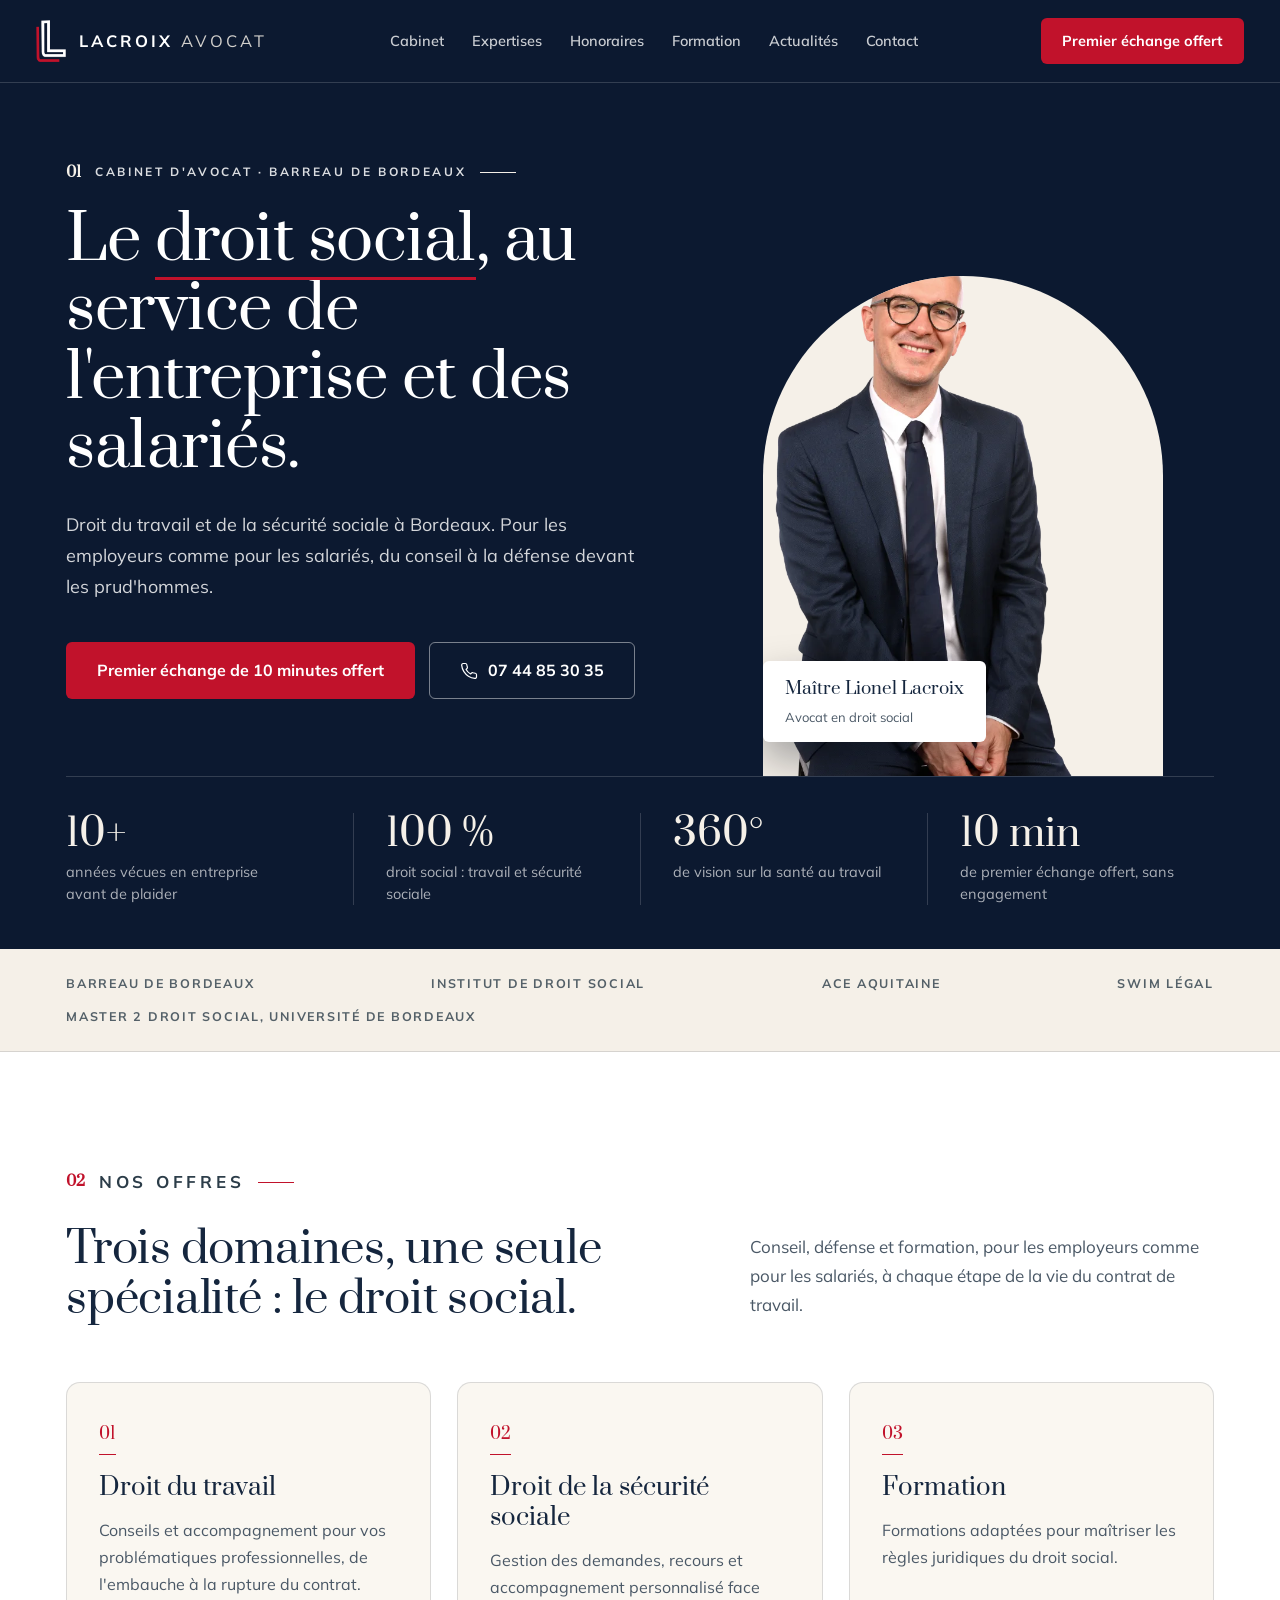
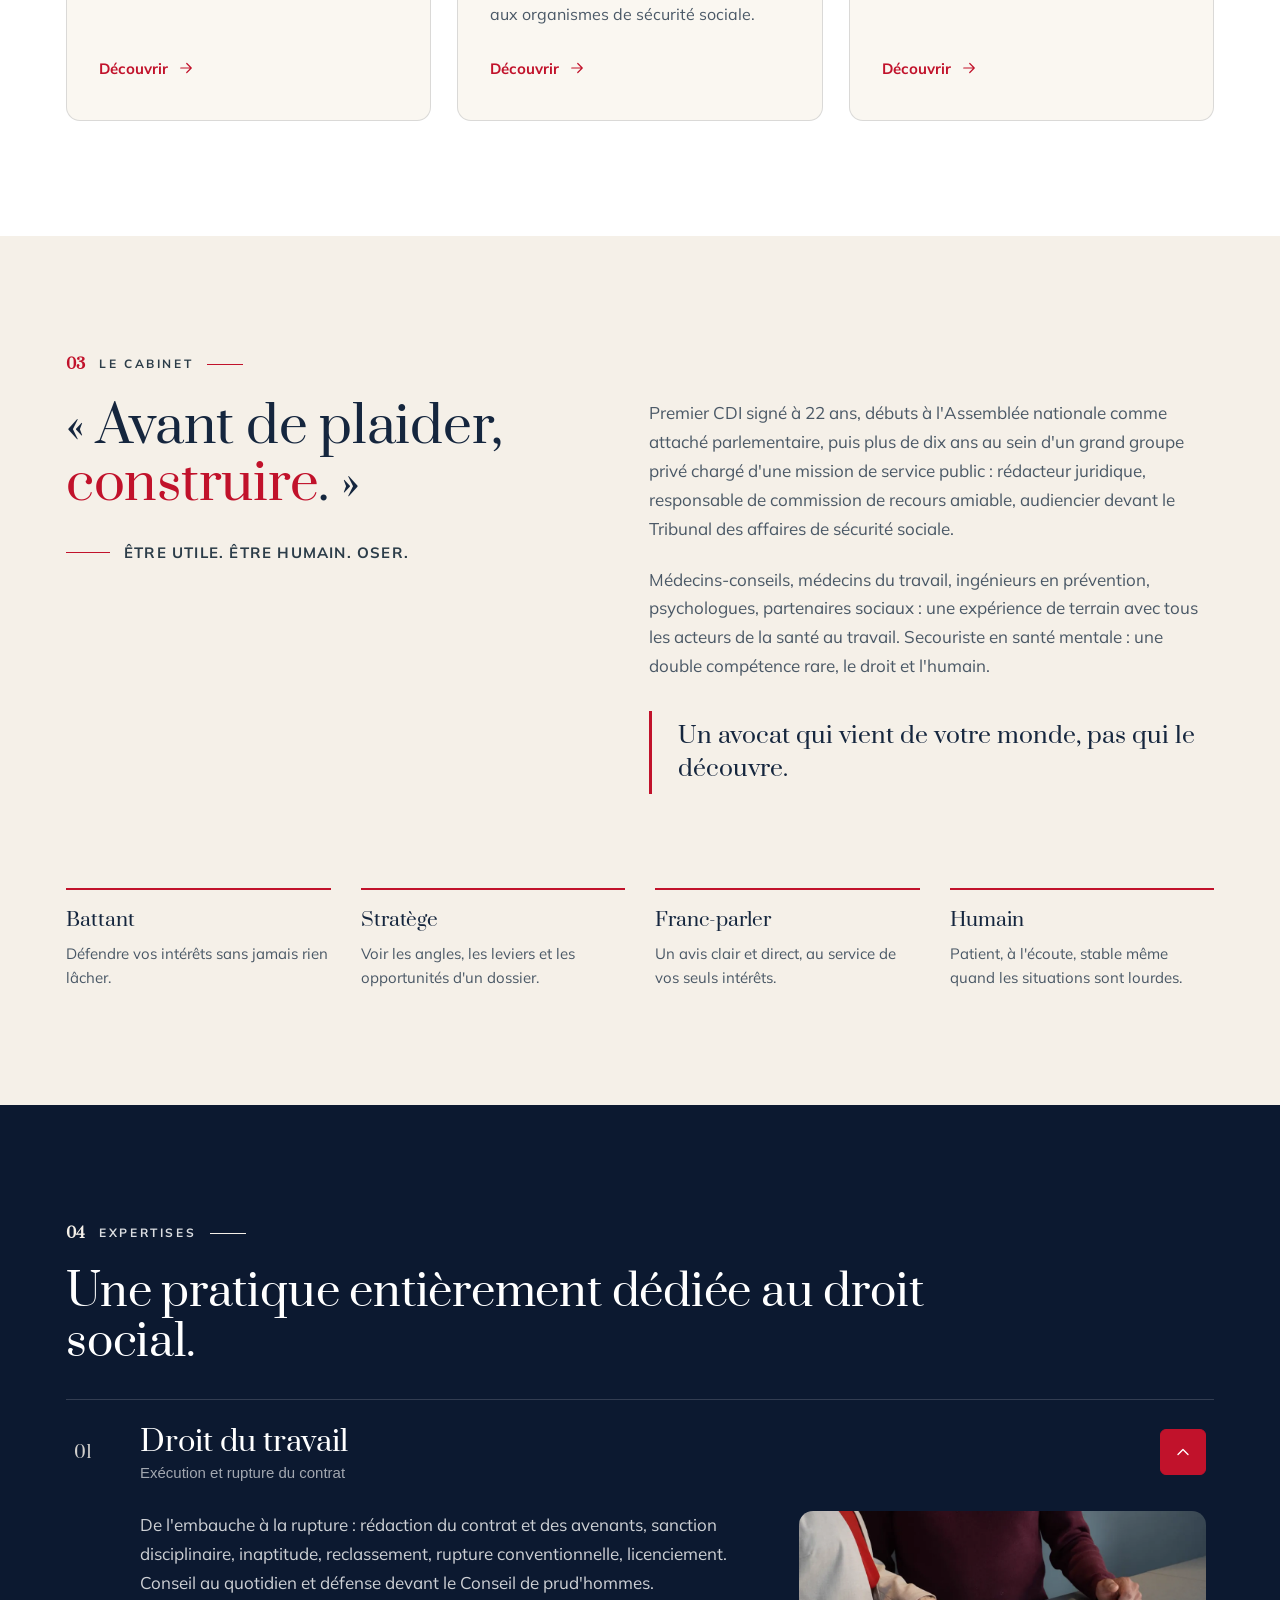
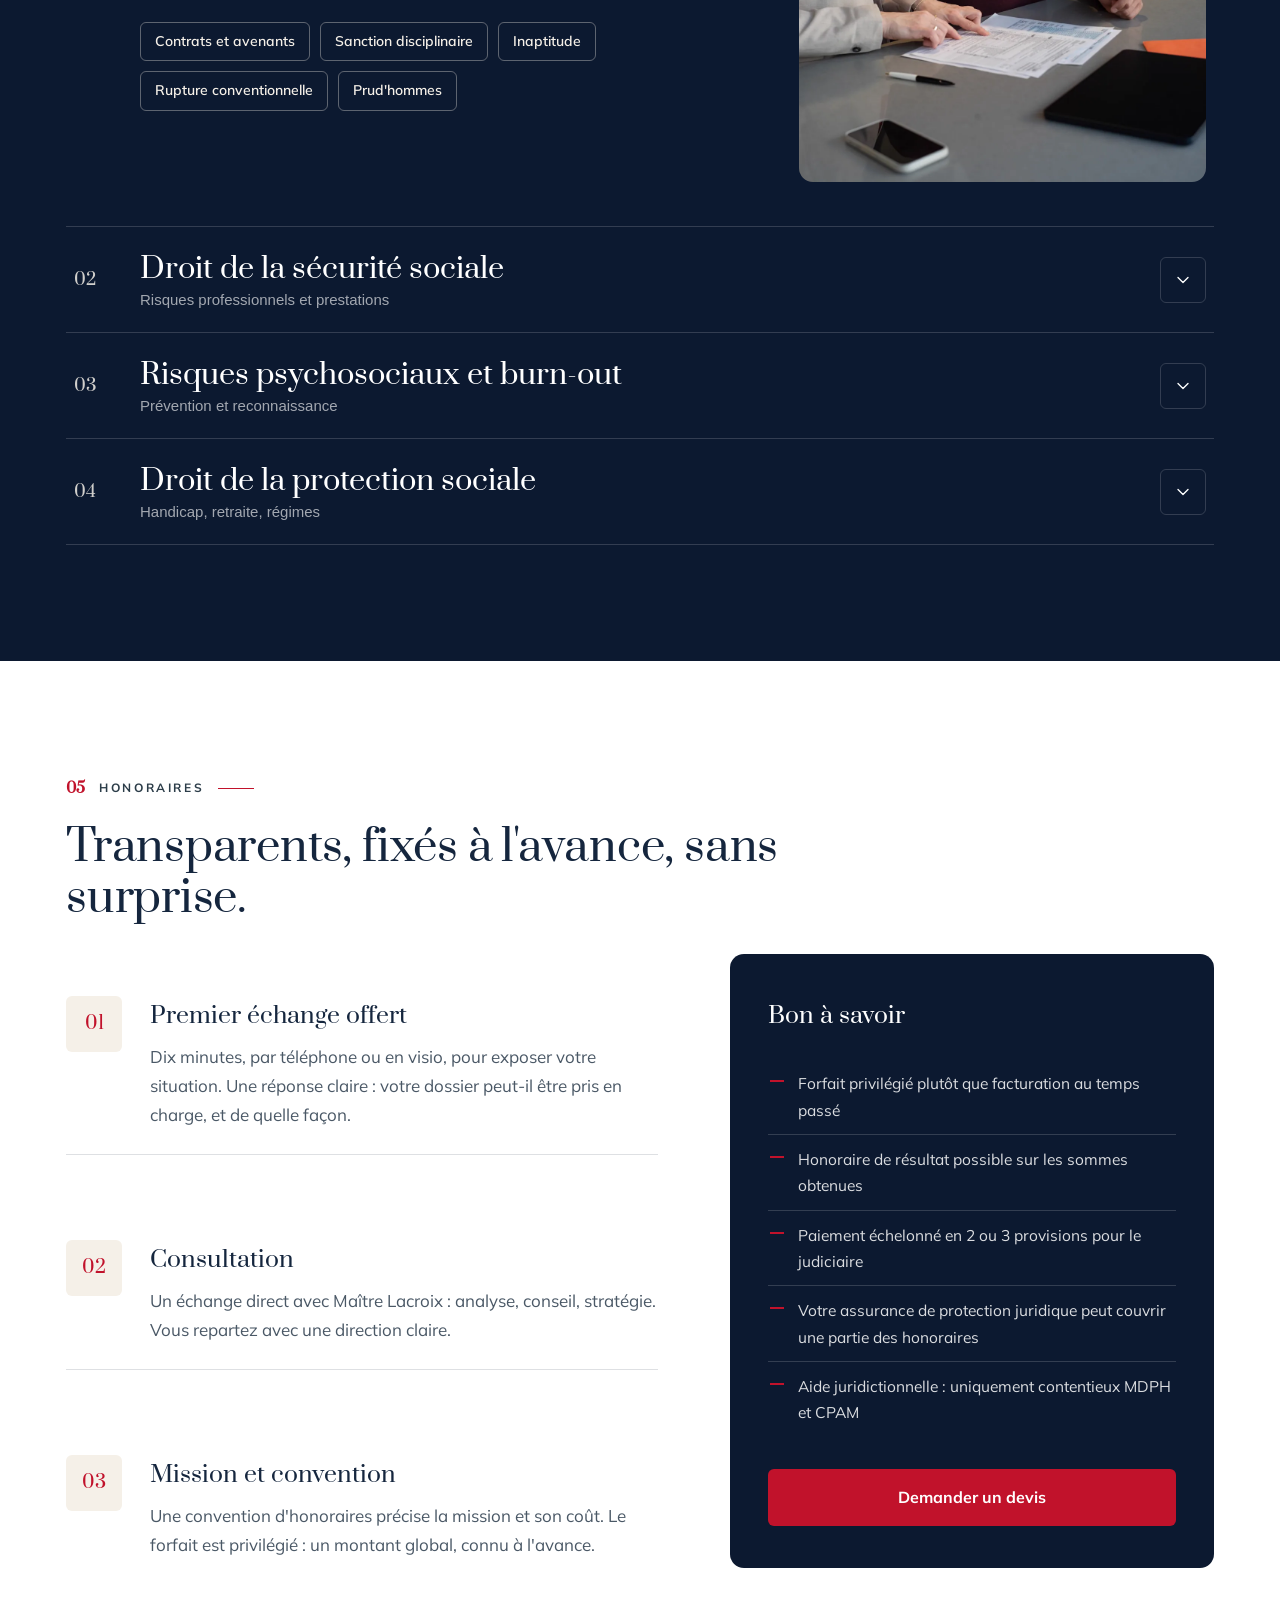
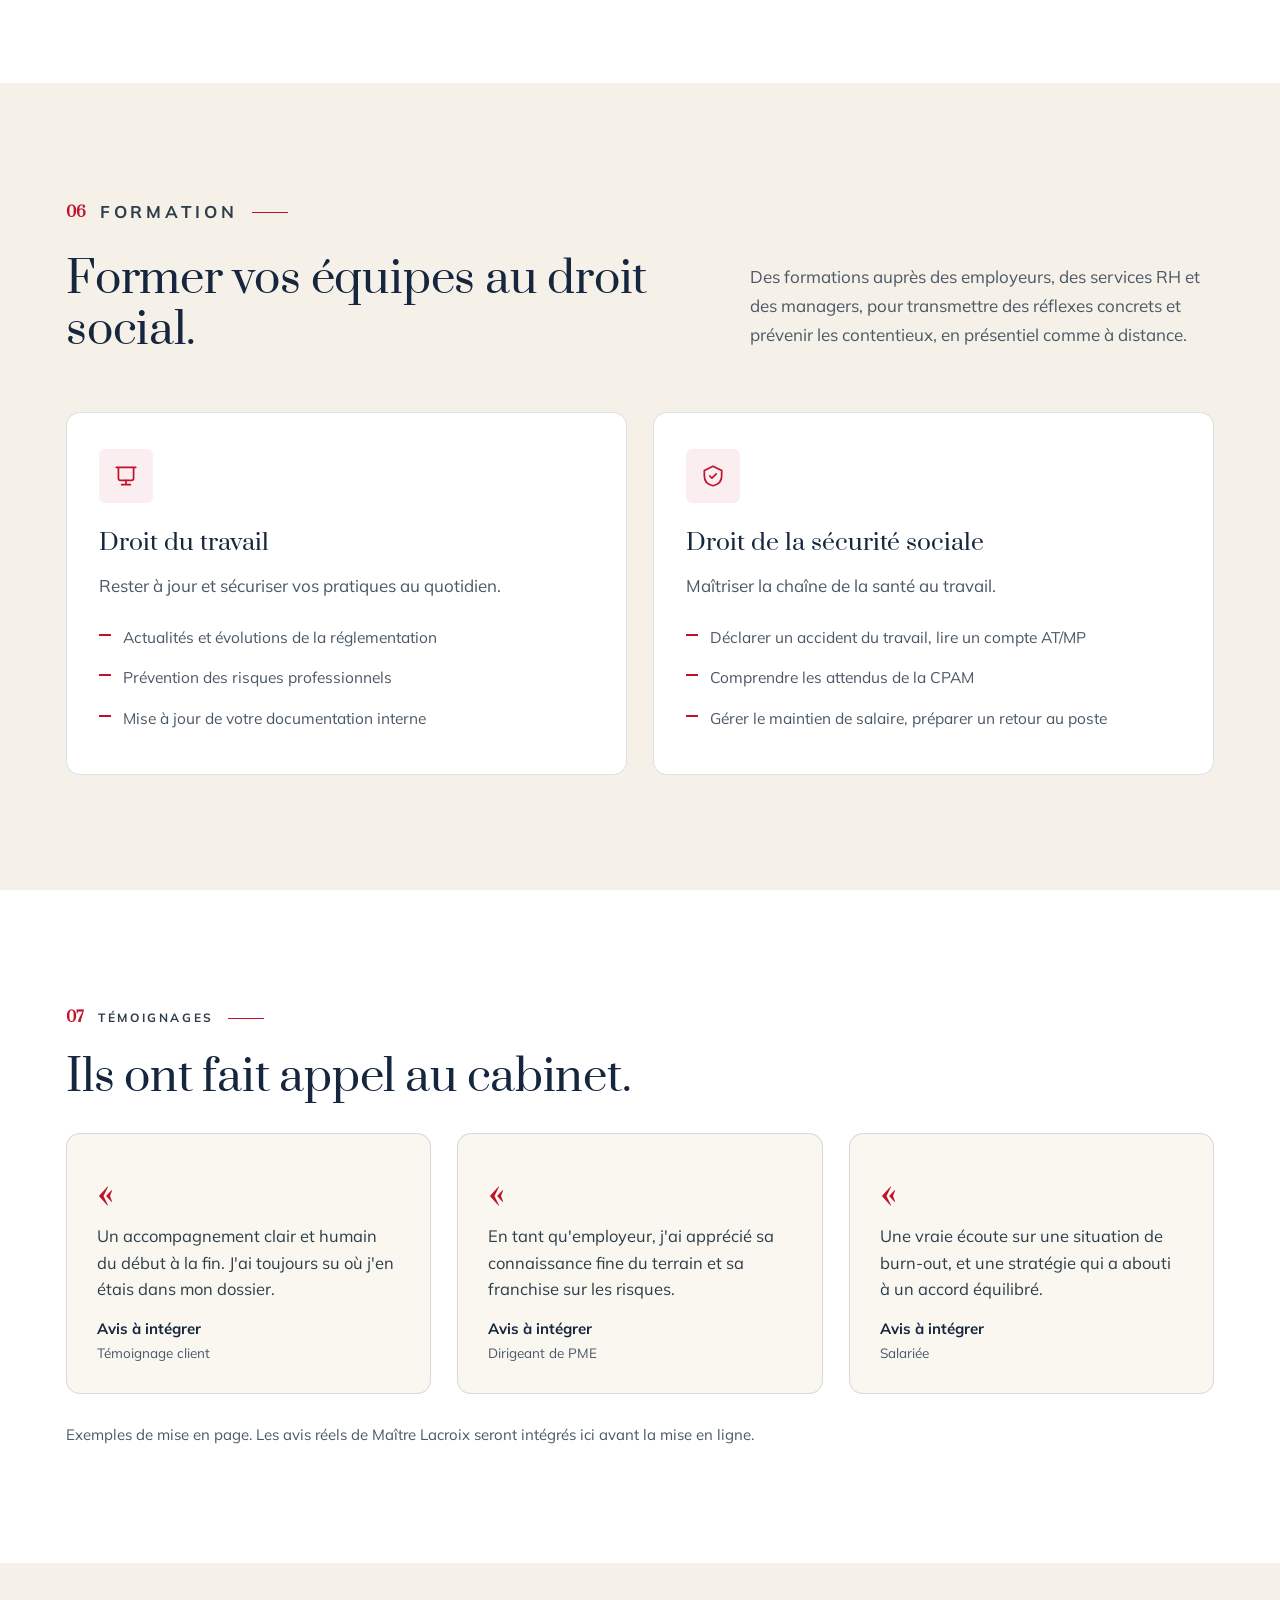
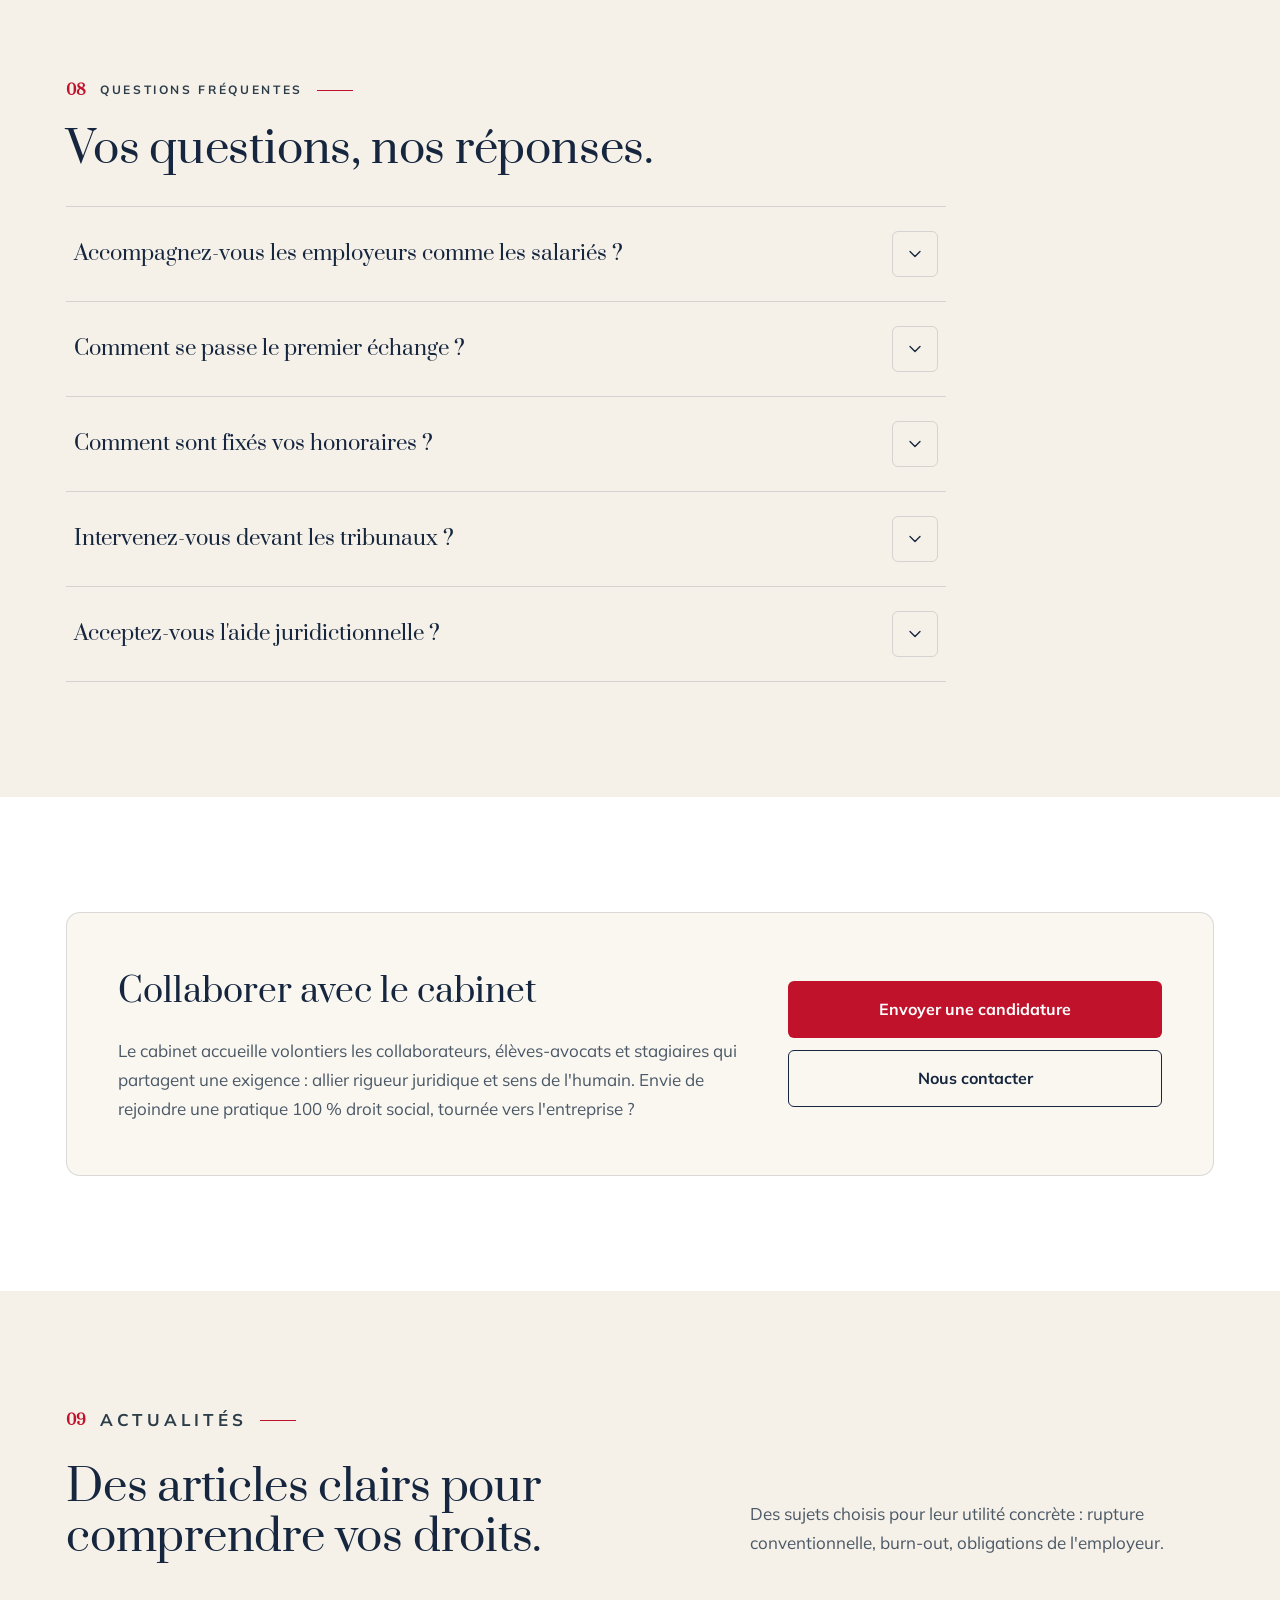
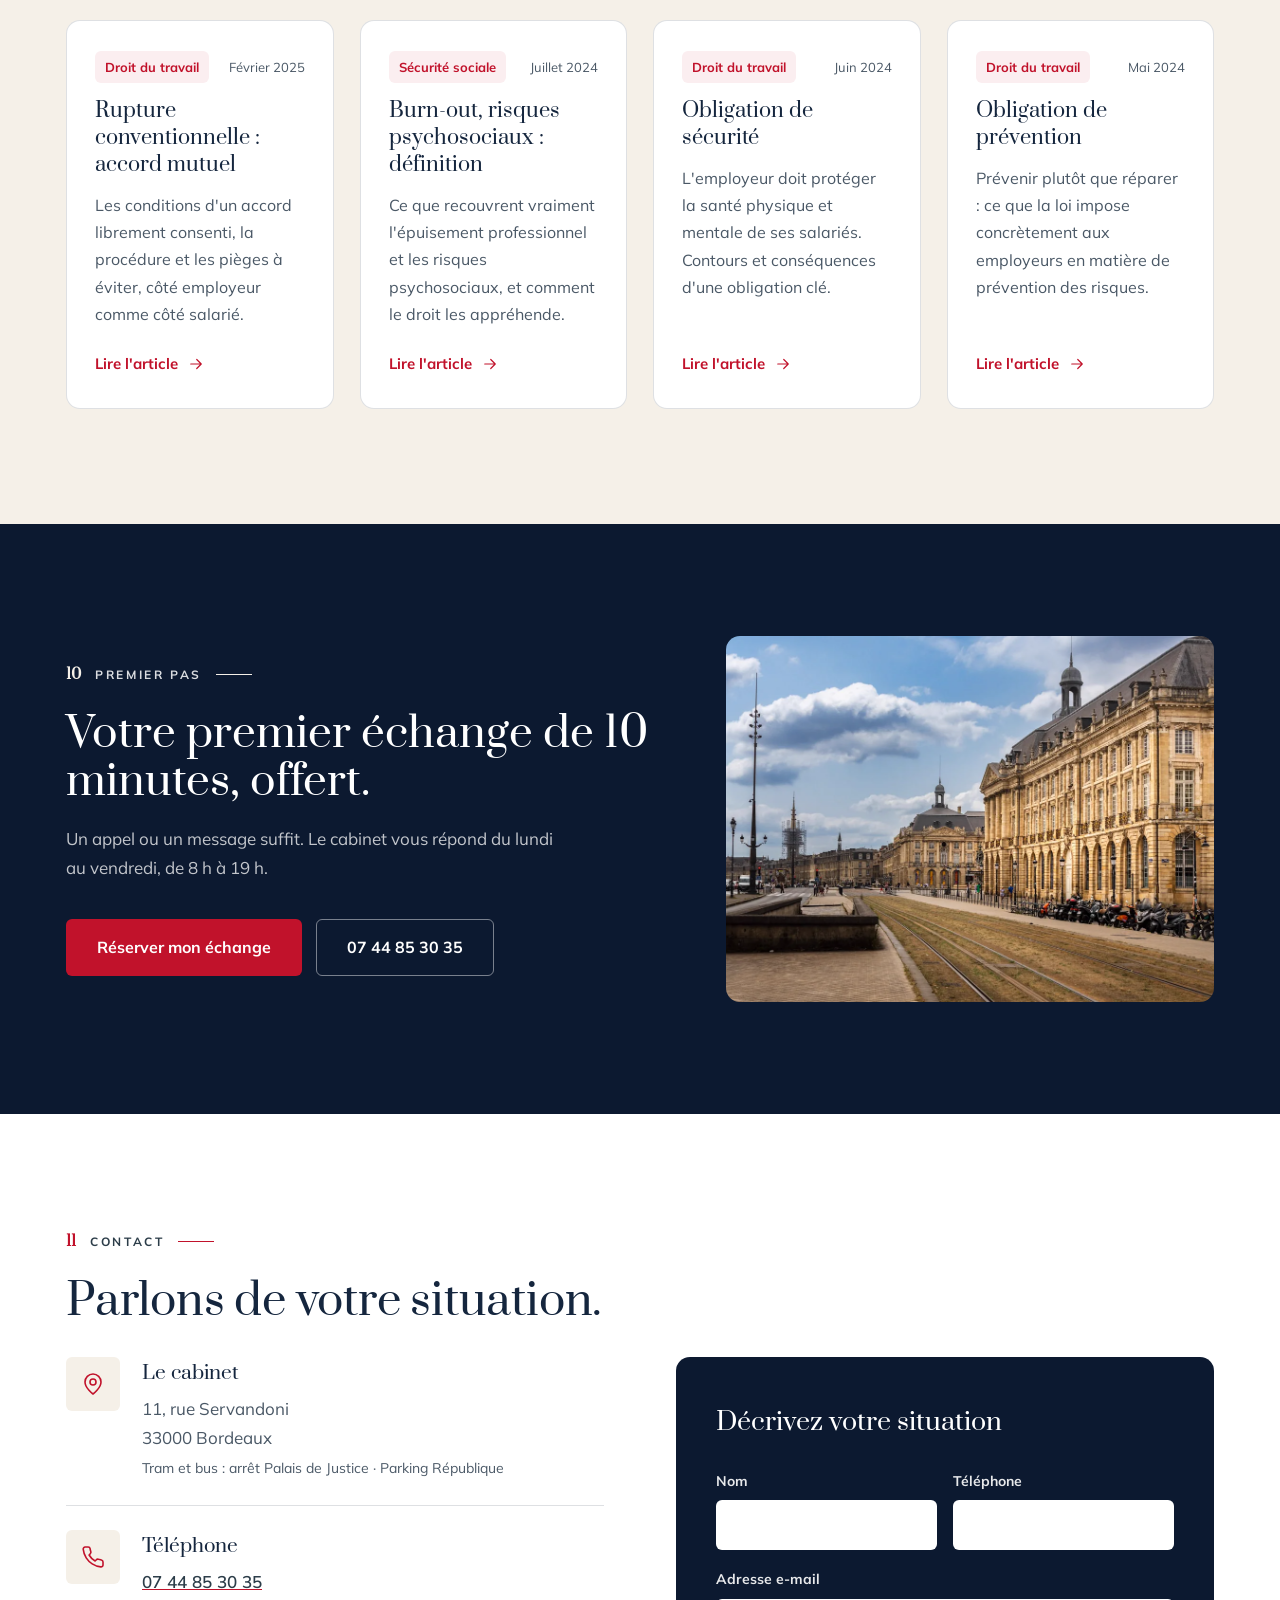
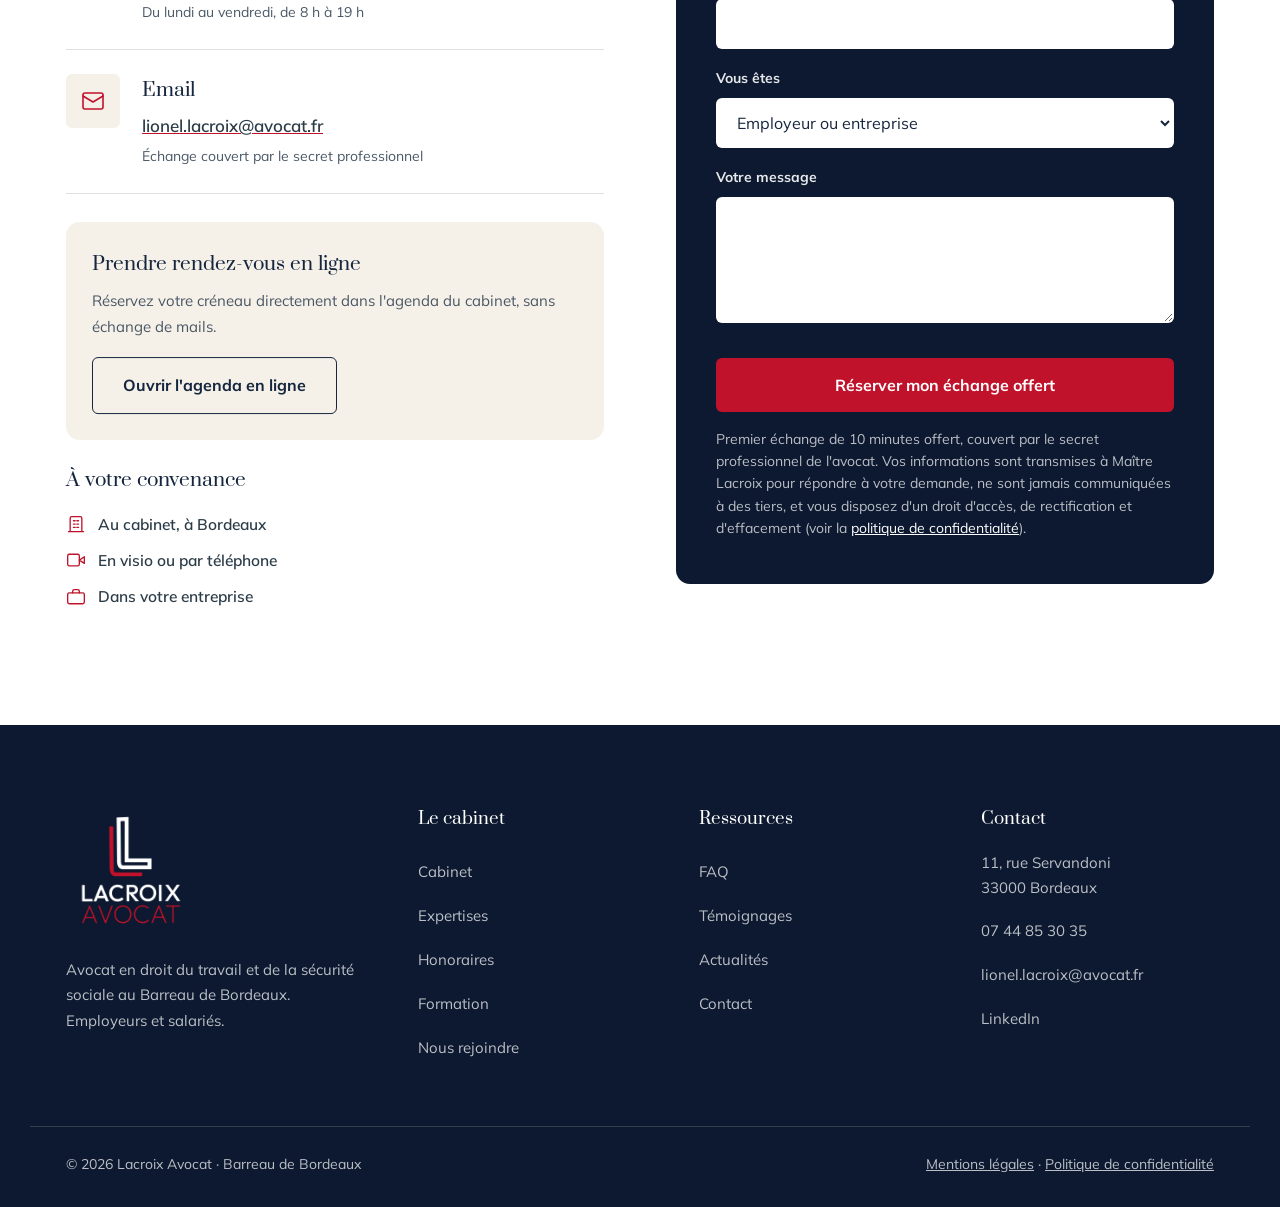
==== v2/index.html @ c167dd49 "Ajout V2 « Prestige éditorial » dans /v2/ Seconde version carte blanche : hero nuit avec portrait so" ====
<!DOCTYPE html>
<html lang="fr">
<head>
<meta charset="UTF-8">
<meta name="viewport" content="width=device-width, initial-scale=1.0">
<title>Lacroix Avocat · Avocat en droit social à Bordeaux</title>
<meta name="description" content="Maître Lionel Lacroix, avocat en droit du travail et de la sécurité sociale au Barreau de Bordeaux. Employeurs et salariés. Premier échange de 10 minutes offert.">
<meta name="robots" content="noindex, nofollow">
<link rel="icon" type="image/png" href="img/logo-mark.png">
<link rel="preload" href="fonts/prata-v22-latin-regular.woff2" as="font" type="font/woff2" crossorigin>
<link rel="preload" href="fonts/mulish-v18-latin_latin-ext-regular.woff2" as="font" type="font/woff2" crossorigin>
<link rel="stylesheet" href="css/style.css">
<link rel="stylesheet" href="css/responsive.css">
<script>document.documentElement.classList.add('js');</script>
</head>
<body>

<a class="skip-link" href="#contenu">Aller au contenu</a>

<!-- ===================== HEADER ===================== -->
<header class="site-header" id="haut">
  <div class="conteneur header-inner">
    <a class="marque" href="#haut" aria-label="Lacroix Avocat, retour en haut de page">
      <img src="img/logo-mark-blanc.png" alt="" width="396" height="554" class="marque-mark">
      <span class="marque-texte">LACROIX <span>AVOCAT</span></span>
    </a>
    <nav class="nav-principale" aria-label="Navigation principale">
      <a href="#cabinet">Cabinet</a>
      <a href="#expertises">Expertises</a>
      <a href="#honoraires">Honoraires</a>
      <a href="#formation">Formation</a>
      <a href="#actualites">Actualités</a>
      <a href="#contact">Contact</a>
    </nav>
    <div class="header-actions">
      <a class="btn btn-rouge" href="#contact">Premier échange offert</a>
      <button class="burger" type="button" aria-expanded="false" aria-controls="menu-mobile" aria-label="Ouvrir le menu">
        <span></span><span></span><span></span>
      </button>
    </div>
  </div>
</header>

<!-- Menu mobile -->
<div class="menu-mobile" id="menu-mobile" hidden>
  <nav aria-label="Menu mobile">
    <a href="#cabinet">Cabinet</a>
    <a href="#expertises">Expertises</a>
    <a href="#honoraires">Honoraires</a>
    <a href="#formation">Formation</a>
    <a href="#actualites">Actualités</a>
    <a href="#contact">Contact</a>
  </nav>
  <div class="menu-mobile-pied">
    <a class="btn btn-rouge" href="#contact">Premier échange 10 minutes offert</a>
    <a class="btn btn-fantome-clair" href="tel:+33744853035">07 44 85 30 35</a>
  </div>
</div>

<main id="contenu">

<!-- ===================== HERO ===================== -->
<section class="hero">
  <div class="conteneur hero-grille">
    <div class="hero-texte">
      <p class="label label-clair" data-reveal><span class="label-num">01</span>Cabinet d'avocat · Barreau de Bordeaux</p>
      <h1 data-reveal>Le <span class="souligne">droit social</span>, au service de l'entreprise et des salariés.</h1>
      <p class="hero-intro" data-reveal>Droit du travail et de la sécurité sociale à Bordeaux. Pour les employeurs comme pour les salariés, du conseil à la défense devant les prud'hommes.</p>
      <div class="hero-cta" data-reveal>
        <a class="btn btn-rouge" href="#contact">Premier échange de 10 minutes offert</a>
        <a class="btn btn-fantome-clair" href="tel:+33744853035">
          <svg viewBox="0 0 24 24" fill="none" stroke="currentColor" stroke-width="1.6" stroke-linecap="round" stroke-linejoin="round" aria-hidden="true"><path d="M22 16.9v3a2 2 0 0 1-2.2 2 19.8 19.8 0 0 1-8.6-3 19.5 19.5 0 0 1-6-6 19.8 19.8 0 0 1-3-8.7A2 2 0 0 1 4.1 2h3a2 2 0 0 1 2 1.7c.1 1 .4 2 .7 2.9a2 2 0 0 1-.5 2.1L8.1 10a16 16 0 0 0 6 6l1.3-1.3a2 2 0 0 1 2.1-.4c.9.3 1.9.5 2.9.7a2 2 0 0 1 1.6 2z"/></svg>
          07 44 85 30 35
        </a>
      </div>
    </div>
    <div class="hero-visuel" data-reveal>
      <div class="hero-arche">
        <picture>
          <source srcset="img/lionel-lacroix.webp" type="image/webp">
          <img src="img/lionel-lacroix.png" alt="Maître Lionel Lacroix, avocat en droit social à Bordeaux" width="596" height="918" fetchpriority="high">
        </picture>
        <div class="hero-badge">
          <strong>Maître Lionel Lacroix</strong>
          <span>Avocat en droit social</span>
        </div>
      </div>
    </div>
  </div>
  <div class="conteneur">
    <ul class="hero-stats" data-reveal>
      <li><strong><span data-compte="10">10</span>+</strong><span>années vécues en entreprise avant de plaider</span></li>
      <li><strong><span data-compte="100">100</span>&nbsp;%</strong><span>droit social : travail et sécurité sociale</span></li>
      <li><strong><span data-compte="360">360</span>°</strong><span>de vision sur la santé au travail</span></li>
      <li><strong>10&nbsp;min</strong><span>de premier échange offert, sans engagement</span></li>
    </ul>
  </div>
</section>

<!-- Bandeau credentials -->
<div class="credentials">
  <div class="conteneur credentials-liste" data-reveal>
    <span>Barreau de Bordeaux</span>
    <span>Institut de Droit Social</span>
    <span>ACE Aquitaine</span>
    <span>SWIM Légal</span>
    <span>Master 2 Droit social, Université de Bordeaux</span>
  </div>
</div>

<!-- ===================== OFFRES ===================== -->
<section class="section" id="offres">
  <div class="conteneur">
    <div class="entete-editoriale">
      <div>
        <p class="label" data-reveal><span class="label-num">02</span>Nos offres</p>
        <h2 class="titre-xl" data-reveal>Trois domaines, une seule spécialité : le droit social.</h2>
      </div>
      <p data-reveal>Conseil, défense et formation, pour les employeurs comme pour les salariés, à chaque étape de la vie du contrat de travail.</p>
    </div>
    <div class="cartes-offres">
      <article class="carte-offre" data-reveal>
        <span class="carte-num">01</span>
        <h3>Droit du travail</h3>
        <p>Conseils et accompagnement pour vos problématiques professionnelles, de l'embauche à la rupture du contrat.</p>
        <a class="lien-fleche" href="#expertises">Découvrir<svg viewBox="0 0 24 24" fill="none" stroke="currentColor" stroke-width="1.6" stroke-linecap="round" stroke-linejoin="round" aria-hidden="true"><path d="M5 12h14M13 6l6 6-6 6"/></svg></a>
      </article>
      <article class="carte-offre" data-reveal>
        <span class="carte-num">02</span>
        <h3>Droit de la sécurité sociale</h3>
        <p>Gestion des demandes, recours et accompagnement personnalisé face aux organismes de sécurité sociale.</p>
        <a class="lien-fleche" href="#expertises">Découvrir<svg viewBox="0 0 24 24" fill="none" stroke="currentColor" stroke-width="1.6" stroke-linecap="round" stroke-linejoin="round" aria-hidden="true"><path d="M5 12h14M13 6l6 6-6 6"/></svg></a>
      </article>
      <article class="carte-offre" data-reveal>
        <span class="carte-num">03</span>
        <h3>Formation</h3>
        <p>Formations adaptées pour maîtriser les règles juridiques du droit social.</p>
        <a class="lien-fleche" href="#formation">Découvrir<svg viewBox="0 0 24 24" fill="none" stroke="currentColor" stroke-width="1.6" stroke-linecap="round" stroke-linejoin="round" aria-hidden="true"><path d="M5 12h14M13 6l6 6-6 6"/></svg></a>
      </article>
    </div>
  </div>
</section>

<!-- ===================== CABINET ===================== -->
<section class="section section-creme" id="cabinet">
  <div class="conteneur">
    <p class="label" data-reveal><span class="label-num">03</span>Le cabinet</p>
    <div class="cabinet-grille">
      <div class="cabinet-citation-bloc" data-reveal>
        <h2 class="titre-xl">« Avant de plaider, <em>construire</em>. »</h2>
        <p class="cabinet-devise">Être utile. Être humain. Oser.</p>
      </div>
      <div class="cabinet-bio">
        <p data-reveal>Premier CDI signé à 22 ans, débuts à l'Assemblée nationale comme attaché parlementaire, puis plus de dix ans au sein d'un grand groupe privé chargé d'une mission de service public : rédacteur juridique, responsable de commission de recours amiable, audiencier devant le Tribunal des affaires de sécurité sociale.</p>
        <p data-reveal>Médecins-conseils, médecins du travail, ingénieurs en prévention, psychologues, partenaires sociaux : une expérience de terrain avec tous les acteurs de la santé au travail. Secouriste en santé mentale : une double compétence rare, le droit et l'humain.</p>
        <blockquote class="citation" data-reveal>Un avocat qui vient de votre monde, pas qui le découvre.</blockquote>
      </div>
    </div>
    <ul class="qualites">
      <li data-reveal><h3>Battant</h3><p>Défendre vos intérêts sans jamais rien lâcher.</p></li>
      <li data-reveal><h3>Stratège</h3><p>Voir les angles, les leviers et les opportunités d'un dossier.</p></li>
      <li data-reveal><h3>Franc-parler</h3><p>Un avis clair et direct, au service de vos seuls intérêts.</p></li>
      <li data-reveal><h3>Humain</h3><p>Patient, à l'écoute, stable même quand les situations sont lourdes.</p></li>
    </ul>
  </div>
</section>

<!-- ===================== EXPERTISES ===================== -->
<section class="section section-nuit" id="expertises">
  <div class="conteneur">
    <p class="label label-clair" data-reveal><span class="label-num">04</span>Expertises</p>
    <h2 class="titre-xl" data-reveal>Une pratique entièrement dédiée au droit social.</h2>

    <div class="accordeon" data-reveal>

      <div class="accordeon-item est-ouvert">
        <button class="accordeon-entete" type="button" aria-expanded="true" aria-controls="exp-1">
          <span class="accordeon-num">01</span>
          <span class="accordeon-titres">
            <span class="accordeon-titre">Droit du travail</span>
            <span class="accordeon-sous">Exécution et rupture du contrat</span>
          </span>
          <span class="accordeon-fleche" aria-hidden="true"><svg viewBox="0 0 24 24" fill="none" stroke="currentColor" stroke-width="1.6" stroke-linecap="round" stroke-linejoin="round"><path d="M6 9l6 6 6-6"/></svg></span>
        </button>
        <div class="accordeon-panneau" id="exp-1">
          <div class="accordeon-corps">
            <div>
              <p>De l'embauche à la rupture : rédaction du contrat et des avenants, sanction disciplinaire, inaptitude, reclassement, rupture conventionnelle, licenciement. Conseil au quotidien et défense devant le Conseil de prud'hommes.</p>
              <ul class="etiquettes">
                <li>Contrats et avenants</li>
                <li>Sanction disciplinaire</li>
                <li>Inaptitude</li>
                <li>Rupture conventionnelle</li>
                <li>Prud'hommes</li>
              </ul>
            </div>
            <picture>
              <source srcset="img/consultation.webp" type="image/webp">
              <img src="img/consultation.jpg" alt="Consultation juridique autour d'un contrat de travail" width="1080" height="720" loading="lazy">
            </picture>
          </div>
        </div>
      </div>

      <div class="accordeon-item">
        <button class="accordeon-entete" type="button" aria-expanded="false" aria-controls="exp-2">
          <span class="accordeon-num">02</span>
          <span class="accordeon-titres">
            <span class="accordeon-titre">Droit de la sécurité sociale</span>
            <span class="accordeon-sous">Risques professionnels et prestations</span>
          </span>
          <span class="accordeon-fleche" aria-hidden="true"><svg viewBox="0 0 24 24" fill="none" stroke="currentColor" stroke-width="1.6" stroke-linecap="round" stroke-linejoin="round"><path d="M6 9l6 6 6-6"/></svg></span>
        </button>
        <div class="accordeon-panneau" id="exp-2" hidden>
          <div class="accordeon-corps">
            <div>
              <p>Accidents du travail, maladies professionnelles, indemnités journalières, invalidité. Lecture du compte AT/MP, relations avec la CPAM, contentieux devant le pôle social du Tribunal judiciaire.</p>
              <ul class="etiquettes">
                <li>Accident du travail</li>
                <li>Maladie professionnelle</li>
                <li>Indemnités journalières</li>
                <li>Compte AT/MP</li>
                <li>Contentieux CPAM</li>
              </ul>
            </div>
            <picture>
              <source srcset="img/expertise-secu.webp" type="image/webp">
              <img src="img/expertise-secu.jpg" alt="Dossier et documents de sécurité sociale sur un bureau" width="1080" height="720" loading="lazy">
            </picture>
          </div>
        </div>
      </div>

      <div class="accordeon-item">
        <button class="accordeon-entete" type="button" aria-expanded="false" aria-controls="exp-3">
          <span class="accordeon-num">03</span>
          <span class="accordeon-titres">
            <span class="accordeon-titre">Risques psychosociaux et burn-out</span>
            <span class="accordeon-sous">Prévention et reconnaissance</span>
          </span>
          <span class="accordeon-fleche" aria-hidden="true"><svg viewBox="0 0 24 24" fill="none" stroke="currentColor" stroke-width="1.6" stroke-linecap="round" stroke-linejoin="round"><path d="M6 9l6 6 6-6"/></svg></span>
        </button>
        <div class="accordeon-panneau" id="exp-3" hidden>
          <div class="accordeon-corps">
            <div>
              <p>Obligation de sécurité et de prévention, harcèlement, épuisement professionnel. Une approche qui croise le juridique et l'humain, nourrie par une formation de secouriste en santé mentale.</p>
              <ul class="etiquettes">
                <li>Obligation de sécurité</li>
                <li>Obligation de prévention</li>
                <li>Burn-out</li>
                <li>Harcèlement</li>
              </ul>
            </div>
            <picture>
              <source srcset="img/expertise-rps.webp" type="image/webp">
              <img src="img/expertise-rps.jpg" alt="Salarié en situation d'épuisement professionnel à son bureau" width="1080" height="720" loading="lazy">
            </picture>
          </div>
        </div>
      </div>

      <div class="accordeon-item">
        <button class="accordeon-entete" type="button" aria-expanded="false" aria-controls="exp-4">
          <span class="accordeon-num">04</span>
          <span class="accordeon-titres">
            <span class="accordeon-titre">Droit de la protection sociale</span>
            <span class="accordeon-sous">Handicap, retraite, régimes</span>
          </span>
          <span class="accordeon-fleche" aria-hidden="true"><svg viewBox="0 0 24 24" fill="none" stroke="currentColor" stroke-width="1.6" stroke-linecap="round" stroke-linejoin="round"><path d="M6 9l6 6 6-6"/></svg></span>
        </button>
        <div class="accordeon-panneau" id="exp-4" hidden>
          <div class="accordeon-corps">
            <div>
              <p>Handicap et MDPH : AAH, RQTH, CMI, AESH. Retraite, chômage, régime agricole. Une connaissance fine du secteur médico-social et de ses conventions collectives.</p>
              <ul class="etiquettes">
                <li>MDPH</li>
                <li>RQTH</li>
                <li>AAH</li>
                <li>Retraite</li>
                <li>Régime agricole</li>
              </ul>
            </div>
            <picture>
              <source srcset="img/expertise-protection.webp" type="image/webp">
              <img src="img/expertise-protection.jpg" alt="Accompagnement et inclusion en milieu professionnel" width="1080" height="720" loading="lazy">
            </picture>
          </div>
        </div>
      </div>

    </div>
  </div>
</section>

<!-- ===================== HONORAIRES ===================== -->
<section class="section" id="honoraires">
  <div class="conteneur">
    <p class="label" data-reveal><span class="label-num">05</span>Honoraires</p>
    <h2 class="titre-xl" data-reveal>Transparents, fixés à l'avance, sans surprise.</h2>
    <div class="honoraires-grille">
      <ol class="etapes">
        <li data-reveal>
          <span class="num">01</span>
          <div>
            <h3>Premier échange offert</h3>
            <p>Dix minutes, par téléphone ou en visio, pour exposer votre situation. Une réponse claire : votre dossier peut-il être pris en charge, et de quelle façon.</p>
          </div>
        </li>
        <li data-reveal>
          <span class="num">02</span>
          <div>
            <h3>Consultation</h3>
            <p>Un échange direct avec Maître Lacroix : analyse, conseil, stratégie. Vous repartez avec une direction claire.</p>
          </div>
        </li>
        <li data-reveal>
          <span class="num">03</span>
          <div>
            <h3>Mission et convention</h3>
            <p>Une convention d'honoraires précise la mission et son coût. Le forfait est privilégié : un montant global, connu à l'avance.</p>
          </div>
        </li>
      </ol>
      <aside class="honoraires-carte" data-reveal>
        <h3>Bon à savoir</h3>
        <ul>
          <li>Forfait privilégié plutôt que facturation au temps passé</li>
          <li>Honoraire de résultat possible sur les sommes obtenues</li>
          <li>Paiement échelonné en 2 ou 3 provisions pour le judiciaire</li>
          <li>Votre assurance de protection juridique peut couvrir une partie des honoraires</li>
          <li>Aide juridictionnelle : uniquement contentieux MDPH et CPAM</li>
        </ul>
        <a class="btn btn-rouge btn-large" href="#contact">Demander un devis</a>
      </aside>
    </div>
  </div>
</section>

<!-- ===================== FORMATION ===================== -->
<section class="section section-creme" id="formation">
  <div class="conteneur">
    <div class="entete-editoriale">
      <div>
        <p class="label" data-reveal><span class="label-num">06</span>Formation</p>
        <h2 class="titre-xl" data-reveal>Former vos équipes au droit social.</h2>
      </div>
      <p data-reveal>Des formations auprès des employeurs, des services RH et des managers, pour transmettre des réflexes concrets et prévenir les contentieux, en présentiel comme à distance.</p>
    </div>
    <div class="formation-grille">
      <article class="formation-carte" data-reveal>
        <span class="carte-icone" aria-hidden="true">
          <svg viewBox="0 0 24 24" fill="none" stroke="currentColor" stroke-width="1.6" stroke-linecap="round" stroke-linejoin="round"><path d="M3 4h18M5 4v10a2 2 0 0 0 2 2h10a2 2 0 0 0 2-2V4"/><path d="M12 16v4M8 20h8"/></svg>
        </span>
        <h3>Droit du travail</h3>
        <p>Rester à jour et sécuriser vos pratiques au quotidien.</p>
        <ul>
          <li>Actualités et évolutions de la réglementation</li>
          <li>Prévention des risques professionnels</li>
          <li>Mise à jour de votre documentation interne</li>
        </ul>
      </article>
      <article class="formation-carte" data-reveal>
        <span class="carte-icone" aria-hidden="true">
          <svg viewBox="0 0 24 24" fill="none" stroke="currentColor" stroke-width="1.6" stroke-linecap="round" stroke-linejoin="round"><path d="M12 3l8 4v5c0 5-3.5 8-8 9-4.5-1-8-4-8-9V7z"/><path d="M9 12l2 2 4-4"/></svg>
        </span>
        <h3>Droit de la sécurité sociale</h3>
        <p>Maîtriser la chaîne de la santé au travail.</p>
        <ul>
          <li>Déclarer un accident du travail, lire un compte AT/MP</li>
          <li>Comprendre les attendus de la CPAM</li>
          <li>Gérer le maintien de salaire, préparer un retour au poste</li>
        </ul>
      </article>
    </div>
  </div>
</section>

<!-- ===================== TÉMOIGNAGES ===================== -->
<section class="section" id="temoignages">
  <div class="conteneur">
    <p class="label" data-reveal><span class="label-num">07</span>Témoignages</p>
    <h2 class="titre-xl" data-reveal>Ils ont fait appel au cabinet.</h2>
    <div class="temoignages">
      <figure class="temoignage" data-reveal>
        <span class="temoignage-guillemet" aria-hidden="true">«</span>
        <blockquote>Un accompagnement clair et humain du début à la fin. J'ai toujours su où j'en étais dans mon dossier.</blockquote>
        <figcaption>Avis à intégrer<span>Témoignage client</span></figcaption>
      </figure>
      <figure class="temoignage" data-reveal>
        <span class="temoignage-guillemet" aria-hidden="true">«</span>
        <blockquote>En tant qu'employeur, j'ai apprécié sa connaissance fine du terrain et sa franchise sur les risques.</blockquote>
        <figcaption>Avis à intégrer<span>Dirigeant de PME</span></figcaption>
      </figure>
      <figure class="temoignage" data-reveal>
        <span class="temoignage-guillemet" aria-hidden="true">«</span>
        <blockquote>Une vraie écoute sur une situation de burn-out, et une stratégie qui a abouti à un accord équilibré.</blockquote>
        <figcaption>Avis à intégrer<span>Salariée</span></figcaption>
      </figure>
    </div>
    <p class="temoignages-note" data-reveal>Exemples de mise en page. Les avis réels de Maître Lacroix seront intégrés ici avant la mise en ligne.</p>
  </div>
</section>

<!-- ===================== FAQ ===================== -->
<section class="section section-creme" id="faq">
  <div class="conteneur">
    <p class="label" data-reveal><span class="label-num">08</span>Questions fréquentes</p>
    <h2 class="titre-xl" data-reveal>Vos questions, nos réponses.</h2>
    <div class="accordeon faq" data-reveal>

      <div class="accordeon-item">
        <button class="accordeon-entete" type="button" aria-expanded="false" aria-controls="faq-1">
          <span class="accordeon-titres"><span class="accordeon-titre">Accompagnez-vous les employeurs comme les salariés ?</span></span>
          <span class="accordeon-fleche" aria-hidden="true"><svg viewBox="0 0 24 24" fill="none" stroke="currentColor" stroke-width="1.6" stroke-linecap="round" stroke-linejoin="round"><path d="M6 9l6 6 6-6"/></svg></span>
        </button>
        <div class="accordeon-panneau" id="faq-1" hidden>
          <div class="accordeon-corps"><div><p>Oui, les deux. Le cabinet intervient auprès des dirigeants, des TPE et PME et des structures du secteur médico-social, comme auprès des salariés, en conseil comme en contentieux.</p></div></div>
        </div>
      </div>

      <div class="accordeon-item">
        <button class="accordeon-entete" type="button" aria-expanded="false" aria-controls="faq-2">
          <span class="accordeon-titres"><span class="accordeon-titre">Comment se passe le premier échange ?</span></span>
          <span class="accordeon-fleche" aria-hidden="true"><svg viewBox="0 0 24 24" fill="none" stroke="currentColor" stroke-width="1.6" stroke-linecap="round" stroke-linejoin="round"><path d="M6 9l6 6 6-6"/></svg></span>
        </button>
        <div class="accordeon-panneau" id="faq-2" hidden>
          <div class="accordeon-corps"><div><p>Le premier échange de dix minutes est offert, par téléphone ou en visio. Il sert à cerner votre besoin et à déterminer si le cabinet peut vous aider. Chaque échange est couvert par le secret professionnel de l'avocat.</p></div></div>
        </div>
      </div>

      <div class="accordeon-item">
        <button class="accordeon-entete" type="button" aria-expanded="false" aria-controls="faq-3">
          <span class="accordeon-titres"><span class="accordeon-titre">Comment sont fixés vos honoraires ?</span></span>
          <span class="accordeon-fleche" aria-hidden="true"><svg viewBox="0 0 24 24" fill="none" stroke="currentColor" stroke-width="1.6" stroke-linecap="round" stroke-linejoin="round"><path d="M6 9l6 6 6-6"/></svg></span>
        </button>
        <div class="accordeon-panneau" id="faq-3" hidden>
          <div class="accordeon-corps"><div><p>Le forfait est privilégié : un montant global, fixé à l'avance et précisé dans une convention d'honoraires. Un honoraire de résultat est possible sur les sommes obtenues. Votre assurance de protection juridique peut couvrir une partie des frais.</p></div></div>
        </div>
      </div>

      <div class="accordeon-item">
        <button class="accordeon-entete" type="button" aria-expanded="false" aria-controls="faq-4">
          <span class="accordeon-titres"><span class="accordeon-titre">Intervenez-vous devant les tribunaux ?</span></span>
          <span class="accordeon-fleche" aria-hidden="true"><svg viewBox="0 0 24 24" fill="none" stroke="currentColor" stroke-width="1.6" stroke-linecap="round" stroke-linejoin="round"><path d="M6 9l6 6 6-6"/></svg></span>
        </button>
        <div class="accordeon-panneau" id="faq-4" hidden>
          <div class="accordeon-corps"><div><p>Oui : Conseil de prud'hommes, pôle social du Tribunal judiciaire et Cour d'appel. La voie de l'accord équilibré reste toutefois privilégiée chaque fois qu'elle est possible.</p></div></div>
        </div>
      </div>

      <div class="accordeon-item">
        <button class="accordeon-entete" type="button" aria-expanded="false" aria-controls="faq-5">
          <span class="accordeon-titres"><span class="accordeon-titre">Acceptez-vous l'aide juridictionnelle ?</span></span>
          <span class="accordeon-fleche" aria-hidden="true"><svg viewBox="0 0 24 24" fill="none" stroke="currentColor" stroke-width="1.6" stroke-linecap="round" stroke-linejoin="round"><path d="M6 9l6 6 6-6"/></svg></span>
        </button>
        <div class="accordeon-panneau" id="faq-5" hidden>
          <div class="accordeon-corps"><div><p>L'aide juridictionnelle n'est pas acceptée en droit du travail, à l'exception des contentieux MDPH et CPAM portés devant le Tribunal judiciaire.</p></div></div>
        </div>
      </div>

    </div>
  </div>
</section>

<!-- ===================== NOUS REJOINDRE ===================== -->
<section class="section" id="nous-rejoindre">
  <div class="conteneur">
    <div class="rejoindre-bloc" data-reveal>
      <div>
        <h2>Collaborer avec le cabinet</h2>
        <p>Le cabinet accueille volontiers les collaborateurs, élèves-avocats et stagiaires qui partagent une exigence : allier rigueur juridique et sens de l'humain. Envie de rejoindre une pratique 100 % droit social, tournée vers l'entreprise ?</p>
      </div>
      <div class="rejoindre-actions">
        <a class="btn btn-rouge" href="mailto:lionel.lacroix@avocat.fr">Envoyer une candidature</a>
        <a class="btn btn-fantome-sombre" href="#contact">Nous contacter</a>
      </div>
    </div>
  </div>
</section>

<!-- ===================== ACTUALITÉS ===================== -->
<section class="section section-creme" id="actualites">
  <div class="conteneur">
    <div class="entete-editoriale">
      <div>
        <p class="label" data-reveal><span class="label-num">09</span>Actualités</p>
        <h2 class="titre-xl" data-reveal>Des articles clairs pour comprendre vos droits.</h2>
      </div>
      <p data-reveal>Des sujets choisis pour leur utilité concrète : rupture conventionnelle, burn-out, obligations de l'employeur.</p>
    </div>
    <div class="articles">
      <article class="article-carte" data-reveal>
        <p class="article-meta"><span class="article-tag">Droit du travail</span><time datetime="2025-02">Février 2025</time></p>
        <h3>Rupture conventionnelle : accord mutuel</h3>
        <p>Les conditions d'un accord librement consenti, la procédure et les pièges à éviter, côté employeur comme côté salarié.</p>
        <a class="lien-fleche" href="https://lacroix-avocat.fr/rupture-conventionnelle-accord-mutuel/" target="_blank" rel="noopener">Lire l'article<svg viewBox="0 0 24 24" fill="none" stroke="currentColor" stroke-width="1.6" stroke-linecap="round" stroke-linejoin="round" aria-hidden="true"><path d="M5 12h14M13 6l6 6-6 6"/></svg></a>
      </article>
      <article class="article-carte" data-reveal>
        <p class="article-meta"><span class="article-tag">Sécurité sociale</span><time datetime="2024-07">Juillet 2024</time></p>
        <h3>Burn-out, risques psychosociaux : définition</h3>
        <p>Ce que recouvrent vraiment l'épuisement professionnel et les risques psychosociaux, et comment le droit les appréhende.</p>
        <a class="lien-fleche" href="https://lacroix-avocat.fr/burn-out-risques-psychosociaux-definition/" target="_blank" rel="noopener">Lire l'article<svg viewBox="0 0 24 24" fill="none" stroke="currentColor" stroke-width="1.6" stroke-linecap="round" stroke-linejoin="round" aria-hidden="true"><path d="M5 12h14M13 6l6 6-6 6"/></svg></a>
      </article>
      <article class="article-carte" data-reveal>
        <p class="article-meta"><span class="article-tag">Droit du travail</span><time datetime="2024-06">Juin 2024</time></p>
        <h3>Obligation de sécurité</h3>
        <p>L'employeur doit protéger la santé physique et mentale de ses salariés. Contours et conséquences d'une obligation clé.</p>
        <a class="lien-fleche" href="https://lacroix-avocat.fr/obligation-de-securite/" target="_blank" rel="noopener">Lire l'article<svg viewBox="0 0 24 24" fill="none" stroke="currentColor" stroke-width="1.6" stroke-linecap="round" stroke-linejoin="round" aria-hidden="true"><path d="M5 12h14M13 6l6 6-6 6"/></svg></a>
      </article>
      <article class="article-carte" data-reveal>
        <p class="article-meta"><span class="article-tag">Droit du travail</span><time datetime="2024-05">Mai 2024</time></p>
        <h3>Obligation de prévention</h3>
        <p>Prévenir plutôt que réparer : ce que la loi impose concrètement aux employeurs en matière de prévention des risques.</p>
        <a class="lien-fleche" href="https://lacroix-avocat.fr/obligation-de-prevention/" target="_blank" rel="noopener">Lire l'article<svg viewBox="0 0 24 24" fill="none" stroke="currentColor" stroke-width="1.6" stroke-linecap="round" stroke-linejoin="round" aria-hidden="true"><path d="M5 12h14M13 6l6 6-6 6"/></svg></a>
      </article>
    </div>
  </div>
</section>

<!-- ===================== BANDEAU CTA ===================== -->
<section class="cta-bande">
  <div class="conteneur cta-grille">
    <div data-reveal>
      <p class="label label-clair"><span class="label-num">10</span>Premier pas</p>
      <h2>Votre premier échange de 10 minutes, offert.</h2>
      <p class="cta-sous">Un appel ou un message suffit. Le cabinet vous répond du lundi au vendredi, de 8&nbsp;h à 19&nbsp;h.</p>
      <div class="hero-cta">
        <a class="btn btn-rouge" href="#contact">Réserver mon échange</a>
        <a class="btn btn-fantome-clair" href="tel:+33744853035">07 44 85 30 35</a>
      </div>
    </div>
    <figure class="cta-visuel" data-reveal>
      <picture>
        <source srcset="img/bordeaux.webp" type="image/webp">
        <img src="img/bordeaux.jpg" alt="Place bordelaise et tramway, à deux pas du cabinet" width="1080" height="771" loading="lazy">
      </picture>
    </figure>
  </div>
</section>

<!-- ===================== CONTACT ===================== -->
<section class="section" id="contact">
  <div class="conteneur">
    <p class="label" data-reveal><span class="label-num">11</span>Contact</p>
    <h2 class="titre-xl" data-reveal>Parlons de votre situation.</h2>
    <div class="contact-grille">

      <div class="contact-infos">
        <ul class="contact-liste">
          <li data-reveal>
            <span class="contact-icone" aria-hidden="true"><svg viewBox="0 0 24 24" fill="none" stroke="currentColor" stroke-width="1.6" stroke-linecap="round" stroke-linejoin="round"><path d="M20 10c0 6-8 12-8 12s-8-6-8-12a8 8 0 0 1 16 0z"/><circle cx="12" cy="10" r="3"/></svg></span>
            <div>
              <h3>Le cabinet</h3>
              <p>11, rue Servandoni<br>33000 Bordeaux</p>
              <p class="contact-note">Tram et bus : arrêt Palais de Justice · Parking République</p>
            </div>
          </li>
          <li data-reveal>
            <span class="contact-icone" aria-hidden="true"><svg viewBox="0 0 24 24" fill="none" stroke="currentColor" stroke-width="1.6" stroke-linecap="round" stroke-linejoin="round"><path d="M22 16.9v3a2 2 0 0 1-2.2 2 19.8 19.8 0 0 1-8.6-3 19.5 19.5 0 0 1-6-6 19.8 19.8 0 0 1-3-8.7A2 2 0 0 1 4.1 2h3a2 2 0 0 1 2 1.7c.1 1 .4 2 .7 2.9a2 2 0 0 1-.5 2.1L8.1 10a16 16 0 0 0 6 6l1.3-1.3a2 2 0 0 1 2.1-.4c.9.3 1.9.5 2.9.7a2 2 0 0 1 1.6 2z"/></svg></span>
            <div>
              <h3>Téléphone</h3>
              <p><a href="tel:+33744853035">07 44 85 30 35</a></p>
              <p class="contact-note">Du lundi au vendredi, de 8&nbsp;h à 19&nbsp;h</p>
            </div>
          </li>
          <li data-reveal>
            <span class="contact-icone" aria-hidden="true"><svg viewBox="0 0 24 24" fill="none" stroke="currentColor" stroke-width="1.6" stroke-linecap="round" stroke-linejoin="round"><rect x="2" y="4" width="20" height="16" rx="2"/><path d="M22 7l-10 6L2 7"/></svg></span>
            <div>
              <h3>Email</h3>
              <p><a href="mailto:lionel.lacroix@avocat.fr">lionel.lacroix@avocat.fr</a></p>
              <p class="contact-note">Échange couvert par le secret professionnel</p>
            </div>
          </li>
        </ul>
        <div class="contact-rdv" data-reveal>
          <h3>Prendre rendez-vous en ligne</h3>
          <p>Réservez votre créneau directement dans l'agenda du cabinet, sans échange de mails.</p>
          <a class="btn btn-fantome-sombre" href="#contact">Ouvrir l'agenda en ligne</a>
        </div>
        <div class="contact-modes" data-reveal>
          <h3>À votre convenance</h3>
          <ul>
            <li>
              <svg viewBox="0 0 24 24" fill="none" stroke="currentColor" stroke-width="1.6" stroke-linecap="round" stroke-linejoin="round" aria-hidden="true"><path d="M3 21h18M5 21V5a2 2 0 0 1 2-2h10a2 2 0 0 1 2 2v16"/><path d="M9 8h2m2 0h2M9 12h2m2 0h2M9 16h2m2 0h2"/></svg>
              Au cabinet, à Bordeaux
            </li>
            <li>
              <svg viewBox="0 0 24 24" fill="none" stroke="currentColor" stroke-width="1.6" stroke-linecap="round" stroke-linejoin="round" aria-hidden="true"><rect x="2" y="5" width="14" height="14" rx="2"/><path d="M22 8l-6 4 6 4z"/></svg>
              En visio ou par téléphone
            </li>
            <li>
              <svg viewBox="0 0 24 24" fill="none" stroke="currentColor" stroke-width="1.6" stroke-linecap="round" stroke-linejoin="round" aria-hidden="true"><rect x="2" y="7" width="20" height="13" rx="2"/><path d="M8 7V5a2 2 0 0 1 2-2h4a2 2 0 0 1 2 2v2"/></svg>
              Dans votre entreprise
            </li>
          </ul>
        </div>
      </div>

      <form class="contact-formulaire" data-reveal>
        <h3>Décrivez votre situation</h3>
        <div class="champ-duo">
          <div class="champ">
            <label for="f-nom">Nom</label>
            <input type="text" id="f-nom" name="nom" autocomplete="family-name" required>
          </div>
          <div class="champ">
            <label for="f-tel">Téléphone</label>
            <input type="tel" id="f-tel" name="telephone" autocomplete="tel">
          </div>
        </div>
        <div class="champ">
          <label for="f-email">Adresse e-mail</label>
          <input type="email" id="f-email" name="email" autocomplete="email" required>
        </div>
        <div class="champ">
          <label for="f-profil">Vous êtes</label>
          <select id="f-profil" name="profil">
            <option>Employeur ou entreprise</option>
            <option>Salarié</option>
            <option>Autre</option>
          </select>
        </div>
        <div class="champ">
          <label for="f-message">Votre message</label>
          <textarea id="f-message" name="message" rows="5" required></textarea>
        </div>
        <button class="btn btn-rouge btn-large" type="submit">Réserver mon échange offert</button>
        <p class="formulaire-note">Premier échange de 10 minutes offert, couvert par le secret professionnel de l'avocat. Vos informations sont transmises à Maître Lacroix pour répondre à votre demande, ne sont jamais communiquées à des tiers, et vous disposez d'un droit d'accès, de rectification et d'effacement (voir la <a href="confidentialite.html">politique de confidentialité</a>).</p>
        <p class="formulaire-succes" hidden>Merci, votre demande a bien été prise en compte. Le cabinet revient vers vous rapidement.</p>
      </form>

    </div>
  </div>
</section>

</main>

<!-- ===================== FOOTER ===================== -->
<footer class="site-pied">
  <div class="conteneur pied-grille">
    <div class="pied-marque">
      <picture>
        <source srcset="img/logo-blanc.webp" type="image/webp">
        <img src="img/logo-blanc.png" alt="Lacroix Avocat" width="1200" height="1200" loading="lazy">
      </picture>
      <p>Avocat en droit du travail et de la sécurité sociale au Barreau de Bordeaux. Employeurs et salariés.</p>
    </div>
    <nav class="pied-colonne" aria-label="Le cabinet">
      <h3>Le cabinet</h3>
      <a href="#cabinet">Cabinet</a>
      <a href="#expertises">Expertises</a>
      <a href="#honoraires">Honoraires</a>
      <a href="#formation">Formation</a>
      <a href="#nous-rejoindre">Nous rejoindre</a>
    </nav>
    <nav class="pied-colonne" aria-label="Ressources">
      <h3>Ressources</h3>
      <a href="#faq">FAQ</a>
      <a href="#temoignages">Témoignages</a>
      <a href="#actualites">Actualités</a>
      <a href="#contact">Contact</a>
    </nav>
    <div class="pied-colonne">
      <h3>Contact</h3>
      <p>11, rue Servandoni<br>33000 Bordeaux</p>
      <a href="tel:+33744853035">07 44 85 30 35</a>
      <a href="mailto:lionel.lacroix@avocat.fr">lionel.lacroix@avocat.fr</a>
      <a href="#" rel="noopener">LinkedIn</a>
    </div>
  </div>
  <div class="conteneur pied-bas">
    <p>© 2026 Lacroix Avocat · Barreau de Bordeaux</p>
    <p><a href="mentions-legales.html">Mentions légales</a> · <a href="confidentialite.html">Politique de confidentialité</a></p>
  </div>
</footer>

<script src="js/vendor/gsap.min.js"></script>
<script src="js/vendor/ScrollTrigger.min.js"></script>
<script src="js/main.js"></script>
<script src="js/gsap-animations.js"></script>
</body>
</html>
---- v2/css/style.css ----
/* ============================================================
   LACROIX AVOCAT · maquette V2 « Prestige éditorial »
   Palette client : blanc, rouge #C1122B, marine #15263E
   + nuit #0C1930 (fonds sombres) + crème #F5F0E8 (respiration)
   Titres Prata · Texte Mulish (auto-hébergées)
   ============================================================ */

/* ---------- Polices auto-hébergées ---------- */
@font-face {
  font-family: 'Prata';
  src: url('../fonts/prata-v22-latin-regular.woff2') format('woff2');
  font-weight: 400;
  font-style: normal;
  font-display: swap;
}
@font-face {
  font-family: 'Mulish';
  src: url('../fonts/mulish-v18-latin_latin-ext-regular.woff2') format('woff2');
  font-weight: 400;
  font-style: normal;
  font-display: swap;
}
@font-face {
  font-family: 'Mulish';
  src: url('../fonts/mulish-v18-latin_latin-ext-600.woff2') format('woff2');
  font-weight: 600;
  font-style: normal;
  font-display: swap;
}
@font-face {
  font-family: 'Mulish';
  src: url('../fonts/mulish-v18-latin_latin-ext-700.woff2') format('woff2');
  font-weight: 700;
  font-style: normal;
  font-display: swap;
}

/* ---------- Variables ---------- */
:root {
  --marine: #15263E;
  --nuit: #0C1930;
  --rouge: #C1122B;
  --rouge-fonce: #9C0F22;
  --rouge-voile: rgba(193, 18, 43, 0.07);
  --creme: #F5F0E8;
  --creme-doux: #FAF7F1;
  --encre: #2C3D49;
  --texte: #4A5866;
  --blanc: #FFFFFF;
  --filet: rgba(21, 38, 62, 0.14);
  --filet-clair: rgba(255, 255, 255, 0.16);
  --titre: 'Prata', Georgia, serif;
  --corps: 'Mulish', Helvetica, Arial, sans-serif;
  --rayon: 14px;
  --rayon-petit: 6px;
  --largeur: 1220px;
  --header-h: 82px;
}

/* ---------- Base ---------- */
*, *::before, *::after { box-sizing: border-box; margin: 0; padding: 0; }

html { scroll-behavior: smooth; }

body {
  font-family: var(--corps);
  font-size: 1.0625rem;
  line-height: 1.7;
  color: var(--texte);
  background: var(--blanc);
  -webkit-font-smoothing: antialiased;
}

img { max-width: 100%; height: auto; display: block; }

::selection { background: var(--rouge); color: var(--blanc); }

a { color: inherit; }

h1, h2, h3 { font-family: var(--titre); font-weight: 400; color: var(--marine); }

.conteneur {
  max-width: var(--largeur);
  margin: 0 auto;
  padding: 0 36px;
}

section[id], div[id] { scroll-margin-top: calc(var(--header-h) + 14px); }

/* Révélations GSAP */
.js [data-reveal] { opacity: 0; }
.js.gsap-pret [data-reveal] { opacity: 1; }

/* ---------- Accessibilité ---------- */
.skip-link {
  position: absolute;
  left: -9999px;
  top: 0;
  background: var(--rouge);
  color: var(--blanc);
  padding: 12px 20px;
  z-index: 300;
  border-radius: 0 0 var(--rayon-petit) 0;
}
.skip-link:focus { left: 0; }

:focus-visible {
  outline: 3px solid var(--rouge);
  outline-offset: 2px;
  border-radius: 3px;
}
.site-header :focus-visible,
.hero :focus-visible,
.section-nuit :focus-visible,
.cta-bande :focus-visible,
.honoraires-carte :focus-visible,
.contact-formulaire :focus-visible,
.site-pied :focus-visible {
  outline-color: var(--creme);
}

/* ---------- Labels de section (numérotés) ---------- */
.label {
  display: flex;
  align-items: center;
  gap: 14px;
  font-size: 0.75rem;
  font-weight: 700;
  letter-spacing: 0.22em;
  text-transform: uppercase;
  color: var(--encre);
  margin-bottom: 22px;
}
.label .label-num {
  font-family: var(--titre);
  font-size: 0.9375rem;
  letter-spacing: 0;
  color: var(--rouge);
}
.label::after {
  content: '';
  width: 36px;
  height: 1px;
  background: var(--rouge);
  flex: none;
}
.label-clair { color: rgba(255, 255, 255, 0.85); }
.label-clair .label-num { color: var(--creme); }
.label-clair::after { background: var(--creme); }

/* ---------- Titres ---------- */
.titre-xl {
  font-size: clamp(1.9rem, 3.4vw, 3rem);
  line-height: 1.16;
  letter-spacing: -0.005em;
  max-width: 20em;
  margin-bottom: 30px;
}
.section-intro { max-width: 42em; margin-bottom: 52px; font-size: 1.125rem; }

/* En-tête de section éditoriale : titre à gauche, intro à droite */
.entete-editoriale {
  display: grid;
  grid-template-columns: 1.15fr 0.85fr;
  gap: 56px;
  align-items: end;
  margin-bottom: 56px;
}
.entete-editoriale .titre-xl { margin-bottom: 0; }
.entete-editoriale p { font-size: 1.0625rem; padding-bottom: 6px; }

/* ---------- Boutons ---------- */
.btn {
  display: inline-flex;
  align-items: center;
  justify-content: center;
  gap: 10px;
  min-height: 54px;
  padding: 14px 30px;
  border: 1.5px solid transparent;
  border-radius: var(--rayon-petit);
  font-family: var(--corps);
  font-size: 1rem;
  font-weight: 700;
  text-decoration: none;
  text-align: center;
  white-space: nowrap;
  cursor: pointer;
  transition: background-color 0.25s ease, color 0.25s ease, border-color 0.25s ease, transform 0.25s ease;
}
.btn:hover { transform: translateY(-2px); }
.btn svg { width: 18px; height: 18px; flex: none; }

.btn-rouge { background: var(--rouge); color: var(--blanc); }
.btn-rouge:hover { background: var(--rouge-fonce); }

.btn-marine { background: var(--marine); color: var(--blanc); }
.btn-marine:hover { background: var(--nuit); }

.btn-fantome-clair {
  background: transparent;
  color: var(--blanc);
  border-color: rgba(255, 255, 255, 0.45);
}
.btn-fantome-clair:hover { border-color: var(--blanc); background: rgba(255, 255, 255, 0.08); }

.btn-fantome-sombre {
  background: transparent;
  color: var(--marine);
  border-color: var(--marine);
}
.btn-fantome-sombre:hover { background: var(--marine); color: var(--blanc); }

.btn-large { width: 100%; }

.lien-fleche {
  display: inline-flex;
  align-items: center;
  gap: 9px;
  min-height: 44px;
  font-weight: 700;
  font-size: 0.9375rem;
  color: var(--rouge);
  text-decoration: none;
}
.lien-fleche svg { width: 18px; height: 18px; flex: none; transition: transform 0.25s ease; }
.lien-fleche:hover svg { transform: translateX(5px); }

/* ============================================================
   HEADER (sombre, posé sur le hero)
   ============================================================ */
.site-header {
  position: sticky;
  top: 0;
  z-index: 100;
  background: var(--nuit);
  border-bottom: 1px solid var(--filet-clair);
  transition: box-shadow 0.3s ease;
}
.site-header.est-scrolle { box-shadow: 0 10px 34px rgba(4, 10, 22, 0.45); }

.header-inner {
  display: flex;
  align-items: center;
  justify-content: space-between;
  gap: 22px;
  height: var(--header-h);
  max-width: 1460px;
}

.marque { display: flex; align-items: center; gap: 13px; text-decoration: none; flex: none; }
.marque-mark { width: auto; height: 42px; }
.marque-texte {
  font-size: 1.0313rem;
  font-weight: 700;
  letter-spacing: 0.18em;
  color: var(--blanc);
  white-space: nowrap;
}
.marque-texte span { color: var(--creme); font-weight: 400; opacity: 0.85; }

.nav-principale { display: flex; gap: 2px; }
.nav-principale a {
  display: inline-flex;
  align-items: center;
  min-height: 44px;
  padding: 8px 13px;
  font-size: 0.9063rem;
  font-weight: 600;
  color: rgba(255, 255, 255, 0.78);
  text-decoration: none;
  white-space: nowrap;
  border-radius: var(--rayon-petit);
  transition: color 0.2s ease, background-color 0.2s ease;
}
.nav-principale a:hover { color: var(--blanc); background: rgba(255, 255, 255, 0.08); }

.header-actions { display: flex; align-items: center; gap: 12px; flex: none; }
.header-actions .btn { min-height: 46px; padding: 10px 20px; font-size: 0.9063rem; }

.burger {
  display: none;
  flex-direction: column;
  justify-content: center;
  gap: 5px;
  width: 46px;
  height: 46px;
  padding: 11px;
  background: none;
  border: 1px solid var(--filet-clair);
  border-radius: var(--rayon-petit);
  cursor: pointer;
}
.burger span {
  display: block;
  height: 2px;
  width: 100%;
  background: var(--blanc);
  border-radius: 2px;
  transition: transform 0.3s ease, opacity 0.3s ease;
}
.burger.est-ouvert span:nth-child(1) { transform: translateY(7px) rotate(45deg); }
.burger.est-ouvert span:nth-child(2) { opacity: 0; }
.burger.est-ouvert span:nth-child(3) { transform: translateY(-7px) rotate(-45deg); }

/* ---------- Menu mobile ---------- */
.menu-mobile {
  position: fixed;
  inset: var(--header-h) 0 auto 0;
  z-index: 99;
  background: var(--nuit);
  border-bottom: 1px solid var(--filet-clair);
  padding: 8px 36px 22px;
  box-shadow: 0 24px 50px rgba(4, 10, 22, 0.5);
}
.menu-mobile nav { display: flex; flex-direction: column; }
.menu-mobile nav a {
  display: flex;
  align-items: center;
  min-height: 46px;
  font-size: 1.0625rem;
  font-weight: 600;
  color: var(--blanc);
  text-decoration: none;
  border-bottom: 1px solid var(--filet-clair);
}
.menu-mobile nav a:last-child { border-bottom: none; }
.menu-mobile-pied { display: flex; flex-direction: column; gap: 10px; margin-top: 14px; }

/* ============================================================
   HERO (nuit, éditorial, portrait sous arche)
   ============================================================ */
.hero {
  background: var(--nuit);
  color: var(--blanc);
  overflow: hidden;
}

.hero-grille {
  display: grid;
  grid-template-columns: 1.08fr 0.92fr;
  gap: 56px;
  align-items: end;
  padding-top: clamp(48px, 6vw, 88px);
}

.hero-texte { padding-bottom: clamp(48px, 6vw, 88px); }

.hero h1 {
  color: var(--blanc);
  font-size: clamp(2.4rem, 4.8vw, 4.4rem);
  line-height: 1.12;
  letter-spacing: -0.008em;
  margin-bottom: 28px;
  max-width: 12.5em;
}
.hero h1 .souligne {
  position: relative;
  white-space: nowrap;
}
.hero h1 .souligne::after {
  content: '';
  position: absolute;
  left: 0;
  right: 0;
  bottom: 0.04em;
  height: 3px;
  background: var(--rouge);
}

.hero-intro {
  font-size: 1.125rem;
  line-height: 1.7;
  color: rgba(255, 255, 255, 0.82);
  max-width: 32em;
  margin-bottom: 40px;
}

.hero-cta { display: flex; flex-wrap: wrap; gap: 14px; }

/* Portrait sous arche crème */
.hero-visuel { position: relative; align-self: end; display: flex; justify-content: center; }
.hero-arche {
  position: relative;
  width: min(400px, 100%);
  background: var(--creme);
  border-radius: 500px 500px 0 0;
  overflow: hidden;
  display: flex;
  align-items: flex-end;
  justify-content: center;
  aspect-ratio: 400 / 500;
}
.hero-arche img {
  width: 88%;
  height: auto;
  transform: translateY(2px);
}
.hero-badge {
  position: absolute;
  left: 0;
  bottom: 34px;
  background: var(--blanc);
  color: var(--marine);
  border-radius: var(--rayon-petit);
  padding: 14px 22px;
  box-shadow: 0 18px 40px rgba(4, 10, 22, 0.35);
  display: flex;
  flex-direction: column;
  gap: 2px;
  z-index: 2;
}
.hero-badge strong { font-family: var(--titre); font-weight: 400; font-size: 1.0625rem; }
.hero-badge span { font-size: 0.8125rem; color: var(--texte); }

/* Statistiques */
.hero-stats {
  list-style: none;
  display: grid;
  grid-template-columns: repeat(4, 1fr);
  border-top: 1px solid var(--filet-clair);
  padding: 36px 0 44px;
  gap: 0;
}
.hero-stats li { padding: 0 32px; border-left: 1px solid var(--filet-clair); }
.hero-stats li:first-child { padding-left: 0; border-left: none; }
.hero-stats strong {
  display: block;
  font-family: var(--titre);
  font-weight: 400;
  font-size: clamp(1.9rem, 3vw, 2.7rem);
  color: var(--creme);
  line-height: 1.1;
  margin-bottom: 6px;
}
.hero-stats li > span {
  font-size: 0.9063rem;
  line-height: 1.5;
  color: rgba(255, 255, 255, 0.66);
  display: block;
  max-width: 16em;
}

/* ---------- Bandeau credentials ---------- */
.credentials { background: var(--creme); border-bottom: 1px solid var(--filet); }
.credentials-liste {
  display: flex;
  flex-wrap: wrap;
  align-items: center;
  justify-content: space-between;
  gap: 12px 34px;
  padding-top: 24px;
  padding-bottom: 24px;
}
.credentials-liste span {
  font-size: 0.7813rem;
  font-weight: 700;
  letter-spacing: 0.14em;
  text-transform: uppercase;
  color: var(--encre);
  opacity: 0.8;
}

/* ============================================================
   SECTIONS COMMUNES
   ============================================================ */
.section { padding: clamp(68px, 9vw, 116px) 0; }
.section-creme { background: var(--creme); }
.section-nuit { background: var(--nuit); }
.section-nuit .titre-xl { color: var(--blanc); }

/* ============================================================
   OFFRES · 3 cartes éditoriales
   ============================================================ */
.cartes-offres {
  display: grid;
  grid-template-columns: repeat(3, 1fr);
  gap: 26px;
}
.carte-offre {
  background: var(--creme-doux);
  border: 1px solid var(--filet);
  border-radius: var(--rayon);
  padding: 38px 32px 30px;
  display: flex;
  flex-direction: column;
  align-items: flex-start;
  transition: transform 0.3s ease, box-shadow 0.3s ease, border-color 0.3s ease;
}
.carte-offre:hover {
  transform: translateY(-6px);
  border-color: rgba(193, 18, 43, 0.35);
  box-shadow: 0 24px 50px rgba(21, 38, 62, 0.1);
}
.carte-offre .carte-num {
  font-family: var(--titre);
  font-size: 1rem;
  color: var(--rouge);
  margin-bottom: 18px;
  display: inline-block;
  border-bottom: 1px solid var(--rouge);
  padding-bottom: 6px;
}
.carte-offre h3 { font-size: 1.5rem; line-height: 1.25; margin-bottom: 14px; }
.carte-offre p { font-size: 1rem; flex: 1; margin-bottom: 18px; }

/* ============================================================
   CABINET · éditorial
   ============================================================ */
.cabinet-grille {
  display: grid;
  grid-template-columns: 0.95fr 1.05fr;
  gap: 72px;
  align-items: start;
}
.cabinet-citation-bloc { position: sticky; top: calc(var(--header-h) + 32px); }
.cabinet-citation-bloc .titre-xl {
  font-size: clamp(2.2rem, 4vw, 3.6rem);
  line-height: 1.12;
  margin-bottom: 26px;
}
.cabinet-citation-bloc .titre-xl em {
  font-style: normal;
  color: var(--rouge);
}
.cabinet-devise {
  display: flex;
  align-items: center;
  gap: 14px;
  font-size: 0.9375rem;
  font-weight: 700;
  letter-spacing: 0.08em;
  text-transform: uppercase;
  color: var(--encre);
}
.cabinet-devise::before {
  content: '';
  width: 44px;
  height: 1px;
  background: var(--rouge);
}

.cabinet-bio p { margin-bottom: 22px; }
.citation {
  font-family: var(--titre);
  font-size: 1.4375rem;
  line-height: 1.45;
  color: var(--marine);
  border-left: 3px solid var(--rouge);
  padding: 8px 0 8px 26px;
  margin: 30px 0;
}

.qualites {
  display: grid;
  grid-template-columns: repeat(4, 1fr);
  gap: 20px 30px;
  margin-top: 64px;
  list-style: none;
}
.qualites li { border-top: 2px solid var(--rouge); padding-top: 14px; }
.qualites h3 { font-size: 1.1875rem; margin-bottom: 6px; }
.qualites p { font-size: 0.9375rem; line-height: 1.6; }

/* ============================================================
   EXPERTISES · accordéon (nuit)
   ============================================================ */
.section-nuit .accordeon { margin-top: 8px; }
.accordeon-item { border-top: 1px solid var(--filet-clair); }
.accordeon-item:last-child { border-bottom: 1px solid var(--filet-clair); }

.accordeon-entete {
  display: flex;
  align-items: center;
  gap: 30px;
  width: 100%;
  min-height: 92px;
  padding: 24px 8px;
  background: none;
  border: none;
  cursor: pointer;
  text-align: left;
  color: var(--blanc);
  transition: padding-left 0.3s ease;
}
.accordeon-entete:hover { padding-left: 18px; }

.accordeon-num {
  font-family: var(--titre);
  font-size: 1.0625rem;
  color: var(--creme);
  opacity: 0.85;
  flex: none;
  width: 36px;
}
.accordeon-titres { display: flex; flex-direction: column; gap: 4px; flex: 1; }
.accordeon-titre { font-family: var(--titre); font-size: clamp(1.3rem, 2.3vw, 1.8rem); line-height: 1.25; }
.accordeon-sous { font-size: 0.9375rem; color: rgba(255, 255, 255, 0.62); }

.accordeon-fleche {
  flex: none;
  width: 46px;
  height: 46px;
  border: 1px solid var(--filet-clair);
  border-radius: var(--rayon-petit);
  display: grid;
  place-items: center;
  color: var(--blanc);
  transition: transform 0.35s ease, background-color 0.35s ease, border-color 0.35s ease, color 0.35s ease;
}
.accordeon-fleche svg { width: 20px; height: 20px; }
.est-ouvert .accordeon-fleche {
  transform: rotate(180deg);
  background: var(--rouge);
  border-color: var(--rouge);
  color: var(--blanc);
}

.accordeon-panneau { overflow: hidden; }
.accordeon-corps {
  display: grid;
  grid-template-columns: 1.2fr 0.8fr;
  gap: 48px;
  align-items: start;
  padding: 6px 8px 44px 74px;
}
.accordeon-corps > div:only-child { grid-column: 1 / -1; max-width: 46em; }
.accordeon-corps p { color: rgba(255, 255, 255, 0.8); margin-bottom: 24px; }
.accordeon-corps img { border-radius: var(--rayon); aspect-ratio: 3 / 2; object-fit: cover; }

.etiquettes { list-style: none; display: flex; flex-wrap: wrap; gap: 10px; }
.etiquettes li {
  font-size: 0.875rem;
  font-weight: 600;
  color: var(--creme);
  border: 1px solid rgba(245, 240, 232, 0.35);
  border-radius: var(--rayon-petit);
  padding: 7px 14px;
}

/* ============================================================
   HONORAIRES
   ============================================================ */
.honoraires-grille {
  display: grid;
  grid-template-columns: 1.1fr 0.9fr;
  gap: 72px;
  align-items: stretch;
  margin-top: 8px;
}
.etapes {
  list-style: none;
  display: flex;
  flex-direction: column;
  justify-content: space-between;
}
.etapes li {
  display: flex;
  gap: 28px;
  padding: 24px 0;
  border-bottom: 1px solid var(--filet);
}
.etapes li:first-child { padding-top: 42px; }
.etapes li:last-child { border-bottom: none; padding-bottom: 8px; }
.etapes .num {
  flex: none;
  width: 56px;
  height: 56px;
  border-radius: var(--rayon-petit);
  background: var(--creme);
  display: grid;
  place-items: center;
  font-family: var(--titre);
  font-size: 1.125rem;
  color: var(--rouge);
}
.etapes h3 { font-size: 1.4375rem; margin-bottom: 8px; }

.honoraires-carte {
  background: var(--nuit);
  border-radius: var(--rayon);
  padding: 42px 38px;
  color: var(--blanc);
}
.honoraires-carte h3 { color: var(--blanc); font-size: 1.4375rem; margin-bottom: 24px; }
.honoraires-carte ul { list-style: none; margin-bottom: 32px; }
.honoraires-carte li {
  position: relative;
  padding: 11px 0 11px 30px;
  font-size: 0.9688rem;
  color: rgba(255, 255, 255, 0.85);
  border-bottom: 1px solid var(--filet-clair);
}
.honoraires-carte li:last-child { border-bottom: none; }
.honoraires-carte li::before {
  content: '';
  position: absolute;
  left: 2px;
  top: 21px;
  width: 14px;
  height: 2px;
  background: var(--rouge);
}

/* ============================================================
   FORMATION
   ============================================================ */
.formation-grille {
  display: grid;
  grid-template-columns: 1fr 1fr;
  gap: 26px;
  margin-top: 8px;
}
.formation-carte {
  background: var(--blanc);
  border: 1px solid var(--filet);
  border-radius: var(--rayon);
  padding: 36px 32px;
}
.carte-icone {
  width: 54px;
  height: 54px;
  border-radius: var(--rayon-petit);
  background: var(--rouge-voile);
  color: var(--rouge);
  display: grid;
  place-items: center;
  margin-bottom: 20px;
}
.carte-icone svg { width: 26px; height: 26px; }
.formation-carte h3 { font-size: 1.4375rem; margin-bottom: 10px; }
.formation-carte > p { margin-bottom: 16px; }
.formation-carte ul { list-style: none; }
.formation-carte li { position: relative; padding: 7px 0 7px 24px; font-size: 0.9688rem; }
.formation-carte li::before {
  content: '';
  position: absolute;
  left: 0;
  top: 17px;
  width: 12px;
  height: 2px;
  background: var(--rouge);
}

/* ============================================================
   TÉMOIGNAGES
   ============================================================ */
.temoignages {
  display: grid;
  grid-template-columns: repeat(3, 1fr);
  gap: 26px;
  margin-top: 8px;
}
.temoignage {
  background: var(--creme-doux);
  border: 1px solid var(--filet);
  border-radius: var(--rayon);
  padding: 34px 30px 28px;
  display: flex;
  flex-direction: column;
  gap: 14px;
}
.temoignage-guillemet {
  font-family: var(--titre);
  font-size: 3rem;
  line-height: 0.6;
  color: var(--rouge);
  padding-top: 12px;
}
.temoignage blockquote { font-size: 1.0313rem; color: var(--encre); line-height: 1.6; flex: 1; }
.temoignage figcaption { font-weight: 700; color: var(--marine); font-size: 0.9375rem; }
.temoignage figcaption span { display: block; font-weight: 400; color: var(--texte); font-size: 0.8438rem; }
.temoignages-note { margin-top: 28px; font-size: 0.9375rem; color: var(--texte); }

/* ============================================================
   FAQ
   ============================================================ */
.faq { max-width: 880px; margin-top: 8px; }
.faq .accordeon-item { border-color: var(--filet); }
.faq .accordeon-entete { min-height: 74px; gap: 18px; color: var(--marine); }
.faq .accordeon-titre { font-size: clamp(1.0625rem, 1.6vw, 1.3125rem); }
.faq .accordeon-fleche { border-color: var(--filet); color: var(--marine); }
.faq .est-ouvert .accordeon-fleche { color: var(--blanc); }
.faq .accordeon-corps { grid-template-columns: 1fr; padding: 0 8px 30px 8px; }
.faq .accordeon-corps p { color: var(--texte); }

/* ============================================================
   NOUS REJOINDRE
   ============================================================ */
.rejoindre-bloc {
  display: grid;
  grid-template-columns: 1.25fr 0.75fr;
  gap: 48px;
  align-items: center;
  background: var(--creme-doux);
  border: 1px solid var(--filet);
  border-radius: var(--rayon);
  padding: clamp(32px, 4vw, 56px);
}
.rejoindre-bloc h2 { font-size: clamp(1.6rem, 2.6vw, 2.2rem); margin-bottom: 16px; }
.rejoindre-actions { display: flex; flex-direction: column; gap: 12px; }

/* ============================================================
   ACTUALITÉS
   ============================================================ */
.articles {
  display: grid;
  grid-template-columns: repeat(4, 1fr);
  gap: 26px;
  margin-top: 8px;
}
.article-carte {
  background: var(--blanc);
  border: 1px solid var(--filet);
  border-radius: var(--rayon);
  padding: 30px 28px 22px;
  display: flex;
  flex-direction: column;
  gap: 14px;
  transition: transform 0.3s ease, box-shadow 0.3s ease, border-color 0.3s ease;
}
.article-carte:hover {
  transform: translateY(-6px);
  box-shadow: 0 22px 46px rgba(21, 38, 62, 0.1);
  border-color: rgba(193, 18, 43, 0.35);
}
.article-meta {
  display: flex;
  align-items: center;
  justify-content: space-between;
  gap: 10px;
  font-size: 0.8125rem;
  color: var(--texte);
}
.article-tag {
  font-weight: 700;
  color: var(--rouge);
  background: var(--rouge-voile);
  border-radius: var(--rayon-petit);
  padding: 5px 10px;
}
.article-carte h3 { font-size: 1.25rem; line-height: 1.35; }
.article-carte > p:not(.article-meta) { font-size: 1rem; flex: 1; }
.article-carte .lien-fleche { min-height: 44px; }

/* ============================================================
   BANDEAU CTA (nuit + image)
   ============================================================ */
.cta-bande { background: var(--nuit); color: var(--blanc); padding: clamp(68px, 9vw, 112px) 0; }
.cta-grille {
  display: grid;
  grid-template-columns: 1.1fr 0.9fr;
  gap: 64px;
  align-items: center;
}
.cta-bande h2 {
  color: var(--blanc);
  font-size: clamp(1.9rem, 3.3vw, 2.9rem);
  line-height: 1.15;
  margin-bottom: 18px;
  max-width: 15em;
}
.cta-sous { color: rgba(255, 255, 255, 0.75); margin-bottom: 36px; max-width: 30em; }
.cta-visuel img { border-radius: var(--rayon); aspect-ratio: 4 / 3; object-fit: cover; }

/* ============================================================
   CONTACT
   ============================================================ */
.contact-grille {
  display: grid;
  grid-template-columns: 1fr 1fr;
  gap: 72px;
  margin-top: 8px;
  align-items: start;
}
.contact-liste { list-style: none; }
.contact-liste > li {
  display: flex;
  gap: 22px;
  padding: 24px 0;
  border-bottom: 1px solid var(--filet);
}
.contact-liste > li:first-child { padding-top: 0; }
.contact-icone {
  flex: none;
  width: 54px;
  height: 54px;
  border-radius: var(--rayon-petit);
  background: var(--creme);
  color: var(--rouge);
  display: grid;
  place-items: center;
}
.contact-icone svg { width: 24px; height: 24px; }
.contact-liste h3 { font-size: 1.1875rem; margin-bottom: 6px; }
.contact-liste a { color: var(--encre); font-weight: 600; text-decoration-color: var(--rouge); }
.contact-note { font-size: 0.875rem; color: var(--texte); margin-top: 4px; }

.contact-rdv { margin-top: 28px; padding: 26px; background: var(--creme); border-radius: var(--rayon); }
.contact-rdv h3 { font-size: 1.1875rem; margin-bottom: 8px; }
.contact-rdv p { font-size: 0.9375rem; margin-bottom: 18px; }
.contact-modes { padding-top: 24px; }
.contact-modes h3 { font-size: 1.1875rem; margin-bottom: 14px; }
.contact-modes ul { list-style: none; display: flex; flex-direction: column; gap: 10px; }
.contact-modes li { display: flex; align-items: center; gap: 12px; font-size: 0.9688rem; font-weight: 600; color: var(--encre); }
.contact-modes svg { width: 20px; height: 20px; color: var(--rouge); flex: none; }

/* ---------- Formulaire ---------- */
.contact-formulaire { background: var(--nuit); border-radius: var(--rayon); padding: 44px 40px; }
.contact-formulaire h3 { color: var(--blanc); font-size: 1.5625rem; margin-bottom: 26px; }
.champ { margin-bottom: 18px; }
.champ-duo { display: grid; grid-template-columns: 1fr 1fr; gap: 16px; }
.champ label {
  display: block;
  font-size: 0.875rem;
  font-weight: 700;
  color: rgba(255, 255, 255, 0.9);
  margin-bottom: 7px;
}
.champ input, .champ select, .champ textarea {
  width: 100%;
  min-height: 50px;
  padding: 12px 16px;
  font-family: var(--corps);
  font-size: 1rem;
  color: var(--marine);
  background: var(--blanc);
  border: 1px solid transparent;
  border-radius: var(--rayon-petit);
}
.champ textarea { resize: vertical; min-height: 120px; }
.champ input:focus, .champ select:focus, .champ textarea:focus {
  outline: 3px solid var(--creme);
  outline-offset: 0;
}
.contact-formulaire .btn { margin-top: 8px; }
.formulaire-note { font-size: 0.875rem; line-height: 1.6; color: rgba(255, 255, 255, 0.72); margin-top: 16px; }
.formulaire-note a { color: var(--blanc); }
.formulaire-succes {
  margin-top: 16px;
  padding: 14px 18px;
  border-radius: var(--rayon-petit);
  background: rgba(245, 240, 232, 0.12);
  border: 1px solid rgba(245, 240, 232, 0.4);
  color: var(--blanc);
  font-size: 0.9375rem;
}

/* ============================================================
   FOOTER
   ============================================================ */
.site-pied { background: var(--nuit); color: rgba(255, 255, 255, 0.72); }
.pied-grille {
  display: grid;
  grid-template-columns: 1.3fr 1fr 1fr 1fr;
  gap: 48px;
  padding-top: 80px;
  padding-bottom: 56px;
}
.pied-marque img { width: 130px; margin-bottom: 22px; }
.pied-marque p { font-size: 0.9375rem; max-width: 24em; }
.pied-colonne h3 { color: var(--blanc); font-size: 1.0625rem; margin-bottom: 16px; }
.pied-colonne { display: flex; flex-direction: column; align-items: flex-start; }
.pied-colonne a {
  display: inline-flex;
  align-items: center;
  min-height: 44px;
  color: rgba(255, 255, 255, 0.72);
  text-decoration: none;
  font-size: 0.9375rem;
  transition: color 0.2s ease;
}
.pied-colonne a:hover { color: var(--blanc); }
.pied-colonne p { font-size: 0.9375rem; margin-bottom: 8px; }
.pied-bas {
  display: flex;
  flex-wrap: wrap;
  justify-content: space-between;
  gap: 10px 24px;
  border-top: 1px solid var(--filet-clair);
  padding-top: 26px;
  padding-bottom: 30px;
  font-size: 0.875rem;
}
.pied-bas a { color: inherit; }
.pied-bas a:hover { color: var(--blanc); }

/* ============================================================
   PAGES LÉGALES
   ============================================================ */
.legal-hero { background: var(--nuit); color: var(--blanc); padding: 64px 0 52px; }
.legal-hero p.label { color: var(--creme); }
.legal-hero p.label::after { background: var(--creme); }
.legal-hero h1 { color: var(--blanc); font-size: clamp(2rem, 4vw, 3rem); line-height: 1.15; max-width: 18em; }
.legal-corps { padding: 72px 0 96px; }
.legal-corps .conteneur { max-width: 820px; }
.legal-corps h2 { font-size: 1.5rem; margin: 44px 0 14px; }
.legal-corps h2:first-of-type { margin-top: 0; }
.legal-corps p, .legal-corps li { max-width: 68ch; margin-bottom: 12px; }
.legal-corps ul { padding-left: 22px; margin-bottom: 18px; }
.legal-corps a { color: var(--rouge); font-weight: 600; }
.legal-corps strong { color: var(--marine); }
.legal-todo {
  background: var(--rouge-voile);
  border-left: 3px solid var(--rouge);
  border-radius: 4px;
  padding: 3px 8px;
  font-weight: 600;
  color: var(--rouge);
  font-style: normal;
}
.legal-retour {
  display: inline-flex;
  align-items: center;
  gap: 8px;
  min-height: 44px;
  margin-top: 40px;
  font-weight: 700;
  color: var(--rouge);
  text-decoration: none;
}
.legal-retour:hover { color: var(--rouge-fonce); }
---- v2/css/responsive.css ----
/* ============================================================
   LACROIX AVOCAT · V2 responsive (desktop-first)
   ============================================================ */

/* ---------- ≤ 1240px : header compact ---------- */
@media (max-width: 1240px) {
  .nav-principale a { padding: 8px 10px; font-size: 0.875rem; }
  .header-actions .btn { padding: 10px 16px; font-size: 0.875rem; }
}

/* ---------- ≤ 1080px : bascule menu burger ---------- */
@media (max-width: 1080px) {
  .nav-principale { display: none; }
  .header-actions .btn-rouge { display: none; }
  .burger { display: flex; }

  .articles { grid-template-columns: repeat(2, 1fr); }
  .temoignages { grid-template-columns: 1fr; max-width: 640px; }
  .qualites { grid-template-columns: repeat(2, 1fr); }
}

/* ---------- ≤ 940px ---------- */
@media (max-width: 940px) {
  .hero-grille { grid-template-columns: 1fr; gap: 40px; }
  .hero-texte { padding-bottom: 0; }
  .hero-visuel { order: 2; margin-top: 8px; justify-content: flex-start; }
  .hero-arche { width: min(340px, 86%); }
  .hero-stats { grid-template-columns: repeat(2, 1fr); gap: 26px 0; padding: 30px 0 40px; }
  .hero-stats li { padding: 0 26px; }
  .hero-stats li:nth-child(odd) { padding-left: 0; border-left: none; }

  .entete-editoriale { grid-template-columns: 1fr; gap: 18px; margin-bottom: 44px; }
  .entete-editoriale p { padding-bottom: 0; }

  .cabinet-grille { grid-template-columns: 1fr; gap: 40px; }
  .cabinet-citation-bloc { position: static; }

  .cartes-offres { grid-template-columns: 1fr; }
  .formation-grille,
  .honoraires-grille,
  .contact-grille,
  .cta-grille,
  .rejoindre-bloc { grid-template-columns: 1fr; gap: 40px; }

  .etapes li:first-child { padding-top: 22px; }

  .accordeon-corps { grid-template-columns: 1fr; gap: 28px; padding-left: 0; }
  .accordeon-corps img { max-width: min(480px, 100%); }

  .rejoindre-actions { flex-direction: row; flex-wrap: wrap; }

  .credentials-liste { justify-content: flex-start; }
}

/* ---------- ≤ 640px ---------- */
@media (max-width: 640px) {
  .conteneur { padding: 0 20px; }
  .menu-mobile { padding-left: 20px; padding-right: 20px; }

  body { font-size: 1rem; }

  .marque-mark { height: 36px; }
  .marque-texte { font-size: 0.9375rem; }

  .hero h1 { font-size: clamp(1.95rem, 8vw, 2.7rem); }
  .hero-intro { font-size: 1.0313rem; }
  .hero-cta .btn,
  .cta-bande .hero-cta .btn { width: 100%; }
  .hero-arche { width: min(300px, 92%); }
  .hero-badge { padding: 12px 18px; bottom: 24px; }
  .hero-stats { grid-template-columns: repeat(2, 1fr); }
  .hero-stats li { padding: 0 18px; }
  .hero-stats li > span { font-size: 0.8438rem; }

  .credentials-liste { gap: 8px 20px; padding-top: 16px; padding-bottom: 16px; }
  .credentials-liste span { font-size: 0.7188rem; }

  .citation { font-size: 1.1875rem; padding-left: 18px; }
  .qualites { grid-template-columns: 1fr 1fr; gap: 18px 20px; margin-top: 44px; }

  .accordeon-entete { gap: 14px; min-height: 74px; padding: 18px 0; }
  .accordeon-entete:hover { padding-left: 6px; }
  .accordeon-num { width: 28px; font-size: 0.9375rem; }
  .accordeon-fleche { width: 44px; height: 44px; }

  .etapes li { gap: 18px; padding: 22px 0; }
  .etapes .num { width: 48px; height: 48px; }
  .honoraires-carte { padding: 30px 24px; }

  .articles { grid-template-columns: 1fr; }

  .rejoindre-actions { flex-direction: column; }
  .rejoindre-actions .btn { width: 100%; }

  .champ-duo { grid-template-columns: 1fr; gap: 0; }
  .contact-formulaire { padding: 30px 22px; }

  .pied-grille { grid-template-columns: 1fr; gap: 34px; padding-top: 56px; padding-bottom: 40px; }
  .pied-bas { flex-direction: column; align-items: flex-start; }
}

/* ---------- ≤ 400px ---------- */
@media (max-width: 400px) {
  .qualites { grid-template-columns: 1fr; }
  .hero-stats { grid-template-columns: 1fr; }
  .hero-stats li { padding: 0; border-left: none; }
}

/* ---------- Anti-zoom iOS : champs 16px minimum ---------- */
@media (max-width: 1024px) {
  .champ input,
  .champ select,
  .champ textarea { font-size: 16px; }
}

/* ---------- Mouvement réduit ---------- */
@media (prefers-reduced-motion: reduce) {
  html { scroll-behavior: auto; }
  *, *::before, *::after {
    animation-duration: 0.01ms !important;
    animation-iteration-count: 1 !important;
    transition-duration: 0.01ms !important;
  }
  .js [data-reveal] { opacity: 1 !important; transform: none !important; }
}
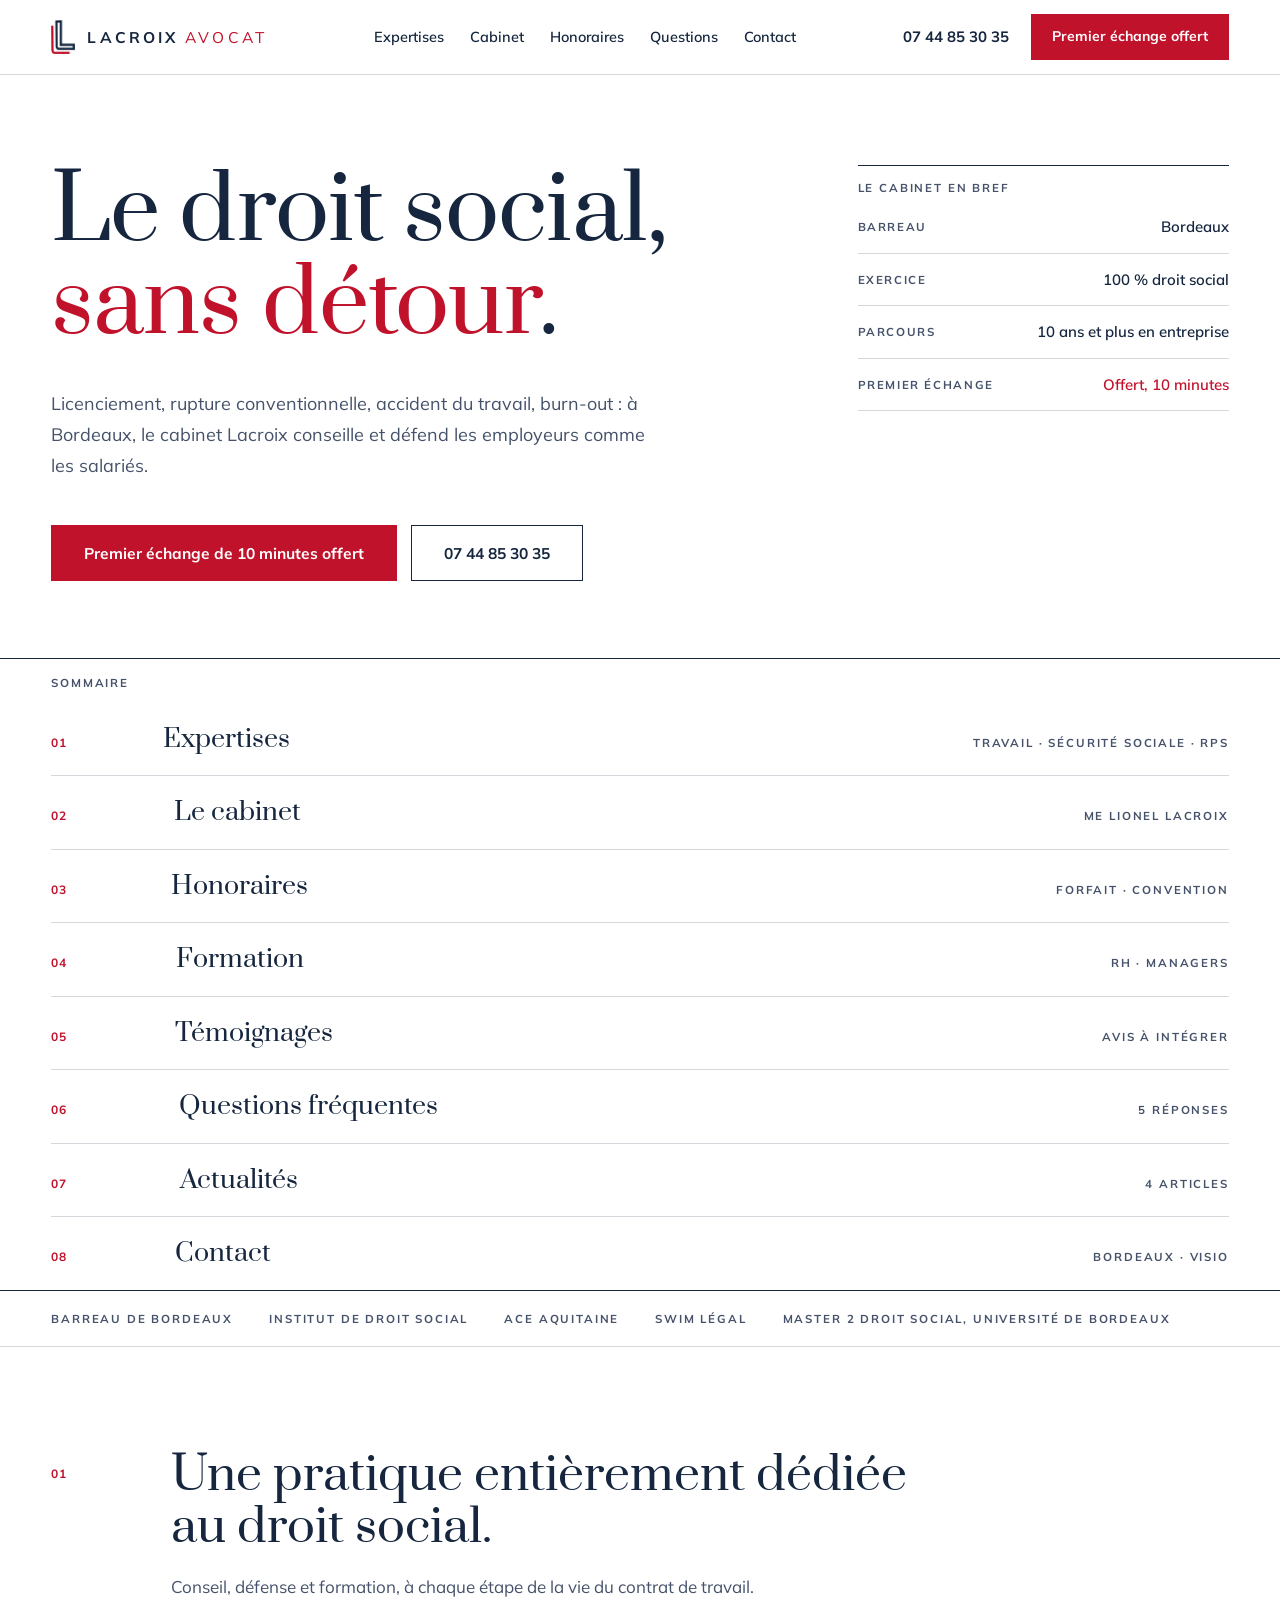
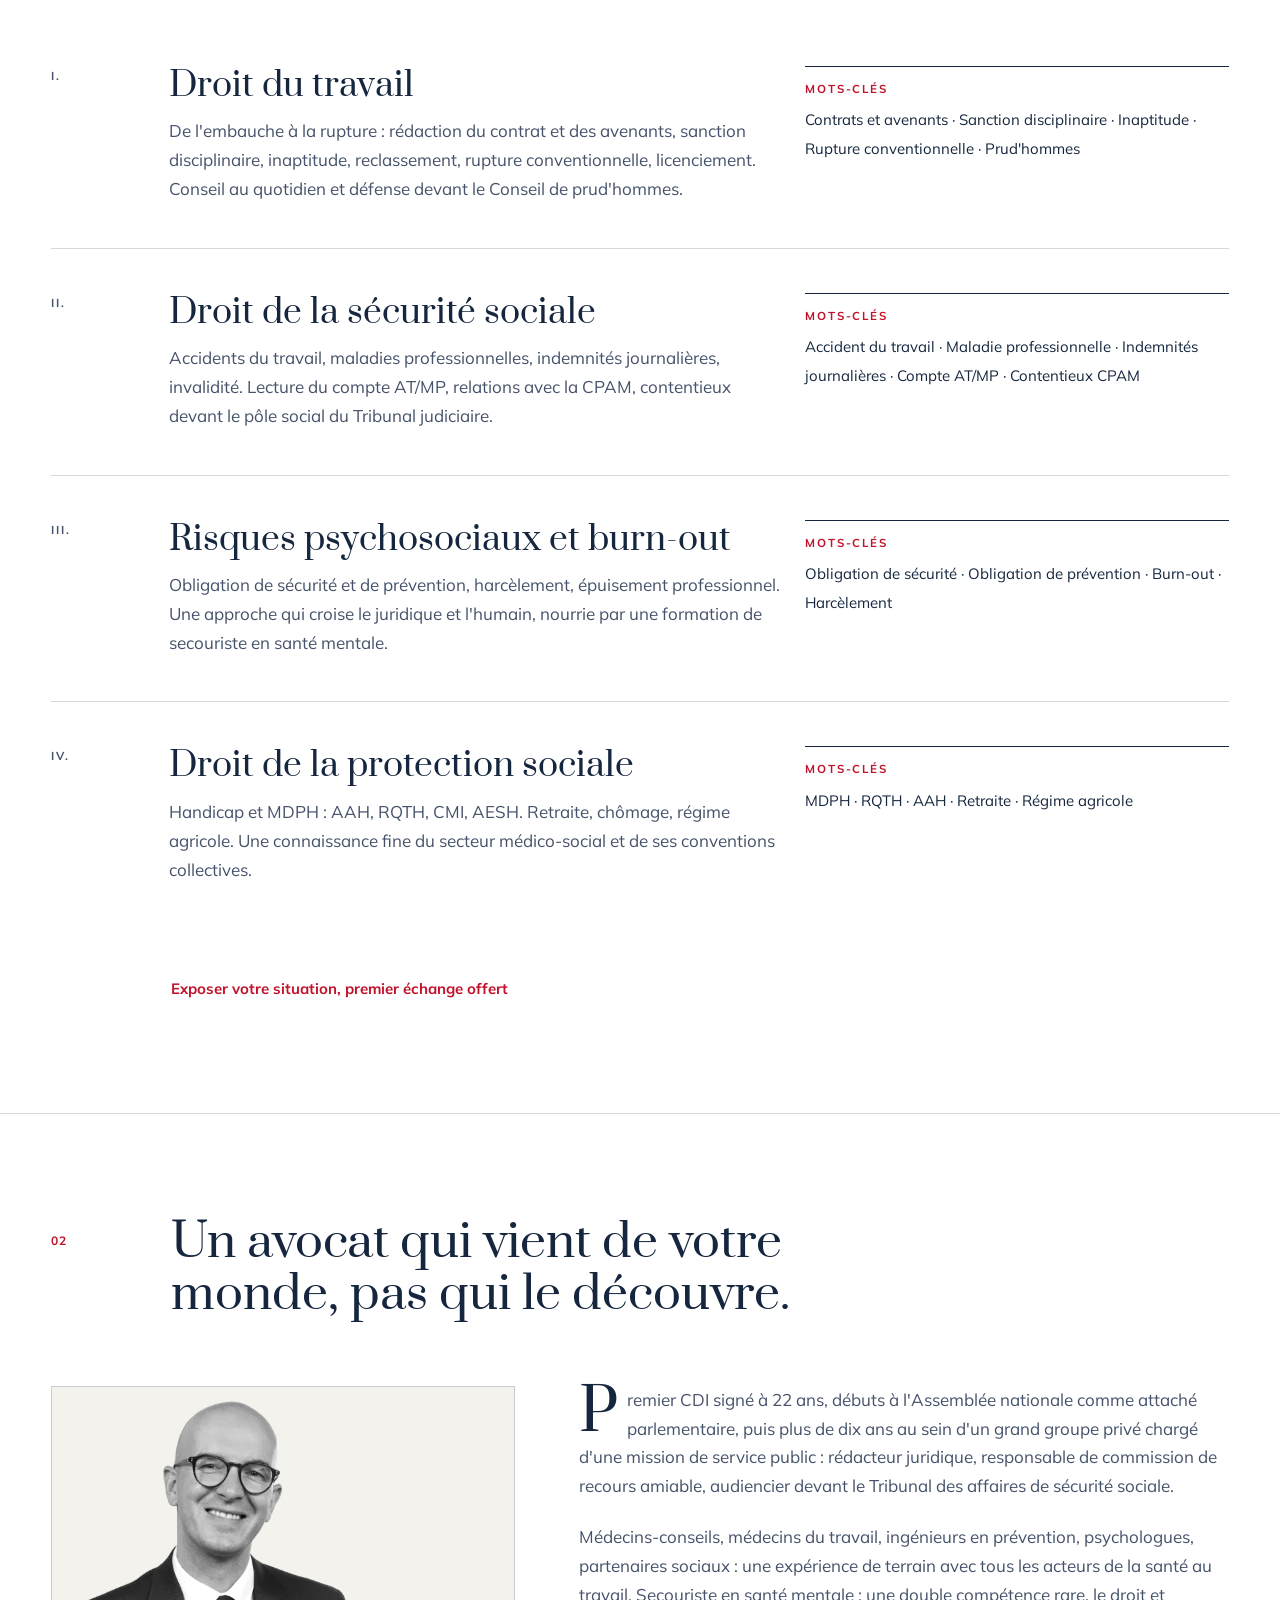
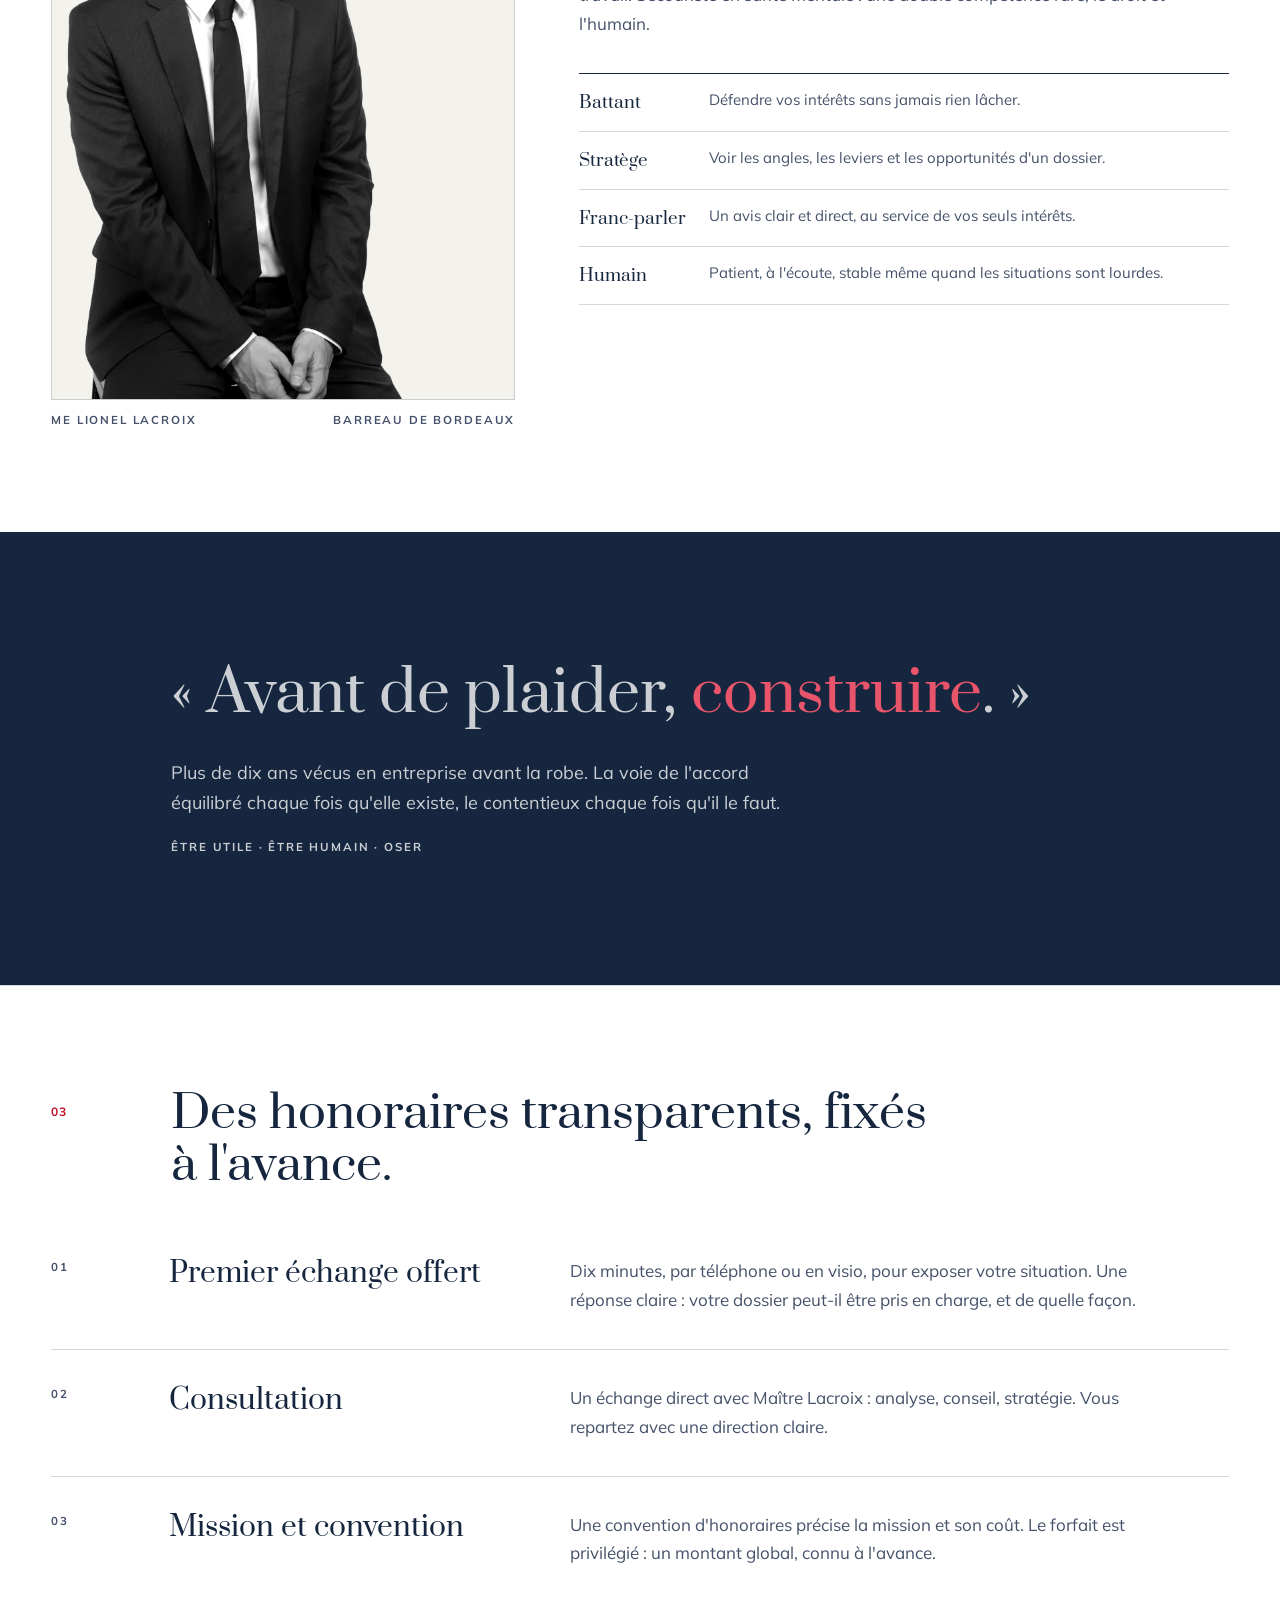
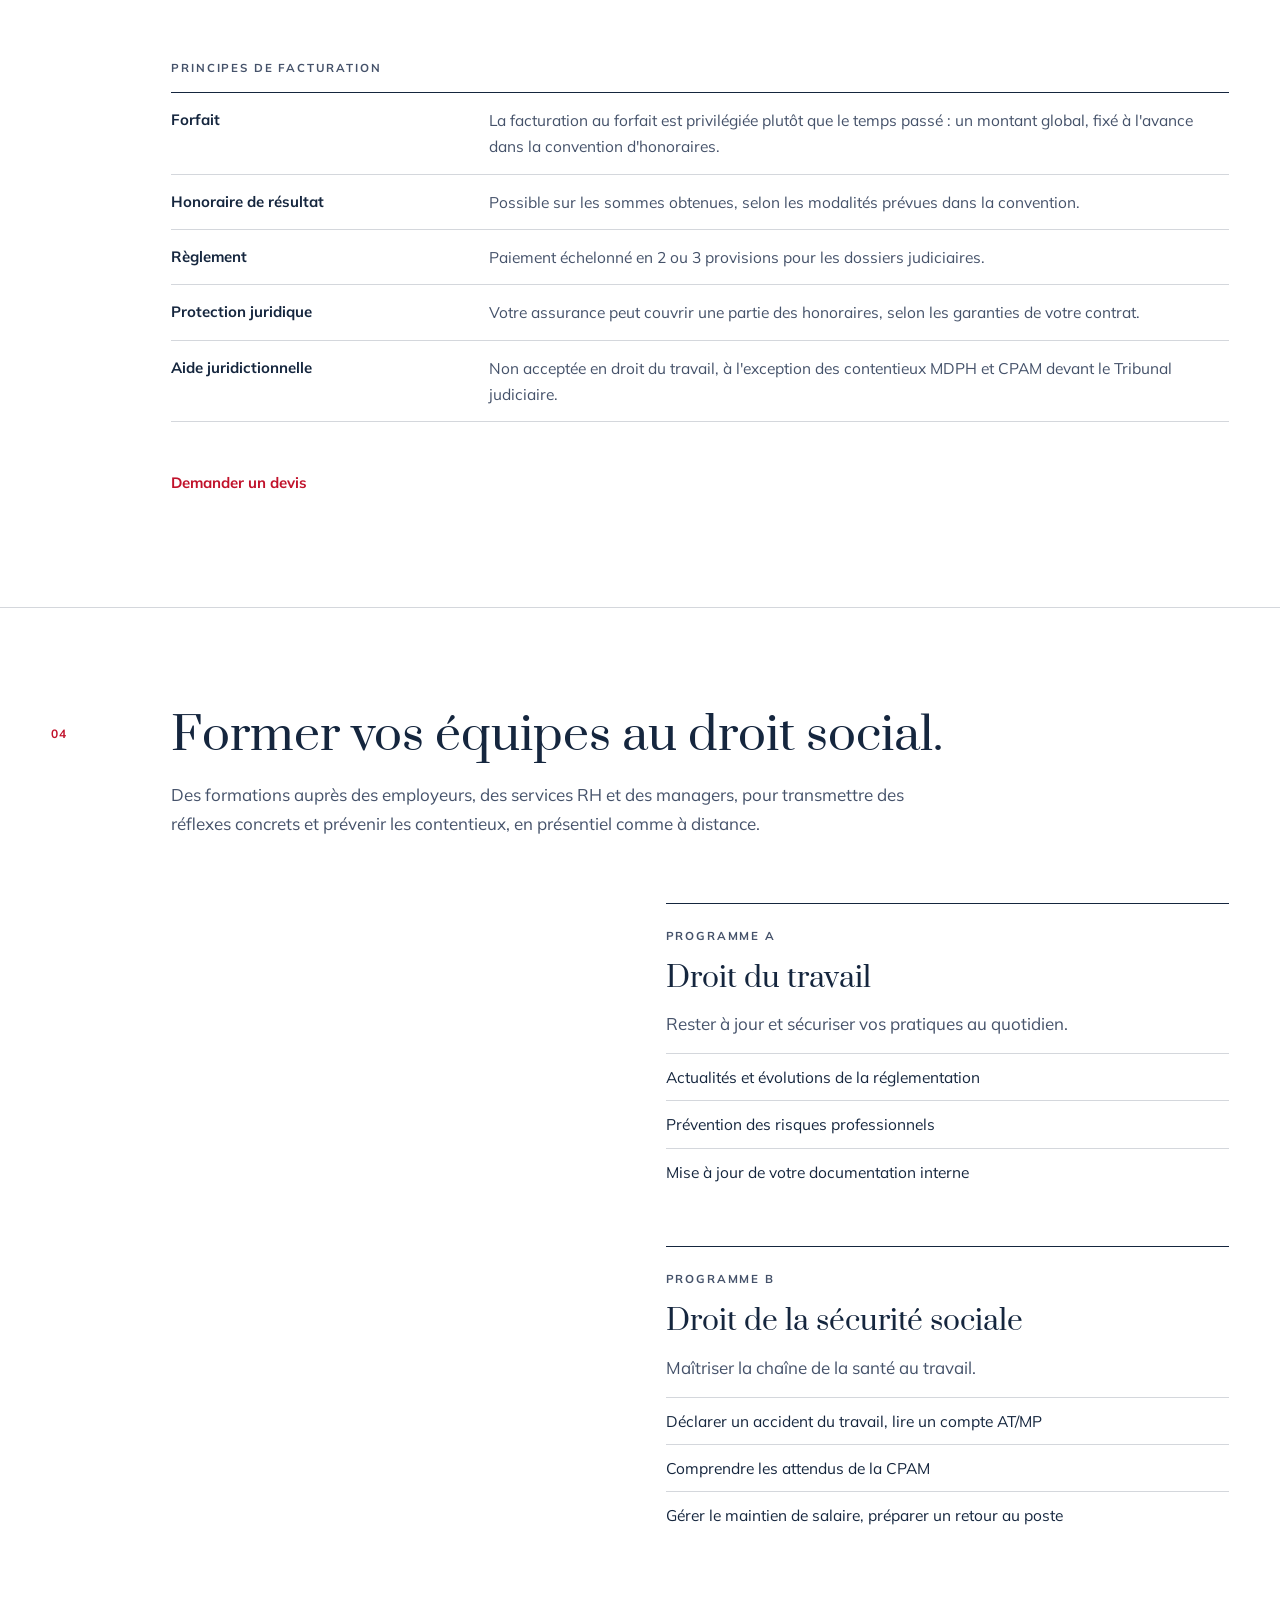
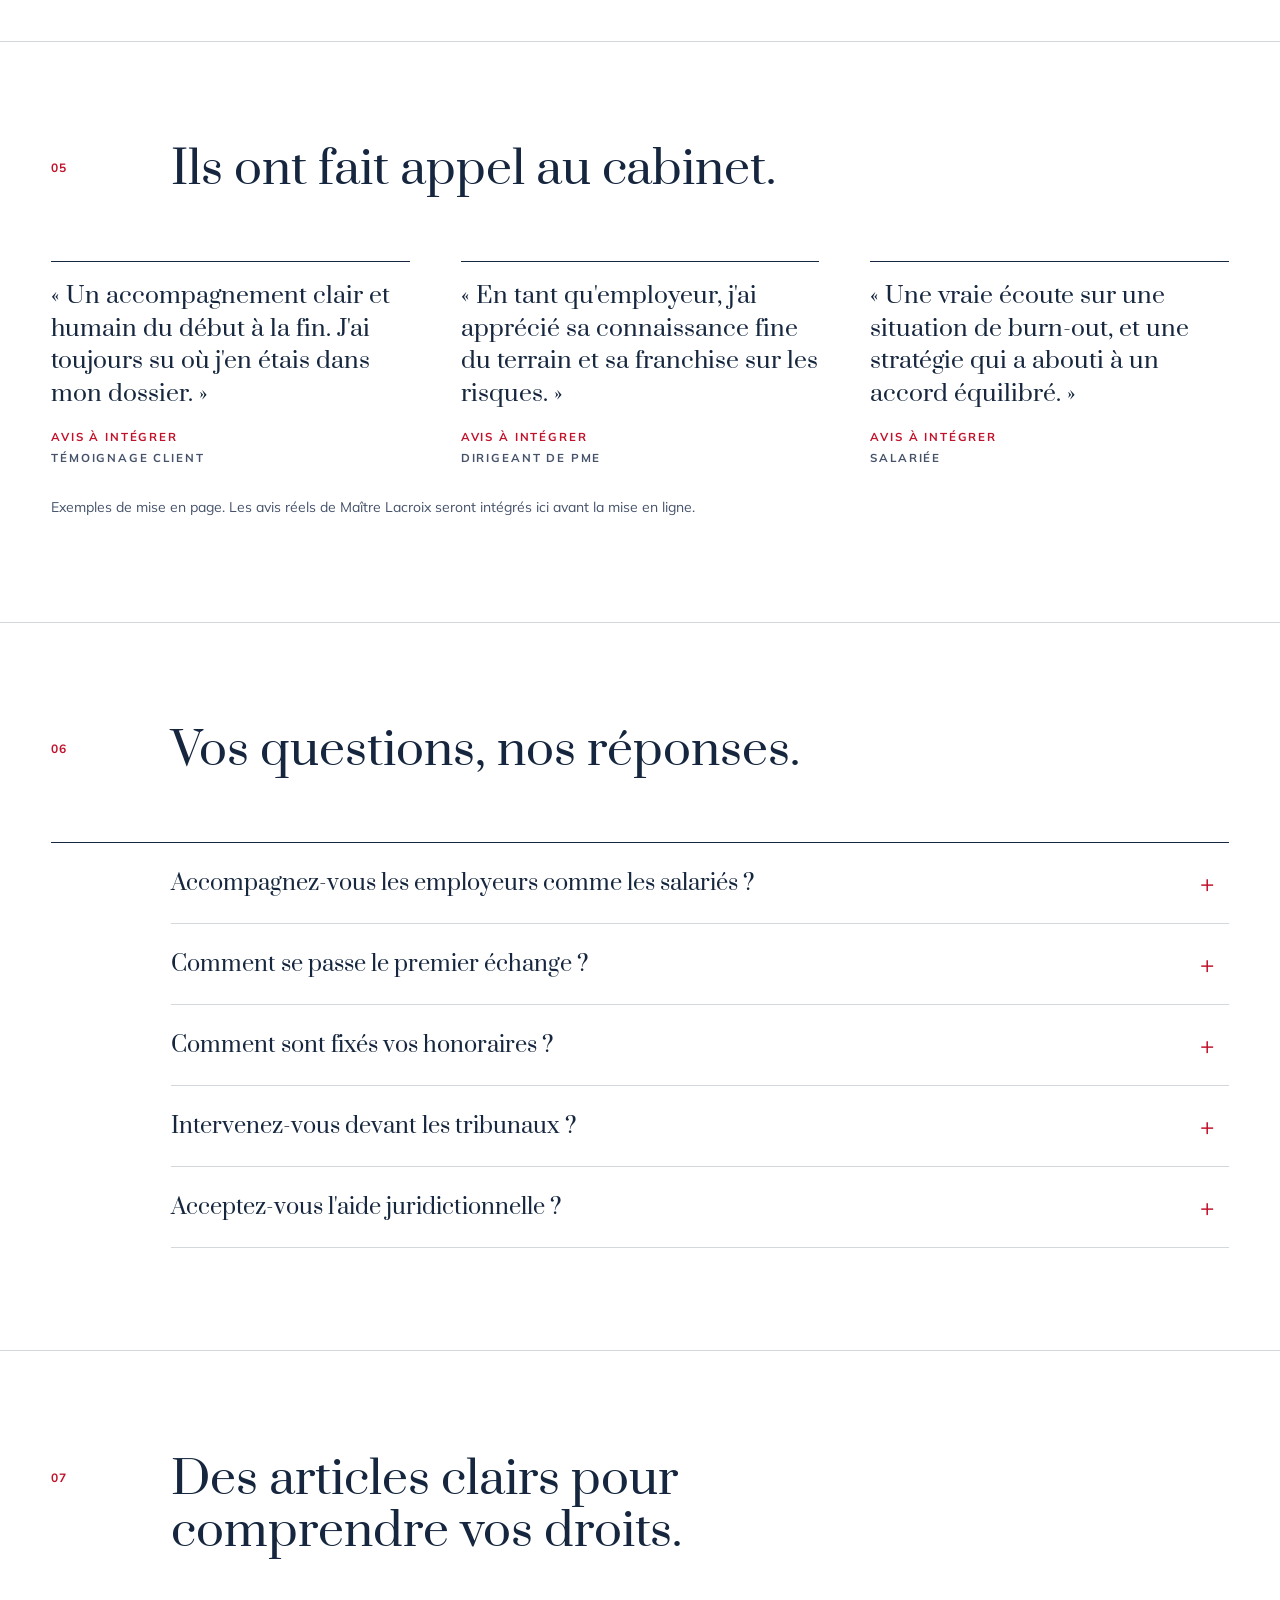
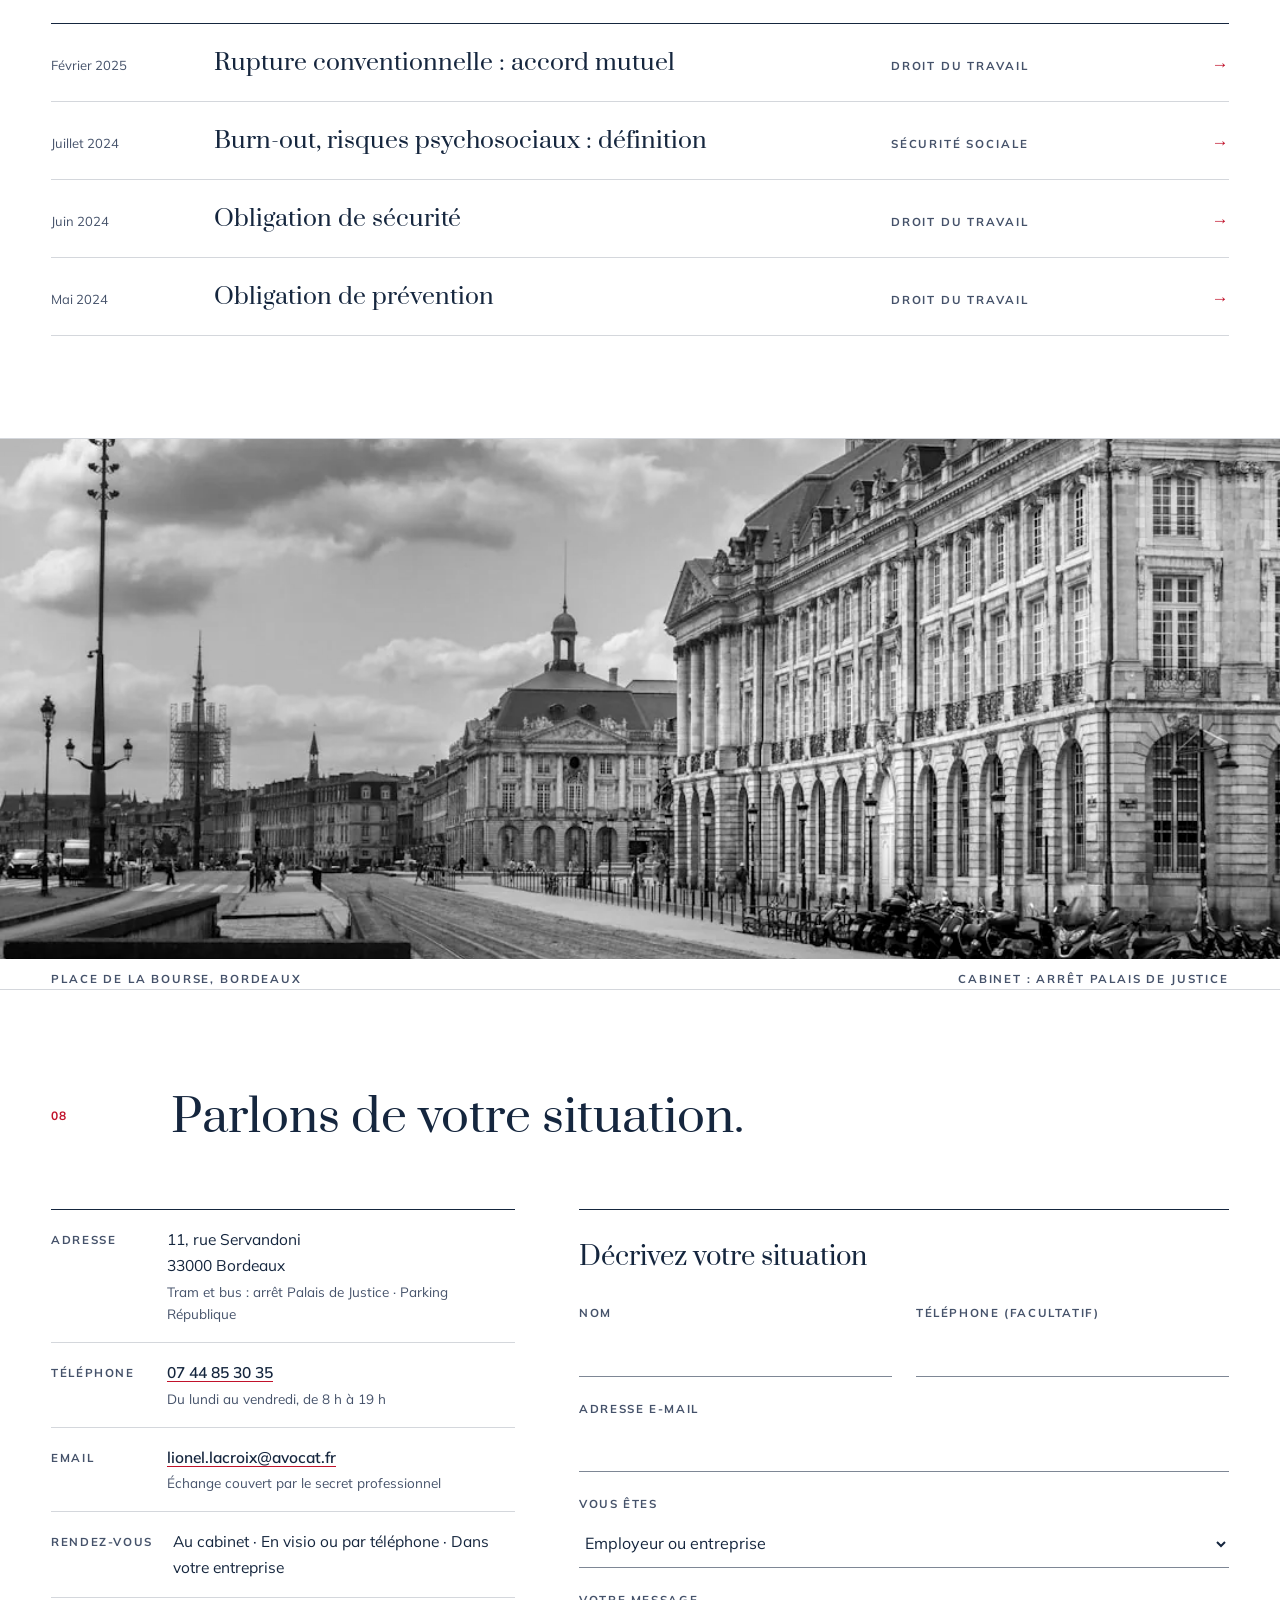
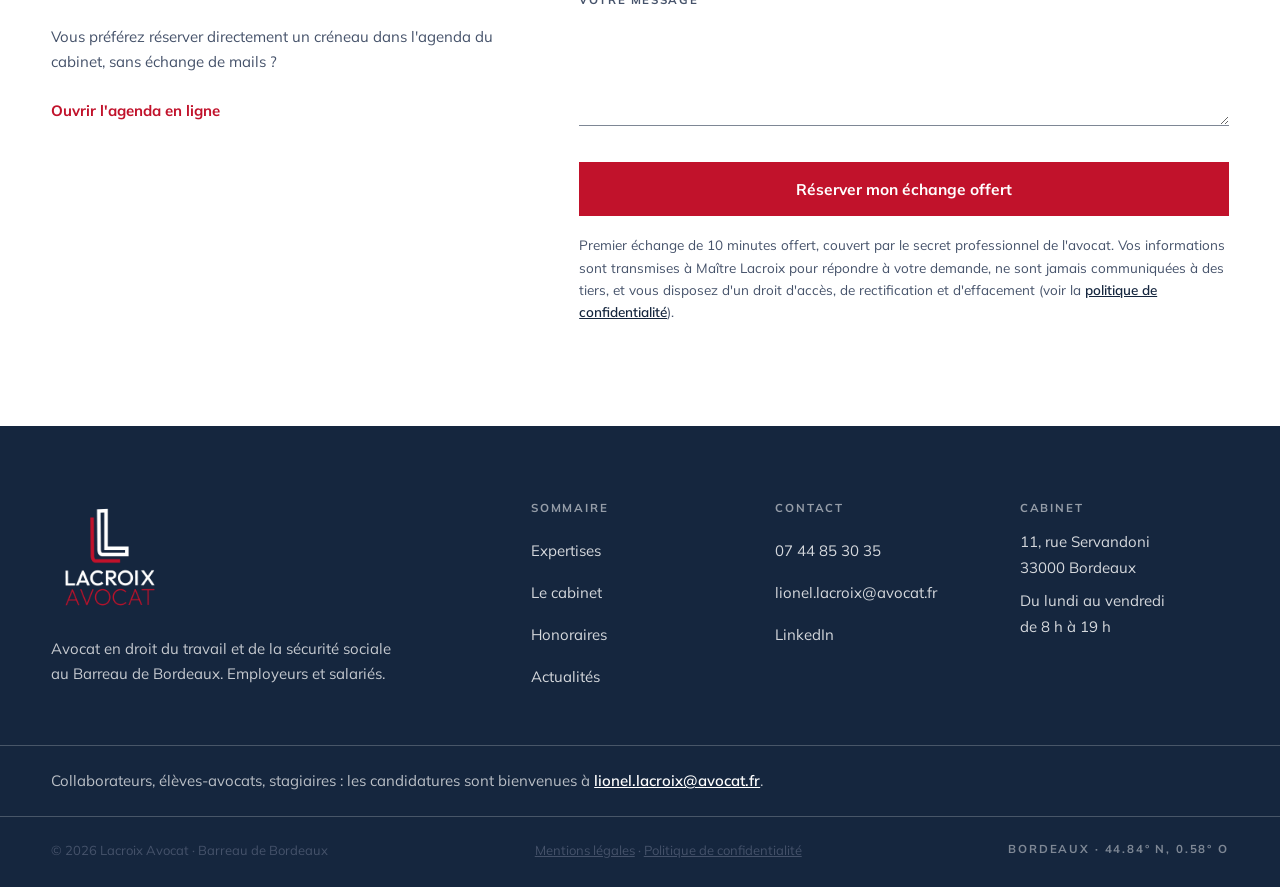
==== commit 5dfcfaae: "Refonte complete V2 « La note » : editorial anti AI-slop Direction revue juridique fondee sur deux r" ====
--- a/v2/index.html
+++ b/v2/index.html
@@ -21,18 +21,18 @@
 <header class="site-header" id="haut">
   <div class="conteneur header-inner">
     <a class="marque" href="#haut" aria-label="Lacroix Avocat, retour en haut de page">
-      <img src="img/logo-mark-blanc.png" alt="" width="396" height="554" class="marque-mark">
+      <img src="img/logo-mark.png" alt="" width="396" height="554" class="marque-mark">
       <span class="marque-texte">LACROIX <span>AVOCAT</span></span>
     </a>
     <nav class="nav-principale" aria-label="Navigation principale">
+      <a href="#expertises">Expertises</a>
       <a href="#cabinet">Cabinet</a>
-      <a href="#expertises">Expertises</a>
       <a href="#honoraires">Honoraires</a>
-      <a href="#formation">Formation</a>
-      <a href="#actualites">Actualités</a>
+      <a href="#questions">Questions</a>
       <a href="#contact">Contact</a>
     </nav>
     <div class="header-actions">
+      <a class="header-tel" href="tel:+33744853035">07 44 85 30 35</a>
       <a class="btn btn-rouge" href="#contact">Premier échange offert</a>
       <button class="burger" type="button" aria-expanded="false" aria-controls="menu-mobile" aria-label="Ouvrir le menu">
         <span></span><span></span><span></span>
@@ -44,16 +44,15 @@
 <!-- Menu mobile -->
 <div class="menu-mobile" id="menu-mobile" hidden>
   <nav aria-label="Menu mobile">
-    <a href="#cabinet">Cabinet</a>
-    <a href="#expertises">Expertises</a>
-    <a href="#honoraires">Honoraires</a>
-    <a href="#formation">Formation</a>
-    <a href="#actualites">Actualités</a>
-    <a href="#contact">Contact</a>
+    <a href="#expertises"><span class="folio">01</span>Expertises</a>
+    <a href="#cabinet"><span class="folio">02</span>Le cabinet</a>
+    <a href="#honoraires"><span class="folio">03</span>Honoraires</a>
+    <a href="#questions"><span class="folio">06</span>Questions</a>
+    <a href="#contact"><span class="folio">08</span>Contact</a>
   </nav>
   <div class="menu-mobile-pied">
-    <a class="btn btn-rouge" href="#contact">Premier échange 10 minutes offert</a>
-    <a class="btn btn-fantome-clair" href="tel:+33744853035">07 44 85 30 35</a>
+    <a class="btn btn-rouge" href="#contact">Premier échange de 10 minutes offert</a>
+    <a class="btn btn-encre" href="tel:+33744853035">07 44 85 30 35</a>
   </div>
 </div>
 
@@ -61,296 +60,218 @@
 
 <!-- ===================== HERO ===================== -->
 <section class="hero">
-  <div class="conteneur hero-grille">
-    <div class="hero-texte">
-      <p class="label label-clair" data-reveal><span class="label-num">01</span>Cabinet d'avocat · Barreau de Bordeaux</p>
-      <h1 data-reveal>Le <span class="souligne">droit social</span>, au service de l'entreprise et des salariés.</h1>
-      <p class="hero-intro" data-reveal>Droit du travail et de la sécurité sociale à Bordeaux. Pour les employeurs comme pour les salariés, du conseil à la défense devant les prud'hommes.</p>
+  <div class="conteneur hero-haut">
+    <div>
+      <h1 data-reveal>Le droit social, <span class="rouge">sans détour</span>.</h1>
+      <p class="hero-sous" data-reveal>Licenciement, rupture conventionnelle, accident du travail, burn-out : à Bordeaux, le cabinet Lacroix conseille et défend les employeurs comme les salariés.</p>
       <div class="hero-cta" data-reveal>
         <a class="btn btn-rouge" href="#contact">Premier échange de 10 minutes offert</a>
-        <a class="btn btn-fantome-clair" href="tel:+33744853035">
-          <svg viewBox="0 0 24 24" fill="none" stroke="currentColor" stroke-width="1.6" stroke-linecap="round" stroke-linejoin="round" aria-hidden="true"><path d="M22 16.9v3a2 2 0 0 1-2.2 2 19.8 19.8 0 0 1-8.6-3 19.5 19.5 0 0 1-6-6 19.8 19.8 0 0 1-3-8.7A2 2 0 0 1 4.1 2h3a2 2 0 0 1 2 1.7c.1 1 .4 2 .7 2.9a2 2 0 0 1-.5 2.1L8.1 10a16 16 0 0 0 6 6l1.3-1.3a2 2 0 0 1 2.1-.4c.9.3 1.9.5 2.9.7a2 2 0 0 1 1.6 2z"/></svg>
-          07 44 85 30 35
-        </a>
-      </div>
-    </div>
-    <div class="hero-visuel" data-reveal>
-      <div class="hero-arche">
-        <picture>
-          <source srcset="img/lionel-lacroix.webp" type="image/webp">
-          <img src="img/lionel-lacroix.png" alt="Maître Lionel Lacroix, avocat en droit social à Bordeaux" width="596" height="918" fetchpriority="high">
-        </picture>
-        <div class="hero-badge">
-          <strong>Maître Lionel Lacroix</strong>
-          <span>Avocat en droit social</span>
-        </div>
-      </div>
-    </div>
-  </div>
-  <div class="conteneur">
-    <ul class="hero-stats" data-reveal>
-      <li><strong><span data-compte="10">10</span>+</strong><span>années vécues en entreprise avant de plaider</span></li>
-      <li><strong><span data-compte="100">100</span>&nbsp;%</strong><span>droit social : travail et sécurité sociale</span></li>
-      <li><strong><span data-compte="360">360</span>°</strong><span>de vision sur la santé au travail</span></li>
-      <li><strong>10&nbsp;min</strong><span>de premier échange offert, sans engagement</span></li>
-    </ul>
-  </div>
-</section>
-
-<!-- Bandeau credentials -->
-<div class="credentials">
-  <div class="conteneur credentials-liste" data-reveal>
-    <span>Barreau de Bordeaux</span>
-    <span>Institut de Droit Social</span>
-    <span>ACE Aquitaine</span>
-    <span>SWIM Légal</span>
-    <span>Master 2 Droit social, Université de Bordeaux</span>
-  </div>
-</div>
-
-<!-- ===================== OFFRES ===================== -->
-<section class="section" id="offres">
-  <div class="conteneur">
-    <div class="entete-editoriale">
-      <div>
-        <p class="label" data-reveal><span class="label-num">02</span>Nos offres</p>
-        <h2 class="titre-xl" data-reveal>Trois domaines, une seule spécialité : le droit social.</h2>
-      </div>
-      <p data-reveal>Conseil, défense et formation, pour les employeurs comme pour les salariés, à chaque étape de la vie du contrat de travail.</p>
-    </div>
-    <div class="cartes-offres">
-      <article class="carte-offre" data-reveal>
-        <span class="carte-num">01</span>
+        <a class="btn btn-encre" href="tel:+33744853035">07 44 85 30 35</a>
+      </div>
+    </div>
+    <aside class="fiche" data-reveal aria-label="Le cabinet en bref">
+      <p class="meta fiche-titre">Le cabinet en bref</p>
+      <dl>
+        <div><dt>Barreau</dt><dd>Bordeaux</dd></div>
+        <div><dt>Exercice</dt><dd>100&nbsp;% droit social</dd></div>
+        <div><dt>Parcours</dt><dd>10 ans et plus en entreprise</dd></div>
+        <div><dt>Premier échange</dt><dd><span class="rouge">Offert, 10 minutes</span></dd></div>
+      </dl>
+    </aside>
+  </div>
+
+  <!-- Sommaire -->
+  <nav class="sommaire conteneur" aria-label="Sommaire de la page" data-reveal>
+    <p class="meta sommaire-titre">Sommaire</p>
+    <ol>
+      <li><a href="#expertises"><span class="folio">01</span><span class="sommaire-item">Expertises</span><span class="meta">Travail · Sécurité sociale · RPS</span></a></li>
+      <li><a href="#cabinet"><span class="folio">02</span><span class="sommaire-item">Le cabinet</span><span class="meta">Me Lionel Lacroix</span></a></li>
+      <li><a href="#honoraires"><span class="folio">03</span><span class="sommaire-item">Honoraires</span><span class="meta">Forfait · Convention</span></a></li>
+      <li><a href="#formation"><span class="folio">04</span><span class="sommaire-item">Formation</span><span class="meta">RH · Managers</span></a></li>
+      <li><a href="#temoignages"><span class="folio">05</span><span class="sommaire-item">Témoignages</span><span class="meta">Avis à intégrer</span></a></li>
+      <li><a href="#questions"><span class="folio">06</span><span class="sommaire-item">Questions fréquentes</span><span class="meta">5 réponses</span></a></li>
+      <li><a href="#actualites"><span class="folio">07</span><span class="sommaire-item">Actualités</span><span class="meta">4 articles</span></a></li>
+      <li><a href="#contact"><span class="folio">08</span><span class="sommaire-item">Contact</span><span class="meta">Bordeaux · Visio</span></a></li>
+    </ol>
+  </nav>
+
+  <!-- Affiliations -->
+  <div class="affiliations" data-reveal>
+    <div class="conteneur">
+      <span class="meta">Barreau de Bordeaux</span>
+      <span class="meta">Institut de Droit Social</span>
+      <span class="meta">ACE Aquitaine</span>
+      <span class="meta">SWIM Légal</span>
+      <span class="meta">Master 2 Droit social, Université de Bordeaux</span>
+    </div>
+  </div>
+</section>
+
+<!-- ===================== 01 · EXPERTISES ===================== -->
+<section class="section" id="expertises">
+  <div class="conteneur">
+    <header class="section-entete">
+      <span class="folio" data-reveal>01</span>
+      <h2 data-reveal>Une pratique entièrement dédiée au droit social.</h2>
+      <p class="section-sous" data-reveal>Conseil, défense et formation, à chaque étape de la vie du contrat de travail.</p>
+    </header>
+
+    <article class="entree" data-reveal>
+      <span class="meta">I.</span>
+      <div class="entree-texte">
         <h3>Droit du travail</h3>
-        <p>Conseils et accompagnement pour vos problématiques professionnelles, de l'embauche à la rupture du contrat.</p>
-        <a class="lien-fleche" href="#expertises">Découvrir<svg viewBox="0 0 24 24" fill="none" stroke="currentColor" stroke-width="1.6" stroke-linecap="round" stroke-linejoin="round" aria-hidden="true"><path d="M5 12h14M13 6l6 6-6 6"/></svg></a>
-      </article>
-      <article class="carte-offre" data-reveal>
-        <span class="carte-num">02</span>
+        <p>De l'embauche à la rupture : rédaction du contrat et des avenants, sanction disciplinaire, inaptitude, reclassement, rupture conventionnelle, licenciement. Conseil au quotidien et défense devant le Conseil de prud'hommes.</p>
+      </div>
+      <div class="entree-mots">
+        <span class="meta">Mots-clés</span>
+        <p>Contrats et avenants · Sanction disciplinaire · Inaptitude · Rupture conventionnelle · Prud'hommes</p>
+      </div>
+    </article>
+
+    <article class="entree" data-reveal>
+      <span class="meta">II.</span>
+      <div class="entree-texte">
         <h3>Droit de la sécurité sociale</h3>
-        <p>Gestion des demandes, recours et accompagnement personnalisé face aux organismes de sécurité sociale.</p>
-        <a class="lien-fleche" href="#expertises">Découvrir<svg viewBox="0 0 24 24" fill="none" stroke="currentColor" stroke-width="1.6" stroke-linecap="round" stroke-linejoin="round" aria-hidden="true"><path d="M5 12h14M13 6l6 6-6 6"/></svg></a>
-      </article>
-      <article class="carte-offre" data-reveal>
-        <span class="carte-num">03</span>
-        <h3>Formation</h3>
-        <p>Formations adaptées pour maîtriser les règles juridiques du droit social.</p>
-        <a class="lien-fleche" href="#formation">Découvrir<svg viewBox="0 0 24 24" fill="none" stroke="currentColor" stroke-width="1.6" stroke-linecap="round" stroke-linejoin="round" aria-hidden="true"><path d="M5 12h14M13 6l6 6-6 6"/></svg></a>
-      </article>
-    </div>
-  </div>
-</section>
-
-<!-- ===================== CABINET ===================== -->
-<section class="section section-creme" id="cabinet">
-  <div class="conteneur">
-    <p class="label" data-reveal><span class="label-num">03</span>Le cabinet</p>
+        <p>Accidents du travail, maladies professionnelles, indemnités journalières, invalidité. Lecture du compte AT/MP, relations avec la CPAM, contentieux devant le pôle social du Tribunal judiciaire.</p>
+      </div>
+      <div class="entree-mots">
+        <span class="meta">Mots-clés</span>
+        <p>Accident du travail · Maladie professionnelle · Indemnités journalières · Compte AT/MP · Contentieux CPAM</p>
+      </div>
+    </article>
+
+    <article class="entree" data-reveal>
+      <span class="meta">III.</span>
+      <div class="entree-texte">
+        <h3>Risques psychosociaux et burn-out</h3>
+        <p>Obligation de sécurité et de prévention, harcèlement, épuisement professionnel. Une approche qui croise le juridique et l'humain, nourrie par une formation de secouriste en santé mentale.</p>
+      </div>
+      <div class="entree-mots">
+        <span class="meta">Mots-clés</span>
+        <p>Obligation de sécurité · Obligation de prévention · Burn-out · Harcèlement</p>
+      </div>
+    </article>
+
+    <article class="entree" data-reveal>
+      <span class="meta">IV.</span>
+      <div class="entree-texte">
+        <h3>Droit de la protection sociale</h3>
+        <p>Handicap et MDPH : AAH, RQTH, CMI, AESH. Retraite, chômage, régime agricole. Une connaissance fine du secteur médico-social et de ses conventions collectives.</p>
+      </div>
+      <div class="entree-mots">
+        <span class="meta">Mots-clés</span>
+        <p>MDPH · RQTH · AAH · Retraite · Régime agricole</p>
+      </div>
+    </article>
+
+    <div class="section-fin" data-reveal>
+      <a class="annotation" href="#contact">Exposer votre situation, premier échange offert</a>
+    </div>
+  </div>
+</section>
+
+<!-- ===================== 02 · LE CABINET ===================== -->
+<section class="section" id="cabinet">
+  <div class="conteneur">
+    <header class="section-entete">
+      <span class="folio" data-reveal>02</span>
+      <h2 data-reveal>Un avocat qui vient de votre monde, pas qui le découvre.</h2>
+    </header>
     <div class="cabinet-grille">
-      <div class="cabinet-citation-bloc" data-reveal>
-        <h2 class="titre-xl">« Avant de plaider, <em>construire</em>. »</h2>
-        <p class="cabinet-devise">Être utile. Être humain. Oser.</p>
-      </div>
+      <figure class="cabinet-figure" data-reveal>
+        <div class="cadre">
+          <picture>
+            <source srcset="img/lionel-lacroix.webp" type="image/webp">
+            <img src="img/lionel-lacroix.png" alt="Maître Lionel Lacroix, avocat en droit social à Bordeaux" width="596" height="918">
+          </picture>
+        </div>
+        <figcaption>
+          <span class="meta">Me Lionel Lacroix</span>
+          <span class="meta">Barreau de Bordeaux</span>
+        </figcaption>
+      </figure>
       <div class="cabinet-bio">
         <p data-reveal>Premier CDI signé à 22 ans, débuts à l'Assemblée nationale comme attaché parlementaire, puis plus de dix ans au sein d'un grand groupe privé chargé d'une mission de service public : rédacteur juridique, responsable de commission de recours amiable, audiencier devant le Tribunal des affaires de sécurité sociale.</p>
         <p data-reveal>Médecins-conseils, médecins du travail, ingénieurs en prévention, psychologues, partenaires sociaux : une expérience de terrain avec tous les acteurs de la santé au travail. Secouriste en santé mentale : une double compétence rare, le droit et l'humain.</p>
-        <blockquote class="citation" data-reveal>Un avocat qui vient de votre monde, pas qui le découvre.</blockquote>
-      </div>
-    </div>
-    <ul class="qualites">
-      <li data-reveal><h3>Battant</h3><p>Défendre vos intérêts sans jamais rien lâcher.</p></li>
-      <li data-reveal><h3>Stratège</h3><p>Voir les angles, les leviers et les opportunités d'un dossier.</p></li>
-      <li data-reveal><h3>Franc-parler</h3><p>Un avis clair et direct, au service de vos seuls intérêts.</p></li>
-      <li data-reveal><h3>Humain</h3><p>Patient, à l'écoute, stable même quand les situations sont lourdes.</p></li>
-    </ul>
-  </div>
-</section>
-
-<!-- ===================== EXPERTISES ===================== -->
-<section class="section section-nuit" id="expertises">
-  <div class="conteneur">
-    <p class="label label-clair" data-reveal><span class="label-num">04</span>Expertises</p>
-    <h2 class="titre-xl" data-reveal>Une pratique entièrement dédiée au droit social.</h2>
-
-    <div class="accordeon" data-reveal>
-
-      <div class="accordeon-item est-ouvert">
-        <button class="accordeon-entete" type="button" aria-expanded="true" aria-controls="exp-1">
-          <span class="accordeon-num">01</span>
-          <span class="accordeon-titres">
-            <span class="accordeon-titre">Droit du travail</span>
-            <span class="accordeon-sous">Exécution et rupture du contrat</span>
-          </span>
-          <span class="accordeon-fleche" aria-hidden="true"><svg viewBox="0 0 24 24" fill="none" stroke="currentColor" stroke-width="1.6" stroke-linecap="round" stroke-linejoin="round"><path d="M6 9l6 6 6-6"/></svg></span>
-        </button>
-        <div class="accordeon-panneau" id="exp-1">
-          <div class="accordeon-corps">
-            <div>
-              <p>De l'embauche à la rupture : rédaction du contrat et des avenants, sanction disciplinaire, inaptitude, reclassement, rupture conventionnelle, licenciement. Conseil au quotidien et défense devant le Conseil de prud'hommes.</p>
-              <ul class="etiquettes">
-                <li>Contrats et avenants</li>
-                <li>Sanction disciplinaire</li>
-                <li>Inaptitude</li>
-                <li>Rupture conventionnelle</li>
-                <li>Prud'hommes</li>
-              </ul>
-            </div>
-            <picture>
-              <source srcset="img/consultation.webp" type="image/webp">
-              <img src="img/consultation.jpg" alt="Consultation juridique autour d'un contrat de travail" width="1080" height="720" loading="lazy">
-            </picture>
-          </div>
-        </div>
-      </div>
-
-      <div class="accordeon-item">
-        <button class="accordeon-entete" type="button" aria-expanded="false" aria-controls="exp-2">
-          <span class="accordeon-num">02</span>
-          <span class="accordeon-titres">
-            <span class="accordeon-titre">Droit de la sécurité sociale</span>
-            <span class="accordeon-sous">Risques professionnels et prestations</span>
-          </span>
-          <span class="accordeon-fleche" aria-hidden="true"><svg viewBox="0 0 24 24" fill="none" stroke="currentColor" stroke-width="1.6" stroke-linecap="round" stroke-linejoin="round"><path d="M6 9l6 6 6-6"/></svg></span>
-        </button>
-        <div class="accordeon-panneau" id="exp-2" hidden>
-          <div class="accordeon-corps">
-            <div>
-              <p>Accidents du travail, maladies professionnelles, indemnités journalières, invalidité. Lecture du compte AT/MP, relations avec la CPAM, contentieux devant le pôle social du Tribunal judiciaire.</p>
-              <ul class="etiquettes">
-                <li>Accident du travail</li>
-                <li>Maladie professionnelle</li>
-                <li>Indemnités journalières</li>
-                <li>Compte AT/MP</li>
-                <li>Contentieux CPAM</li>
-              </ul>
-            </div>
-            <picture>
-              <source srcset="img/expertise-secu.webp" type="image/webp">
-              <img src="img/expertise-secu.jpg" alt="Dossier et documents de sécurité sociale sur un bureau" width="1080" height="720" loading="lazy">
-            </picture>
-          </div>
-        </div>
-      </div>
-
-      <div class="accordeon-item">
-        <button class="accordeon-entete" type="button" aria-expanded="false" aria-controls="exp-3">
-          <span class="accordeon-num">03</span>
-          <span class="accordeon-titres">
-            <span class="accordeon-titre">Risques psychosociaux et burn-out</span>
-            <span class="accordeon-sous">Prévention et reconnaissance</span>
-          </span>
-          <span class="accordeon-fleche" aria-hidden="true"><svg viewBox="0 0 24 24" fill="none" stroke="currentColor" stroke-width="1.6" stroke-linecap="round" stroke-linejoin="round"><path d="M6 9l6 6 6-6"/></svg></span>
-        </button>
-        <div class="accordeon-panneau" id="exp-3" hidden>
-          <div class="accordeon-corps">
-            <div>
-              <p>Obligation de sécurité et de prévention, harcèlement, épuisement professionnel. Une approche qui croise le juridique et l'humain, nourrie par une formation de secouriste en santé mentale.</p>
-              <ul class="etiquettes">
-                <li>Obligation de sécurité</li>
-                <li>Obligation de prévention</li>
-                <li>Burn-out</li>
-                <li>Harcèlement</li>
-              </ul>
-            </div>
-            <picture>
-              <source srcset="img/expertise-rps.webp" type="image/webp">
-              <img src="img/expertise-rps.jpg" alt="Salarié en situation d'épuisement professionnel à son bureau" width="1080" height="720" loading="lazy">
-            </picture>
-          </div>
-        </div>
-      </div>
-
-      <div class="accordeon-item">
-        <button class="accordeon-entete" type="button" aria-expanded="false" aria-controls="exp-4">
-          <span class="accordeon-num">04</span>
-          <span class="accordeon-titres">
-            <span class="accordeon-titre">Droit de la protection sociale</span>
-            <span class="accordeon-sous">Handicap, retraite, régimes</span>
-          </span>
-          <span class="accordeon-fleche" aria-hidden="true"><svg viewBox="0 0 24 24" fill="none" stroke="currentColor" stroke-width="1.6" stroke-linecap="round" stroke-linejoin="round"><path d="M6 9l6 6 6-6"/></svg></span>
-        </button>
-        <div class="accordeon-panneau" id="exp-4" hidden>
-          <div class="accordeon-corps">
-            <div>
-              <p>Handicap et MDPH : AAH, RQTH, CMI, AESH. Retraite, chômage, régime agricole. Une connaissance fine du secteur médico-social et de ses conventions collectives.</p>
-              <ul class="etiquettes">
-                <li>MDPH</li>
-                <li>RQTH</li>
-                <li>AAH</li>
-                <li>Retraite</li>
-                <li>Régime agricole</li>
-              </ul>
-            </div>
-            <picture>
-              <source srcset="img/expertise-protection.webp" type="image/webp">
-              <img src="img/expertise-protection.jpg" alt="Accompagnement et inclusion en milieu professionnel" width="1080" height="720" loading="lazy">
-            </picture>
-          </div>
-        </div>
-      </div>
-
-    </div>
-  </div>
-</section>
-
-<!-- ===================== HONORAIRES ===================== -->
+        <ul class="qualites" data-reveal>
+          <li><h3>Battant</h3><p>Défendre vos intérêts sans jamais rien lâcher.</p></li>
+          <li><h3>Stratège</h3><p>Voir les angles, les leviers et les opportunités d'un dossier.</p></li>
+          <li><h3>Franc-parler</h3><p>Un avis clair et direct, au service de vos seuls intérêts.</p></li>
+          <li><h3>Humain</h3><p>Patient, à l'écoute, stable même quand les situations sont lourdes.</p></li>
+        </ul>
+      </div>
+    </div>
+  </div>
+</section>
+
+<!-- ===================== LA CONVICTION (unique bande sombre) ===================== -->
+<section class="bande-sombre">
+  <div class="conteneur section-corps">
+    <p class="bande-citation" data-reveal>« Avant de plaider, <span class="rouge">construire</span>. »</p>
+    <p class="bande-suite" data-reveal>Plus de dix ans vécus en entreprise avant la robe. La voie de l'accord équilibré chaque fois qu'elle existe, le contentieux chaque fois qu'il le faut.</p>
+    <p class="meta" data-reveal>Être utile · Être humain · Oser</p>
+  </div>
+</section>
+
+<!-- ===================== 03 · HONORAIRES ===================== -->
 <section class="section" id="honoraires">
   <div class="conteneur">
-    <p class="label" data-reveal><span class="label-num">05</span>Honoraires</p>
-    <h2 class="titre-xl" data-reveal>Transparents, fixés à l'avance, sans surprise.</h2>
-    <div class="honoraires-grille">
-      <ol class="etapes">
-        <li data-reveal>
-          <span class="num">01</span>
-          <div>
-            <h3>Premier échange offert</h3>
-            <p>Dix minutes, par téléphone ou en visio, pour exposer votre situation. Une réponse claire : votre dossier peut-il être pris en charge, et de quelle façon.</p>
-          </div>
-        </li>
-        <li data-reveal>
-          <span class="num">02</span>
-          <div>
-            <h3>Consultation</h3>
-            <p>Un échange direct avec Maître Lacroix : analyse, conseil, stratégie. Vous repartez avec une direction claire.</p>
-          </div>
-        </li>
-        <li data-reveal>
-          <span class="num">03</span>
-          <div>
-            <h3>Mission et convention</h3>
-            <p>Une convention d'honoraires précise la mission et son coût. Le forfait est privilégié : un montant global, connu à l'avance.</p>
-          </div>
-        </li>
-      </ol>
-      <aside class="honoraires-carte" data-reveal>
-        <h3>Bon à savoir</h3>
-        <ul>
-          <li>Forfait privilégié plutôt que facturation au temps passé</li>
-          <li>Honoraire de résultat possible sur les sommes obtenues</li>
-          <li>Paiement échelonné en 2 ou 3 provisions pour le judiciaire</li>
-          <li>Votre assurance de protection juridique peut couvrir une partie des honoraires</li>
-          <li>Aide juridictionnelle : uniquement contentieux MDPH et CPAM</li>
-        </ul>
-        <a class="btn btn-rouge btn-large" href="#contact">Demander un devis</a>
-      </aside>
-    </div>
-  </div>
-</section>
-
-<!-- ===================== FORMATION ===================== -->
-<section class="section section-creme" id="formation">
-  <div class="conteneur">
-    <div class="entete-editoriale">
+    <header class="section-entete">
+      <span class="folio" data-reveal>03</span>
+      <h2 data-reveal>Des honoraires transparents, fixés à l'avance.</h2>
+    </header>
+
+    <ol class="etapes">
+      <li data-reveal>
+        <span class="meta">01</span>
+        <h3>Premier échange offert</h3>
+        <p>Dix minutes, par téléphone ou en visio, pour exposer votre situation. Une réponse claire : votre dossier peut-il être pris en charge, et de quelle façon.</p>
+      </li>
+      <li data-reveal>
+        <span class="meta">02</span>
+        <h3>Consultation</h3>
+        <p>Un échange direct avec Maître Lacroix : analyse, conseil, stratégie. Vous repartez avec une direction claire.</p>
+      </li>
+      <li data-reveal>
+        <span class="meta">03</span>
+        <h3>Mission et convention</h3>
+        <p>Une convention d'honoraires précise la mission et son coût. Le forfait est privilégié : un montant global, connu à l'avance.</p>
+      </li>
+    </ol>
+
+    <div class="principes section-corps" data-reveal>
       <div>
-        <p class="label" data-reveal><span class="label-num">06</span>Formation</p>
-        <h2 class="titre-xl" data-reveal>Former vos équipes au droit social.</h2>
-      </div>
-      <p data-reveal>Des formations auprès des employeurs, des services RH et des managers, pour transmettre des réflexes concrets et prévenir les contentieux, en présentiel comme à distance.</p>
-    </div>
-    <div class="formation-grille">
-      <article class="formation-carte" data-reveal>
-        <span class="carte-icone" aria-hidden="true">
-          <svg viewBox="0 0 24 24" fill="none" stroke="currentColor" stroke-width="1.6" stroke-linecap="round" stroke-linejoin="round"><path d="M3 4h18M5 4v10a2 2 0 0 0 2 2h10a2 2 0 0 0 2-2V4"/><path d="M12 16v4M8 20h8"/></svg>
-        </span>
+        <p class="meta principes-titre">Principes de facturation</p>
+        <table>
+          <tbody>
+            <tr><th scope="row">Forfait</th><td>La facturation au forfait est privilégiée plutôt que le temps passé : un montant global, fixé à l'avance dans la convention d'honoraires.</td></tr>
+            <tr><th scope="row">Honoraire de résultat</th><td>Possible sur les sommes obtenues, selon les modalités prévues dans la convention.</td></tr>
+            <tr><th scope="row">Règlement</th><td>Paiement échelonné en 2 ou 3 provisions pour les dossiers judiciaires.</td></tr>
+            <tr><th scope="row">Protection juridique</th><td>Votre assurance peut couvrir une partie des honoraires, selon les garanties de votre contrat.</td></tr>
+            <tr><th scope="row">Aide juridictionnelle</th><td>Non acceptée en droit du travail, à l'exception des contentieux MDPH et CPAM devant le Tribunal judiciaire.</td></tr>
+          </tbody>
+        </table>
+      </div>
+    </div>
+
+    <div class="section-fin" data-reveal>
+      <a class="annotation" href="#contact">Demander un devis</a>
+    </div>
+  </div>
+</section>
+
+<!-- ===================== 04 · FORMATION ===================== -->
+<section class="section" id="formation">
+  <div class="conteneur">
+    <header class="section-entete">
+      <span class="folio" data-reveal>04</span>
+      <h2 data-reveal>Former vos équipes au droit social.</h2>
+      <p class="section-sous" data-reveal>Des formations auprès des employeurs, des services RH et des managers, pour transmettre des réflexes concrets et prévenir les contentieux, en présentiel comme à distance.</p>
+    </header>
+
+    <div class="formation-grille section-corps">
+      <div class="formation-col" data-reveal>
+        <span class="meta">Programme A</span>
         <h3>Droit du travail</h3>
         <p>Rester à jour et sécuriser vos pratiques au quotidien.</p>
         <ul>
@@ -358,11 +279,9 @@
           <li>Prévention des risques professionnels</li>
           <li>Mise à jour de votre documentation interne</li>
         </ul>
-      </article>
-      <article class="formation-carte" data-reveal>
-        <span class="carte-icone" aria-hidden="true">
-          <svg viewBox="0 0 24 24" fill="none" stroke="currentColor" stroke-width="1.6" stroke-linecap="round" stroke-linejoin="round"><path d="M12 3l8 4v5c0 5-3.5 8-8 9-4.5-1-8-4-8-9V7z"/><path d="M9 12l2 2 4-4"/></svg>
-        </span>
+      </div>
+      <div class="formation-col" data-reveal>
+        <span class="meta">Programme B</span>
         <h3>Droit de la sécurité sociale</h3>
         <p>Maîtriser la chaîne de la santé au travail.</p>
         <ul>
@@ -370,229 +289,163 @@
           <li>Comprendre les attendus de la CPAM</li>
           <li>Gérer le maintien de salaire, préparer un retour au poste</li>
         </ul>
-      </article>
-    </div>
-  </div>
-</section>
-
-<!-- ===================== TÉMOIGNAGES ===================== -->
+      </div>
+    </div>
+  </div>
+</section>
+
+<!-- ===================== 05 · TÉMOIGNAGES ===================== -->
 <section class="section" id="temoignages">
   <div class="conteneur">
-    <p class="label" data-reveal><span class="label-num">07</span>Témoignages</p>
-    <h2 class="titre-xl" data-reveal>Ils ont fait appel au cabinet.</h2>
-    <div class="temoignages">
-      <figure class="temoignage" data-reveal>
-        <span class="temoignage-guillemet" aria-hidden="true">«</span>
-        <blockquote>Un accompagnement clair et humain du début à la fin. J'ai toujours su où j'en étais dans mon dossier.</blockquote>
-        <figcaption>Avis à intégrer<span>Témoignage client</span></figcaption>
+    <header class="section-entete">
+      <span class="folio" data-reveal>05</span>
+      <h2 data-reveal>Ils ont fait appel au cabinet.</h2>
+    </header>
+    <div class="citations">
+      <figure class="citation-tiree" data-reveal>
+        <blockquote>« Un accompagnement clair et humain du début à la fin. J'ai toujours su où j'en étais dans mon dossier. »</blockquote>
+        <figcaption><span class="meta">Avis à intégrer</span><span class="meta">Témoignage client</span></figcaption>
       </figure>
-      <figure class="temoignage" data-reveal>
-        <span class="temoignage-guillemet" aria-hidden="true">«</span>
-        <blockquote>En tant qu'employeur, j'ai apprécié sa connaissance fine du terrain et sa franchise sur les risques.</blockquote>
-        <figcaption>Avis à intégrer<span>Dirigeant de PME</span></figcaption>
+      <figure class="citation-tiree" data-reveal>
+        <blockquote>« En tant qu'employeur, j'ai apprécié sa connaissance fine du terrain et sa franchise sur les risques. »</blockquote>
+        <figcaption><span class="meta">Avis à intégrer</span><span class="meta">Dirigeant de PME</span></figcaption>
       </figure>
-      <figure class="temoignage" data-reveal>
-        <span class="temoignage-guillemet" aria-hidden="true">«</span>
-        <blockquote>Une vraie écoute sur une situation de burn-out, et une stratégie qui a abouti à un accord équilibré.</blockquote>
-        <figcaption>Avis à intégrer<span>Salariée</span></figcaption>
+      <figure class="citation-tiree" data-reveal>
+        <blockquote>« Une vraie écoute sur une situation de burn-out, et une stratégie qui a abouti à un accord équilibré. »</blockquote>
+        <figcaption><span class="meta">Avis à intégrer</span><span class="meta">Salariée</span></figcaption>
       </figure>
     </div>
-    <p class="temoignages-note" data-reveal>Exemples de mise en page. Les avis réels de Maître Lacroix seront intégrés ici avant la mise en ligne.</p>
-  </div>
-</section>
-
-<!-- ===================== FAQ ===================== -->
-<section class="section section-creme" id="faq">
-  <div class="conteneur">
-    <p class="label" data-reveal><span class="label-num">08</span>Questions fréquentes</p>
-    <h2 class="titre-xl" data-reveal>Vos questions, nos réponses.</h2>
-    <div class="accordeon faq" data-reveal>
-
-      <div class="accordeon-item">
-        <button class="accordeon-entete" type="button" aria-expanded="false" aria-controls="faq-1">
-          <span class="accordeon-titres"><span class="accordeon-titre">Accompagnez-vous les employeurs comme les salariés ?</span></span>
-          <span class="accordeon-fleche" aria-hidden="true"><svg viewBox="0 0 24 24" fill="none" stroke="currentColor" stroke-width="1.6" stroke-linecap="round" stroke-linejoin="round"><path d="M6 9l6 6 6-6"/></svg></span>
-        </button>
-        <div class="accordeon-panneau" id="faq-1" hidden>
-          <div class="accordeon-corps"><div><p>Oui, les deux. Le cabinet intervient auprès des dirigeants, des TPE et PME et des structures du secteur médico-social, comme auprès des salariés, en conseil comme en contentieux.</p></div></div>
-        </div>
-      </div>
-
-      <div class="accordeon-item">
-        <button class="accordeon-entete" type="button" aria-expanded="false" aria-controls="faq-2">
-          <span class="accordeon-titres"><span class="accordeon-titre">Comment se passe le premier échange ?</span></span>
-          <span class="accordeon-fleche" aria-hidden="true"><svg viewBox="0 0 24 24" fill="none" stroke="currentColor" stroke-width="1.6" stroke-linecap="round" stroke-linejoin="round"><path d="M6 9l6 6 6-6"/></svg></span>
-        </button>
-        <div class="accordeon-panneau" id="faq-2" hidden>
-          <div class="accordeon-corps"><div><p>Le premier échange de dix minutes est offert, par téléphone ou en visio. Il sert à cerner votre besoin et à déterminer si le cabinet peut vous aider. Chaque échange est couvert par le secret professionnel de l'avocat.</p></div></div>
-        </div>
-      </div>
-
-      <div class="accordeon-item">
-        <button class="accordeon-entete" type="button" aria-expanded="false" aria-controls="faq-3">
-          <span class="accordeon-titres"><span class="accordeon-titre">Comment sont fixés vos honoraires ?</span></span>
-          <span class="accordeon-fleche" aria-hidden="true"><svg viewBox="0 0 24 24" fill="none" stroke="currentColor" stroke-width="1.6" stroke-linecap="round" stroke-linejoin="round"><path d="M6 9l6 6 6-6"/></svg></span>
-        </button>
-        <div class="accordeon-panneau" id="faq-3" hidden>
-          <div class="accordeon-corps"><div><p>Le forfait est privilégié : un montant global, fixé à l'avance et précisé dans une convention d'honoraires. Un honoraire de résultat est possible sur les sommes obtenues. Votre assurance de protection juridique peut couvrir une partie des frais.</p></div></div>
-        </div>
-      </div>
-
-      <div class="accordeon-item">
-        <button class="accordeon-entete" type="button" aria-expanded="false" aria-controls="faq-4">
-          <span class="accordeon-titres"><span class="accordeon-titre">Intervenez-vous devant les tribunaux ?</span></span>
-          <span class="accordeon-fleche" aria-hidden="true"><svg viewBox="0 0 24 24" fill="none" stroke="currentColor" stroke-width="1.6" stroke-linecap="round" stroke-linejoin="round"><path d="M6 9l6 6 6-6"/></svg></span>
-        </button>
-        <div class="accordeon-panneau" id="faq-4" hidden>
-          <div class="accordeon-corps"><div><p>Oui : Conseil de prud'hommes, pôle social du Tribunal judiciaire et Cour d'appel. La voie de l'accord équilibré reste toutefois privilégiée chaque fois qu'elle est possible.</p></div></div>
-        </div>
-      </div>
-
-      <div class="accordeon-item">
-        <button class="accordeon-entete" type="button" aria-expanded="false" aria-controls="faq-5">
-          <span class="accordeon-titres"><span class="accordeon-titre">Acceptez-vous l'aide juridictionnelle ?</span></span>
-          <span class="accordeon-fleche" aria-hidden="true"><svg viewBox="0 0 24 24" fill="none" stroke="currentColor" stroke-width="1.6" stroke-linecap="round" stroke-linejoin="round"><path d="M6 9l6 6 6-6"/></svg></span>
-        </button>
-        <div class="accordeon-panneau" id="faq-5" hidden>
-          <div class="accordeon-corps"><div><p>L'aide juridictionnelle n'est pas acceptée en droit du travail, à l'exception des contentieux MDPH et CPAM portés devant le Tribunal judiciaire.</p></div></div>
-        </div>
-      </div>
-
-    </div>
-  </div>
-</section>
-
-<!-- ===================== NOUS REJOINDRE ===================== -->
-<section class="section" id="nous-rejoindre">
-  <div class="conteneur">
-    <div class="rejoindre-bloc" data-reveal>
+    <p class="citations-note" data-reveal>Exemples de mise en page. Les avis réels de Maître Lacroix seront intégrés ici avant la mise en ligne.</p>
+  </div>
+</section>
+
+<!-- ===================== 06 · QUESTIONS ===================== -->
+<section class="section" id="questions">
+  <div class="conteneur">
+    <header class="section-entete">
+      <span class="folio" data-reveal>06</span>
+      <h2 data-reveal>Vos questions, nos réponses.</h2>
+    </header>
+
+    <div class="questions section-corps" data-reveal>
       <div>
-        <h2>Collaborer avec le cabinet</h2>
-        <p>Le cabinet accueille volontiers les collaborateurs, élèves-avocats et stagiaires qui partagent une exigence : allier rigueur juridique et sens de l'humain. Envie de rejoindre une pratique 100 % droit social, tournée vers l'entreprise ?</p>
-      </div>
-      <div class="rejoindre-actions">
-        <a class="btn btn-rouge" href="mailto:lionel.lacroix@avocat.fr">Envoyer une candidature</a>
-        <a class="btn btn-fantome-sombre" href="#contact">Nous contacter</a>
-      </div>
-    </div>
-  </div>
-</section>
-
-<!-- ===================== ACTUALITÉS ===================== -->
-<section class="section section-creme" id="actualites">
-  <div class="conteneur">
-    <div class="entete-editoriale">
+        <div class="question">
+          <button class="question-entete" type="button" aria-expanded="false" aria-controls="q-1">
+            <span class="question-titre">Accompagnez-vous les employeurs comme les salariés ?</span>
+            <span class="question-signe" aria-hidden="true">+</span>
+          </button>
+          <div class="question-panneau" id="q-1" hidden>
+            <div class="question-corps"><p>Oui, les deux. Le cabinet intervient auprès des dirigeants, des TPE et PME et des structures du secteur médico-social, comme auprès des salariés, en conseil comme en contentieux.</p></div>
+          </div>
+        </div>
+        <div class="question">
+          <button class="question-entete" type="button" aria-expanded="false" aria-controls="q-2">
+            <span class="question-titre">Comment se passe le premier échange ?</span>
+            <span class="question-signe" aria-hidden="true">+</span>
+          </button>
+          <div class="question-panneau" id="q-2" hidden>
+            <div class="question-corps"><p>Le premier échange de dix minutes est offert, par téléphone ou en visio. Il sert à cerner votre besoin et à déterminer si le cabinet peut vous aider. Chaque échange est couvert par le secret professionnel de l'avocat.</p></div>
+          </div>
+        </div>
+        <div class="question">
+          <button class="question-entete" type="button" aria-expanded="false" aria-controls="q-3">
+            <span class="question-titre">Comment sont fixés vos honoraires ?</span>
+            <span class="question-signe" aria-hidden="true">+</span>
+          </button>
+          <div class="question-panneau" id="q-3" hidden>
+            <div class="question-corps"><p>Le forfait est privilégié : un montant global, fixé à l'avance et précisé dans une convention d'honoraires. Un honoraire de résultat est possible sur les sommes obtenues. Votre assurance de protection juridique peut couvrir une partie des frais.</p></div>
+          </div>
+        </div>
+        <div class="question">
+          <button class="question-entete" type="button" aria-expanded="false" aria-controls="q-4">
+            <span class="question-titre">Intervenez-vous devant les tribunaux ?</span>
+            <span class="question-signe" aria-hidden="true">+</span>
+          </button>
+          <div class="question-panneau" id="q-4" hidden>
+            <div class="question-corps"><p>Oui : Conseil de prud'hommes, pôle social du Tribunal judiciaire et Cour d'appel. La voie de l'accord équilibré reste toutefois privilégiée chaque fois qu'elle est possible.</p></div>
+          </div>
+        </div>
+        <div class="question">
+          <button class="question-entete" type="button" aria-expanded="false" aria-controls="q-5">
+            <span class="question-titre">Acceptez-vous l'aide juridictionnelle ?</span>
+            <span class="question-signe" aria-hidden="true">+</span>
+          </button>
+          <div class="question-panneau" id="q-5" hidden>
+            <div class="question-corps"><p>L'aide juridictionnelle n'est pas acceptée en droit du travail, à l'exception des contentieux MDPH et CPAM portés devant le Tribunal judiciaire.</p></div>
+          </div>
+        </div>
+      </div>
+    </div>
+  </div>
+</section>
+
+<!-- ===================== 07 · ACTUALITÉS ===================== -->
+<section class="section" id="actualites">
+  <div class="conteneur">
+    <header class="section-entete">
+      <span class="folio" data-reveal>07</span>
+      <h2 data-reveal>Des articles clairs pour comprendre vos droits.</h2>
+    </header>
+    <div class="journal" data-reveal>
+      <a href="https://lacroix-avocat.fr/rupture-conventionnelle-accord-mutuel/" target="_blank" rel="noopener">
+        <time datetime="2025-02">Février 2025</time>
+        <span class="journal-titre">Rupture conventionnelle : accord mutuel</span>
+        <span class="meta">Droit du travail</span>
+        <span class="journal-fleche" aria-hidden="true">&#8594;</span>
+      </a>
+      <a href="https://lacroix-avocat.fr/burn-out-risques-psychosociaux-definition/" target="_blank" rel="noopener">
+        <time datetime="2024-07">Juillet 2024</time>
+        <span class="journal-titre">Burn-out, risques psychosociaux : définition</span>
+        <span class="meta">Sécurité sociale</span>
+        <span class="journal-fleche" aria-hidden="true">&#8594;</span>
+      </a>
+      <a href="https://lacroix-avocat.fr/obligation-de-securite/" target="_blank" rel="noopener">
+        <time datetime="2024-06">Juin 2024</time>
+        <span class="journal-titre">Obligation de sécurité</span>
+        <span class="meta">Droit du travail</span>
+        <span class="journal-fleche" aria-hidden="true">&#8594;</span>
+      </a>
+      <a href="https://lacroix-avocat.fr/obligation-de-prevention/" target="_blank" rel="noopener">
+        <time datetime="2024-05">Mai 2024</time>
+        <span class="journal-titre">Obligation de prévention</span>
+        <span class="meta">Droit du travail</span>
+        <span class="journal-fleche" aria-hidden="true">&#8594;</span>
+      </a>
+    </div>
+  </div>
+</section>
+
+<!-- ===================== PHOTO PLEINE PAGE ===================== -->
+<figure class="pleine-page">
+  <picture>
+    <source srcset="img/bordeaux.webp" type="image/webp">
+    <img src="img/bordeaux.jpg" alt="Place de la Bourse et tramway, Bordeaux" width="1080" height="771" loading="lazy">
+  </picture>
+  <figcaption>
+    <span class="meta">Place de la Bourse, Bordeaux</span>
+    <span class="meta">Cabinet : arrêt Palais de Justice</span>
+  </figcaption>
+</figure>
+
+<!-- ===================== 08 · CONTACT ===================== -->
+<section class="section" id="contact">
+  <div class="conteneur">
+    <header class="section-entete">
+      <span class="folio" data-reveal>08</span>
+      <h2 data-reveal>Parlons de votre situation.</h2>
+    </header>
+
+    <div class="contact-grille">
       <div>
-        <p class="label" data-reveal><span class="label-num">09</span>Actualités</p>
-        <h2 class="titre-xl" data-reveal>Des articles clairs pour comprendre vos droits.</h2>
-      </div>
-      <p data-reveal>Des sujets choisis pour leur utilité concrète : rupture conventionnelle, burn-out, obligations de l'employeur.</p>
-    </div>
-    <div class="articles">
-      <article class="article-carte" data-reveal>
-        <p class="article-meta"><span class="article-tag">Droit du travail</span><time datetime="2025-02">Février 2025</time></p>
-        <h3>Rupture conventionnelle : accord mutuel</h3>
-        <p>Les conditions d'un accord librement consenti, la procédure et les pièges à éviter, côté employeur comme côté salarié.</p>
-        <a class="lien-fleche" href="https://lacroix-avocat.fr/rupture-conventionnelle-accord-mutuel/" target="_blank" rel="noopener">Lire l'article<svg viewBox="0 0 24 24" fill="none" stroke="currentColor" stroke-width="1.6" stroke-linecap="round" stroke-linejoin="round" aria-hidden="true"><path d="M5 12h14M13 6l6 6-6 6"/></svg></a>
-      </article>
-      <article class="article-carte" data-reveal>
-        <p class="article-meta"><span class="article-tag">Sécurité sociale</span><time datetime="2024-07">Juillet 2024</time></p>
-        <h3>Burn-out, risques psychosociaux : définition</h3>
-        <p>Ce que recouvrent vraiment l'épuisement professionnel et les risques psychosociaux, et comment le droit les appréhende.</p>
-        <a class="lien-fleche" href="https://lacroix-avocat.fr/burn-out-risques-psychosociaux-definition/" target="_blank" rel="noopener">Lire l'article<svg viewBox="0 0 24 24" fill="none" stroke="currentColor" stroke-width="1.6" stroke-linecap="round" stroke-linejoin="round" aria-hidden="true"><path d="M5 12h14M13 6l6 6-6 6"/></svg></a>
-      </article>
-      <article class="article-carte" data-reveal>
-        <p class="article-meta"><span class="article-tag">Droit du travail</span><time datetime="2024-06">Juin 2024</time></p>
-        <h3>Obligation de sécurité</h3>
-        <p>L'employeur doit protéger la santé physique et mentale de ses salariés. Contours et conséquences d'une obligation clé.</p>
-        <a class="lien-fleche" href="https://lacroix-avocat.fr/obligation-de-securite/" target="_blank" rel="noopener">Lire l'article<svg viewBox="0 0 24 24" fill="none" stroke="currentColor" stroke-width="1.6" stroke-linecap="round" stroke-linejoin="round" aria-hidden="true"><path d="M5 12h14M13 6l6 6-6 6"/></svg></a>
-      </article>
-      <article class="article-carte" data-reveal>
-        <p class="article-meta"><span class="article-tag">Droit du travail</span><time datetime="2024-05">Mai 2024</time></p>
-        <h3>Obligation de prévention</h3>
-        <p>Prévenir plutôt que réparer : ce que la loi impose concrètement aux employeurs en matière de prévention des risques.</p>
-        <a class="lien-fleche" href="https://lacroix-avocat.fr/obligation-de-prevention/" target="_blank" rel="noopener">Lire l'article<svg viewBox="0 0 24 24" fill="none" stroke="currentColor" stroke-width="1.6" stroke-linecap="round" stroke-linejoin="round" aria-hidden="true"><path d="M5 12h14M13 6l6 6-6 6"/></svg></a>
-      </article>
-    </div>
-  </div>
-</section>
-
-<!-- ===================== BANDEAU CTA ===================== -->
-<section class="cta-bande">
-  <div class="conteneur cta-grille">
-    <div data-reveal>
-      <p class="label label-clair"><span class="label-num">10</span>Premier pas</p>
-      <h2>Votre premier échange de 10 minutes, offert.</h2>
-      <p class="cta-sous">Un appel ou un message suffit. Le cabinet vous répond du lundi au vendredi, de 8&nbsp;h à 19&nbsp;h.</p>
-      <div class="hero-cta">
-        <a class="btn btn-rouge" href="#contact">Réserver mon échange</a>
-        <a class="btn btn-fantome-clair" href="tel:+33744853035">07 44 85 30 35</a>
-      </div>
-    </div>
-    <figure class="cta-visuel" data-reveal>
-      <picture>
-        <source srcset="img/bordeaux.webp" type="image/webp">
-        <img src="img/bordeaux.jpg" alt="Place bordelaise et tramway, à deux pas du cabinet" width="1080" height="771" loading="lazy">
-      </picture>
-    </figure>
-  </div>
-</section>
-
-<!-- ===================== CONTACT ===================== -->
-<section class="section" id="contact">
-  <div class="conteneur">
-    <p class="label" data-reveal><span class="label-num">11</span>Contact</p>
-    <h2 class="titre-xl" data-reveal>Parlons de votre situation.</h2>
-    <div class="contact-grille">
-
-      <div class="contact-infos">
-        <ul class="contact-liste">
-          <li data-reveal>
-            <span class="contact-icone" aria-hidden="true"><svg viewBox="0 0 24 24" fill="none" stroke="currentColor" stroke-width="1.6" stroke-linecap="round" stroke-linejoin="round"><path d="M20 10c0 6-8 12-8 12s-8-6-8-12a8 8 0 0 1 16 0z"/><circle cx="12" cy="10" r="3"/></svg></span>
-            <div>
-              <h3>Le cabinet</h3>
-              <p>11, rue Servandoni<br>33000 Bordeaux</p>
-              <p class="contact-note">Tram et bus : arrêt Palais de Justice · Parking République</p>
-            </div>
-          </li>
-          <li data-reveal>
-            <span class="contact-icone" aria-hidden="true"><svg viewBox="0 0 24 24" fill="none" stroke="currentColor" stroke-width="1.6" stroke-linecap="round" stroke-linejoin="round"><path d="M22 16.9v3a2 2 0 0 1-2.2 2 19.8 19.8 0 0 1-8.6-3 19.5 19.5 0 0 1-6-6 19.8 19.8 0 0 1-3-8.7A2 2 0 0 1 4.1 2h3a2 2 0 0 1 2 1.7c.1 1 .4 2 .7 2.9a2 2 0 0 1-.5 2.1L8.1 10a16 16 0 0 0 6 6l1.3-1.3a2 2 0 0 1 2.1-.4c.9.3 1.9.5 2.9.7a2 2 0 0 1 1.6 2z"/></svg></span>
-            <div>
-              <h3>Téléphone</h3>
-              <p><a href="tel:+33744853035">07 44 85 30 35</a></p>
-              <p class="contact-note">Du lundi au vendredi, de 8&nbsp;h à 19&nbsp;h</p>
-            </div>
-          </li>
-          <li data-reveal>
-            <span class="contact-icone" aria-hidden="true"><svg viewBox="0 0 24 24" fill="none" stroke="currentColor" stroke-width="1.6" stroke-linecap="round" stroke-linejoin="round"><rect x="2" y="4" width="20" height="16" rx="2"/><path d="M22 7l-10 6L2 7"/></svg></span>
-            <div>
-              <h3>Email</h3>
-              <p><a href="mailto:lionel.lacroix@avocat.fr">lionel.lacroix@avocat.fr</a></p>
-              <p class="contact-note">Échange couvert par le secret professionnel</p>
-            </div>
-          </li>
-        </ul>
-        <div class="contact-rdv" data-reveal>
-          <h3>Prendre rendez-vous en ligne</h3>
-          <p>Réservez votre créneau directement dans l'agenda du cabinet, sans échange de mails.</p>
-          <a class="btn btn-fantome-sombre" href="#contact">Ouvrir l'agenda en ligne</a>
-        </div>
-        <div class="contact-modes" data-reveal>
-          <h3>À votre convenance</h3>
-          <ul>
-            <li>
-              <svg viewBox="0 0 24 24" fill="none" stroke="currentColor" stroke-width="1.6" stroke-linecap="round" stroke-linejoin="round" aria-hidden="true"><path d="M3 21h18M5 21V5a2 2 0 0 1 2-2h10a2 2 0 0 1 2 2v16"/><path d="M9 8h2m2 0h2M9 12h2m2 0h2M9 16h2m2 0h2"/></svg>
-              Au cabinet, à Bordeaux
-            </li>
-            <li>
-              <svg viewBox="0 0 24 24" fill="none" stroke="currentColor" stroke-width="1.6" stroke-linecap="round" stroke-linejoin="round" aria-hidden="true"><rect x="2" y="5" width="14" height="14" rx="2"/><path d="M22 8l-6 4 6 4z"/></svg>
-              En visio ou par téléphone
-            </li>
-            <li>
-              <svg viewBox="0 0 24 24" fill="none" stroke="currentColor" stroke-width="1.6" stroke-linecap="round" stroke-linejoin="round" aria-hidden="true"><rect x="2" y="7" width="20" height="13" rx="2"/><path d="M8 7V5a2 2 0 0 1 2-2h4a2 2 0 0 1 2 2v2"/></svg>
-              Dans votre entreprise
-            </li>
-          </ul>
+        <dl class="coordonnees" data-reveal>
+          <div><dt>Adresse</dt><dd>11, rue Servandoni<br>33000 Bordeaux<span class="contact-note">Tram et bus : arrêt Palais de Justice · Parking République</span></dd></div>
+          <div><dt>Téléphone</dt><dd><a href="tel:+33744853035">07 44 85 30 35</a><span class="contact-note">Du lundi au vendredi, de 8&nbsp;h à 19&nbsp;h</span></dd></div>
+          <div><dt>Email</dt><dd><a href="mailto:lionel.lacroix@avocat.fr">lionel.lacroix@avocat.fr</a><span class="contact-note">Échange couvert par le secret professionnel</span></dd></div>
+          <div><dt>Rendez-vous</dt><dd>Au cabinet · En visio ou par téléphone · Dans votre entreprise</dd></div>
+        </dl>
+        <div class="contact-annexe" data-reveal>
+          <p>Vous préférez réserver directement un créneau dans l'agenda du cabinet, sans échange de mails ?</p>
+          <a class="annotation" href="#contact">Ouvrir l'agenda en ligne</a>
         </div>
       </div>
 
@@ -604,7 +457,7 @@
             <input type="text" id="f-nom" name="nom" autocomplete="family-name" required>
           </div>
           <div class="champ">
-            <label for="f-tel">Téléphone</label>
+            <label for="f-tel">Téléphone (facultatif)</label>
             <input type="tel" id="f-tel" name="telephone" autocomplete="tel">
           </div>
         </div>
@@ -622,20 +475,19 @@
         </div>
         <div class="champ">
           <label for="f-message">Votre message</label>
-          <textarea id="f-message" name="message" rows="5" required></textarea>
+          <textarea id="f-message" name="message" rows="4" required></textarea>
         </div>
         <button class="btn btn-rouge btn-large" type="submit">Réserver mon échange offert</button>
         <p class="formulaire-note">Premier échange de 10 minutes offert, couvert par le secret professionnel de l'avocat. Vos informations sont transmises à Maître Lacroix pour répondre à votre demande, ne sont jamais communiquées à des tiers, et vous disposez d'un droit d'accès, de rectification et d'effacement (voir la <a href="confidentialite.html">politique de confidentialité</a>).</p>
         <p class="formulaire-succes" hidden>Merci, votre demande a bien été prise en compte. Le cabinet revient vers vous rapidement.</p>
       </form>
-
     </div>
   </div>
 </section>
 
 </main>
 
-<!-- ===================== FOOTER ===================== -->
+<!-- ===================== COLOPHON ===================== -->
 <footer class="site-pied">
   <div class="conteneur pied-grille">
     <div class="pied-marque">
@@ -645,32 +497,32 @@
       </picture>
       <p>Avocat en droit du travail et de la sécurité sociale au Barreau de Bordeaux. Employeurs et salariés.</p>
     </div>
-    <nav class="pied-colonne" aria-label="Le cabinet">
-      <h3>Le cabinet</h3>
-      <a href="#cabinet">Cabinet</a>
+    <nav class="pied-colonne" aria-label="Sommaire">
+      <h3>Sommaire</h3>
       <a href="#expertises">Expertises</a>
+      <a href="#cabinet">Le cabinet</a>
       <a href="#honoraires">Honoraires</a>
-      <a href="#formation">Formation</a>
-      <a href="#nous-rejoindre">Nous rejoindre</a>
-    </nav>
-    <nav class="pied-colonne" aria-label="Ressources">
-      <h3>Ressources</h3>
-      <a href="#faq">FAQ</a>
-      <a href="#temoignages">Témoignages</a>
       <a href="#actualites">Actualités</a>
-      <a href="#contact">Contact</a>
     </nav>
     <div class="pied-colonne">
       <h3>Contact</h3>
-      <p>11, rue Servandoni<br>33000 Bordeaux</p>
       <a href="tel:+33744853035">07 44 85 30 35</a>
       <a href="mailto:lionel.lacroix@avocat.fr">lionel.lacroix@avocat.fr</a>
       <a href="#" rel="noopener">LinkedIn</a>
     </div>
+    <div class="pied-colonne">
+      <h3>Cabinet</h3>
+      <p>11, rue Servandoni<br>33000 Bordeaux</p>
+      <p>Du lundi au vendredi<br>de 8&nbsp;h à 19&nbsp;h</p>
+    </div>
+  </div>
+  <div class="conteneur pied-recrutement">
+    Collaborateurs, élèves-avocats, stagiaires : les candidatures sont bienvenues à <a href="mailto:lionel.lacroix@avocat.fr">lionel.lacroix@avocat.fr</a>.
   </div>
   <div class="conteneur pied-bas">
     <p>© 2026 Lacroix Avocat · Barreau de Bordeaux</p>
     <p><a href="mentions-legales.html">Mentions légales</a> · <a href="confidentialite.html">Politique de confidentialité</a></p>
+    <p class="meta">Bordeaux · 44.84° N, 0.58° O</p>
   </div>
 </footer>
 
--- a/v2/css/style.css
+++ b/v2/css/style.css
@@ -1,8 +1,8 @@
 /* ============================================================
-   LACROIX AVOCAT · maquette V2 « Prestige éditorial »
-   Palette client : blanc, rouge #C1122B, marine #15263E
-   + nuit #0C1930 (fonds sombres) + crème #F5F0E8 (respiration)
-   Titres Prata · Texte Mulish (auto-hébergées)
+   LACROIX AVOCAT · V2 « La note » : revue juridique
+   Papier blanc, encre marine, rouge en annotation rare.
+   Un seul primitif : l'index à filets. Zéro carte, zéro ombre,
+   zéro arrondi. Prata (display) + Mulish (labeur).
    ============================================================ */
 
 /* ---------- Polices auto-hébergées ---------- */
@@ -37,24 +37,20 @@
 
 /* ---------- Variables ---------- */
 :root {
-  --marine: #15263E;
-  --nuit: #0C1930;
-  --rouge: #C1122B;
+  --papier: #FFFFFF;
+  --encre: #15263E;          /* marine client = encre */
+  --encre-70: #45526A;
+  --rouge: #C1122B;          /* annotation rare */
   --rouge-fonce: #9C0F22;
-  --rouge-voile: rgba(193, 18, 43, 0.07);
-  --creme: #F5F0E8;
-  --creme-doux: #FAF7F1;
-  --encre: #2C3D49;
-  --texte: #4A5866;
-  --blanc: #FFFFFF;
-  --filet: rgba(21, 38, 62, 0.14);
-  --filet-clair: rgba(255, 255, 255, 0.16);
+  --filet: rgba(21, 38, 62, 0.18);
+  --filet-fort: rgba(21, 38, 62, 0.55);
+  --filet-clair: rgba(255, 255, 255, 0.22);
+  --cellule: #F4F2ED;        /* fond de cellule photo, unique usage */
   --titre: 'Prata', Georgia, serif;
   --corps: 'Mulish', Helvetica, Arial, sans-serif;
-  --rayon: 14px;
-  --rayon-petit: 6px;
-  --largeur: 1220px;
-  --header-h: 82px;
+  --largeur: 1280px;
+  --marge: clamp(20px, 4vw, 56px);
+  --header-h: 74px;
 }
 
 /* ---------- Base ---------- */
@@ -66,26 +62,28 @@
   font-family: var(--corps);
   font-size: 1.0625rem;
   line-height: 1.7;
-  color: var(--texte);
-  background: var(--blanc);
+  color: var(--encre);
+  background: var(--papier);
   -webkit-font-smoothing: antialiased;
 }
 
 img { max-width: 100%; height: auto; display: block; }
 
-::selection { background: var(--rouge); color: var(--blanc); }
+::selection { background: var(--rouge); color: var(--papier); }
 
 a { color: inherit; }
 
-h1, h2, h3 { font-family: var(--titre); font-weight: 400; color: var(--marine); }
+h1, h2, h3 { font-family: var(--titre); font-weight: 400; color: var(--encre); }
+
+p { color: var(--encre-70); }
 
 .conteneur {
   max-width: var(--largeur);
   margin: 0 auto;
-  padding: 0 36px;
-}
-
-section[id], div[id] { scroll-margin-top: calc(var(--header-h) + 14px); }
+  padding: 0 var(--marge);
+}
+
+section[id] { scroll-margin-top: calc(var(--header-h) + 8px); }
 
 /* Révélations GSAP */
 .js [data-reveal] { opacity: 0; }
@@ -97,186 +95,179 @@
   left: -9999px;
   top: 0;
   background: var(--rouge);
-  color: var(--blanc);
+  color: var(--papier);
   padding: 12px 20px;
   z-index: 300;
-  border-radius: 0 0 var(--rayon-petit) 0;
 }
 .skip-link:focus { left: 0; }
 
-:focus-visible {
-  outline: 3px solid var(--rouge);
-  outline-offset: 2px;
-  border-radius: 3px;
-}
-.site-header :focus-visible,
-.hero :focus-visible,
-.section-nuit :focus-visible,
-.cta-bande :focus-visible,
-.honoraires-carte :focus-visible,
-.contact-formulaire :focus-visible,
-.site-pied :focus-visible {
-  outline-color: var(--creme);
-}
-
-/* ---------- Labels de section (numérotés) ---------- */
-.label {
-  display: flex;
+:focus-visible { outline: 2px solid var(--rouge); outline-offset: 3px; }
+.bande-sombre :focus-visible,
+.site-pied :focus-visible { outline-color: var(--papier); }
+
+/* ---------- Liens : soulignement animé (seule micro-interaction) ---------- */
+.lien {
+  color: var(--encre);
+  font-weight: 600;
+  text-decoration: none;
+  background: linear-gradient(var(--rouge), var(--rouge)) 0 100% / 100% 1px no-repeat;
+  transition: color 0.22s ease;
+  padding-bottom: 2px;
+}
+.lien:hover { color: var(--rouge); }
+
+.annotation {
+  display: inline-flex;
   align-items: center;
-  gap: 14px;
-  font-size: 0.75rem;
-  font-weight: 700;
-  letter-spacing: 0.22em;
-  text-transform: uppercase;
-  color: var(--encre);
-  margin-bottom: 22px;
-}
-.label .label-num {
-  font-family: var(--titre);
+  min-height: 44px;
+  color: var(--rouge);
+  font-weight: 700;
   font-size: 0.9375rem;
-  letter-spacing: 0;
-  color: var(--rouge);
-}
-.label::after {
-  content: '';
-  width: 36px;
-  height: 1px;
-  background: var(--rouge);
-  flex: none;
-}
-.label-clair { color: rgba(255, 255, 255, 0.85); }
-.label-clair .label-num { color: var(--creme); }
-.label-clair::after { background: var(--creme); }
-
-/* ---------- Titres ---------- */
-.titre-xl {
-  font-size: clamp(1.9rem, 3.4vw, 3rem);
-  line-height: 1.16;
-  letter-spacing: -0.005em;
-  max-width: 20em;
-  margin-bottom: 30px;
-}
-.section-intro { max-width: 42em; margin-bottom: 52px; font-size: 1.125rem; }
-
-/* En-tête de section éditoriale : titre à gauche, intro à droite */
-.entete-editoriale {
-  display: grid;
-  grid-template-columns: 1.15fr 0.85fr;
-  gap: 56px;
-  align-items: end;
-  margin-bottom: 56px;
-}
-.entete-editoriale .titre-xl { margin-bottom: 0; }
-.entete-editoriale p { font-size: 1.0625rem; padding-bottom: 6px; }
-
-/* ---------- Boutons ---------- */
+  text-decoration: none;
+  background: linear-gradient(var(--rouge), var(--rouge)) 0 100% / 0 1px no-repeat;
+  transition: background-size 0.25s ease;
+}
+.annotation:hover { background-size: 100% 1px; }
+
+/* ---------- Boutons : rectangles francs ---------- */
 .btn {
   display: inline-flex;
   align-items: center;
   justify-content: center;
   gap: 10px;
   min-height: 54px;
-  padding: 14px 30px;
-  border: 1.5px solid transparent;
-  border-radius: var(--rayon-petit);
+  padding: 14px 32px;
+  border: 1px solid transparent;
+  border-radius: 0;
   font-family: var(--corps);
-  font-size: 1rem;
-  font-weight: 700;
-  text-decoration: none;
-  text-align: center;
+  font-size: 0.9688rem;
+  font-weight: 700;
+  text-decoration: none;
   white-space: nowrap;
   cursor: pointer;
-  transition: background-color 0.25s ease, color 0.25s ease, border-color 0.25s ease, transform 0.25s ease;
-}
-.btn:hover { transform: translateY(-2px); }
-.btn svg { width: 18px; height: 18px; flex: none; }
-
-.btn-rouge { background: var(--rouge); color: var(--blanc); }
+  transition: background-color 0.22s ease, color 0.22s ease, border-color 0.22s ease;
+}
+.btn-rouge { background: var(--rouge); color: var(--papier); }
 .btn-rouge:hover { background: var(--rouge-fonce); }
-
-.btn-marine { background: var(--marine); color: var(--blanc); }
-.btn-marine:hover { background: var(--nuit); }
-
-.btn-fantome-clair {
+.btn-encre {
   background: transparent;
-  color: var(--blanc);
-  border-color: rgba(255, 255, 255, 0.45);
-}
-.btn-fantome-clair:hover { border-color: var(--blanc); background: rgba(255, 255, 255, 0.08); }
-
-.btn-fantome-sombre {
+  color: var(--encre);
+  border-color: var(--encre);
+}
+.btn-encre:hover { background: var(--encre); color: var(--papier); }
+.btn-papier {
   background: transparent;
-  color: var(--marine);
-  border-color: var(--marine);
-}
-.btn-fantome-sombre:hover { background: var(--marine); color: var(--blanc); }
-
+  color: var(--papier);
+  border-color: rgba(255, 255, 255, 0.55);
+}
+.btn-papier:hover { background: var(--papier); color: var(--encre); border-color: var(--papier); }
 .btn-large { width: 100%; }
 
-.lien-fleche {
-  display: inline-flex;
-  align-items: center;
-  gap: 9px;
-  min-height: 44px;
-  font-weight: 700;
-  font-size: 0.9375rem;
+/* ---------- Méta : petites capitales de marge ---------- */
+.meta {
+  font-size: 0.7188rem;
+  font-weight: 700;
+  letter-spacing: 0.16em;
+  text-transform: uppercase;
+  color: var(--encre-70);
+  font-variant-numeric: tabular-nums;
+}
+
+/* ---------- Numéro de section en marge ---------- */
+.folio {
+  font-size: 0.75rem;
+  font-weight: 700;
+  letter-spacing: 0.08em;
   color: var(--rouge);
-  text-decoration: none;
-}
-.lien-fleche svg { width: 18px; height: 18px; flex: none; transition: transform 0.25s ease; }
-.lien-fleche:hover svg { transform: translateX(5px); }
-
-/* ============================================================
-   HEADER (sombre, posé sur le hero)
+  font-variant-numeric: tabular-nums;
+}
+
+/* ============================================================
+   EN-TÊTE DE SECTION : folio en marge + titre Prata
+   ============================================================ */
+.section { border-top: 1px solid var(--filet); padding: clamp(56px, 8vw, 104px) 0; }
+
+.section-entete {
+  display: grid;
+  grid-template-columns: minmax(64px, 1fr) minmax(0, 11fr);
+  gap: 0 24px;
+  margin-bottom: clamp(36px, 5vw, 64px);
+}
+.section-entete .folio { padding-top: 14px; }
+.section-entete h2 {
+  font-size: clamp(1.9rem, 3.6vw, 3.1rem);
+  line-height: 1.14;
+  max-width: 17em;
+}
+.section-entete .section-sous {
+  grid-column: 2;
+  max-width: 46em;
+  margin-top: 18px;
+  font-size: 1.0625rem;
+}
+
+/* Corps de section aligné sur la colonne de contenu */
+.section-corps { display: grid; grid-template-columns: minmax(64px, 1fr) minmax(0, 11fr); gap: 0 24px; }
+.section-corps > * { grid-column: 2; }
+
+/* ============================================================
+   HEADER
    ============================================================ */
 .site-header {
   position: sticky;
   top: 0;
   z-index: 100;
-  background: var(--nuit);
-  border-bottom: 1px solid var(--filet-clair);
-  transition: box-shadow 0.3s ease;
-}
-.site-header.est-scrolle { box-shadow: 0 10px 34px rgba(4, 10, 22, 0.45); }
-
+  background: var(--papier);
+  border-bottom: 1px solid var(--filet);
+}
 .header-inner {
   display: flex;
   align-items: center;
   justify-content: space-between;
   gap: 22px;
   height: var(--header-h);
-  max-width: 1460px;
-}
-
-.marque { display: flex; align-items: center; gap: 13px; text-decoration: none; flex: none; }
-.marque-mark { width: auto; height: 42px; }
+}
+.marque { display: flex; align-items: center; gap: 12px; text-decoration: none; flex: none; }
+.marque-mark { width: auto; height: 34px; }
 .marque-texte {
-  font-size: 1.0313rem;
-  font-weight: 700;
-  letter-spacing: 0.18em;
-  color: var(--blanc);
+  font-size: 0.9688rem;
+  font-weight: 700;
+  letter-spacing: 0.2em;
+  color: var(--encre);
   white-space: nowrap;
 }
-.marque-texte span { color: var(--creme); font-weight: 400; opacity: 0.85; }
-
-.nav-principale { display: flex; gap: 2px; }
+.marque-texte span { color: var(--rouge); font-weight: 400; }
+
+.nav-principale { display: flex; gap: 26px; }
 .nav-principale a {
   display: inline-flex;
   align-items: center;
   min-height: 44px;
-  padding: 8px 13px;
   font-size: 0.9063rem;
   font-weight: 600;
-  color: rgba(255, 255, 255, 0.78);
+  color: var(--encre);
   text-decoration: none;
   white-space: nowrap;
-  border-radius: var(--rayon-petit);
-  transition: color 0.2s ease, background-color 0.2s ease;
-}
-.nav-principale a:hover { color: var(--blanc); background: rgba(255, 255, 255, 0.08); }
-
-.header-actions { display: flex; align-items: center; gap: 12px; flex: none; }
-.header-actions .btn { min-height: 46px; padding: 10px 20px; font-size: 0.9063rem; }
+  background: linear-gradient(var(--rouge), var(--rouge)) 0 calc(100% - 10px) / 0 1px no-repeat;
+  transition: background-size 0.25s ease, color 0.22s ease;
+}
+.nav-principale a:hover { background-size: 100% 1px; color: var(--rouge); }
+
+.header-actions { display: flex; align-items: center; gap: 22px; flex: none; }
+.header-tel {
+  display: inline-flex;
+  align-items: center;
+  min-height: 44px;
+  font-size: 0.9375rem;
+  font-weight: 700;
+  color: var(--encre);
+  text-decoration: none;
+  font-variant-numeric: tabular-nums;
+  background: linear-gradient(var(--rouge), var(--rouge)) 0 calc(100% - 10px) / 0 1px no-repeat;
+  transition: background-size 0.25s ease, color 0.22s ease;
+}
+.header-tel:hover { background-size: 100% 1px; color: var(--rouge); }
+.header-actions .btn { min-height: 44px; padding: 10px 20px; font-size: 0.875rem; }
 
 .burger {
   display: none;
@@ -285,20 +276,13 @@
   gap: 5px;
   width: 46px;
   height: 46px;
-  padding: 11px;
+  padding: 12px 11px;
   background: none;
-  border: 1px solid var(--filet-clair);
-  border-radius: var(--rayon-petit);
+  border: 1px solid var(--filet);
+  border-radius: 0;
   cursor: pointer;
 }
-.burger span {
-  display: block;
-  height: 2px;
-  width: 100%;
-  background: var(--blanc);
-  border-radius: 2px;
-  transition: transform 0.3s ease, opacity 0.3s ease;
-}
+.burger span { display: block; height: 2px; width: 100%; background: var(--encre); transition: transform 0.3s ease, opacity 0.3s ease; }
 .burger.est-ouvert span:nth-child(1) { transform: translateY(7px) rotate(45deg); }
 .burger.est-ouvert span:nth-child(2) { opacity: 0; }
 .burger.est-ouvert span:nth-child(3) { transform: translateY(-7px) rotate(-45deg); }
@@ -308,703 +292,532 @@
   position: fixed;
   inset: var(--header-h) 0 auto 0;
   z-index: 99;
-  background: var(--nuit);
-  border-bottom: 1px solid var(--filet-clair);
-  padding: 8px 36px 22px;
-  box-shadow: 0 24px 50px rgba(4, 10, 22, 0.5);
+  background: var(--papier);
+  border-bottom: 1px solid var(--encre);
+  padding: 6px var(--marge) 22px;
 }
 .menu-mobile nav { display: flex; flex-direction: column; }
 .menu-mobile nav a {
   display: flex;
-  align-items: center;
-  min-height: 46px;
-  font-size: 1.0625rem;
+  align-items: baseline;
+  gap: 14px;
+  min-height: 47px;
+  padding-top: 11px;
+  font-family: var(--titre);
+  font-size: 1.1875rem;
+  color: var(--encre);
+  text-decoration: none;
+  border-bottom: 1px solid var(--filet);
+}
+.menu-mobile nav a .folio { font-family: var(--corps); }
+.menu-mobile-pied { display: flex; flex-direction: column; gap: 10px; margin-top: 16px; }
+
+/* ============================================================
+   HERO : typographie seule + sommaire
+   ============================================================ */
+.hero { padding: clamp(52px, 7vw, 104px) 0 0; }
+
+.hero-haut {
+  display: grid;
+  grid-template-columns: minmax(0, 8fr) minmax(240px, 4fr);
+  gap: clamp(32px, 5vw, 88px);
+  align-items: start;
+  padding-bottom: clamp(48px, 6vw, 88px);
+}
+
+.hero h1 {
+  font-size: clamp(2.7rem, 7vw, 6rem);
+  line-height: 1.04;
+  letter-spacing: -0.01em;
+  max-width: 8.5em;
+}
+.hero h1 .rouge { color: var(--rouge); }
+
+.hero-sous {
+  margin-top: clamp(24px, 3vw, 40px);
+  max-width: 34em;
+  font-size: 1.125rem;
+}
+
+.hero-cta { display: flex; flex-wrap: wrap; gap: 14px; margin-top: clamp(28px, 4vw, 44px); }
+
+/* Fiche factuelle (rangées tabulaires, pas un bandeau de stats) */
+.fiche { border-top: 1px solid var(--encre); }
+.fiche-titre { padding: 12px 0 4px; }
+.fiche dl { margin: 0; }
+.fiche > dl > div {
+  display: grid;
+  grid-template-columns: auto 1fr;
+  gap: 16px;
+  padding: 13px 0;
+  border-bottom: 1px solid var(--filet);
+}
+.fiche dt {
+  font-size: 0.7188rem;
+  font-weight: 700;
+  letter-spacing: 0.14em;
+  text-transform: uppercase;
+  color: var(--encre-70);
+  padding-top: 3px;
+}
+.fiche dd {
+  text-align: right;
+  font-size: 0.9375rem;
   font-weight: 600;
-  color: var(--blanc);
-  text-decoration: none;
-  border-bottom: 1px solid var(--filet-clair);
-}
-.menu-mobile nav a:last-child { border-bottom: none; }
-.menu-mobile-pied { display: flex; flex-direction: column; gap: 10px; margin-top: 14px; }
-
-/* ============================================================
-   HERO (nuit, éditorial, portrait sous arche)
-   ============================================================ */
-.hero {
-  background: var(--nuit);
-  color: var(--blanc);
-  overflow: hidden;
-}
-
-.hero-grille {
-  display: grid;
-  grid-template-columns: 1.08fr 0.92fr;
-  gap: 56px;
-  align-items: end;
-  padding-top: clamp(48px, 6vw, 88px);
-}
-
-.hero-texte { padding-bottom: clamp(48px, 6vw, 88px); }
-
-.hero h1 {
-  color: var(--blanc);
-  font-size: clamp(2.4rem, 4.8vw, 4.4rem);
-  line-height: 1.12;
-  letter-spacing: -0.008em;
-  margin-bottom: 28px;
-  max-width: 12.5em;
-}
-.hero h1 .souligne {
-  position: relative;
-  white-space: nowrap;
-}
-.hero h1 .souligne::after {
-  content: '';
-  position: absolute;
-  left: 0;
-  right: 0;
-  bottom: 0.04em;
-  height: 3px;
-  background: var(--rouge);
-}
-
-.hero-intro {
-  font-size: 1.125rem;
-  line-height: 1.7;
-  color: rgba(255, 255, 255, 0.82);
-  max-width: 32em;
-  margin-bottom: 40px;
-}
-
-.hero-cta { display: flex; flex-wrap: wrap; gap: 14px; }
-
-/* Portrait sous arche crème */
-.hero-visuel { position: relative; align-self: end; display: flex; justify-content: center; }
-.hero-arche {
-  position: relative;
-  width: min(400px, 100%);
-  background: var(--creme);
-  border-radius: 500px 500px 0 0;
-  overflow: hidden;
+  color: var(--encre);
+  font-variant-numeric: tabular-nums;
+}
+.fiche dd .rouge { color: var(--rouge); }
+
+/* Sommaire : l'index à filets, geste principal de la page */
+.sommaire { border-top: 1px solid var(--encre); }
+.sommaire-titre { padding: 14px 0 10px; }
+.sommaire ol { list-style: none; }
+.sommaire a {
+  display: grid;
+  grid-template-columns: minmax(64px, 1fr) minmax(0, 9fr) auto;
+  gap: 0 24px;
+  align-items: baseline;
+  min-height: 58px;
+  padding: 15px 0;
+  border-top: 1px solid var(--filet);
+  text-decoration: none;
+  transition: color 0.2s ease;
+}
+.sommaire li:first-child a { border-top: none; }
+.sommaire a .folio { transition: transform 0.25s ease; }
+.sommaire a .sommaire-item {
+  font-family: var(--titre);
+  font-size: clamp(1.1875rem, 2vw, 1.5625rem);
+  color: var(--encre);
+  transition: color 0.2s ease;
+}
+.sommaire a .meta { justify-self: end; }
+.sommaire a:hover .sommaire-item { color: var(--rouge); }
+.sommaire a:hover .folio { transform: translateX(6px); }
+
+/* Ligne d'affiliations */
+.affiliations { border-top: 1px solid var(--encre); }
+.affiliations .conteneur {
+  display: flex;
+  flex-wrap: wrap;
+  gap: 10px 36px;
+  padding-top: 18px;
+  padding-bottom: 18px;
+}
+
+/* ============================================================
+   01 · EXPERTISES : entrées d'index, tout est visible
+   ============================================================ */
+.entree {
+  display: grid;
+  grid-template-columns: minmax(64px, 1fr) minmax(0, 6.5fr) minmax(0, 4.5fr);
+  gap: 12px 24px;
+  padding: clamp(28px, 4vw, 44px) 0;
+  border-top: 1px solid var(--filet);
+}
+.entree:first-of-type { border-top: none; padding-top: 0; }
+.entree h3 {
+  font-size: clamp(1.5rem, 2.6vw, 2.125rem);
+  line-height: 1.18;
+  margin-bottom: 12px;
+}
+.entree-texte p { max-width: 36em; }
+.entree-mots {
+  border-top: 1px solid var(--encre);
+  padding-top: 12px;
+  align-self: start;
+}
+.entree-mots .meta { display: block; margin-bottom: 8px; color: var(--rouge); }
+.entree-mots p { font-size: 0.9375rem; line-height: 1.9; color: var(--encre); }
+
+.section-fin {
+  display: grid;
+  grid-template-columns: minmax(64px, 1fr) minmax(0, 11fr);
+  gap: 0 24px;
+  margin-top: clamp(24px, 3vw, 40px);
+}
+.section-fin > * { grid-column: 2; }
+
+/* ============================================================
+   02 · LE CABINET : portrait traité + bio à lettrine
+   ============================================================ */
+.cabinet-grille {
+  display: grid;
+  grid-template-columns: minmax(0, 5fr) minmax(0, 7fr);
+  gap: clamp(32px, 5vw, 80px);
+  align-items: start;
+}
+.cabinet-figure { margin: 0; }
+.cabinet-figure .cadre {
+  background: var(--cellule);
+  border: 1px solid var(--filet);
   display: flex;
   align-items: flex-end;
   justify-content: center;
-  aspect-ratio: 400 / 500;
-}
-.hero-arche img {
-  width: 88%;
-  height: auto;
-  transform: translateY(2px);
-}
-.hero-badge {
-  position: absolute;
-  left: 0;
-  bottom: 34px;
-  background: var(--blanc);
-  color: var(--marine);
-  border-radius: var(--rayon-petit);
-  padding: 14px 22px;
-  box-shadow: 0 18px 40px rgba(4, 10, 22, 0.35);
+  overflow: hidden;
+}
+.cabinet-figure img {
+  width: 86%;
+  filter: grayscale(1) contrast(1.05);
+}
+.cabinet-figure figcaption {
   display: flex;
-  flex-direction: column;
-  gap: 2px;
-  z-index: 2;
-}
-.hero-badge strong { font-family: var(--titre); font-weight: 400; font-size: 1.0625rem; }
-.hero-badge span { font-size: 0.8125rem; color: var(--texte); }
-
-/* Statistiques */
-.hero-stats {
-  list-style: none;
-  display: grid;
-  grid-template-columns: repeat(4, 1fr);
-  border-top: 1px solid var(--filet-clair);
-  padding: 36px 0 44px;
-  gap: 0;
-}
-.hero-stats li { padding: 0 32px; border-left: 1px solid var(--filet-clair); }
-.hero-stats li:first-child { padding-left: 0; border-left: none; }
-.hero-stats strong {
-  display: block;
+  justify-content: space-between;
+  gap: 16px;
+  padding-top: 10px;
+}
+
+.cabinet-bio > p { margin-bottom: 22px; max-width: 38em; }
+.cabinet-bio > p:first-of-type::first-letter {
   font-family: var(--titre);
-  font-weight: 400;
-  font-size: clamp(1.9rem, 3vw, 2.7rem);
-  color: var(--creme);
-  line-height: 1.1;
-  margin-bottom: 6px;
-}
-.hero-stats li > span {
-  font-size: 0.9063rem;
-  line-height: 1.5;
-  color: rgba(255, 255, 255, 0.66);
-  display: block;
-  max-width: 16em;
-}
-
-/* ---------- Bandeau credentials ---------- */
-.credentials { background: var(--creme); border-bottom: 1px solid var(--filet); }
-.credentials-liste {
-  display: flex;
-  flex-wrap: wrap;
+  float: left;
+  font-size: 3.4em;
+  line-height: 0.86;
+  padding: 0.06em 0.14em 0 0;
+  color: var(--encre);
+}
+
+.qualites { list-style: none; border-top: 1px solid var(--encre); margin-top: 34px; }
+.qualites li {
+  display: grid;
+  grid-template-columns: minmax(110px, auto) 1fr;
+  gap: 20px;
+  padding: 13px 0;
+  border-bottom: 1px solid var(--filet);
+}
+.qualites h3 { font-size: 1.0625rem; padding-top: 2px; }
+.qualites p { font-size: 0.9375rem; }
+
+/* ============================================================
+   BANDE SOMBRE : la conviction (unique section marine)
+   ============================================================ */
+.bande-sombre {
+  background: var(--encre);
+  color: var(--papier);
+  padding: clamp(72px, 10vw, 132px) 0;
+}
+.bande-sombre .section-corps p { color: rgba(255, 255, 255, 0.78); }
+.bande-citation {
+  font-family: var(--titre);
+  font-size: clamp(2rem, 4.6vw, 3.9rem);
+  line-height: 1.16;
+  color: var(--papier);
+  max-width: 15em;
+  margin-bottom: 30px;
+}
+.bande-citation .rouge { color: #E8556B; }
+.bande-suite { max-width: 34em; font-size: 1.125rem; margin-bottom: 18px; }
+.bande-sombre .meta { color: rgba(255, 255, 255, 0.6); }
+
+/* ============================================================
+   03 · HONORAIRES : étapes en index + table des principes
+   ============================================================ */
+.etapes { list-style: none; counter-reset: etape; }
+.etapes li {
+  display: grid;
+  grid-template-columns: minmax(64px, 1fr) minmax(0, 4fr) minmax(0, 7fr);
+  gap: 8px 24px;
+  padding: clamp(22px, 3vw, 34px) 0;
+  border-top: 1px solid var(--filet);
+}
+.etapes li:first-child { border-top: none; padding-top: 0; }
+.etapes h3 { font-size: clamp(1.3125rem, 2.2vw, 1.75rem); line-height: 1.2; }
+.etapes p { max-width: 34em; }
+
+.principes { margin-top: clamp(36px, 5vw, 56px); }
+.principes-titre { margin-bottom: 14px; }
+.principes table { width: 100%; border-collapse: collapse; border-top: 1px solid var(--encre); }
+.principes th, .principes td { text-align: left; vertical-align: top; padding: 14px 24px 14px 0; border-bottom: 1px solid var(--filet); }
+.principes th {
+  width: 30%;
+  font-family: var(--corps);
+  font-size: 0.9375rem;
+  font-weight: 700;
+  color: var(--encre);
+}
+.principes td { font-size: 0.9688rem; color: var(--encre-70); }
+
+/* ============================================================
+   04 · FORMATION : deux colonnes réglées
+   ============================================================ */
+.formation-grille {
+  display: grid;
+  grid-template-columns: 1fr 1fr;
+  gap: clamp(28px, 4vw, 64px);
+}
+.formation-col { border-top: 1px solid var(--encre); padding-top: 16px; }
+.formation-col h3 { font-size: clamp(1.3125rem, 2.2vw, 1.75rem); margin: 6px 0 8px; }
+.formation-col > p { margin-bottom: 14px; }
+.formation-col ul { list-style: none; }
+.formation-col li {
+  padding: 10px 0;
+  border-top: 1px solid var(--filet);
+  font-size: 0.9688rem;
+  color: var(--encre);
+}
+
+/* ============================================================
+   05 · TÉMOIGNAGES : citations tirées, sans carte
+   ============================================================ */
+.citations { display: grid; grid-template-columns: 1fr 1fr 1fr; gap: clamp(28px, 4vw, 56px); }
+.citation-tiree { border-top: 1px solid var(--encre); padding-top: 18px; }
+.citation-tiree blockquote {
+  font-family: var(--titre);
+  font-size: clamp(1.1875rem, 1.8vw, 1.4375rem);
+  line-height: 1.42;
+  color: var(--encre);
+  margin-bottom: 16px;
+}
+.citation-tiree figcaption { display: flex; flex-direction: column; gap: 2px; }
+.citation-tiree figcaption .meta:first-child { color: var(--rouge); }
+.citations-note { margin-top: 28px; font-size: 0.875rem; }
+
+/* ============================================================
+   06 · QUESTIONS : rangées dépliables au signe +
+   ============================================================ */
+.questions { border-top: 1px solid var(--encre); max-width: 100%; }
+.question { border-bottom: 1px solid var(--filet); }
+.question-entete {
+  display: grid;
+  grid-template-columns: minmax(0, 1fr) auto;
+  gap: 24px;
   align-items: center;
-  justify-content: space-between;
-  gap: 12px 34px;
-  padding-top: 24px;
-  padding-bottom: 24px;
-}
-.credentials-liste span {
-  font-size: 0.7813rem;
-  font-weight: 700;
-  letter-spacing: 0.14em;
-  text-transform: uppercase;
-  color: var(--encre);
-  opacity: 0.8;
-}
-
-/* ============================================================
-   SECTIONS COMMUNES
-   ============================================================ */
-.section { padding: clamp(68px, 9vw, 116px) 0; }
-.section-creme { background: var(--creme); }
-.section-nuit { background: var(--nuit); }
-.section-nuit .titre-xl { color: var(--blanc); }
-
-/* ============================================================
-   OFFRES · 3 cartes éditoriales
-   ============================================================ */
-.cartes-offres {
-  display: grid;
-  grid-template-columns: repeat(3, 1fr);
-  gap: 26px;
-}
-.carte-offre {
-  background: var(--creme-doux);
-  border: 1px solid var(--filet);
-  border-radius: var(--rayon);
-  padding: 38px 32px 30px;
-  display: flex;
-  flex-direction: column;
-  align-items: flex-start;
-  transition: transform 0.3s ease, box-shadow 0.3s ease, border-color 0.3s ease;
-}
-.carte-offre:hover {
-  transform: translateY(-6px);
-  border-color: rgba(193, 18, 43, 0.35);
-  box-shadow: 0 24px 50px rgba(21, 38, 62, 0.1);
-}
-.carte-offre .carte-num {
-  font-family: var(--titre);
-  font-size: 1rem;
-  color: var(--rouge);
-  margin-bottom: 18px;
-  display: inline-block;
-  border-bottom: 1px solid var(--rouge);
-  padding-bottom: 6px;
-}
-.carte-offre h3 { font-size: 1.5rem; line-height: 1.25; margin-bottom: 14px; }
-.carte-offre p { font-size: 1rem; flex: 1; margin-bottom: 18px; }
-
-/* ============================================================
-   CABINET · éditorial
-   ============================================================ */
-.cabinet-grille {
-  display: grid;
-  grid-template-columns: 0.95fr 1.05fr;
-  gap: 72px;
-  align-items: start;
-}
-.cabinet-citation-bloc { position: sticky; top: calc(var(--header-h) + 32px); }
-.cabinet-citation-bloc .titre-xl {
-  font-size: clamp(2.2rem, 4vw, 3.6rem);
-  line-height: 1.12;
-  margin-bottom: 26px;
-}
-.cabinet-citation-bloc .titre-xl em {
-  font-style: normal;
-  color: var(--rouge);
-}
-.cabinet-devise {
-  display: flex;
-  align-items: center;
-  gap: 14px;
-  font-size: 0.9375rem;
-  font-weight: 700;
-  letter-spacing: 0.08em;
-  text-transform: uppercase;
-  color: var(--encre);
-}
-.cabinet-devise::before {
-  content: '';
-  width: 44px;
-  height: 1px;
-  background: var(--rouge);
-}
-
-.cabinet-bio p { margin-bottom: 22px; }
-.citation {
-  font-family: var(--titre);
-  font-size: 1.4375rem;
-  line-height: 1.45;
-  color: var(--marine);
-  border-left: 3px solid var(--rouge);
-  padding: 8px 0 8px 26px;
-  margin: 30px 0;
-}
-
-.qualites {
-  display: grid;
-  grid-template-columns: repeat(4, 1fr);
-  gap: 20px 30px;
-  margin-top: 64px;
-  list-style: none;
-}
-.qualites li { border-top: 2px solid var(--rouge); padding-top: 14px; }
-.qualites h3 { font-size: 1.1875rem; margin-bottom: 6px; }
-.qualites p { font-size: 0.9375rem; line-height: 1.6; }
-
-/* ============================================================
-   EXPERTISES · accordéon (nuit)
-   ============================================================ */
-.section-nuit .accordeon { margin-top: 8px; }
-.accordeon-item { border-top: 1px solid var(--filet-clair); }
-.accordeon-item:last-child { border-bottom: 1px solid var(--filet-clair); }
-
-.accordeon-entete {
-  display: flex;
-  align-items: center;
-  gap: 30px;
   width: 100%;
-  min-height: 92px;
-  padding: 24px 8px;
+  min-height: 68px;
+  padding: 18px 0;
   background: none;
   border: none;
   cursor: pointer;
   text-align: left;
-  color: var(--blanc);
-  transition: padding-left 0.3s ease;
-}
-.accordeon-entete:hover { padding-left: 18px; }
-
-.accordeon-num {
+}
+.question-entete .question-titre {
   font-family: var(--titre);
-  font-size: 1.0625rem;
-  color: var(--creme);
-  opacity: 0.85;
-  flex: none;
-  width: 36px;
-}
-.accordeon-titres { display: flex; flex-direction: column; gap: 4px; flex: 1; }
-.accordeon-titre { font-family: var(--titre); font-size: clamp(1.3rem, 2.3vw, 1.8rem); line-height: 1.25; }
-.accordeon-sous { font-size: 0.9375rem; color: rgba(255, 255, 255, 0.62); }
-
-.accordeon-fleche {
-  flex: none;
-  width: 46px;
-  height: 46px;
-  border: 1px solid var(--filet-clair);
-  border-radius: var(--rayon-petit);
+  font-size: clamp(1.0625rem, 1.7vw, 1.375rem);
+  line-height: 1.3;
+  color: var(--encre);
+  transition: color 0.2s ease;
+}
+.question-entete:hover .question-titre { color: var(--rouge); }
+.question-signe {
+  font-family: var(--corps);
+  font-size: 1.5rem;
+  font-weight: 400;
+  line-height: 1;
+  color: var(--rouge);
+  width: 44px;
+  height: 44px;
   display: grid;
   place-items: center;
-  color: var(--blanc);
-  transition: transform 0.35s ease, background-color 0.35s ease, border-color 0.35s ease, color 0.35s ease;
-}
-.accordeon-fleche svg { width: 20px; height: 20px; }
-.est-ouvert .accordeon-fleche {
-  transform: rotate(180deg);
-  background: var(--rouge);
-  border-color: var(--rouge);
-  color: var(--blanc);
-}
-
-.accordeon-panneau { overflow: hidden; }
-.accordeon-corps {
-  display: grid;
-  grid-template-columns: 1.2fr 0.8fr;
-  gap: 48px;
+  transition: transform 0.3s ease;
+}
+.est-ouvert .question-signe { transform: rotate(45deg); }
+.question-panneau { overflow: hidden; }
+.question-corps { padding: 0 0 24px; }
+.question-corps p { max-width: 52em; }
+
+/* ============================================================
+   07 · ACTUALITÉS : index de journal
+   ============================================================ */
+.journal { border-top: 1px solid var(--encre); }
+.journal a {
+  display: grid;
+  grid-template-columns: minmax(90px, 1.4fr) minmax(0, 6.6fr) minmax(0, 3fr) auto;
+  gap: 0 24px;
+  align-items: baseline;
+  padding: 19px 0;
+  min-height: 60px;
+  border-bottom: 1px solid var(--filet);
+  text-decoration: none;
+}
+.journal a time { font-size: 0.8125rem; color: var(--encre-70); font-variant-numeric: tabular-nums; }
+.journal a .journal-titre {
+  font-family: var(--titre);
+  font-size: clamp(1.125rem, 1.8vw, 1.4375rem);
+  color: var(--encre);
+  transition: color 0.2s ease;
+}
+.journal a .journal-fleche { color: var(--rouge); font-weight: 700; transition: transform 0.25s ease; }
+.journal a:hover .journal-titre { color: var(--rouge); }
+.journal a:hover .journal-fleche { transform: translateX(6px); }
+
+/* ============================================================
+   PHOTO PLEINE LARGEUR (unique, traitée)
+   ============================================================ */
+.pleine-page { border-top: 1px solid var(--filet); }
+.pleine-page img {
+  width: 100%;
+  height: clamp(300px, 44vw, 520px);
+  object-fit: cover;
+  filter: grayscale(1) contrast(1.04);
+}
+.pleine-page figcaption {
+  display: flex;
+  justify-content: space-between;
+  gap: 16px;
+  padding: 10px var(--marge) 0;
+  max-width: var(--largeur);
+  margin: 0 auto;
+}
+
+/* ============================================================
+   08 · CONTACT
+   ============================================================ */
+.contact-grille {
+  display: grid;
+  grid-template-columns: minmax(0, 5fr) minmax(0, 7fr);
+  gap: clamp(36px, 5vw, 88px);
   align-items: start;
-  padding: 6px 8px 44px 74px;
-}
-.accordeon-corps > div:only-child { grid-column: 1 / -1; max-width: 46em; }
-.accordeon-corps p { color: rgba(255, 255, 255, 0.8); margin-bottom: 24px; }
-.accordeon-corps img { border-radius: var(--rayon); aspect-ratio: 3 / 2; object-fit: cover; }
-
-.etiquettes { list-style: none; display: flex; flex-wrap: wrap; gap: 10px; }
-.etiquettes li {
-  font-size: 0.875rem;
+}
+
+.coordonnees { border-top: 1px solid var(--encre); }
+.coordonnees > div {
+  display: grid;
+  grid-template-columns: minmax(96px, auto) 1fr;
+  gap: 20px;
+  padding: 16px 0;
+  border-bottom: 1px solid var(--filet);
+}
+.coordonnees dt {
+  font-size: 0.7188rem;
+  font-weight: 700;
+  letter-spacing: 0.14em;
+  text-transform: uppercase;
+  color: var(--encre-70);
+  padding-top: 4px;
+}
+.coordonnees dd { font-size: 0.9688rem; color: var(--encre); }
+.coordonnees dd .contact-note { display: block; font-size: 0.8438rem; color: var(--encre-70); margin-top: 2px; }
+.coordonnees dd a {
+  color: var(--encre);
   font-weight: 600;
-  color: var(--creme);
-  border: 1px solid rgba(245, 240, 232, 0.35);
-  border-radius: var(--rayon-petit);
-  padding: 7px 14px;
-}
-
-/* ============================================================
-   HONORAIRES
-   ============================================================ */
-.honoraires-grille {
-  display: grid;
-  grid-template-columns: 1.1fr 0.9fr;
-  gap: 72px;
-  align-items: stretch;
-  margin-top: 8px;
-}
-.etapes {
-  list-style: none;
-  display: flex;
-  flex-direction: column;
-  justify-content: space-between;
-}
-.etapes li {
-  display: flex;
-  gap: 28px;
-  padding: 24px 0;
-  border-bottom: 1px solid var(--filet);
-}
-.etapes li:first-child { padding-top: 42px; }
-.etapes li:last-child { border-bottom: none; padding-bottom: 8px; }
-.etapes .num {
-  flex: none;
-  width: 56px;
-  height: 56px;
-  border-radius: var(--rayon-petit);
-  background: var(--creme);
-  display: grid;
-  place-items: center;
-  font-family: var(--titre);
-  font-size: 1.125rem;
-  color: var(--rouge);
-}
-.etapes h3 { font-size: 1.4375rem; margin-bottom: 8px; }
-
-.honoraires-carte {
-  background: var(--nuit);
-  border-radius: var(--rayon);
-  padding: 42px 38px;
-  color: var(--blanc);
-}
-.honoraires-carte h3 { color: var(--blanc); font-size: 1.4375rem; margin-bottom: 24px; }
-.honoraires-carte ul { list-style: none; margin-bottom: 32px; }
-.honoraires-carte li {
-  position: relative;
-  padding: 11px 0 11px 30px;
-  font-size: 0.9688rem;
-  color: rgba(255, 255, 255, 0.85);
-  border-bottom: 1px solid var(--filet-clair);
-}
-.honoraires-carte li:last-child { border-bottom: none; }
-.honoraires-carte li::before {
-  content: '';
-  position: absolute;
-  left: 2px;
-  top: 21px;
-  width: 14px;
-  height: 2px;
-  background: var(--rouge);
-}
-
-/* ============================================================
-   FORMATION
-   ============================================================ */
-.formation-grille {
-  display: grid;
-  grid-template-columns: 1fr 1fr;
-  gap: 26px;
-  margin-top: 8px;
-}
-.formation-carte {
-  background: var(--blanc);
-  border: 1px solid var(--filet);
-  border-radius: var(--rayon);
-  padding: 36px 32px;
-}
-.carte-icone {
-  width: 54px;
-  height: 54px;
-  border-radius: var(--rayon-petit);
-  background: var(--rouge-voile);
-  color: var(--rouge);
-  display: grid;
-  place-items: center;
-  margin-bottom: 20px;
-}
-.carte-icone svg { width: 26px; height: 26px; }
-.formation-carte h3 { font-size: 1.4375rem; margin-bottom: 10px; }
-.formation-carte > p { margin-bottom: 16px; }
-.formation-carte ul { list-style: none; }
-.formation-carte li { position: relative; padding: 7px 0 7px 24px; font-size: 0.9688rem; }
-.formation-carte li::before {
-  content: '';
-  position: absolute;
-  left: 0;
-  top: 17px;
-  width: 12px;
-  height: 2px;
-  background: var(--rouge);
-}
-
-/* ============================================================
-   TÉMOIGNAGES
-   ============================================================ */
-.temoignages {
-  display: grid;
-  grid-template-columns: repeat(3, 1fr);
-  gap: 26px;
-  margin-top: 8px;
-}
-.temoignage {
-  background: var(--creme-doux);
-  border: 1px solid var(--filet);
-  border-radius: var(--rayon);
-  padding: 34px 30px 28px;
-  display: flex;
-  flex-direction: column;
-  gap: 14px;
-}
-.temoignage-guillemet {
-  font-family: var(--titre);
-  font-size: 3rem;
-  line-height: 0.6;
-  color: var(--rouge);
-  padding-top: 12px;
-}
-.temoignage blockquote { font-size: 1.0313rem; color: var(--encre); line-height: 1.6; flex: 1; }
-.temoignage figcaption { font-weight: 700; color: var(--marine); font-size: 0.9375rem; }
-.temoignage figcaption span { display: block; font-weight: 400; color: var(--texte); font-size: 0.8438rem; }
-.temoignages-note { margin-top: 28px; font-size: 0.9375rem; color: var(--texte); }
-
-/* ============================================================
-   FAQ
-   ============================================================ */
-.faq { max-width: 880px; margin-top: 8px; }
-.faq .accordeon-item { border-color: var(--filet); }
-.faq .accordeon-entete { min-height: 74px; gap: 18px; color: var(--marine); }
-.faq .accordeon-titre { font-size: clamp(1.0625rem, 1.6vw, 1.3125rem); }
-.faq .accordeon-fleche { border-color: var(--filet); color: var(--marine); }
-.faq .est-ouvert .accordeon-fleche { color: var(--blanc); }
-.faq .accordeon-corps { grid-template-columns: 1fr; padding: 0 8px 30px 8px; }
-.faq .accordeon-corps p { color: var(--texte); }
-
-/* ============================================================
-   NOUS REJOINDRE
-   ============================================================ */
-.rejoindre-bloc {
-  display: grid;
-  grid-template-columns: 1.25fr 0.75fr;
-  gap: 48px;
-  align-items: center;
-  background: var(--creme-doux);
-  border: 1px solid var(--filet);
-  border-radius: var(--rayon);
-  padding: clamp(32px, 4vw, 56px);
-}
-.rejoindre-bloc h2 { font-size: clamp(1.6rem, 2.6vw, 2.2rem); margin-bottom: 16px; }
-.rejoindre-actions { display: flex; flex-direction: column; gap: 12px; }
-
-/* ============================================================
-   ACTUALITÉS
-   ============================================================ */
-.articles {
-  display: grid;
-  grid-template-columns: repeat(4, 1fr);
-  gap: 26px;
-  margin-top: 8px;
-}
-.article-carte {
-  background: var(--blanc);
-  border: 1px solid var(--filet);
-  border-radius: var(--rayon);
-  padding: 30px 28px 22px;
-  display: flex;
-  flex-direction: column;
-  gap: 14px;
-  transition: transform 0.3s ease, box-shadow 0.3s ease, border-color 0.3s ease;
-}
-.article-carte:hover {
-  transform: translateY(-6px);
-  box-shadow: 0 22px 46px rgba(21, 38, 62, 0.1);
-  border-color: rgba(193, 18, 43, 0.35);
-}
-.article-meta {
-  display: flex;
-  align-items: center;
-  justify-content: space-between;
-  gap: 10px;
-  font-size: 0.8125rem;
-  color: var(--texte);
-}
-.article-tag {
-  font-weight: 700;
-  color: var(--rouge);
-  background: var(--rouge-voile);
-  border-radius: var(--rayon-petit);
-  padding: 5px 10px;
-}
-.article-carte h3 { font-size: 1.25rem; line-height: 1.35; }
-.article-carte > p:not(.article-meta) { font-size: 1rem; flex: 1; }
-.article-carte .lien-fleche { min-height: 44px; }
-
-/* ============================================================
-   BANDEAU CTA (nuit + image)
-   ============================================================ */
-.cta-bande { background: var(--nuit); color: var(--blanc); padding: clamp(68px, 9vw, 112px) 0; }
-.cta-grille {
-  display: grid;
-  grid-template-columns: 1.1fr 0.9fr;
-  gap: 64px;
-  align-items: center;
-}
-.cta-bande h2 {
-  color: var(--blanc);
-  font-size: clamp(1.9rem, 3.3vw, 2.9rem);
-  line-height: 1.15;
-  margin-bottom: 18px;
-  max-width: 15em;
-}
-.cta-sous { color: rgba(255, 255, 255, 0.75); margin-bottom: 36px; max-width: 30em; }
-.cta-visuel img { border-radius: var(--rayon); aspect-ratio: 4 / 3; object-fit: cover; }
-
-/* ============================================================
-   CONTACT
-   ============================================================ */
-.contact-grille {
-  display: grid;
-  grid-template-columns: 1fr 1fr;
-  gap: 72px;
-  margin-top: 8px;
-  align-items: start;
-}
-.contact-liste { list-style: none; }
-.contact-liste > li {
-  display: flex;
-  gap: 22px;
-  padding: 24px 0;
-  border-bottom: 1px solid var(--filet);
-}
-.contact-liste > li:first-child { padding-top: 0; }
-.contact-icone {
-  flex: none;
-  width: 54px;
-  height: 54px;
-  border-radius: var(--rayon-petit);
-  background: var(--creme);
-  color: var(--rouge);
-  display: grid;
-  place-items: center;
-}
-.contact-icone svg { width: 24px; height: 24px; }
-.contact-liste h3 { font-size: 1.1875rem; margin-bottom: 6px; }
-.contact-liste a { color: var(--encre); font-weight: 600; text-decoration-color: var(--rouge); }
-.contact-note { font-size: 0.875rem; color: var(--texte); margin-top: 4px; }
-
-.contact-rdv { margin-top: 28px; padding: 26px; background: var(--creme); border-radius: var(--rayon); }
-.contact-rdv h3 { font-size: 1.1875rem; margin-bottom: 8px; }
-.contact-rdv p { font-size: 0.9375rem; margin-bottom: 18px; }
-.contact-modes { padding-top: 24px; }
-.contact-modes h3 { font-size: 1.1875rem; margin-bottom: 14px; }
-.contact-modes ul { list-style: none; display: flex; flex-direction: column; gap: 10px; }
-.contact-modes li { display: flex; align-items: center; gap: 12px; font-size: 0.9688rem; font-weight: 600; color: var(--encre); }
-.contact-modes svg { width: 20px; height: 20px; color: var(--rouge); flex: none; }
-
-/* ---------- Formulaire ---------- */
-.contact-formulaire { background: var(--nuit); border-radius: var(--rayon); padding: 44px 40px; }
-.contact-formulaire h3 { color: var(--blanc); font-size: 1.5625rem; margin-bottom: 26px; }
-.champ { margin-bottom: 18px; }
-.champ-duo { display: grid; grid-template-columns: 1fr 1fr; gap: 16px; }
+  text-decoration: none;
+  background: linear-gradient(var(--rouge), var(--rouge)) 0 100% / 100% 1px no-repeat;
+}
+.coordonnees dd a:hover { color: var(--rouge); }
+
+.contact-annexe { margin-top: 26px; }
+.contact-annexe p { font-size: 0.9375rem; margin-bottom: 14px; max-width: 30em; }
+
+/* Formulaire : papier, filets, focus rouge */
+.contact-formulaire { border-top: 1px solid var(--encre); padding-top: 26px; }
+.contact-formulaire h3 { font-size: clamp(1.3125rem, 2vw, 1.625rem); margin-bottom: 24px; }
+.champ { margin-bottom: 22px; }
+.champ-duo { display: grid; grid-template-columns: 1fr 1fr; gap: 24px; }
 .champ label {
   display: block;
-  font-size: 0.875rem;
-  font-weight: 700;
-  color: rgba(255, 255, 255, 0.9);
-  margin-bottom: 7px;
+  font-size: 0.7188rem;
+  font-weight: 700;
+  letter-spacing: 0.14em;
+  text-transform: uppercase;
+  color: var(--encre-70);
+  margin-bottom: 6px;
 }
 .champ input, .champ select, .champ textarea {
   width: 100%;
-  min-height: 50px;
-  padding: 12px 16px;
+  min-height: 48px;
+  padding: 10px 2px;
   font-family: var(--corps);
   font-size: 1rem;
-  color: var(--marine);
-  background: var(--blanc);
-  border: 1px solid transparent;
-  border-radius: var(--rayon-petit);
-}
-.champ textarea { resize: vertical; min-height: 120px; }
+  color: var(--encre);
+  background: transparent;
+  border: none;
+  border-bottom: 1px solid var(--filet-fort);
+  border-radius: 0;
+}
+.champ select { cursor: pointer; }
+.champ textarea { resize: vertical; min-height: 110px; }
 .champ input:focus, .champ select:focus, .champ textarea:focus {
-  outline: 3px solid var(--creme);
-  outline-offset: 0;
-}
-.contact-formulaire .btn { margin-top: 8px; }
-.formulaire-note { font-size: 0.875rem; line-height: 1.6; color: rgba(255, 255, 255, 0.72); margin-top: 16px; }
-.formulaire-note a { color: var(--blanc); }
+  outline: none;
+  border-bottom: 2px solid var(--rouge);
+}
+.contact-formulaire .btn { margin-top: 6px; }
+.formulaire-note { font-size: 0.8438rem; line-height: 1.65; margin-top: 18px; max-width: 52em; }
+.formulaire-note a { color: var(--encre); font-weight: 600; }
 .formulaire-succes {
-  margin-top: 16px;
-  padding: 14px 18px;
-  border-radius: var(--rayon-petit);
-  background: rgba(245, 240, 232, 0.12);
-  border: 1px solid rgba(245, 240, 232, 0.4);
-  color: var(--blanc);
+  margin-top: 18px;
+  padding: 14px 0;
+  border-top: 2px solid var(--rouge);
+  color: var(--encre);
   font-size: 0.9375rem;
 }
 
 /* ============================================================
-   FOOTER
-   ============================================================ */
-.site-pied { background: var(--nuit); color: rgba(255, 255, 255, 0.72); }
+   COLOPHON (pied de page)
+   ============================================================ */
+.site-pied { background: var(--encre); color: rgba(255, 255, 255, 0.75); }
 .pied-grille {
   display: grid;
-  grid-template-columns: 1.3fr 1fr 1fr 1fr;
-  gap: 48px;
-  padding-top: 80px;
-  padding-bottom: 56px;
-}
-.pied-marque img { width: 130px; margin-bottom: 22px; }
-.pied-marque p { font-size: 0.9375rem; max-width: 24em; }
-.pied-colonne h3 { color: var(--blanc); font-size: 1.0625rem; margin-bottom: 16px; }
+  grid-template-columns: minmax(0, 5fr) minmax(0, 2.3fr) minmax(0, 2.3fr) minmax(0, 2.4fr);
+  gap: 44px;
+  padding-top: 72px;
+  padding-bottom: 48px;
+}
+.pied-marque img { width: 118px; margin-bottom: 20px; }
+.pied-marque p { font-size: 0.9375rem; max-width: 24em; color: rgba(255, 255, 255, 0.75); }
+.pied-colonne h3 {
+  font-family: var(--corps);
+  font-size: 0.7188rem;
+  font-weight: 700;
+  letter-spacing: 0.16em;
+  text-transform: uppercase;
+  color: rgba(255, 255, 255, 0.55);
+  margin-bottom: 12px;
+}
 .pied-colonne { display: flex; flex-direction: column; align-items: flex-start; }
 .pied-colonne a {
   display: inline-flex;
   align-items: center;
-  min-height: 44px;
-  color: rgba(255, 255, 255, 0.72);
+  min-height: 42px;
+  color: rgba(255, 255, 255, 0.82);
   text-decoration: none;
   font-size: 0.9375rem;
-  transition: color 0.2s ease;
-}
-.pied-colonne a:hover { color: var(--blanc); }
-.pied-colonne p { font-size: 0.9375rem; margin-bottom: 8px; }
+  background: linear-gradient(currentColor, currentColor) 0 calc(100% - 9px) / 0 1px no-repeat;
+  transition: background-size 0.25s ease;
+}
+.pied-colonne a:hover { background-size: 100% 1px; }
+.pied-colonne p { font-size: 0.9375rem; margin-bottom: 8px; color: rgba(255, 255, 255, 0.82); }
+
+.pied-recrutement {
+  border-top: 1px solid var(--filet-clair);
+  padding-top: 22px;
+  padding-bottom: 22px;
+  font-size: 0.9375rem;
+  color: rgba(255, 255, 255, 0.7);
+}
+.pied-recrutement a { color: var(--papier); font-weight: 600; }
+
 .pied-bas {
   display: flex;
   flex-wrap: wrap;
   justify-content: space-between;
   gap: 10px 24px;
   border-top: 1px solid var(--filet-clair);
-  padding-top: 26px;
-  padding-bottom: 30px;
-  font-size: 0.875rem;
+  padding-top: 22px;
+  padding-bottom: 26px;
+  font-size: 0.8125rem;
 }
 .pied-bas a { color: inherit; }
-.pied-bas a:hover { color: var(--blanc); }
+.pied-bas a:hover { color: var(--papier); }
+.pied-bas .meta { color: rgba(255, 255, 255, 0.45); }
 
 /* ============================================================
    PAGES LÉGALES
    ============================================================ */
-.legal-hero { background: var(--nuit); color: var(--blanc); padding: 64px 0 52px; }
-.legal-hero p.label { color: var(--creme); }
-.legal-hero p.label::after { background: var(--creme); }
-.legal-hero h1 { color: var(--blanc); font-size: clamp(2rem, 4vw, 3rem); line-height: 1.15; max-width: 18em; }
-.legal-corps { padding: 72px 0 96px; }
-.legal-corps .conteneur { max-width: 820px; }
+.legal-hero { border-bottom: 1px solid var(--filet); padding: 56px 0 44px; }
+.legal-hero h1 { font-size: clamp(2rem, 4vw, 3rem); line-height: 1.15; max-width: 18em; }
+.legal-hero p.meta { margin-bottom: 14px; color: var(--rouge); }
+.legal-corps { padding: 64px 0 96px; }
+.legal-corps .conteneur { max-width: 860px; }
 .legal-corps h2 { font-size: 1.5rem; margin: 44px 0 14px; }
 .legal-corps h2:first-of-type { margin-top: 0; }
 .legal-corps p, .legal-corps li { max-width: 68ch; margin-bottom: 12px; }
 .legal-corps ul { padding-left: 22px; margin-bottom: 18px; }
 .legal-corps a { color: var(--rouge); font-weight: 600; }
-.legal-corps strong { color: var(--marine); }
+.legal-corps strong { color: var(--encre); }
 .legal-todo {
-  background: var(--rouge-voile);
-  border-left: 3px solid var(--rouge);
-  border-radius: 4px;
-  padding: 3px 8px;
+  border-bottom: 2px solid var(--rouge);
+  padding: 0 2px 1px;
   font-weight: 600;
   color: var(--rouge);
   font-style: normal;
--- a/v2/css/responsive.css
+++ b/v2/css/responsive.css
@@ -1,109 +1,97 @@
 /* ============================================================
-   LACROIX AVOCAT · V2 responsive (desktop-first)
+   LACROIX AVOCAT · V2 « La note » · responsive (desktop-first)
    ============================================================ */
 
-/* ---------- ≤ 1240px : header compact ---------- */
-@media (max-width: 1240px) {
-  .nav-principale a { padding: 8px 10px; font-size: 0.875rem; }
-  .header-actions .btn { padding: 10px 16px; font-size: 0.875rem; }
+/* ---------- ≤ 1180px : header compact ---------- */
+@media (max-width: 1180px) {
+  .nav-principale { gap: 18px; }
+  .nav-principale a { font-size: 0.875rem; }
+  .header-actions { gap: 14px; }
 }
 
-/* ---------- ≤ 1080px : bascule menu burger ---------- */
-@media (max-width: 1080px) {
+/* ---------- ≤ 1024px : bascule menu burger ---------- */
+@media (max-width: 1024px) {
   .nav-principale { display: none; }
-  .header-actions .btn-rouge { display: none; }
+  .header-actions .btn { display: none; }
   .burger { display: flex; }
 
-  .articles { grid-template-columns: repeat(2, 1fr); }
-  .temoignages { grid-template-columns: 1fr; max-width: 640px; }
-  .qualites { grid-template-columns: repeat(2, 1fr); }
+  .citations { grid-template-columns: 1fr; gap: 26px; }
+  .citation-tiree blockquote { max-width: 34em; }
 }
 
-/* ---------- ≤ 940px ---------- */
-@media (max-width: 940px) {
-  .hero-grille { grid-template-columns: 1fr; gap: 40px; }
-  .hero-texte { padding-bottom: 0; }
-  .hero-visuel { order: 2; margin-top: 8px; justify-content: flex-start; }
-  .hero-arche { width: min(340px, 86%); }
-  .hero-stats { grid-template-columns: repeat(2, 1fr); gap: 26px 0; padding: 30px 0 40px; }
-  .hero-stats li { padding: 0 26px; }
-  .hero-stats li:nth-child(odd) { padding-left: 0; border-left: none; }
+/* ---------- ≤ 900px ---------- */
+@media (max-width: 900px) {
+  .hero-haut { grid-template-columns: 1fr; gap: 40px; }
+  .fiche { max-width: 480px; }
 
-  .entete-editoriale { grid-template-columns: 1fr; gap: 18px; margin-bottom: 44px; }
-  .entete-editoriale p { padding-bottom: 0; }
+  .section-entete { grid-template-columns: 1fr; gap: 10px 0; }
+  .section-entete .folio { padding-top: 0; }
+  .section-entete .section-sous { grid-column: 1; }
+  .section-corps { grid-template-columns: 1fr; }
+  .section-corps > * { grid-column: 1; }
+  .section-fin { grid-template-columns: 1fr; }
+  .section-fin > * { grid-column: 1; }
 
-  .cabinet-grille { grid-template-columns: 1fr; gap: 40px; }
-  .cabinet-citation-bloc { position: static; }
+  .entree { grid-template-columns: 1fr; gap: 14px; }
+  .entree > .meta { display: none; }
+  .entree-mots { max-width: 480px; }
 
-  .cartes-offres { grid-template-columns: 1fr; }
-  .formation-grille,
-  .honoraires-grille,
-  .contact-grille,
-  .cta-grille,
-  .rejoindre-bloc { grid-template-columns: 1fr; gap: 40px; }
+  .cabinet-grille { grid-template-columns: 1fr; gap: 36px; }
+  .cabinet-figure { max-width: 400px; }
 
-  .etapes li:first-child { padding-top: 22px; }
+  .etapes li { grid-template-columns: minmax(44px, auto) 1fr; }
+  .etapes li p { grid-column: 2; }
 
-  .accordeon-corps { grid-template-columns: 1fr; gap: 28px; padding-left: 0; }
-  .accordeon-corps img { max-width: min(480px, 100%); }
+  .formation-grille { grid-template-columns: 1fr; gap: 30px; }
 
-  .rejoindre-actions { flex-direction: row; flex-wrap: wrap; }
+  .journal a { grid-template-columns: minmax(0, 1fr) auto; row-gap: 4px; }
+  .journal a time { grid-column: 1; order: 2; }
+  .journal a .journal-titre { grid-column: 1; order: 1; }
+  .journal a .meta { display: none; }
+  .journal a .journal-fleche { grid-row: 1 / span 2; align-self: center; }
 
-  .credentials-liste { justify-content: flex-start; }
+  .contact-grille { grid-template-columns: 1fr; gap: 44px; }
+
+  .pied-grille { grid-template-columns: 1fr 1fr; gap: 36px; }
 }
 
 /* ---------- ≤ 640px ---------- */
 @media (max-width: 640px) {
-  .conteneur { padding: 0 20px; }
-  .menu-mobile { padding-left: 20px; padding-right: 20px; }
-
   body { font-size: 1rem; }
 
-  .marque-mark { height: 36px; }
-  .marque-texte { font-size: 0.9375rem; }
+  .marque-mark { height: 30px; }
+  .marque-texte { font-size: 0.875rem; }
+  .header-tel { display: none; }
 
-  .hero h1 { font-size: clamp(1.95rem, 8vw, 2.7rem); }
-  .hero-intro { font-size: 1.0313rem; }
-  .hero-cta .btn,
-  .cta-bande .hero-cta .btn { width: 100%; }
-  .hero-arche { width: min(300px, 92%); }
-  .hero-badge { padding: 12px 18px; bottom: 24px; }
-  .hero-stats { grid-template-columns: repeat(2, 1fr); }
-  .hero-stats li { padding: 0 18px; }
-  .hero-stats li > span { font-size: 0.8438rem; }
+  .hero { padding-top: 44px; }
+  .hero h1 { font-size: clamp(2.2rem, 10vw, 2.9rem); }
+  .hero-sous { font-size: 1.0313rem; }
+  .hero-cta .btn { width: 100%; }
 
-  .credentials-liste { gap: 8px 20px; padding-top: 16px; padding-bottom: 16px; }
-  .credentials-liste span { font-size: 0.7188rem; }
+  .sommaire a { grid-template-columns: minmax(40px, auto) 1fr; min-height: 52px; padding: 13px 0; }
+  .sommaire a .meta { display: none; }
 
-  .citation { font-size: 1.1875rem; padding-left: 18px; }
-  .qualites { grid-template-columns: 1fr 1fr; gap: 18px 20px; margin-top: 44px; }
+  .affiliations .conteneur { gap: 8px 22px; }
+  .affiliations .meta { font-size: 0.6563rem; }
 
-  .accordeon-entete { gap: 14px; min-height: 74px; padding: 18px 0; }
-  .accordeon-entete:hover { padding-left: 6px; }
-  .accordeon-num { width: 28px; font-size: 0.9375rem; }
-  .accordeon-fleche { width: 44px; height: 44px; }
+  .cabinet-bio > p:first-of-type::first-letter { font-size: 2.9em; }
 
-  .etapes li { gap: 18px; padding: 22px 0; }
-  .etapes .num { width: 48px; height: 48px; }
-  .honoraires-carte { padding: 30px 24px; }
+  .qualites li { grid-template-columns: 1fr; gap: 2px; padding: 12px 0; }
 
-  .articles { grid-template-columns: 1fr; }
+  .bande-citation { font-size: clamp(1.7rem, 8vw, 2.4rem); }
 
-  .rejoindre-actions { flex-direction: column; }
-  .rejoindre-actions .btn { width: 100%; }
+  .etapes li { grid-template-columns: minmax(36px, auto) 1fr; gap: 6px 16px; }
+
+  .principes th, .principes td { display: block; width: 100%; padding: 0; border: none; }
+  .principes tr { display: block; padding: 13px 0; border-bottom: 1px solid var(--filet); }
+  .principes th { margin-bottom: 3px; }
+
+  .question-entete { min-height: 60px; padding: 14px 0; gap: 14px; }
 
   .champ-duo { grid-template-columns: 1fr; gap: 0; }
-  .contact-formulaire { padding: 30px 22px; }
 
-  .pied-grille { grid-template-columns: 1fr; gap: 34px; padding-top: 56px; padding-bottom: 40px; }
-  .pied-bas { flex-direction: column; align-items: flex-start; }
-}
-
-/* ---------- ≤ 400px ---------- */
-@media (max-width: 400px) {
-  .qualites { grid-template-columns: 1fr; }
-  .hero-stats { grid-template-columns: 1fr; }
-  .hero-stats li { padding: 0; border-left: none; }
+  .pied-grille { grid-template-columns: 1fr; gap: 30px; padding-top: 52px; padding-bottom: 34px; }
+  .pied-bas { flex-direction: column; align-items: flex-start; gap: 6px; }
 }
 
 /* ---------- Anti-zoom iOS : champs 16px minimum ---------- */
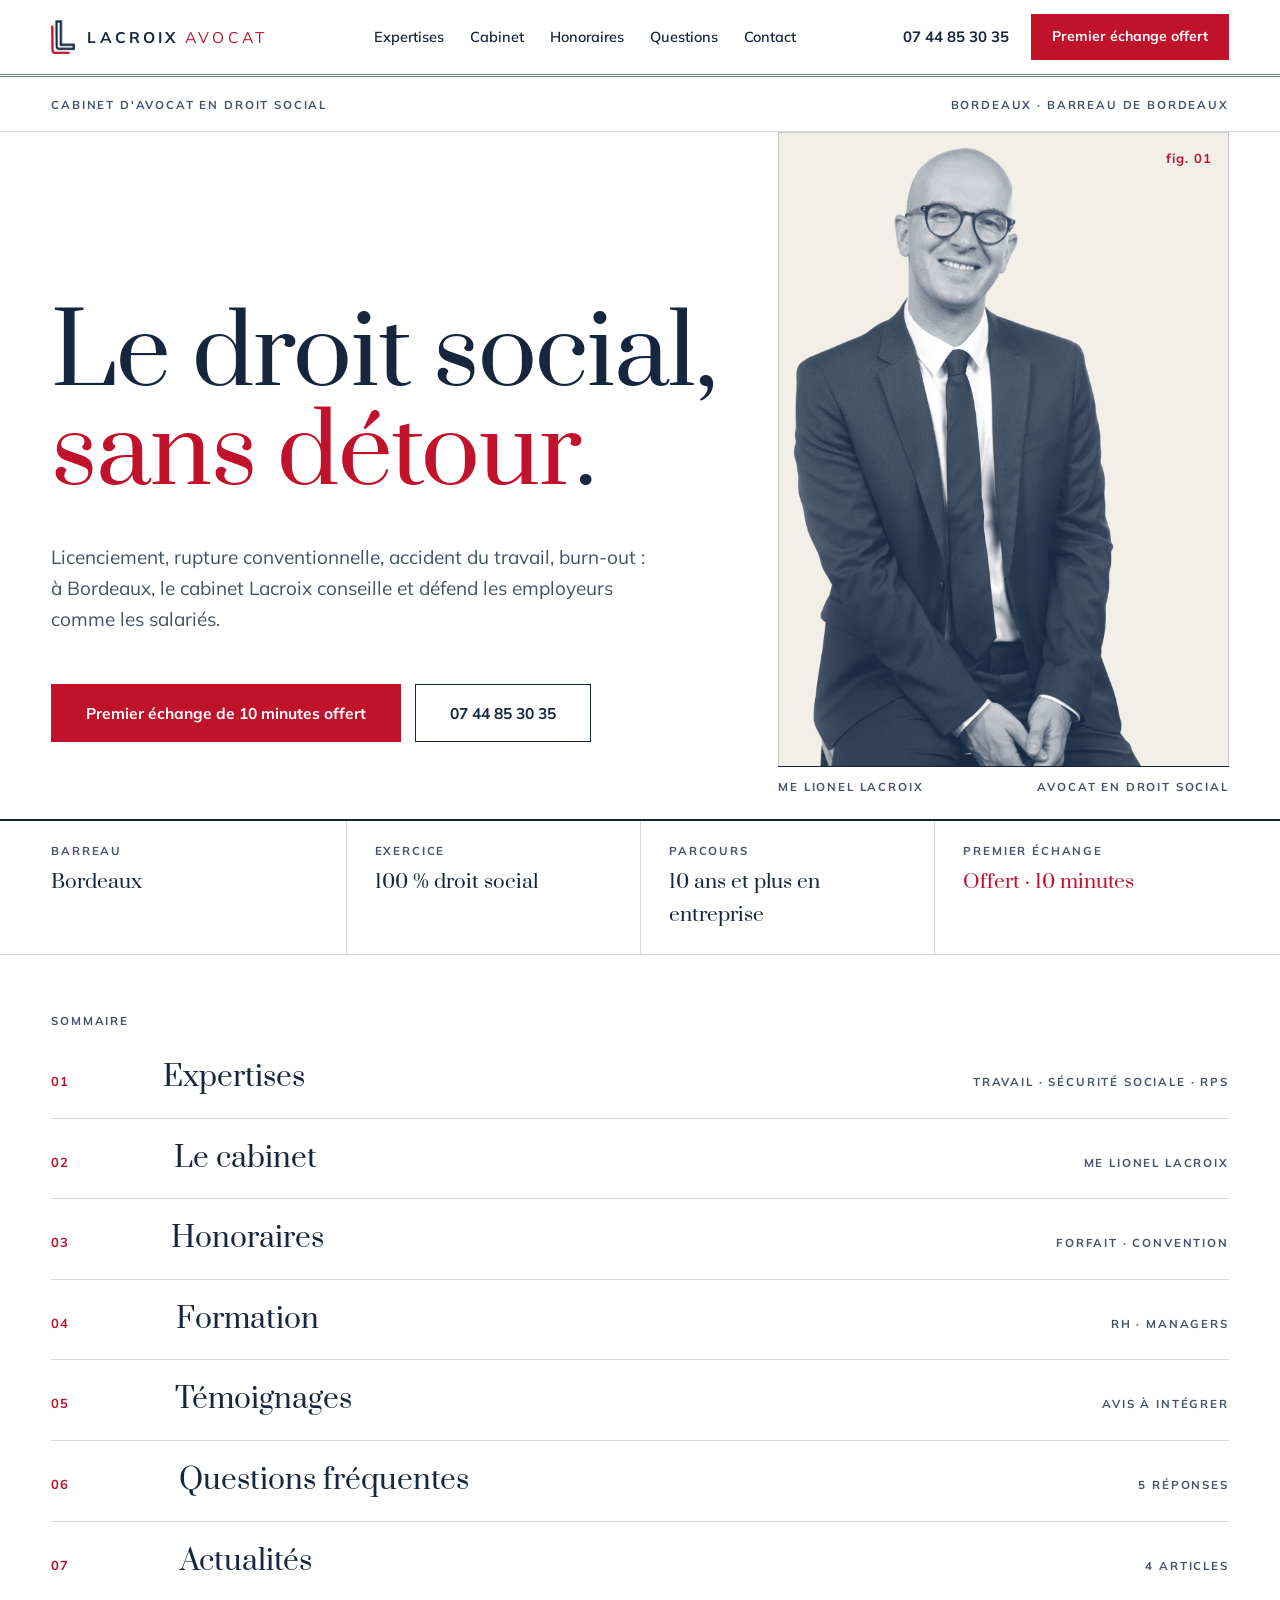
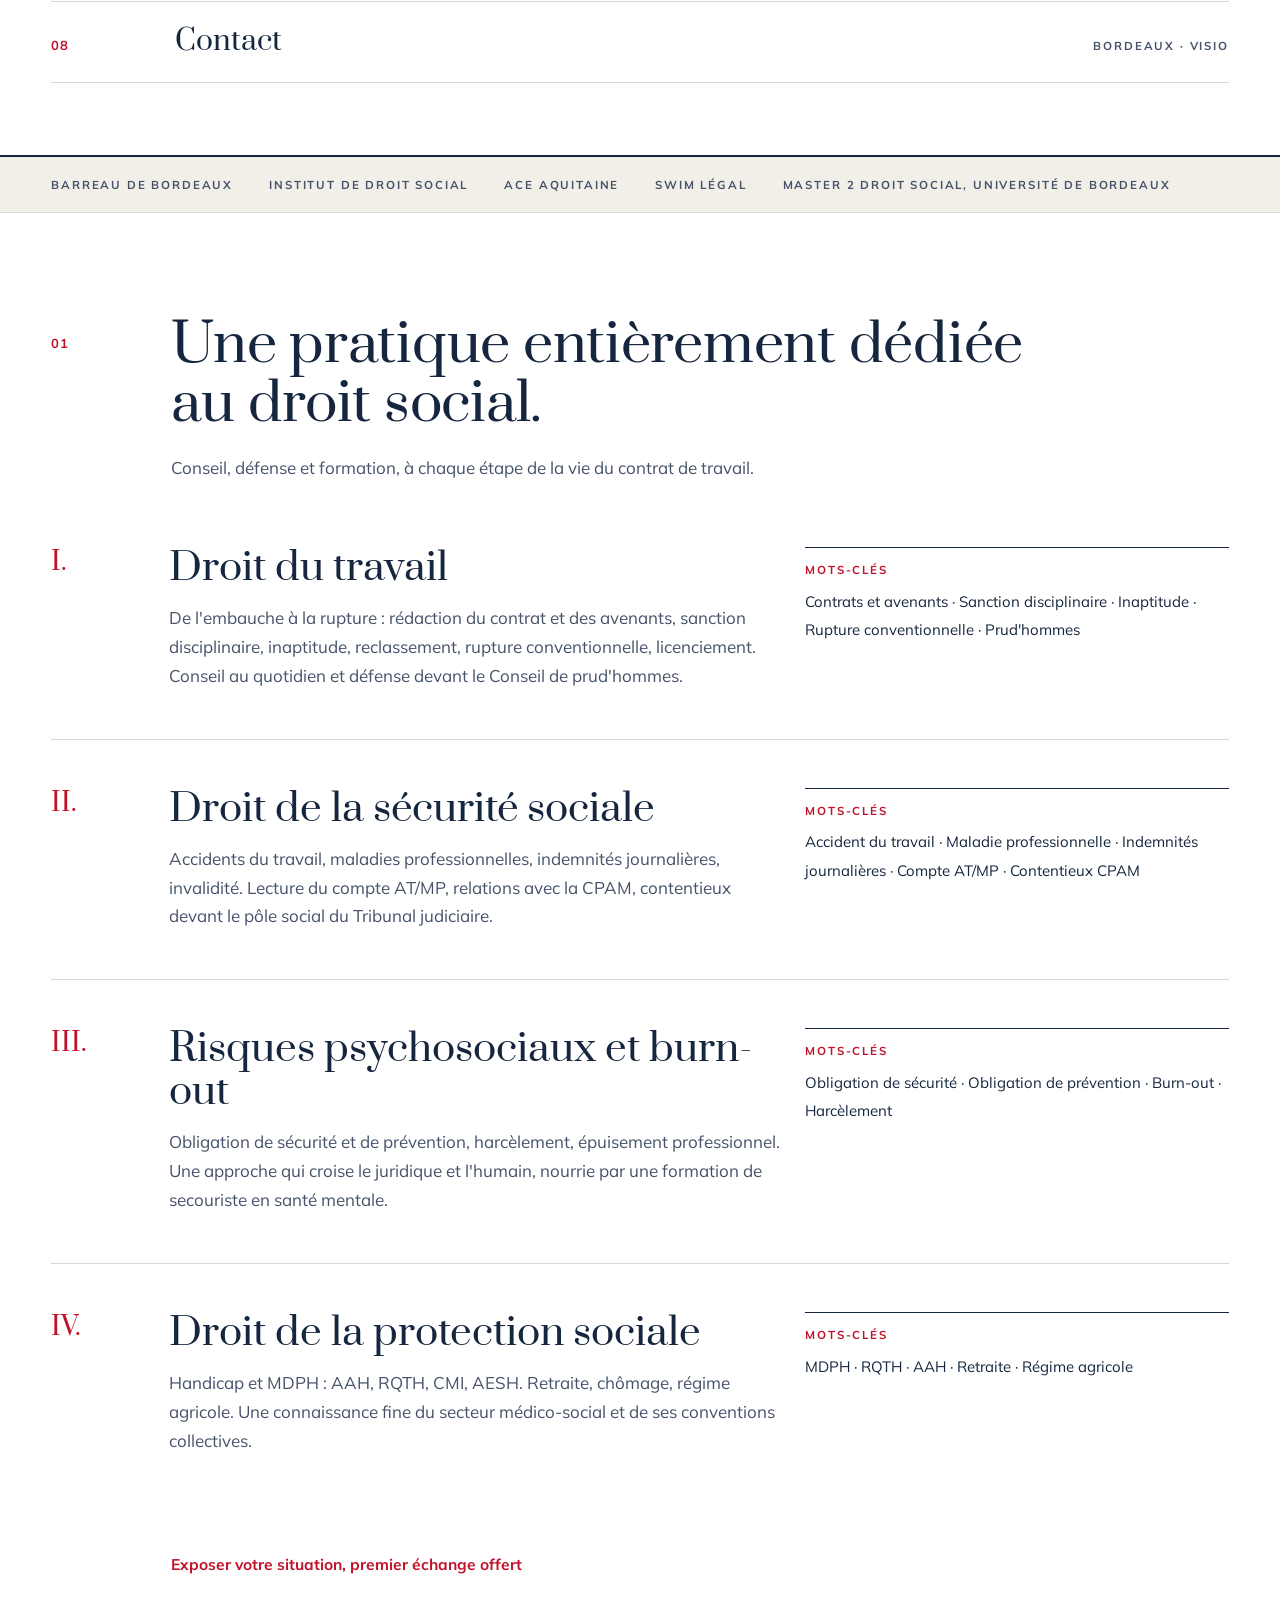
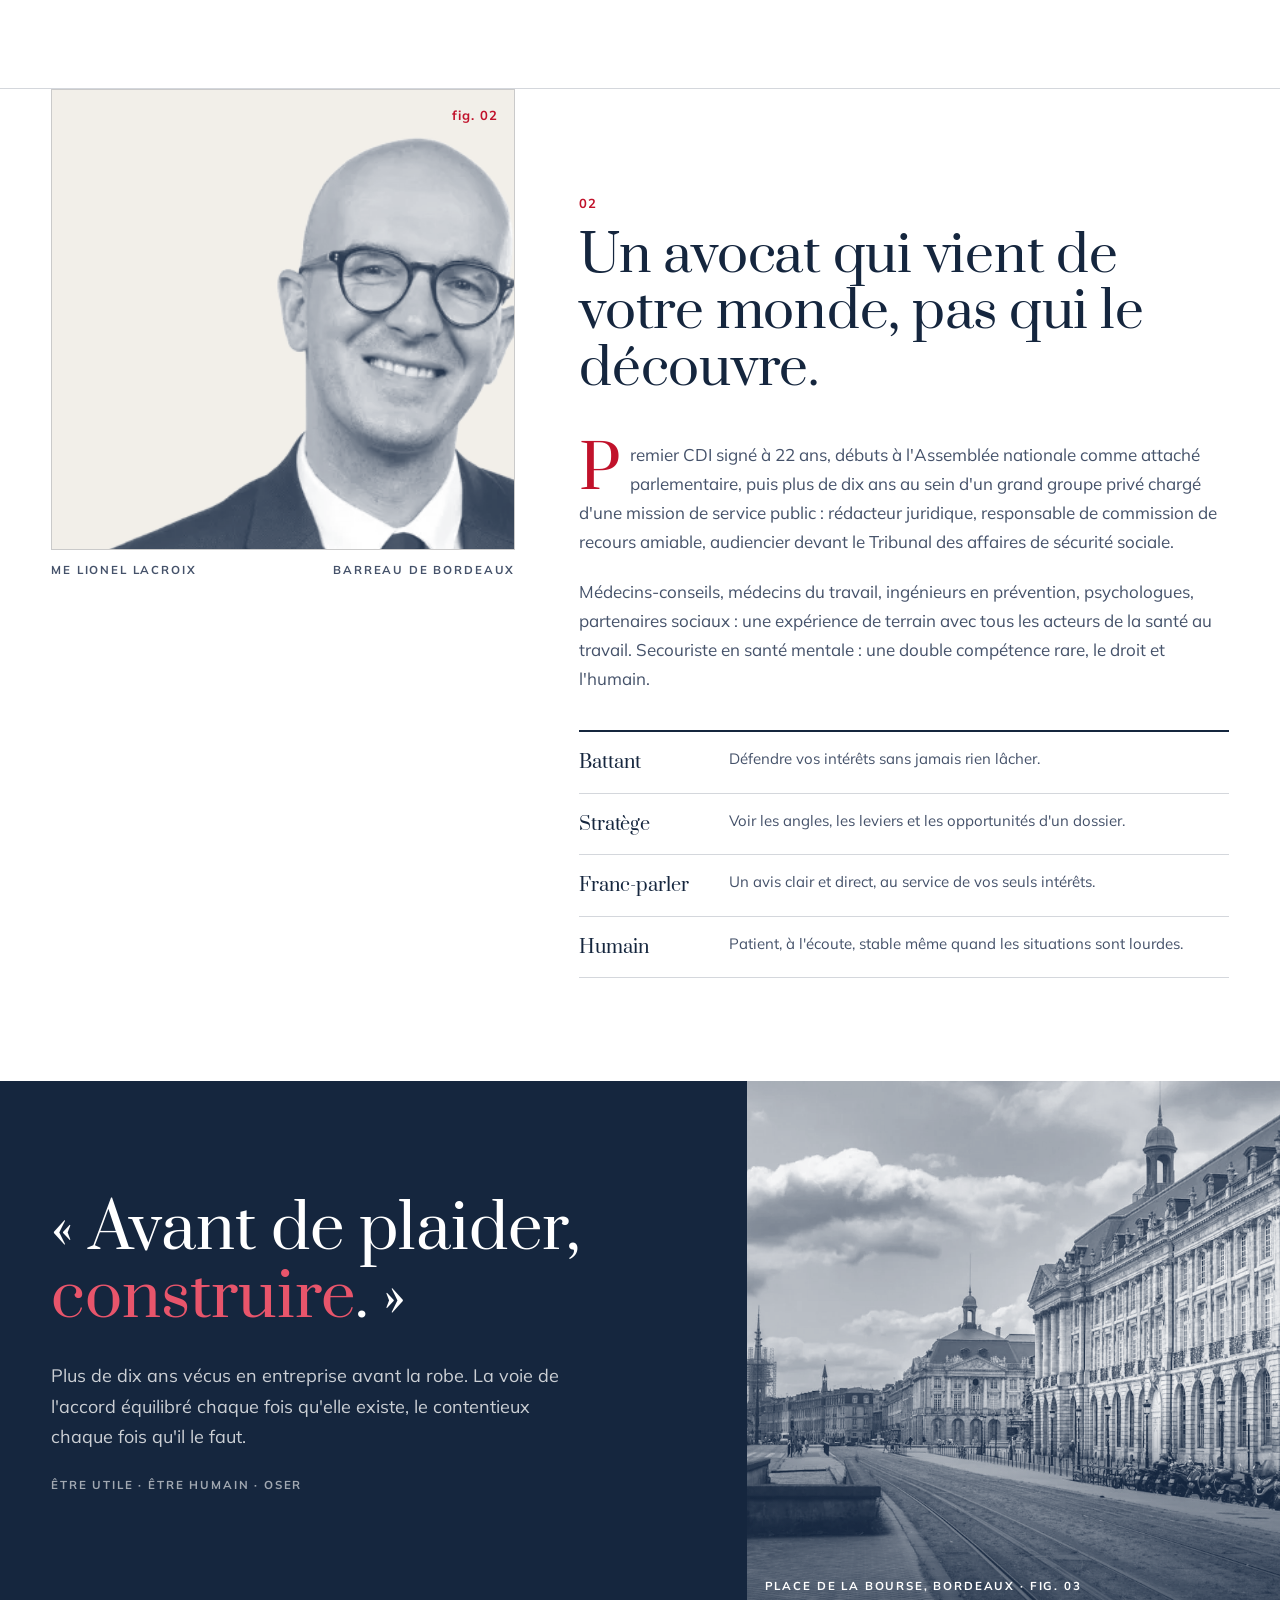
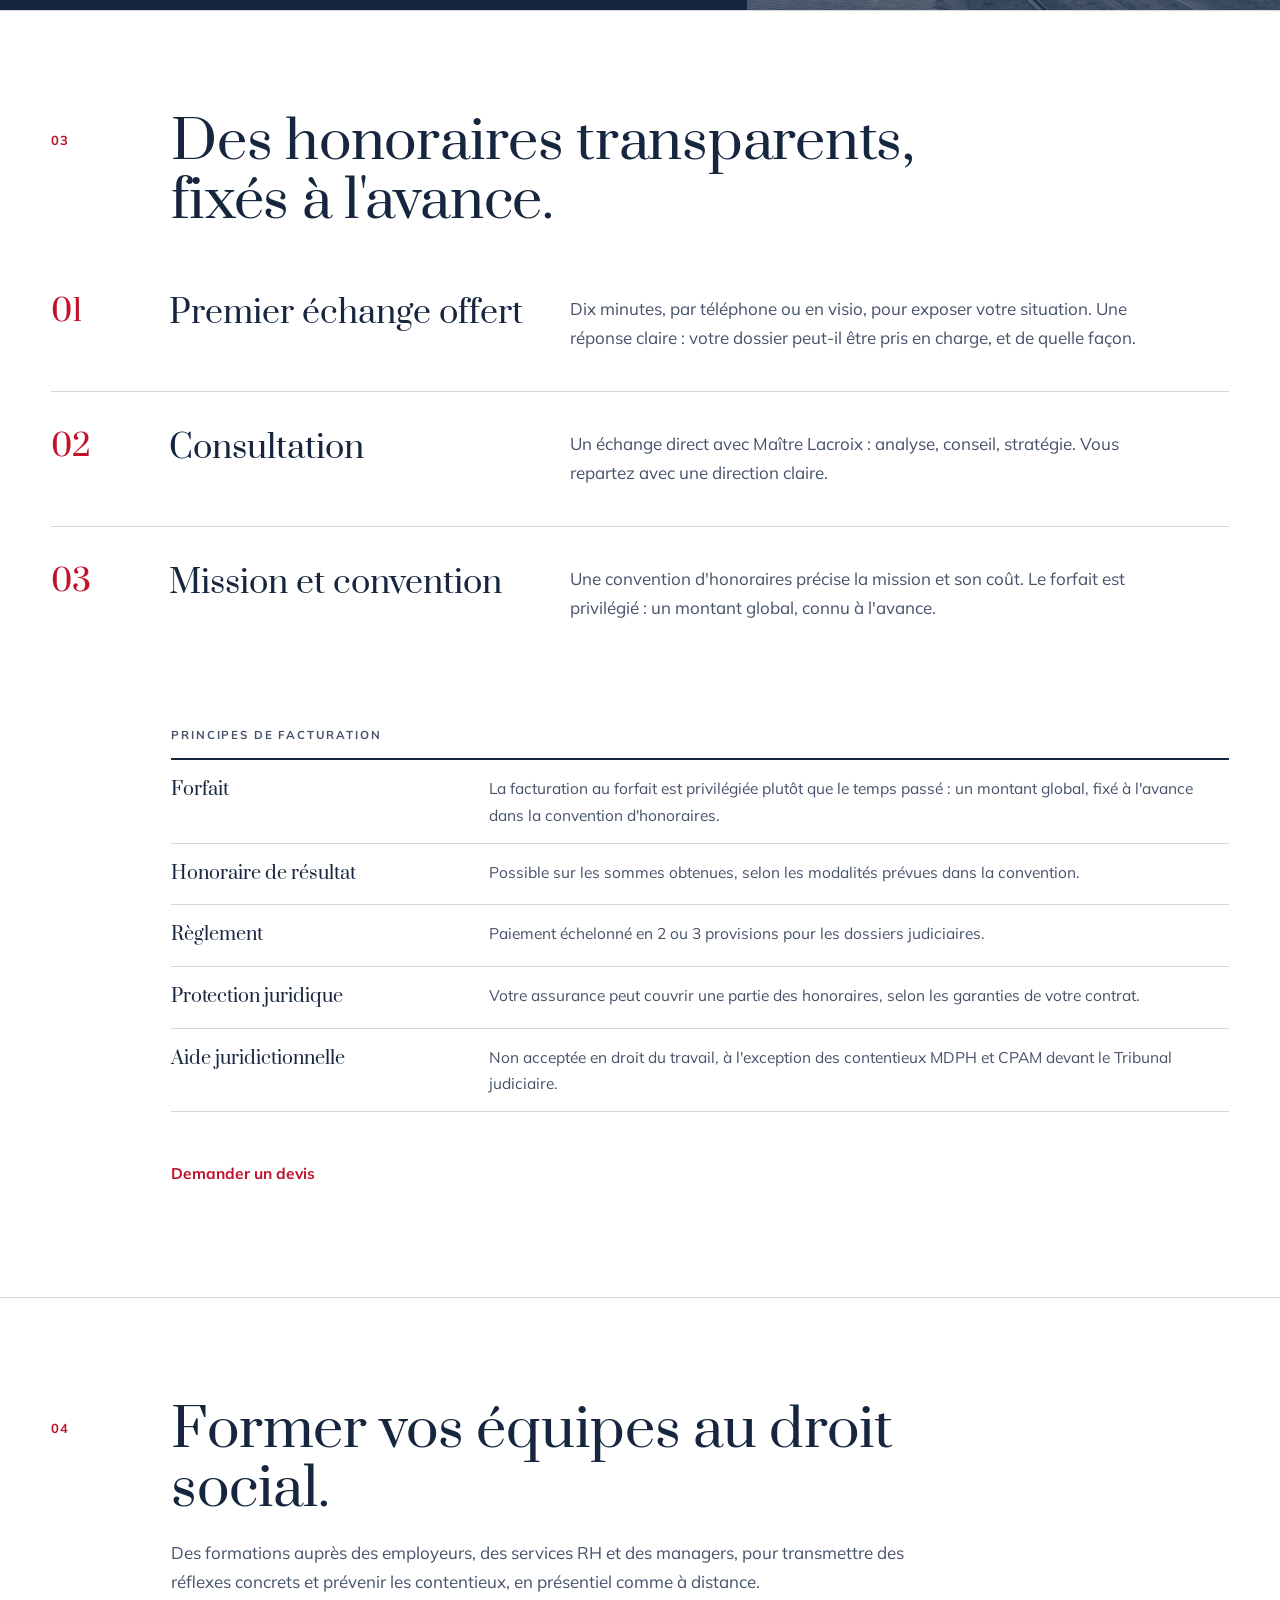
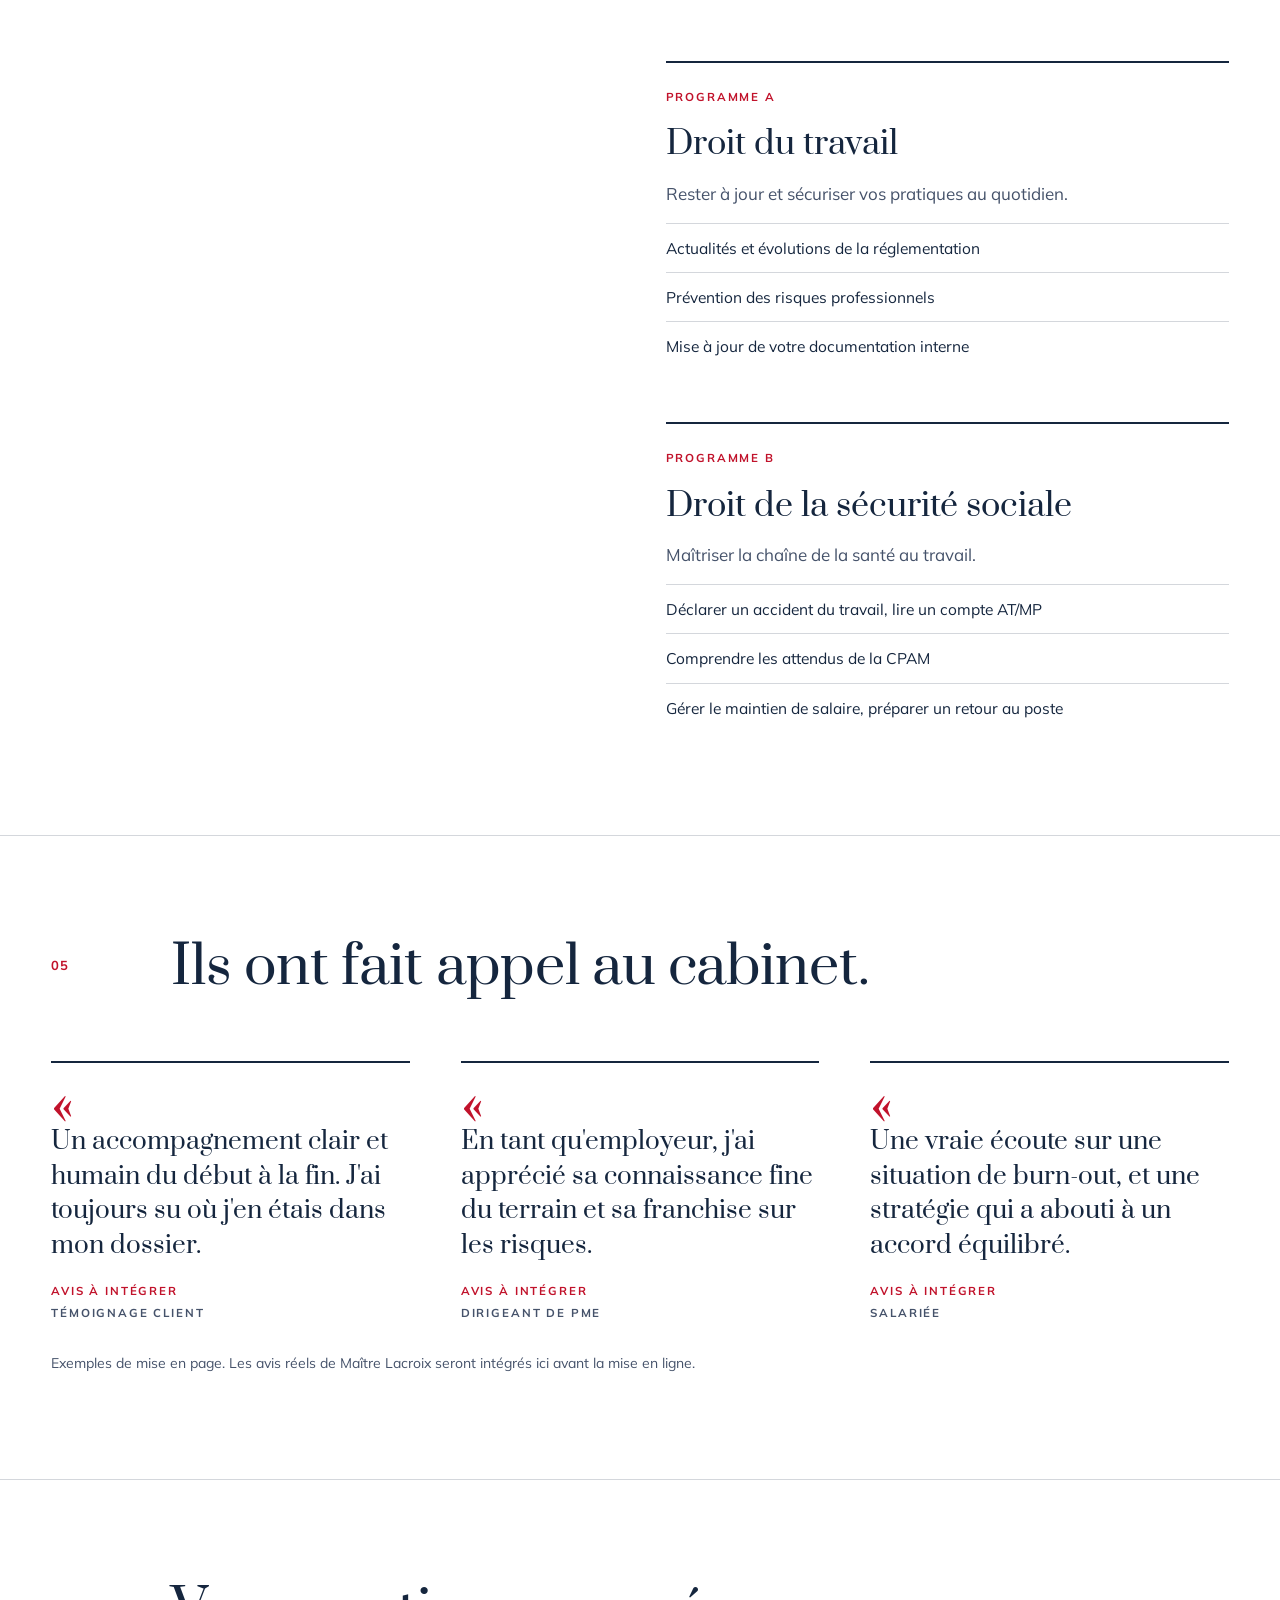
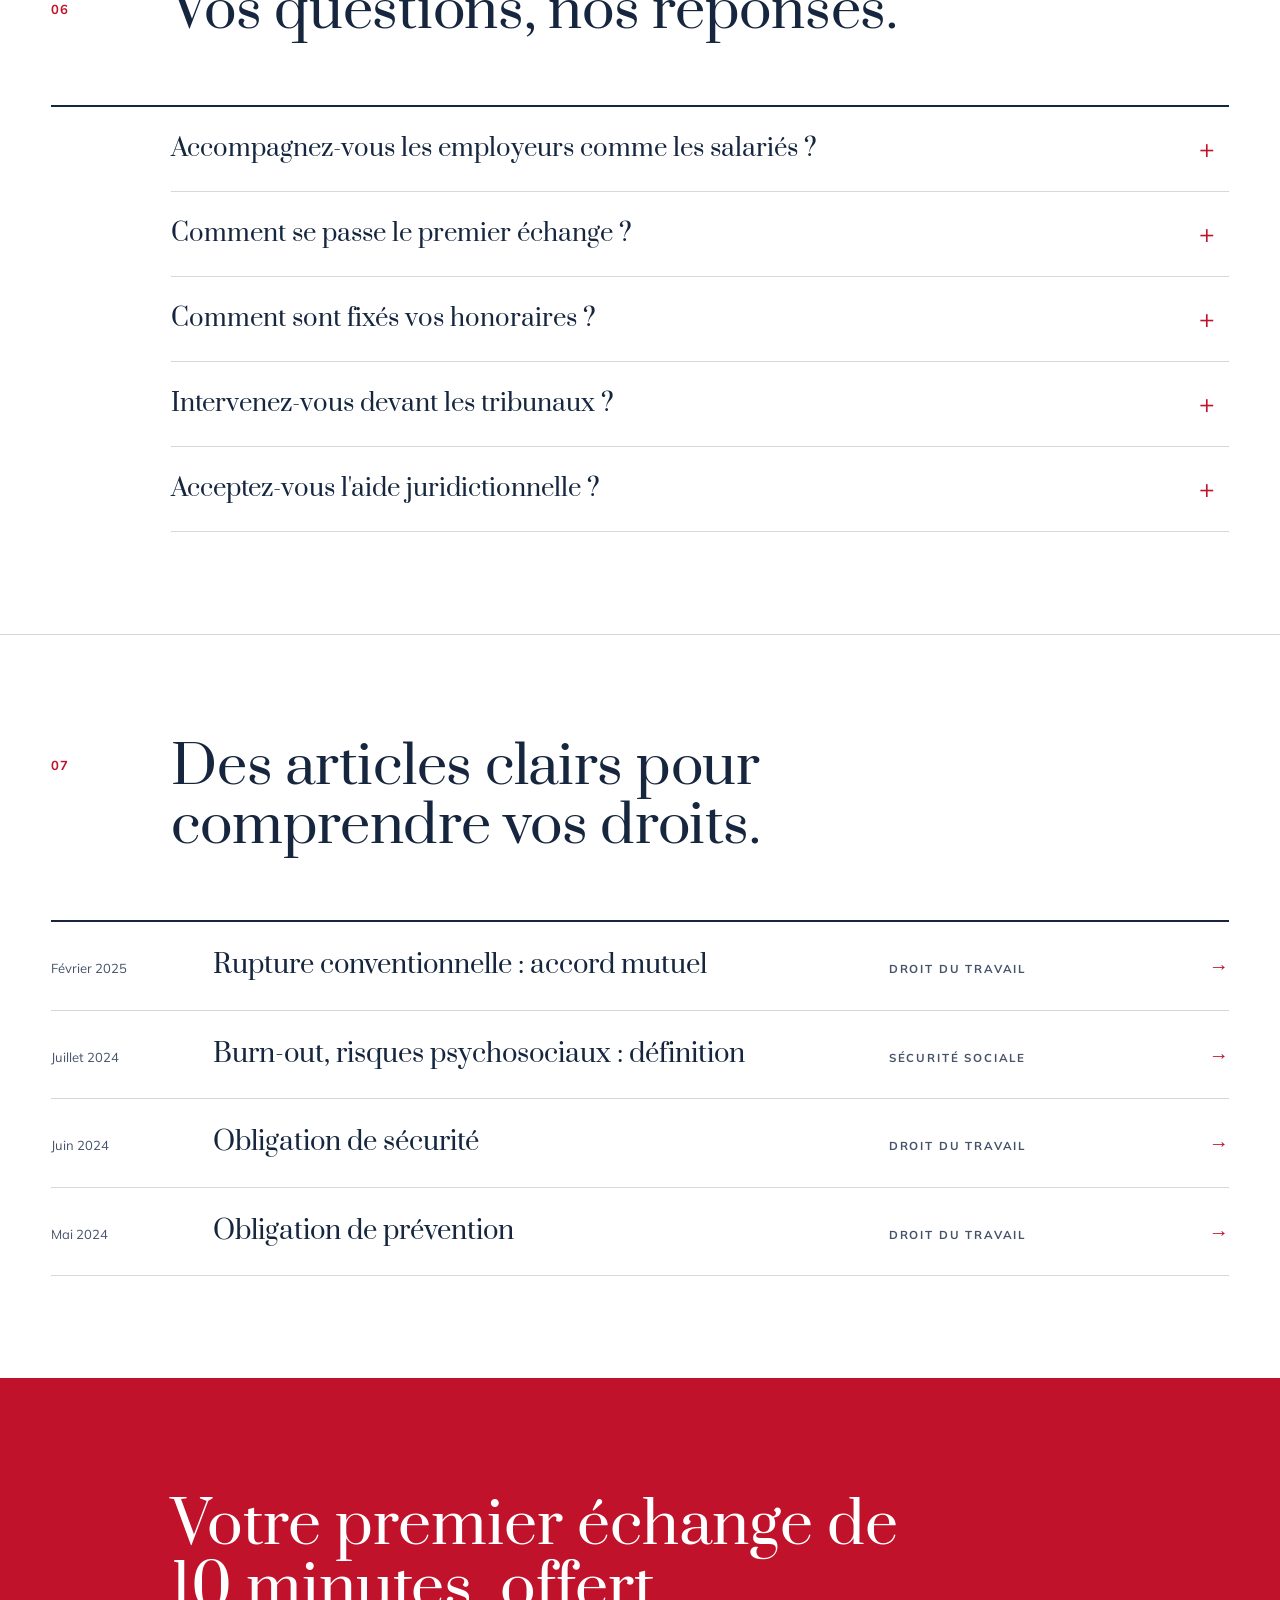
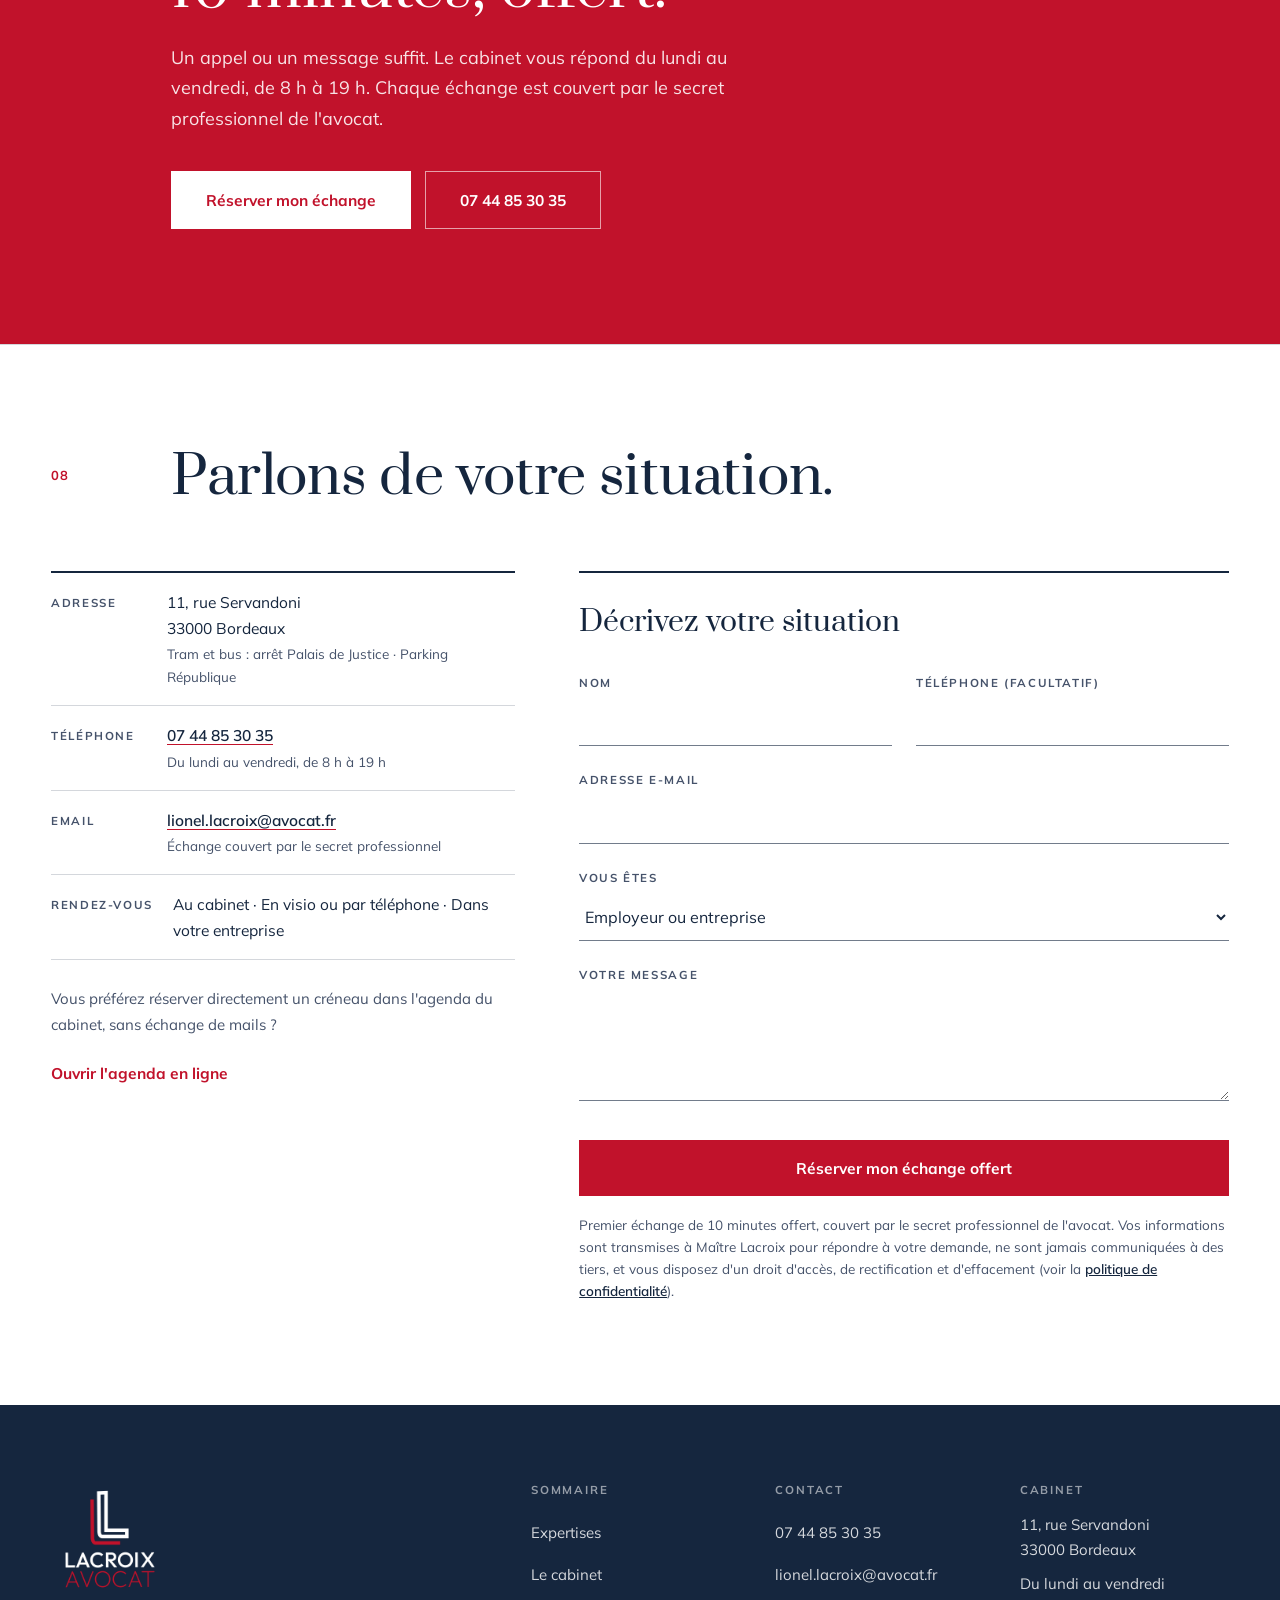
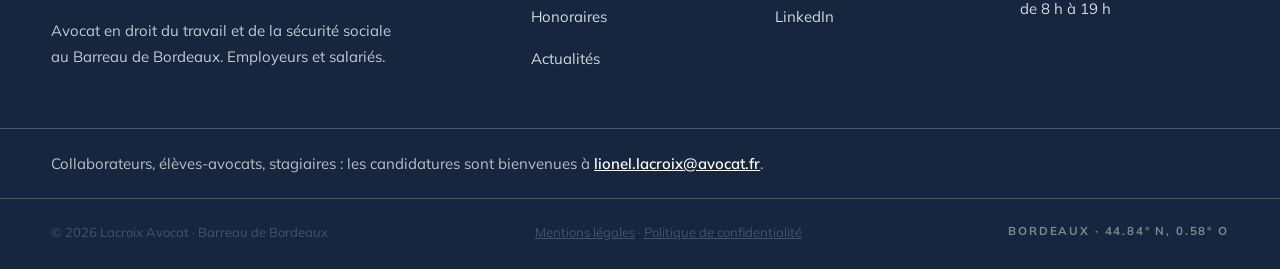
==== commit 5a9e8231: "V2 « La note » : hero une de journal + page plus visuelle Hero recompose en une : manchette double f" ====
--- a/v2/index.html
+++ b/v2/index.html
@@ -14,6 +14,18 @@
 <script>document.documentElement.classList.add('js');</script>
 </head>
 <body>
+
+<!-- Filtre duotone encre (photos traitées aux couleurs de la marque) -->
+<svg aria-hidden="true" focusable="false" style="position:absolute;width:0;height:0;overflow:hidden">
+  <filter id="duotone-encre" color-interpolation-filters="sRGB">
+    <feColorMatrix type="matrix" values="0.299 0.587 0.114 0 0  0.299 0.587 0.114 0 0  0.299 0.587 0.114 0 0  0 0 0 1 0"/>
+    <feComponentTransfer>
+      <feFuncR type="table" tableValues="0.082 1"/>
+      <feFuncG type="table" tableValues="0.149 1"/>
+      <feFuncB type="table" tableValues="0.243 1"/>
+    </feComponentTransfer>
+  </filter>
+</svg>
 
 <a class="skip-link" href="#contenu">Aller au contenu</a>
 
@@ -58,10 +70,15 @@
 
 <main id="contenu">
 
-<!-- ===================== HERO ===================== -->
+<!-- ===================== HERO · une de journal ===================== -->
 <section class="hero">
-  <div class="conteneur hero-haut">
-    <div>
+  <div class="conteneur manchette" data-reveal>
+    <span class="meta">Cabinet d'avocat en droit social</span>
+    <span class="meta">Bordeaux · Barreau de Bordeaux</span>
+  </div>
+
+  <div class="conteneur hero-une">
+    <div class="hero-texte">
       <h1 data-reveal>Le droit social, <span class="rouge">sans détour</span>.</h1>
       <p class="hero-sous" data-reveal>Licenciement, rupture conventionnelle, accident du travail, burn-out : à Bordeaux, le cabinet Lacroix conseille et défend les employeurs comme les salariés.</p>
       <div class="hero-cta" data-reveal>
@@ -69,15 +86,31 @@
         <a class="btn btn-encre" href="tel:+33744853035">07 44 85 30 35</a>
       </div>
     </div>
-    <aside class="fiche" data-reveal aria-label="Le cabinet en bref">
-      <p class="meta fiche-titre">Le cabinet en bref</p>
+    <figure class="hero-figure duotone" data-reveal>
+      <div class="cadre">
+        <span class="folio">fig. 01</span>
+        <picture>
+          <source srcset="img/lionel-lacroix.webp" type="image/webp">
+          <img src="img/lionel-lacroix.png" alt="Maître Lionel Lacroix, avocat en droit social à Bordeaux" width="596" height="918" fetchpriority="high">
+        </picture>
+      </div>
+      <figcaption>
+        <span class="meta">Me Lionel Lacroix</span>
+        <span class="meta">Avocat en droit social</span>
+      </figcaption>
+    </figure>
+  </div>
+
+  <!-- Bandeau de faits -->
+  <div class="fiche-bande" data-reveal>
+    <div class="conteneur">
       <dl>
         <div><dt>Barreau</dt><dd>Bordeaux</dd></div>
         <div><dt>Exercice</dt><dd>100&nbsp;% droit social</dd></div>
         <div><dt>Parcours</dt><dd>10 ans et plus en entreprise</dd></div>
-        <div><dt>Premier échange</dt><dd><span class="rouge">Offert, 10 minutes</span></dd></div>
+        <div><dt>Premier échange</dt><dd><span class="rouge">Offert · 10 minutes</span></dd></div>
       </dl>
-    </aside>
+    </div>
   </div>
 
   <!-- Sommaire -->
@@ -117,7 +150,7 @@
     </header>
 
     <article class="entree" data-reveal>
-      <span class="meta">I.</span>
+      <span class="entree-num">I.</span>
       <div class="entree-texte">
         <h3>Droit du travail</h3>
         <p>De l'embauche à la rupture : rédaction du contrat et des avenants, sanction disciplinaire, inaptitude, reclassement, rupture conventionnelle, licenciement. Conseil au quotidien et défense devant le Conseil de prud'hommes.</p>
@@ -129,7 +162,7 @@
     </article>
 
     <article class="entree" data-reveal>
-      <span class="meta">II.</span>
+      <span class="entree-num">II.</span>
       <div class="entree-texte">
         <h3>Droit de la sécurité sociale</h3>
         <p>Accidents du travail, maladies professionnelles, indemnités journalières, invalidité. Lecture du compte AT/MP, relations avec la CPAM, contentieux devant le pôle social du Tribunal judiciaire.</p>
@@ -141,7 +174,7 @@
     </article>
 
     <article class="entree" data-reveal>
-      <span class="meta">III.</span>
+      <span class="entree-num">III.</span>
       <div class="entree-texte">
         <h3>Risques psychosociaux et burn-out</h3>
         <p>Obligation de sécurité et de prévention, harcèlement, épuisement professionnel. Une approche qui croise le juridique et l'humain, nourrie par une formation de secouriste en santé mentale.</p>
@@ -153,7 +186,7 @@
     </article>
 
     <article class="entree" data-reveal>
-      <span class="meta">IV.</span>
+      <span class="entree-num">IV.</span>
       <div class="entree-texte">
         <h3>Droit de la protection sociale</h3>
         <p>Handicap et MDPH : AAH, RQTH, CMI, AESH. Retraite, chômage, régime agricole. Une connaissance fine du secteur médico-social et de ses conventions collectives.</p>
@@ -171,45 +204,49 @@
 </section>
 
 <!-- ===================== 02 · LE CABINET ===================== -->
-<section class="section" id="cabinet">
-  <div class="conteneur">
-    <header class="section-entete">
+<section class="section section-cabinet" id="cabinet">
+  <div class="conteneur cabinet-grille">
+    <figure class="cabinet-figure duotone" data-reveal>
+      <div class="cadre">
+        <span class="folio">fig. 02</span>
+        <picture>
+          <source srcset="img/lionel-lacroix.webp" type="image/webp">
+          <img src="img/lionel-lacroix.png" alt="Maître Lionel Lacroix, avocat en droit social à Bordeaux" width="596" height="918" loading="lazy">
+        </picture>
+      </div>
+      <figcaption>
+        <span class="meta">Me Lionel Lacroix</span>
+        <span class="meta">Barreau de Bordeaux</span>
+      </figcaption>
+    </figure>
+    <div class="cabinet-bio">
       <span class="folio" data-reveal>02</span>
       <h2 data-reveal>Un avocat qui vient de votre monde, pas qui le découvre.</h2>
-    </header>
-    <div class="cabinet-grille">
-      <figure class="cabinet-figure" data-reveal>
-        <div class="cadre">
-          <picture>
-            <source srcset="img/lionel-lacroix.webp" type="image/webp">
-            <img src="img/lionel-lacroix.png" alt="Maître Lionel Lacroix, avocat en droit social à Bordeaux" width="596" height="918">
-          </picture>
-        </div>
-        <figcaption>
-          <span class="meta">Me Lionel Lacroix</span>
-          <span class="meta">Barreau de Bordeaux</span>
-        </figcaption>
-      </figure>
-      <div class="cabinet-bio">
-        <p data-reveal>Premier CDI signé à 22 ans, débuts à l'Assemblée nationale comme attaché parlementaire, puis plus de dix ans au sein d'un grand groupe privé chargé d'une mission de service public : rédacteur juridique, responsable de commission de recours amiable, audiencier devant le Tribunal des affaires de sécurité sociale.</p>
-        <p data-reveal>Médecins-conseils, médecins du travail, ingénieurs en prévention, psychologues, partenaires sociaux : une expérience de terrain avec tous les acteurs de la santé au travail. Secouriste en santé mentale : une double compétence rare, le droit et l'humain.</p>
-        <ul class="qualites" data-reveal>
-          <li><h3>Battant</h3><p>Défendre vos intérêts sans jamais rien lâcher.</p></li>
-          <li><h3>Stratège</h3><p>Voir les angles, les leviers et les opportunités d'un dossier.</p></li>
-          <li><h3>Franc-parler</h3><p>Un avis clair et direct, au service de vos seuls intérêts.</p></li>
-          <li><h3>Humain</h3><p>Patient, à l'écoute, stable même quand les situations sont lourdes.</p></li>
-        </ul>
-      </div>
-    </div>
-  </div>
-</section>
-
-<!-- ===================== LA CONVICTION (unique bande sombre) ===================== -->
-<section class="bande-sombre">
-  <div class="conteneur section-corps">
-    <p class="bande-citation" data-reveal>« Avant de plaider, <span class="rouge">construire</span>. »</p>
-    <p class="bande-suite" data-reveal>Plus de dix ans vécus en entreprise avant la robe. La voie de l'accord équilibré chaque fois qu'elle existe, le contentieux chaque fois qu'il le faut.</p>
+      <p data-reveal>Premier CDI signé à 22 ans, débuts à l'Assemblée nationale comme attaché parlementaire, puis plus de dix ans au sein d'un grand groupe privé chargé d'une mission de service public : rédacteur juridique, responsable de commission de recours amiable, audiencier devant le Tribunal des affaires de sécurité sociale.</p>
+      <p data-reveal>Médecins-conseils, médecins du travail, ingénieurs en prévention, psychologues, partenaires sociaux : une expérience de terrain avec tous les acteurs de la santé au travail. Secouriste en santé mentale : une double compétence rare, le droit et l'humain.</p>
+      <ul class="qualites" data-reveal>
+        <li><h3>Battant</h3><p>Défendre vos intérêts sans jamais rien lâcher.</p></li>
+        <li><h3>Stratège</h3><p>Voir les angles, les leviers et les opportunités d'un dossier.</p></li>
+        <li><h3>Franc-parler</h3><p>Un avis clair et direct, au service de vos seuls intérêts.</p></li>
+        <li><h3>Humain</h3><p>Patient, à l'écoute, stable même quand les situations sont lourdes.</p></li>
+      </ul>
+    </div>
+  </div>
+</section>
+
+<!-- ===================== DIPTYQUE · la conviction ===================== -->
+<section class="diptyque">
+  <div class="diptyque-texte">
+    <p class="diptyque-citation" data-reveal>« Avant de plaider, <span class="rouge">construire</span>. »</p>
+    <p class="diptyque-suite" data-reveal>Plus de dix ans vécus en entreprise avant la robe. La voie de l'accord équilibré chaque fois qu'elle existe, le contentieux chaque fois qu'il le faut.</p>
     <p class="meta" data-reveal>Être utile · Être humain · Oser</p>
+  </div>
+  <div class="diptyque-photo duotone">
+    <picture>
+      <source srcset="img/bordeaux.webp" type="image/webp">
+      <img src="img/bordeaux.jpg" alt="Place de la Bourse et tramway, Bordeaux" width="1080" height="771" loading="lazy">
+    </picture>
+    <span class="meta">Place de la Bourse, Bordeaux · fig. 03</span>
   </div>
 </section>
 
@@ -223,17 +260,17 @@
 
     <ol class="etapes">
       <li data-reveal>
-        <span class="meta">01</span>
+        <span class="etapes-num">01</span>
         <h3>Premier échange offert</h3>
         <p>Dix minutes, par téléphone ou en visio, pour exposer votre situation. Une réponse claire : votre dossier peut-il être pris en charge, et de quelle façon.</p>
       </li>
       <li data-reveal>
-        <span class="meta">02</span>
+        <span class="etapes-num">02</span>
         <h3>Consultation</h3>
         <p>Un échange direct avec Maître Lacroix : analyse, conseil, stratégie. Vous repartez avec une direction claire.</p>
       </li>
       <li data-reveal>
-        <span class="meta">03</span>
+        <span class="etapes-num">03</span>
         <h3>Mission et convention</h3>
         <p>Une convention d'honoraires précise la mission et son coût. Le forfait est privilégié : un montant global, connu à l'avance.</p>
       </li>
@@ -303,15 +340,18 @@
     </header>
     <div class="citations">
       <figure class="citation-tiree" data-reveal>
-        <blockquote>« Un accompagnement clair et humain du début à la fin. J'ai toujours su où j'en étais dans mon dossier. »</blockquote>
+        <span class="citation-guillemet" aria-hidden="true">«</span>
+        <blockquote>Un accompagnement clair et humain du début à la fin. J'ai toujours su où j'en étais dans mon dossier.</blockquote>
         <figcaption><span class="meta">Avis à intégrer</span><span class="meta">Témoignage client</span></figcaption>
       </figure>
       <figure class="citation-tiree" data-reveal>
-        <blockquote>« En tant qu'employeur, j'ai apprécié sa connaissance fine du terrain et sa franchise sur les risques. »</blockquote>
+        <span class="citation-guillemet" aria-hidden="true">«</span>
+        <blockquote>En tant qu'employeur, j'ai apprécié sa connaissance fine du terrain et sa franchise sur les risques.</blockquote>
         <figcaption><span class="meta">Avis à intégrer</span><span class="meta">Dirigeant de PME</span></figcaption>
       </figure>
       <figure class="citation-tiree" data-reveal>
-        <blockquote>« Une vraie écoute sur une situation de burn-out, et une stratégie qui a abouti à un accord équilibré. »</blockquote>
+        <span class="citation-guillemet" aria-hidden="true">«</span>
+        <blockquote>Une vraie écoute sur une situation de burn-out, et une stratégie qui a abouti à un accord équilibré.</blockquote>
         <figcaption><span class="meta">Avis à intégrer</span><span class="meta">Salariée</span></figcaption>
       </figure>
     </div>
@@ -415,17 +455,19 @@
   </div>
 </section>
 
-<!-- ===================== PHOTO PLEINE PAGE ===================== -->
-<figure class="pleine-page">
-  <picture>
-    <source srcset="img/bordeaux.webp" type="image/webp">
-    <img src="img/bordeaux.jpg" alt="Place de la Bourse et tramway, Bordeaux" width="1080" height="771" loading="lazy">
-  </picture>
-  <figcaption>
-    <span class="meta">Place de la Bourse, Bordeaux</span>
-    <span class="meta">Cabinet : arrêt Palais de Justice</span>
-  </figcaption>
-</figure>
+<!-- ===================== BANDE ROUGE · le premier pas ===================== -->
+<section class="bande-rouge">
+  <div class="conteneur section-corps">
+    <div>
+      <h2 class="bande-rouge-titre" data-reveal>Votre premier échange de 10 minutes, offert.</h2>
+      <p class="bande-rouge-sous" data-reveal>Un appel ou un message suffit. Le cabinet vous répond du lundi au vendredi, de 8&nbsp;h à 19&nbsp;h. Chaque échange est couvert par le secret professionnel de l'avocat.</p>
+      <div class="hero-cta" data-reveal>
+        <a class="btn btn-papier" href="#contact">Réserver mon échange</a>
+        <a class="btn btn-blanc-bord" href="tel:+33744853035">07 44 85 30 35</a>
+      </div>
+    </div>
+  </div>
+</section>
 
 <!-- ===================== 08 · CONTACT ===================== -->
 <section class="section" id="contact">
--- a/v2/css/style.css
+++ b/v2/css/style.css
@@ -1,8 +1,8 @@
 /* ============================================================
    LACROIX AVOCAT · V2 « La note » : revue juridique
-   Papier blanc, encre marine, rouge en annotation rare.
-   Un seul primitif : l'index à filets. Zéro carte, zéro ombre,
-   zéro arrondi. Prata (display) + Mulish (labeur).
+   Papier, encre marine, rouge en annotation. Filets, duotone,
+   échelle typographique extrême, un diptyque, une bande rouge.
+   Prata (display) + Mulish (labeur). Zéro carte, zéro ombre.
    ============================================================ */
 
 /* ---------- Polices auto-hébergées ---------- */
@@ -38,14 +38,14 @@
 /* ---------- Variables ---------- */
 :root {
   --papier: #FFFFFF;
-  --encre: #15263E;          /* marine client = encre */
+  --encre: #15263E;
   --encre-70: #45526A;
-  --rouge: #C1122B;          /* annotation rare */
+  --rouge: #C1122B;
   --rouge-fonce: #9C0F22;
   --filet: rgba(21, 38, 62, 0.18);
-  --filet-fort: rgba(21, 38, 62, 0.55);
-  --filet-clair: rgba(255, 255, 255, 0.22);
-  --cellule: #F4F2ED;        /* fond de cellule photo, unique usage */
+  --filet-fort: rgba(21, 38, 62, 0.6);
+  --filet-clair: rgba(255, 255, 255, 0.24);
+  --cellule: #F2EFE9;
   --titre: 'Prata', Georgia, serif;
   --corps: 'Mulish', Helvetica, Arial, sans-serif;
   --largeur: 1280px;
@@ -84,6 +84,9 @@
 }
 
 section[id] { scroll-margin-top: calc(var(--header-h) + 8px); }
+
+/* Photos : duotone encre (filtre SVG déclaré dans la page) */
+.duotone img { filter: url(#duotone-encre); }
 
 /* Révélations GSAP */
 .js [data-reveal] { opacity: 0; }
@@ -102,27 +105,19 @@
 .skip-link:focus { left: 0; }
 
 :focus-visible { outline: 2px solid var(--rouge); outline-offset: 3px; }
-.bande-sombre :focus-visible,
+.diptyque :focus-visible,
+.bande-rouge :focus-visible,
 .site-pied :focus-visible { outline-color: var(--papier); }
 
-/* ---------- Liens : soulignement animé (seule micro-interaction) ---------- */
-.lien {
-  color: var(--encre);
-  font-weight: 600;
-  text-decoration: none;
-  background: linear-gradient(var(--rouge), var(--rouge)) 0 100% / 100% 1px no-repeat;
-  transition: color 0.22s ease;
-  padding-bottom: 2px;
-}
-.lien:hover { color: var(--rouge); }
-
+/* ---------- Liens annotés ---------- */
 .annotation {
   display: inline-flex;
   align-items: center;
+  gap: 10px;
   min-height: 44px;
   color: var(--rouge);
   font-weight: 700;
-  font-size: 0.9375rem;
+  font-size: 0.9688rem;
   text-decoration: none;
   background: linear-gradient(var(--rouge), var(--rouge)) 0 100% / 0 1px no-repeat;
   transition: background-size 0.25s ease;
@@ -135,8 +130,8 @@
   align-items: center;
   justify-content: center;
   gap: 10px;
-  min-height: 54px;
-  padding: 14px 32px;
+  min-height: 56px;
+  padding: 15px 34px;
   border: 1px solid transparent;
   border-radius: 0;
   font-family: var(--corps);
@@ -149,21 +144,15 @@
 }
 .btn-rouge { background: var(--rouge); color: var(--papier); }
 .btn-rouge:hover { background: var(--rouge-fonce); }
-.btn-encre {
-  background: transparent;
-  color: var(--encre);
-  border-color: var(--encre);
-}
+.btn-encre { background: transparent; color: var(--encre); border-color: var(--encre); }
 .btn-encre:hover { background: var(--encre); color: var(--papier); }
-.btn-papier {
-  background: transparent;
-  color: var(--papier);
-  border-color: rgba(255, 255, 255, 0.55);
-}
-.btn-papier:hover { background: var(--papier); color: var(--encre); border-color: var(--papier); }
+.btn-papier { background: var(--papier); color: var(--rouge); }
+.btn-papier:hover { background: var(--encre); color: var(--papier); }
+.btn-blanc-bord { background: transparent; color: var(--papier); border-color: rgba(255, 255, 255, 0.6); }
+.btn-blanc-bord:hover { background: var(--papier); color: var(--encre); border-color: var(--papier); }
 .btn-large { width: 100%; }
 
-/* ---------- Méta : petites capitales de marge ---------- */
+/* ---------- Méta ---------- */
 .meta {
   font-size: 0.7188rem;
   font-weight: 700;
@@ -172,10 +161,8 @@
   color: var(--encre-70);
   font-variant-numeric: tabular-nums;
 }
-
-/* ---------- Numéro de section en marge ---------- */
 .folio {
-  font-size: 0.75rem;
+  font-size: 0.8125rem;
   font-weight: 700;
   letter-spacing: 0.08em;
   color: var(--rouge);
@@ -183,42 +170,50 @@
 }
 
 /* ============================================================
-   EN-TÊTE DE SECTION : folio en marge + titre Prata
-   ============================================================ */
-.section { border-top: 1px solid var(--filet); padding: clamp(56px, 8vw, 104px) 0; }
+   SECTIONS
+   ============================================================ */
+.section { border-top: 1px solid var(--filet); padding: clamp(60px, 8vw, 112px) 0; }
 
 .section-entete {
   display: grid;
   grid-template-columns: minmax(64px, 1fr) minmax(0, 11fr);
   gap: 0 24px;
-  margin-bottom: clamp(36px, 5vw, 64px);
-}
-.section-entete .folio { padding-top: 14px; }
+  margin-bottom: clamp(40px, 5vw, 68px);
+}
+.section-entete .folio { padding-top: 16px; }
 .section-entete h2 {
-  font-size: clamp(1.9rem, 3.6vw, 3.1rem);
-  line-height: 1.14;
-  max-width: 17em;
+  font-size: clamp(2.1rem, 4.2vw, 3.6rem);
+  line-height: 1.1;
+  letter-spacing: -0.005em;
+  max-width: 16em;
 }
 .section-entete .section-sous {
   grid-column: 2;
   max-width: 46em;
-  margin-top: 18px;
+  margin-top: 20px;
   font-size: 1.0625rem;
 }
 
-/* Corps de section aligné sur la colonne de contenu */
 .section-corps { display: grid; grid-template-columns: minmax(64px, 1fr) minmax(0, 11fr); gap: 0 24px; }
 .section-corps > * { grid-column: 2; }
 
-/* ============================================================
-   HEADER
+.section-fin {
+  display: grid;
+  grid-template-columns: minmax(64px, 1fr) minmax(0, 11fr);
+  gap: 0 24px;
+  margin-top: clamp(24px, 3vw, 40px);
+}
+.section-fin > * { grid-column: 2; }
+
+/* ============================================================
+   HEADER · manchette
    ============================================================ */
 .site-header {
   position: sticky;
   top: 0;
   z-index: 100;
   background: var(--papier);
-  border-bottom: 1px solid var(--filet);
+  border-bottom: 3px double var(--filet-fort);
 }
 .header-inner {
   display: flex;
@@ -313,82 +308,128 @@
 .menu-mobile-pied { display: flex; flex-direction: column; gap: 10px; margin-top: 16px; }
 
 /* ============================================================
-   HERO : typographie seule + sommaire
-   ============================================================ */
-.hero { padding: clamp(52px, 7vw, 104px) 0 0; }
-
-.hero-haut {
-  display: grid;
-  grid-template-columns: minmax(0, 8fr) minmax(240px, 4fr);
-  gap: clamp(32px, 5vw, 88px);
-  align-items: start;
-  padding-bottom: clamp(48px, 6vw, 88px);
-}
+   HERO · une de journal
+   ============================================================ */
+.hero { overflow: hidden; }
+
+/* Manchette : ligne de tête */
+.manchette {
+  display: flex;
+  flex-wrap: wrap;
+  justify-content: space-between;
+  gap: 8px 24px;
+  padding-top: 18px;
+  padding-bottom: 16px;
+  border-bottom: 1px solid var(--filet);
+}
+
+.hero-une {
+  display: grid;
+  grid-template-columns: minmax(0, 7.2fr) minmax(280px, 4.8fr);
+  gap: 0 clamp(28px, 4vw, 64px);
+  align-items: end;
+}
+
+.hero-texte { padding: clamp(44px, 6vw, 92px) 0 clamp(44px, 6vw, 84px); }
 
 .hero h1 {
-  font-size: clamp(2.7rem, 7vw, 6rem);
-  line-height: 1.04;
-  letter-spacing: -0.01em;
-  max-width: 8.5em;
+  font-size: clamp(2.9rem, 7.6vw, 6.6rem);
+  line-height: 1.02;
+  letter-spacing: -0.012em;
+  max-width: 8.2em;
+  position: relative;
+  z-index: 2;
 }
 .hero h1 .rouge { color: var(--rouge); }
 
 .hero-sous {
-  margin-top: clamp(24px, 3vw, 40px);
-  max-width: 34em;
-  font-size: 1.125rem;
-}
-
-.hero-cta { display: flex; flex-wrap: wrap; gap: 14px; margin-top: clamp(28px, 4vw, 44px); }
-
-/* Fiche factuelle (rangées tabulaires, pas un bandeau de stats) */
-.fiche { border-top: 1px solid var(--encre); }
-.fiche-titre { padding: 12px 0 4px; }
-.fiche dl { margin: 0; }
-.fiche > dl > div {
-  display: grid;
-  grid-template-columns: auto 1fr;
+  margin-top: clamp(26px, 3vw, 42px);
+  max-width: 32em;
+  font-size: 1.1875rem;
+  line-height: 1.65;
+}
+
+.hero-cta { display: flex; flex-wrap: wrap; gap: 14px; margin-top: clamp(30px, 4vw, 48px); }
+
+/* Figure de une : portrait duotone dans sa cellule */
+.hero-figure { margin: 0; align-self: stretch; display: flex; flex-direction: column; justify-content: flex-end; }
+.hero-figure .cadre {
+  position: relative;
+  background: var(--cellule);
+  border: 1px solid var(--filet);
+  border-bottom: none;
+  flex: 1;
+  min-height: clamp(360px, 36vw, 560px);
+  display: flex;
+  align-items: flex-end;
+  justify-content: center;
+  overflow: hidden;
+}
+.hero-figure img {
+  width: 92%;
+  max-width: 460px;
+  margin-bottom: -2px;
+}
+.hero-figure .cadre .folio {
+  position: absolute;
+  top: 14px;
+  right: 16px;
+}
+.hero-figure figcaption {
+  display: flex;
+  justify-content: space-between;
   gap: 16px;
-  padding: 13px 0;
-  border-bottom: 1px solid var(--filet);
-}
-.fiche dt {
+  padding: 10px 0 22px;
+  border-top: 1px solid var(--encre);
+}
+
+/* Bandeau de faits : 4 cellules réglées */
+.fiche-bande { border-top: 2px solid var(--encre); border-bottom: 1px solid var(--filet); }
+.fiche-bande dl {
+  display: grid;
+  grid-template-columns: repeat(4, 1fr);
+  margin: 0;
+}
+.fiche-bande dl > div {
+  padding: 20px 28px 22px 0;
+  border-left: 1px solid var(--filet);
+  padding-left: 28px;
+}
+.fiche-bande dl > div:first-child { border-left: none; padding-left: 0; }
+.fiche-bande dt {
   font-size: 0.7188rem;
   font-weight: 700;
-  letter-spacing: 0.14em;
+  letter-spacing: 0.16em;
   text-transform: uppercase;
   color: var(--encre-70);
-  padding-top: 3px;
-}
-.fiche dd {
-  text-align: right;
-  font-size: 0.9375rem;
-  font-weight: 600;
+  margin-bottom: 6px;
+}
+.fiche-bande dd {
+  font-family: var(--titre);
+  font-size: clamp(1.0625rem, 1.5vw, 1.3125rem);
   color: var(--encre);
   font-variant-numeric: tabular-nums;
 }
-.fiche dd .rouge { color: var(--rouge); }
-
-/* Sommaire : l'index à filets, geste principal de la page */
-.sommaire { border-top: 1px solid var(--encre); }
-.sommaire-titre { padding: 14px 0 10px; }
+.fiche-bande dd .rouge { color: var(--rouge); }
+
+/* Sommaire */
+.sommaire { padding-top: clamp(36px, 5vw, 56px); padding-bottom: clamp(44px, 6vw, 72px); }
+.sommaire-titre { margin-bottom: 8px; }
 .sommaire ol { list-style: none; }
 .sommaire a {
   display: grid;
   grid-template-columns: minmax(64px, 1fr) minmax(0, 9fr) auto;
   gap: 0 24px;
   align-items: baseline;
-  min-height: 58px;
-  padding: 15px 0;
-  border-top: 1px solid var(--filet);
+  min-height: 62px;
+  padding: 16px 0;
+  border-bottom: 1px solid var(--filet);
   text-decoration: none;
-  transition: color 0.2s ease;
-}
-.sommaire li:first-child a { border-top: none; }
+}
 .sommaire a .folio { transition: transform 0.25s ease; }
 .sommaire a .sommaire-item {
   font-family: var(--titre);
-  font-size: clamp(1.1875rem, 2vw, 1.5625rem);
+  font-size: clamp(1.25rem, 2.2vw, 1.75rem);
   color: var(--encre);
   transition: color 0.2s ease;
 }
@@ -396,8 +437,8 @@
 .sommaire a:hover .sommaire-item { color: var(--rouge); }
 .sommaire a:hover .folio { transform: translateX(6px); }
 
-/* Ligne d'affiliations */
-.affiliations { border-top: 1px solid var(--encre); }
+/* Affiliations */
+.affiliations { border-top: 2px solid var(--encre); background: var(--cellule); }
 .affiliations .conteneur {
   display: flex;
   flex-wrap: wrap;
@@ -407,40 +448,34 @@
 }
 
 /* ============================================================
-   01 · EXPERTISES : entrées d'index, tout est visible
+   01 · EXPERTISES : entrées d'index
    ============================================================ */
 .entree {
   display: grid;
   grid-template-columns: minmax(64px, 1fr) minmax(0, 6.5fr) minmax(0, 4.5fr);
   gap: 12px 24px;
-  padding: clamp(28px, 4vw, 44px) 0;
+  padding: clamp(30px, 4vw, 48px) 0;
   border-top: 1px solid var(--filet);
 }
 .entree:first-of-type { border-top: none; padding-top: 0; }
+.entree-num {
+  font-family: var(--titre);
+  font-size: clamp(1.25rem, 2vw, 1.75rem);
+  line-height: 1.2;
+  color: var(--rouge);
+}
 .entree h3 {
-  font-size: clamp(1.5rem, 2.6vw, 2.125rem);
-  line-height: 1.18;
-  margin-bottom: 12px;
+  font-size: clamp(1.75rem, 3vw, 2.5rem);
+  line-height: 1.12;
+  margin-bottom: 14px;
 }
 .entree-texte p { max-width: 36em; }
-.entree-mots {
-  border-top: 1px solid var(--encre);
-  padding-top: 12px;
-  align-self: start;
-}
+.entree-mots { border-top: 1px solid var(--encre); padding-top: 12px; align-self: start; }
 .entree-mots .meta { display: block; margin-bottom: 8px; color: var(--rouge); }
 .entree-mots p { font-size: 0.9375rem; line-height: 1.9; color: var(--encre); }
 
-.section-fin {
-  display: grid;
-  grid-template-columns: minmax(64px, 1fr) minmax(0, 11fr);
-  gap: 0 24px;
-  margin-top: clamp(24px, 3vw, 40px);
-}
-.section-fin > * { grid-column: 2; }
-
-/* ============================================================
-   02 · LE CABINET : portrait traité + bio à lettrine
+/* ============================================================
+   02 · LE CABINET
    ============================================================ */
 .cabinet-grille {
   display: grid;
@@ -448,19 +483,34 @@
   gap: clamp(32px, 5vw, 80px);
   align-items: start;
 }
-.cabinet-figure { margin: 0; }
+/* La figure épingle par-dessus le filet de section : geste de collage */
+.cabinet-figure { margin: 0; position: relative; z-index: 2; margin-top: clamp(-120px, -8vw, -60px); }
+
+.cabinet-bio > .folio { display: block; margin-bottom: 14px; }
+.cabinet-bio h2 {
+  font-size: clamp(2.1rem, 4vw, 3.4rem);
+  line-height: 1.1;
+  letter-spacing: -0.005em;
+  max-width: 13em;
+  margin-bottom: clamp(26px, 3.5vw, 44px);
+}
 .cabinet-figure .cadre {
+  position: relative;
   background: var(--cellule);
   border: 1px solid var(--filet);
+  height: clamp(400px, 36vw, 560px);
   display: flex;
-  align-items: flex-end;
+  align-items: flex-start;
   justify-content: center;
   overflow: hidden;
 }
+/* Gros plan recadré : même séance que la une, cadrage resserré */
 .cabinet-figure img {
-  width: 86%;
-  filter: grayscale(1) contrast(1.05);
-}
+  width: 175%;
+  max-width: none;
+  margin-top: 4%;
+}
+.cabinet-figure .cadre .folio { position: absolute; top: 14px; right: 16px; }
 .cabinet-figure figcaption {
   display: flex;
   justify-content: space-between;
@@ -472,111 +522,138 @@
 .cabinet-bio > p:first-of-type::first-letter {
   font-family: var(--titre);
   float: left;
-  font-size: 3.4em;
-  line-height: 0.86;
-  padding: 0.06em 0.14em 0 0;
-  color: var(--encre);
-}
-
-.qualites { list-style: none; border-top: 1px solid var(--encre); margin-top: 34px; }
+  font-size: 3.6em;
+  line-height: 0.84;
+  padding: 0.05em 0.14em 0 0;
+  color: var(--rouge);
+}
+
+.qualites { list-style: none; border-top: 2px solid var(--encre); margin-top: 36px; }
 .qualites li {
   display: grid;
-  grid-template-columns: minmax(110px, auto) 1fr;
+  grid-template-columns: minmax(130px, auto) 1fr;
   gap: 20px;
-  padding: 13px 0;
+  padding: 14px 0;
   border-bottom: 1px solid var(--filet);
 }
-.qualites h3 { font-size: 1.0625rem; padding-top: 2px; }
+.qualites h3 { font-size: 1.125rem; padding-top: 2px; }
 .qualites p { font-size: 0.9375rem; }
 
 /* ============================================================
-   BANDE SOMBRE : la conviction (unique section marine)
-   ============================================================ */
-.bande-sombre {
+   DIPTYQUE · la conviction (marine + photo duotone)
+   ============================================================ */
+.diptyque {
+  display: grid;
+  grid-template-columns: minmax(0, 7fr) minmax(0, 5fr);
   background: var(--encre);
   color: var(--papier);
-  padding: clamp(72px, 10vw, 132px) 0;
-}
-.bande-sombre .section-corps p { color: rgba(255, 255, 255, 0.78); }
-.bande-citation {
-  font-family: var(--titre);
-  font-size: clamp(2rem, 4.6vw, 3.9rem);
-  line-height: 1.16;
+}
+.diptyque-texte {
+  padding: clamp(64px, 9vw, 128px) clamp(28px, 5vw, 96px) clamp(64px, 9vw, 128px) var(--marge);
+}
+@media (min-width: 1281px) {
+  .diptyque-texte { padding-left: calc((100vw - var(--largeur)) / 2 + var(--marge)); }
+}
+.diptyque-citation {
+  font-family: var(--titre);
+  font-size: clamp(2.2rem, 4.8vw, 4.2rem);
+  line-height: 1.1;
   color: var(--papier);
-  max-width: 15em;
+  max-width: 12em;
   margin-bottom: 30px;
 }
-.bande-citation .rouge { color: #E8556B; }
-.bande-suite { max-width: 34em; font-size: 1.125rem; margin-bottom: 18px; }
-.bande-sombre .meta { color: rgba(255, 255, 255, 0.6); }
-
-/* ============================================================
-   03 · HONORAIRES : étapes en index + table des principes
-   ============================================================ */
-.etapes { list-style: none; counter-reset: etape; }
+.diptyque-citation .rouge { color: #E8556B; }
+.diptyque-suite { max-width: 30em; font-size: 1.125rem; color: rgba(255, 255, 255, 0.78); margin-bottom: 22px; }
+.diptyque .meta { color: rgba(255, 255, 255, 0.6); }
+.diptyque-photo { position: relative; min-height: 380px; }
+.diptyque-photo img {
+  position: absolute;
+  inset: 0;
+  width: 100%;
+  height: 100%;
+  object-fit: cover;
+}
+.diptyque-photo .meta {
+  position: absolute;
+  left: 18px;
+  bottom: 14px;
+  color: var(--papier);
+  z-index: 2;
+}
+.diptyque-photo::after {
+  content: '';
+  position: absolute;
+  inset: 0;
+  background: linear-gradient(to top, rgba(21, 38, 62, 0.55), rgba(21, 38, 62, 0) 40%);
+}
+
+/* ============================================================
+   03 · HONORAIRES
+   ============================================================ */
+.etapes { list-style: none; }
 .etapes li {
   display: grid;
   grid-template-columns: minmax(64px, 1fr) minmax(0, 4fr) minmax(0, 7fr);
   gap: 8px 24px;
-  padding: clamp(22px, 3vw, 34px) 0;
+  padding: clamp(24px, 3vw, 38px) 0;
   border-top: 1px solid var(--filet);
 }
 .etapes li:first-child { border-top: none; padding-top: 0; }
-.etapes h3 { font-size: clamp(1.3125rem, 2.2vw, 1.75rem); line-height: 1.2; }
+.etapes .etapes-num {
+  font-family: var(--titre);
+  font-size: clamp(1.5rem, 2.4vw, 2.125rem);
+  line-height: 1.1;
+  color: var(--rouge);
+}
+.etapes h3 { font-size: clamp(1.5rem, 2.5vw, 2rem); line-height: 1.16; }
 .etapes p { max-width: 34em; }
 
-.principes { margin-top: clamp(36px, 5vw, 56px); }
+.principes { margin-top: clamp(40px, 5vw, 64px); }
 .principes-titre { margin-bottom: 14px; }
-.principes table { width: 100%; border-collapse: collapse; border-top: 1px solid var(--encre); }
-.principes th, .principes td { text-align: left; vertical-align: top; padding: 14px 24px 14px 0; border-bottom: 1px solid var(--filet); }
-.principes th {
-  width: 30%;
-  font-family: var(--corps);
-  font-size: 0.9375rem;
-  font-weight: 700;
-  color: var(--encre);
-}
+.principes table { width: 100%; border-collapse: collapse; border-top: 2px solid var(--encre); }
+.principes th, .principes td { text-align: left; vertical-align: top; padding: 15px 24px 15px 0; border-bottom: 1px solid var(--filet); }
+.principes th { width: 30%; font-family: var(--titre); font-weight: 400; font-size: 1.125rem; color: var(--encre); }
 .principes td { font-size: 0.9688rem; color: var(--encre-70); }
 
 /* ============================================================
-   04 · FORMATION : deux colonnes réglées
-   ============================================================ */
-.formation-grille {
-  display: grid;
-  grid-template-columns: 1fr 1fr;
-  gap: clamp(28px, 4vw, 64px);
-}
-.formation-col { border-top: 1px solid var(--encre); padding-top: 16px; }
-.formation-col h3 { font-size: clamp(1.3125rem, 2.2vw, 1.75rem); margin: 6px 0 8px; }
+   04 · FORMATION
+   ============================================================ */
+.formation-grille { display: grid; grid-template-columns: 1fr 1fr; gap: clamp(28px, 4vw, 64px); }
+.formation-col { border-top: 2px solid var(--encre); padding-top: 18px; }
+.formation-col .meta { color: var(--rouge); }
+.formation-col h3 { font-size: clamp(1.5rem, 2.5vw, 2rem); margin: 8px 0 8px; }
 .formation-col > p { margin-bottom: 14px; }
 .formation-col ul { list-style: none; }
-.formation-col li {
-  padding: 10px 0;
-  border-top: 1px solid var(--filet);
-  font-size: 0.9688rem;
-  color: var(--encre);
-}
-
-/* ============================================================
-   05 · TÉMOIGNAGES : citations tirées, sans carte
+.formation-col li { padding: 11px 0; border-top: 1px solid var(--filet); font-size: 0.9688rem; color: var(--encre); }
+
+/* ============================================================
+   05 · TÉMOIGNAGES : citations tirées
    ============================================================ */
 .citations { display: grid; grid-template-columns: 1fr 1fr 1fr; gap: clamp(28px, 4vw, 56px); }
-.citation-tiree { border-top: 1px solid var(--encre); padding-top: 18px; }
+.citation-tiree { border-top: 2px solid var(--encre); padding-top: 6px; }
+.citation-guillemet {
+  display: block;
+  font-family: var(--titre);
+  font-size: clamp(3.4rem, 5vw, 4.6rem);
+  line-height: 1.15;
+  color: var(--rouge);
+  height: 0.72em;
+}
 .citation-tiree blockquote {
   font-family: var(--titre);
-  font-size: clamp(1.1875rem, 1.8vw, 1.4375rem);
+  font-size: clamp(1.25rem, 1.9vw, 1.5625rem);
   line-height: 1.42;
   color: var(--encre);
-  margin-bottom: 16px;
+  margin: 10px 0 18px;
 }
 .citation-tiree figcaption { display: flex; flex-direction: column; gap: 2px; }
 .citation-tiree figcaption .meta:first-child { color: var(--rouge); }
-.citations-note { margin-top: 28px; font-size: 0.875rem; }
-
-/* ============================================================
-   06 · QUESTIONS : rangées dépliables au signe +
-   ============================================================ */
-.questions { border-top: 1px solid var(--encre); max-width: 100%; }
+.citations-note { margin-top: 30px; font-size: 0.875rem; }
+
+/* ============================================================
+   06 · QUESTIONS
+   ============================================================ */
+.questions { border-top: 2px solid var(--encre); }
 .question { border-bottom: 1px solid var(--filet); }
 .question-entete {
   display: grid;
@@ -584,8 +661,8 @@
   gap: 24px;
   align-items: center;
   width: 100%;
-  min-height: 68px;
-  padding: 18px 0;
+  min-height: 72px;
+  padding: 20px 0;
   background: none;
   border: none;
   cursor: pointer;
@@ -593,15 +670,15 @@
 }
 .question-entete .question-titre {
   font-family: var(--titre);
-  font-size: clamp(1.0625rem, 1.7vw, 1.375rem);
-  line-height: 1.3;
+  font-size: clamp(1.125rem, 1.9vw, 1.5rem);
+  line-height: 1.28;
   color: var(--encre);
   transition: color 0.2s ease;
 }
 .question-entete:hover .question-titre { color: var(--rouge); }
 .question-signe {
   font-family: var(--corps);
-  font-size: 1.5rem;
+  font-size: 1.625rem;
   font-weight: 400;
   line-height: 1;
   color: var(--rouge);
@@ -613,52 +690,54 @@
 }
 .est-ouvert .question-signe { transform: rotate(45deg); }
 .question-panneau { overflow: hidden; }
-.question-corps { padding: 0 0 24px; }
+.question-corps { padding: 0 0 26px; }
 .question-corps p { max-width: 52em; }
 
 /* ============================================================
    07 · ACTUALITÉS : index de journal
    ============================================================ */
-.journal { border-top: 1px solid var(--encre); }
+.journal { border-top: 2px solid var(--encre); }
 .journal a {
   display: grid;
-  grid-template-columns: minmax(90px, 1.4fr) minmax(0, 6.6fr) minmax(0, 3fr) auto;
+  grid-template-columns: minmax(96px, 1.4fr) minmax(0, 6.6fr) minmax(0, 3fr) auto;
   gap: 0 24px;
   align-items: baseline;
-  padding: 19px 0;
-  min-height: 60px;
+  padding: 22px 0;
+  min-height: 64px;
   border-bottom: 1px solid var(--filet);
   text-decoration: none;
 }
 .journal a time { font-size: 0.8125rem; color: var(--encre-70); font-variant-numeric: tabular-nums; }
 .journal a .journal-titre {
   font-family: var(--titre);
-  font-size: clamp(1.125rem, 1.8vw, 1.4375rem);
+  font-size: clamp(1.25rem, 2vw, 1.6875rem);
   color: var(--encre);
   transition: color 0.2s ease;
 }
-.journal a .journal-fleche { color: var(--rouge); font-weight: 700; transition: transform 0.25s ease; }
+.journal a .journal-fleche { color: var(--rouge); font-size: 1.25rem; font-weight: 400; transition: transform 0.25s ease; }
 .journal a:hover .journal-titre { color: var(--rouge); }
-.journal a:hover .journal-fleche { transform: translateX(6px); }
-
-/* ============================================================
-   PHOTO PLEINE LARGEUR (unique, traitée)
-   ============================================================ */
-.pleine-page { border-top: 1px solid var(--filet); }
-.pleine-page img {
-  width: 100%;
-  height: clamp(300px, 44vw, 520px);
-  object-fit: cover;
-  filter: grayscale(1) contrast(1.04);
-}
-.pleine-page figcaption {
-  display: flex;
-  justify-content: space-between;
-  gap: 16px;
-  padding: 10px var(--marge) 0;
-  max-width: var(--largeur);
-  margin: 0 auto;
-}
+.journal a:hover .journal-fleche { transform: translateX(8px); }
+
+/* ============================================================
+   BANDE ROUGE · le premier pas (unique aplat rouge)
+   ============================================================ */
+.bande-rouge {
+  background: var(--rouge);
+  color: var(--papier);
+  padding: clamp(64px, 9vw, 120px) 0;
+}
+.bande-rouge .section-corps p { color: rgba(255, 255, 255, 0.88); }
+.bande-rouge-titre {
+  font-family: var(--titre);
+  font-size: clamp(2.1rem, 4.6vw, 3.9rem);
+  line-height: 1.08;
+  color: var(--papier);
+  max-width: 13em;
+  margin-bottom: 22px;
+}
+.bande-rouge-sous { max-width: 32em; font-size: 1.125rem; margin-bottom: 36px; }
+.bande-rouge .hero-cta { margin-top: 0; }
+.bande-rouge .meta { color: rgba(255, 255, 255, 0.7); }
 
 /* ============================================================
    08 · CONTACT
@@ -670,7 +749,7 @@
   align-items: start;
 }
 
-.coordonnees { border-top: 1px solid var(--encre); }
+.coordonnees { border-top: 2px solid var(--encre); }
 .coordonnees > div {
   display: grid;
   grid-template-columns: minmax(96px, auto) 1fr;
@@ -699,10 +778,9 @@
 .contact-annexe { margin-top: 26px; }
 .contact-annexe p { font-size: 0.9375rem; margin-bottom: 14px; max-width: 30em; }
 
-/* Formulaire : papier, filets, focus rouge */
-.contact-formulaire { border-top: 1px solid var(--encre); padding-top: 26px; }
-.contact-formulaire h3 { font-size: clamp(1.3125rem, 2vw, 1.625rem); margin-bottom: 24px; }
-.champ { margin-bottom: 22px; }
+.contact-formulaire { border-top: 2px solid var(--encre); padding-top: 26px; }
+.contact-formulaire h3 { font-size: clamp(1.5rem, 2.2vw, 1.875rem); margin-bottom: 26px; }
+.champ { margin-bottom: 24px; }
 .champ-duo { display: grid; grid-template-columns: 1fr 1fr; gap: 24px; }
 .champ label {
   display: block;
@@ -743,9 +821,9 @@
 }
 
 /* ============================================================
-   COLOPHON (pied de page)
-   ============================================================ */
-.site-pied { background: var(--encre); color: rgba(255, 255, 255, 0.75); }
+   COLOPHON
+   ============================================================ */
+.site-pied { background: var(--encre); color: rgba(255, 255, 255, 0.75); border-top: 3px double var(--encre); }
 .pied-grille {
   display: grid;
   grid-template-columns: minmax(0, 5fr) minmax(0, 2.3fr) minmax(0, 2.3fr) minmax(0, 2.4fr);
--- a/v2/css/responsive.css
+++ b/v2/css/responsive.css
@@ -21,8 +21,15 @@
 
 /* ---------- ≤ 900px ---------- */
 @media (max-width: 900px) {
-  .hero-haut { grid-template-columns: 1fr; gap: 40px; }
-  .fiche { max-width: 480px; }
+  .hero-une { grid-template-columns: 1fr; }
+  .hero-texte { padding-bottom: 40px; }
+  .hero-figure { max-width: 420px; }
+  .hero-figure .cadre { min-height: 340px; }
+
+  .fiche-bande dl { grid-template-columns: 1fr 1fr; }
+  .fiche-bande dl > div { padding: 16px 20px 18px 20px; border-top: 1px solid var(--filet); }
+  .fiche-bande dl > div:nth-child(-n+2) { border-top: none; }
+  .fiche-bande dl > div:nth-child(odd) { border-left: none; padding-left: 0; }
 
   .section-entete { grid-template-columns: 1fr; gap: 10px 0; }
   .section-entete .folio { padding-top: 0; }
@@ -32,14 +39,17 @@
   .section-fin { grid-template-columns: 1fr; }
   .section-fin > * { grid-column: 1; }
 
-  .entree { grid-template-columns: 1fr; gap: 14px; }
-  .entree > .meta { display: none; }
-  .entree-mots { max-width: 480px; }
+  .entree { grid-template-columns: minmax(44px, auto) 1fr; }
+  .entree .entree-mots { grid-column: 2; max-width: 480px; }
 
   .cabinet-grille { grid-template-columns: 1fr; gap: 36px; }
-  .cabinet-figure { max-width: 400px; }
+  .cabinet-figure { margin-top: 0; max-width: 400px; }
 
-  .etapes li { grid-template-columns: minmax(44px, auto) 1fr; }
+  .diptyque { grid-template-columns: 1fr; }
+  .diptyque-photo { min-height: 300px; }
+  .diptyque-texte { padding: clamp(52px, 8vw, 88px) var(--marge); }
+
+  .etapes li { grid-template-columns: minmax(52px, auto) 1fr; }
   .etapes li p { grid-column: 2; }
 
   .formation-grille { grid-template-columns: 1fr; gap: 30px; }
@@ -63,30 +73,44 @@
   .marque-texte { font-size: 0.875rem; }
   .header-tel { display: none; }
 
-  .hero { padding-top: 44px; }
-  .hero h1 { font-size: clamp(2.2rem, 10vw, 2.9rem); }
+  .manchette { padding-top: 14px; padding-bottom: 12px; }
+  .manchette .meta { font-size: 0.6563rem; }
+
+  .hero-texte { padding-top: 36px; }
+  .hero h1 { font-size: clamp(2.3rem, 10.5vw, 3rem); }
   .hero-sous { font-size: 1.0313rem; }
   .hero-cta .btn { width: 100%; }
+  .hero-figure { max-width: 100%; }
+  .hero-figure img { width: 88%; max-width: 340px; }
 
-  .sommaire a { grid-template-columns: minmax(40px, auto) 1fr; min-height: 52px; padding: 13px 0; }
+  .fiche-bande dl { grid-template-columns: 1fr; }
+  .fiche-bande dl > div { border-left: none; padding: 13px 0 14px; }
+  .fiche-bande dl > div:nth-child(-n+2) { border-top: 1px solid var(--filet); }
+  .fiche-bande dl > div:first-child { border-top: none; }
+
+  .sommaire a { grid-template-columns: minmax(40px, auto) 1fr; min-height: 54px; padding: 14px 0; }
   .sommaire a .meta { display: none; }
 
   .affiliations .conteneur { gap: 8px 22px; }
   .affiliations .meta { font-size: 0.6563rem; }
 
-  .cabinet-bio > p:first-of-type::first-letter { font-size: 2.9em; }
+  .entree { grid-template-columns: 1fr; gap: 10px; }
+  .entree .entree-mots { grid-column: 1; }
 
+  .cabinet-bio > p:first-of-type::first-letter { font-size: 3em; }
   .qualites li { grid-template-columns: 1fr; gap: 2px; padding: 12px 0; }
 
-  .bande-citation { font-size: clamp(1.7rem, 8vw, 2.4rem); }
+  .diptyque-citation { font-size: clamp(1.8rem, 8.5vw, 2.5rem); }
 
-  .etapes li { grid-template-columns: minmax(36px, auto) 1fr; gap: 6px 16px; }
+  .etapes li { grid-template-columns: minmax(44px, auto) 1fr; gap: 6px 16px; }
 
   .principes th, .principes td { display: block; width: 100%; padding: 0; border: none; }
-  .principes tr { display: block; padding: 13px 0; border-bottom: 1px solid var(--filet); }
-  .principes th { margin-bottom: 3px; }
+  .principes tr { display: block; padding: 14px 0; border-bottom: 1px solid var(--filet); }
+  .principes th { margin-bottom: 4px; }
 
   .question-entete { min-height: 60px; padding: 14px 0; gap: 14px; }
+
+  .bande-rouge .hero-cta .btn { width: 100%; }
 
   .champ-duo { grid-template-columns: 1fr; gap: 0; }
 
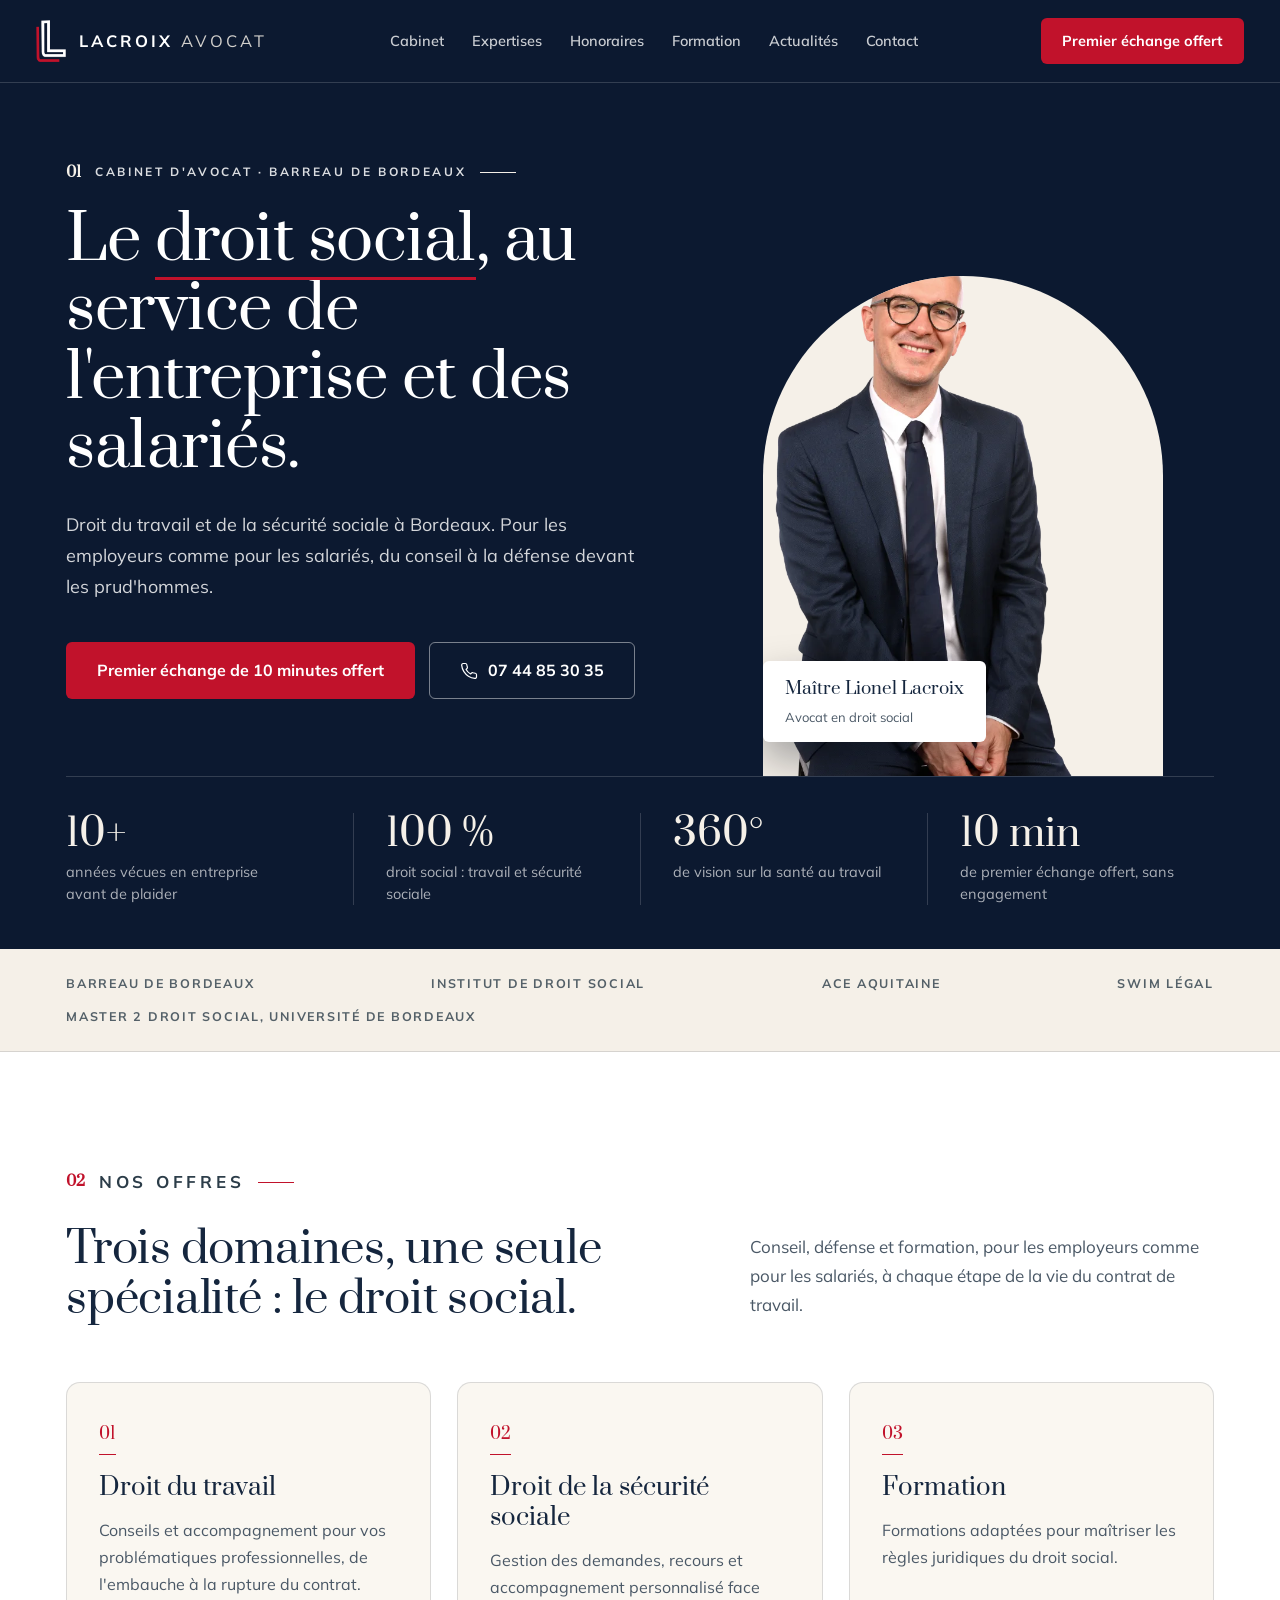
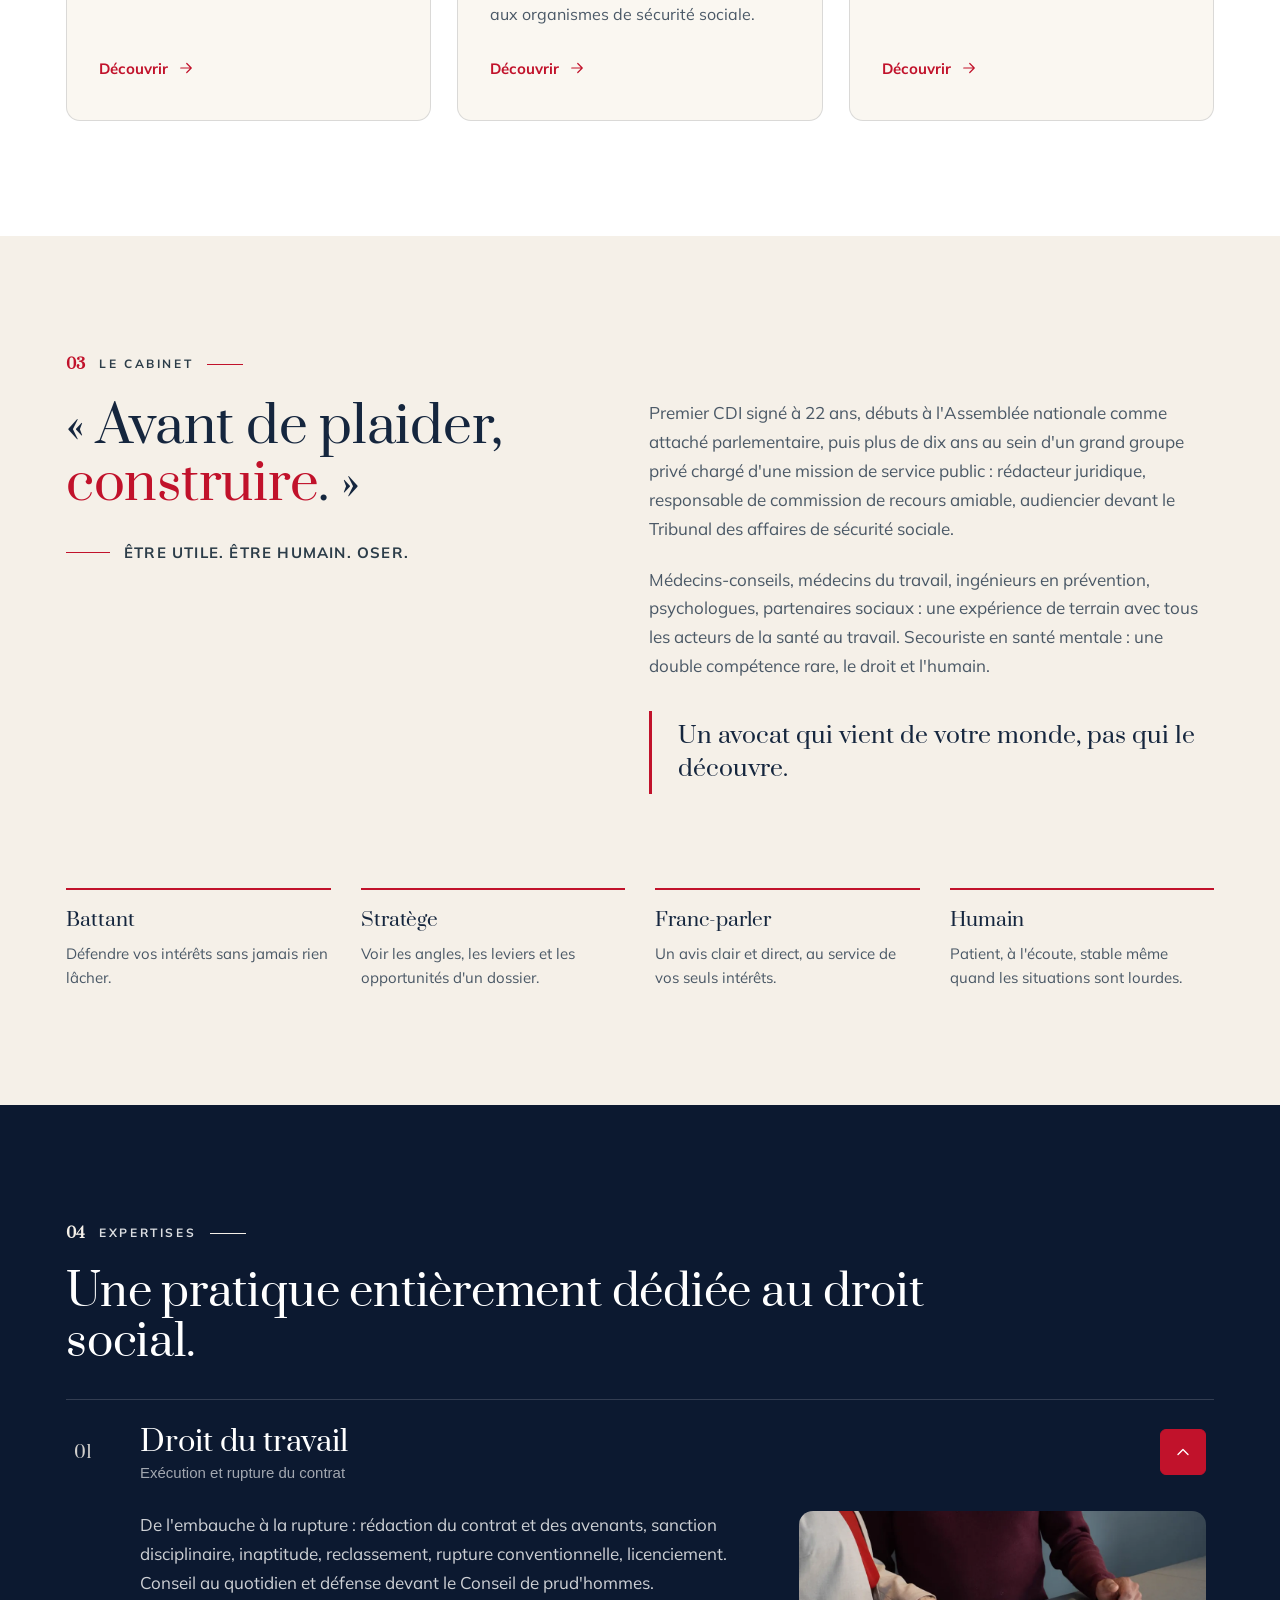
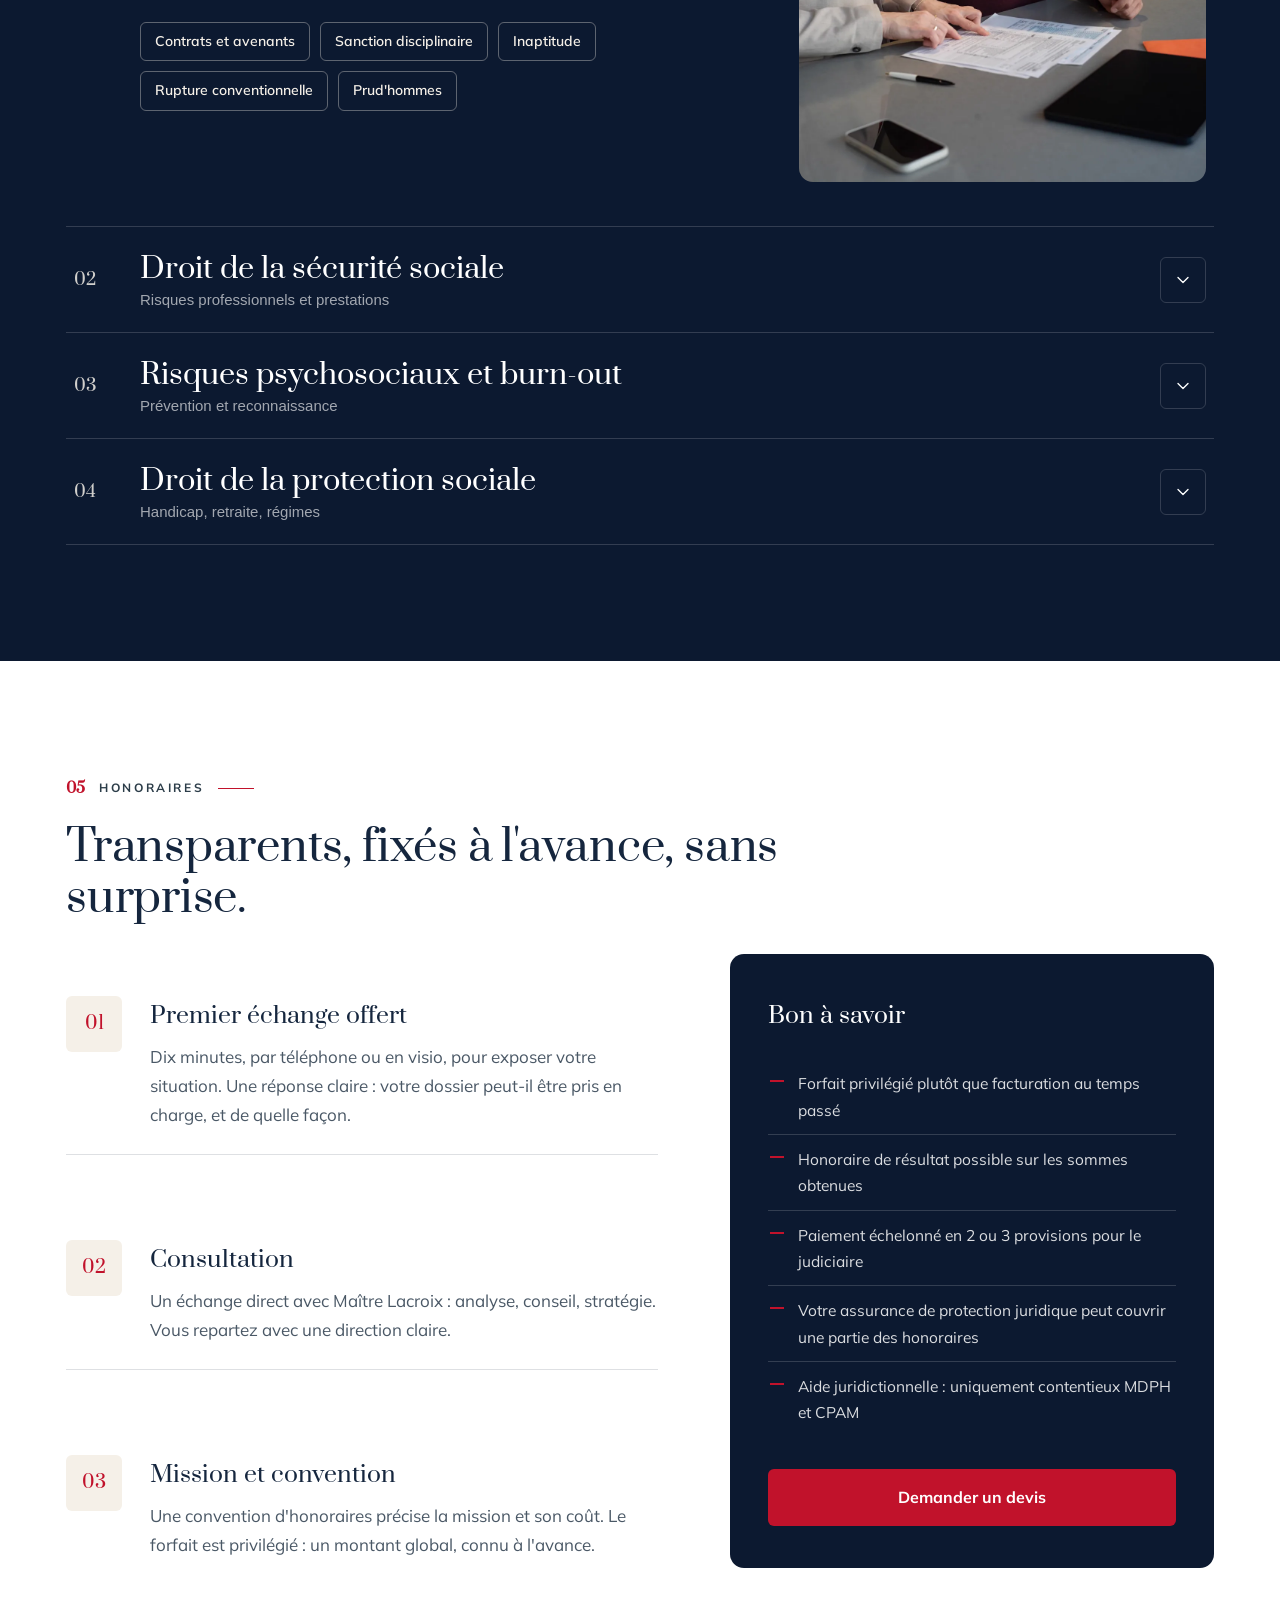
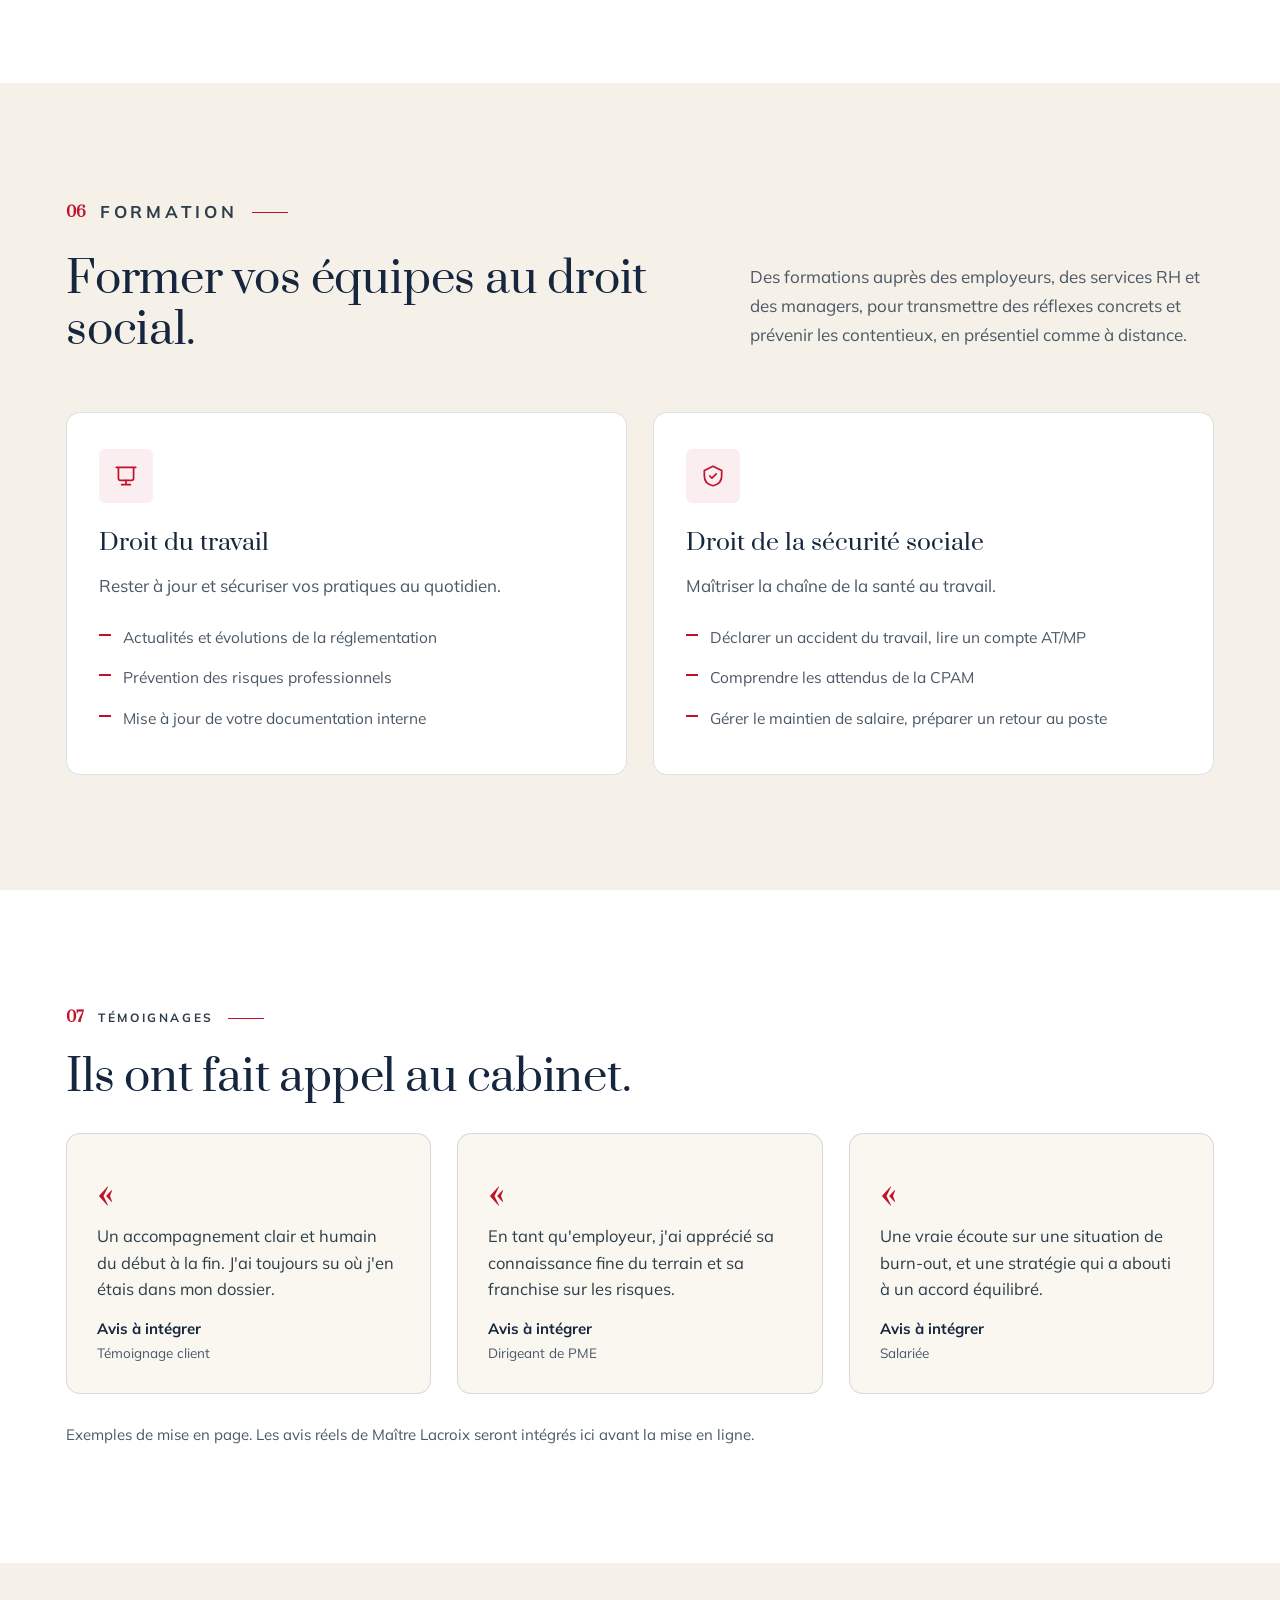
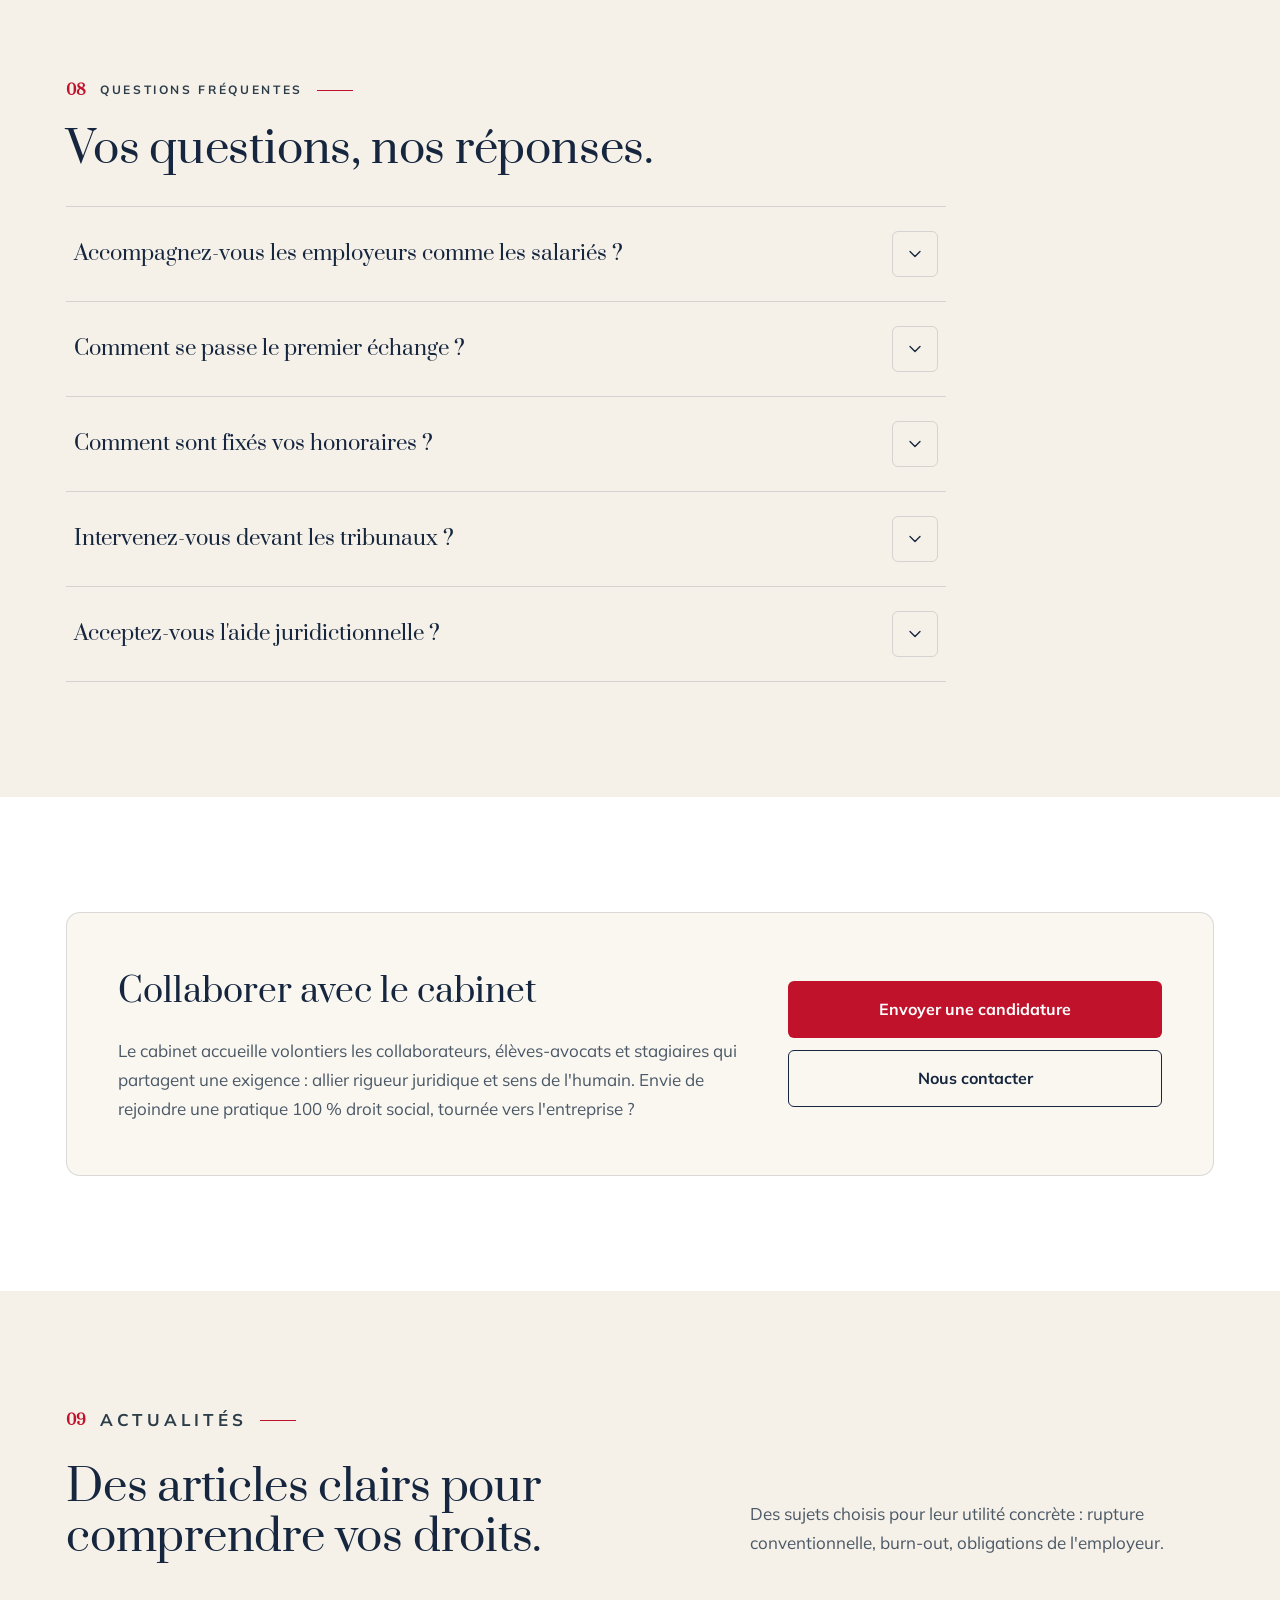
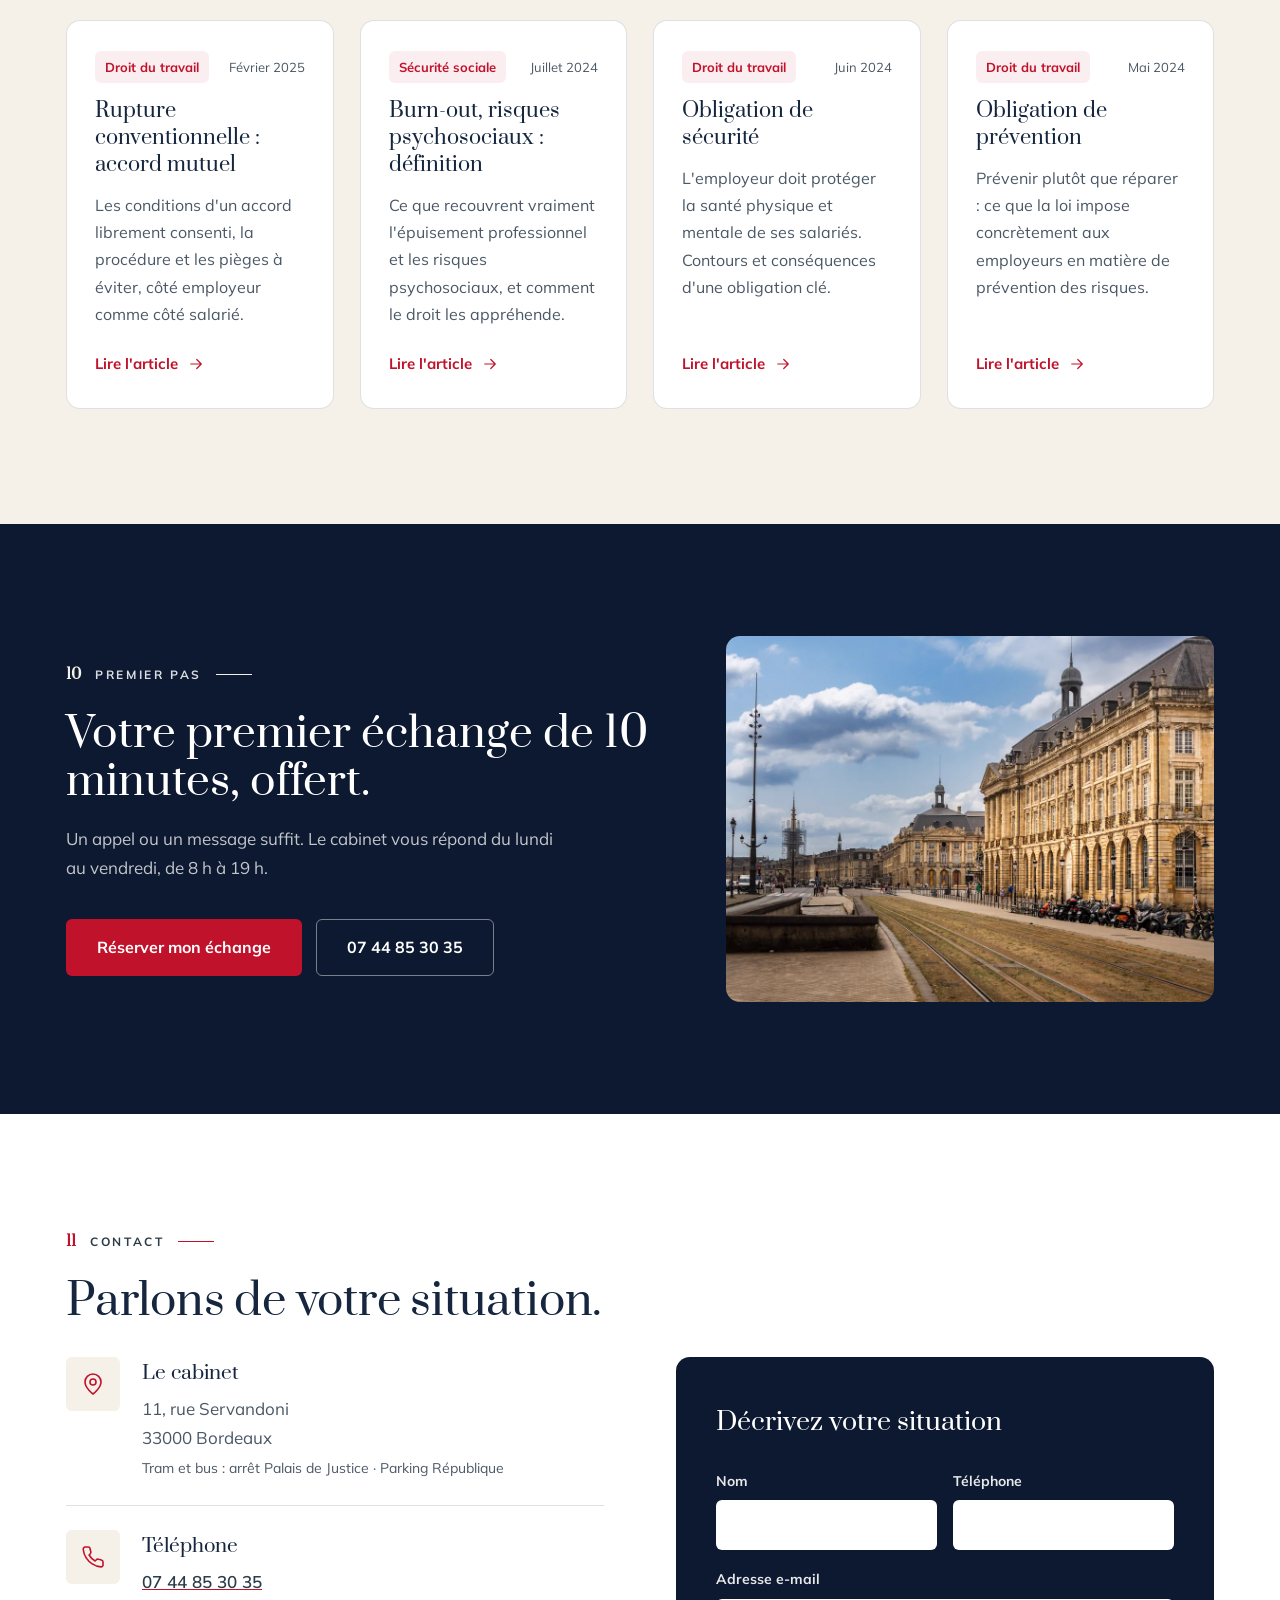
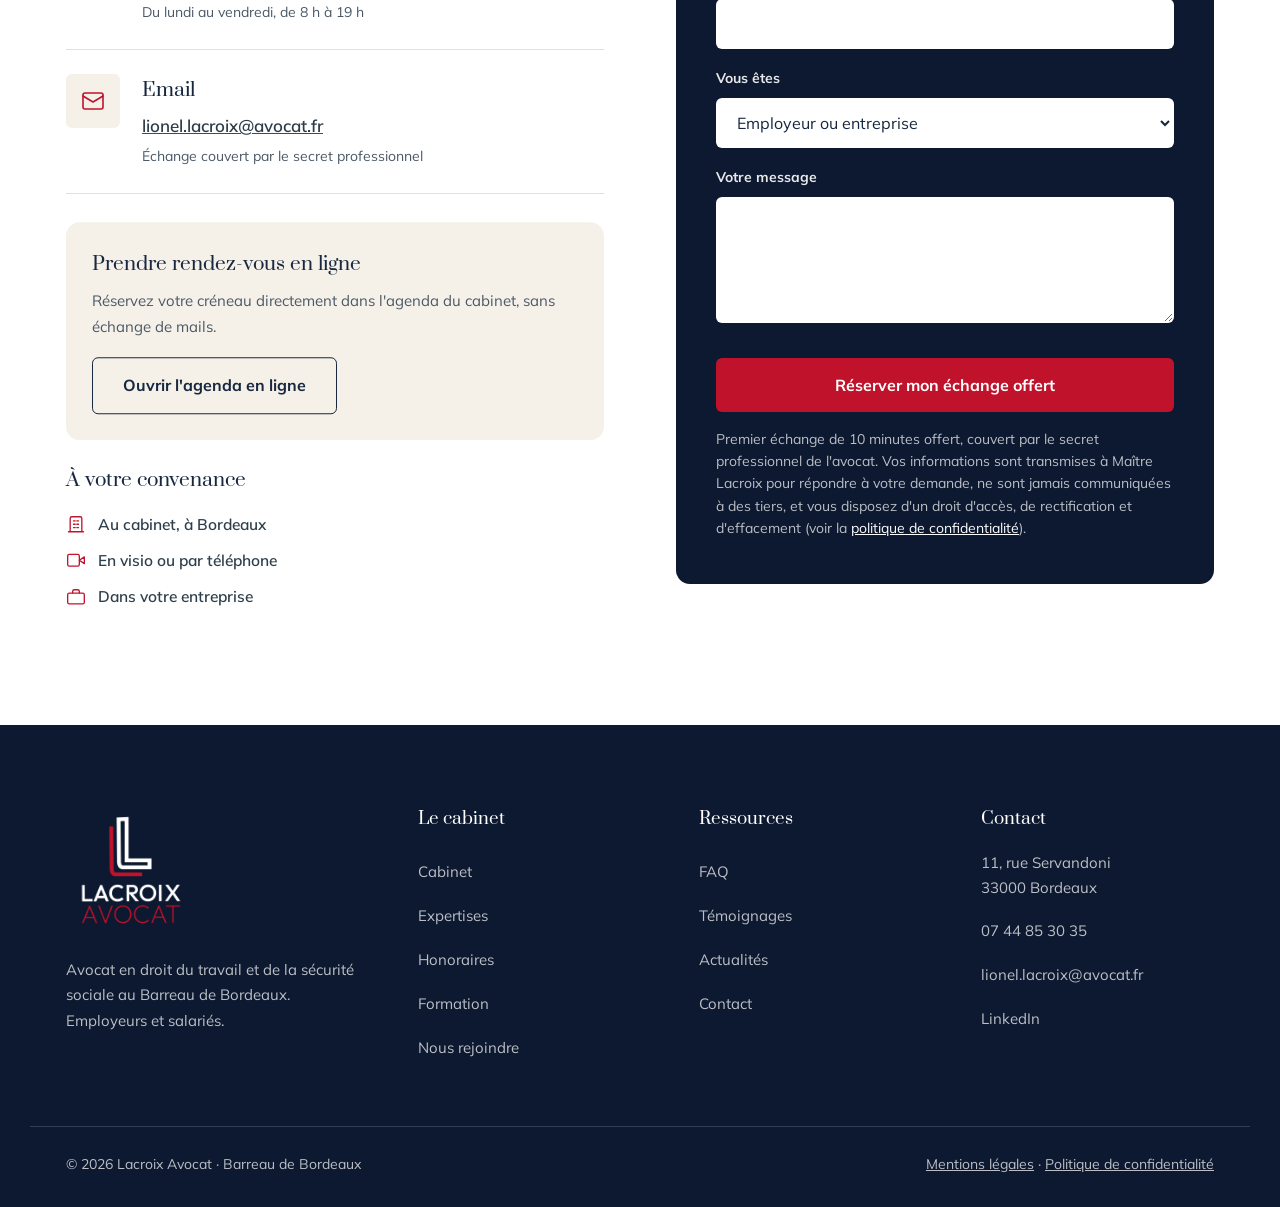
==== commit 39ddc5bd: "V2 : retour a la premiere version « Prestige editorial » Restauration du design initial de la V2 (he" ====
--- a/v2/index.html
+++ b/v2/index.html
@@ -15,36 +15,24 @@
 </head>
 <body>
 
-<!-- Filtre duotone encre (photos traitées aux couleurs de la marque) -->
-<svg aria-hidden="true" focusable="false" style="position:absolute;width:0;height:0;overflow:hidden">
-  <filter id="duotone-encre" color-interpolation-filters="sRGB">
-    <feColorMatrix type="matrix" values="0.299 0.587 0.114 0 0  0.299 0.587 0.114 0 0  0.299 0.587 0.114 0 0  0 0 0 1 0"/>
-    <feComponentTransfer>
-      <feFuncR type="table" tableValues="0.082 1"/>
-      <feFuncG type="table" tableValues="0.149 1"/>
-      <feFuncB type="table" tableValues="0.243 1"/>
-    </feComponentTransfer>
-  </filter>
-</svg>
-
 <a class="skip-link" href="#contenu">Aller au contenu</a>
 
 <!-- ===================== HEADER ===================== -->
 <header class="site-header" id="haut">
   <div class="conteneur header-inner">
     <a class="marque" href="#haut" aria-label="Lacroix Avocat, retour en haut de page">
-      <img src="img/logo-mark.png" alt="" width="396" height="554" class="marque-mark">
+      <img src="img/logo-mark-blanc.png" alt="" width="396" height="554" class="marque-mark">
       <span class="marque-texte">LACROIX <span>AVOCAT</span></span>
     </a>
     <nav class="nav-principale" aria-label="Navigation principale">
+      <a href="#cabinet">Cabinet</a>
       <a href="#expertises">Expertises</a>
-      <a href="#cabinet">Cabinet</a>
       <a href="#honoraires">Honoraires</a>
-      <a href="#questions">Questions</a>
+      <a href="#formation">Formation</a>
+      <a href="#actualites">Actualités</a>
       <a href="#contact">Contact</a>
     </nav>
     <div class="header-actions">
-      <a class="header-tel" href="tel:+33744853035">07 44 85 30 35</a>
       <a class="btn btn-rouge" href="#contact">Premier échange offert</a>
       <button class="burger" type="button" aria-expanded="false" aria-controls="menu-mobile" aria-label="Ouvrir le menu">
         <span></span><span></span><span></span>
@@ -56,259 +44,313 @@
 <!-- Menu mobile -->
 <div class="menu-mobile" id="menu-mobile" hidden>
   <nav aria-label="Menu mobile">
-    <a href="#expertises"><span class="folio">01</span>Expertises</a>
-    <a href="#cabinet"><span class="folio">02</span>Le cabinet</a>
-    <a href="#honoraires"><span class="folio">03</span>Honoraires</a>
-    <a href="#questions"><span class="folio">06</span>Questions</a>
-    <a href="#contact"><span class="folio">08</span>Contact</a>
+    <a href="#cabinet">Cabinet</a>
+    <a href="#expertises">Expertises</a>
+    <a href="#honoraires">Honoraires</a>
+    <a href="#formation">Formation</a>
+    <a href="#actualites">Actualités</a>
+    <a href="#contact">Contact</a>
   </nav>
   <div class="menu-mobile-pied">
-    <a class="btn btn-rouge" href="#contact">Premier échange de 10 minutes offert</a>
-    <a class="btn btn-encre" href="tel:+33744853035">07 44 85 30 35</a>
+    <a class="btn btn-rouge" href="#contact">Premier échange 10 minutes offert</a>
+    <a class="btn btn-fantome-clair" href="tel:+33744853035">07 44 85 30 35</a>
   </div>
 </div>
 
 <main id="contenu">
 
-<!-- ===================== HERO · une de journal ===================== -->
+<!-- ===================== HERO ===================== -->
 <section class="hero">
-  <div class="conteneur manchette" data-reveal>
-    <span class="meta">Cabinet d'avocat en droit social</span>
-    <span class="meta">Bordeaux · Barreau de Bordeaux</span>
-  </div>
-
-  <div class="conteneur hero-une">
+  <div class="conteneur hero-grille">
     <div class="hero-texte">
-      <h1 data-reveal>Le droit social, <span class="rouge">sans détour</span>.</h1>
-      <p class="hero-sous" data-reveal>Licenciement, rupture conventionnelle, accident du travail, burn-out : à Bordeaux, le cabinet Lacroix conseille et défend les employeurs comme les salariés.</p>
+      <p class="label label-clair" data-reveal><span class="label-num">01</span>Cabinet d'avocat · Barreau de Bordeaux</p>
+      <h1 data-reveal>Le <span class="souligne">droit social</span>, au service de l'entreprise et des salariés.</h1>
+      <p class="hero-intro" data-reveal>Droit du travail et de la sécurité sociale à Bordeaux. Pour les employeurs comme pour les salariés, du conseil à la défense devant les prud'hommes.</p>
       <div class="hero-cta" data-reveal>
         <a class="btn btn-rouge" href="#contact">Premier échange de 10 minutes offert</a>
-        <a class="btn btn-encre" href="tel:+33744853035">07 44 85 30 35</a>
-      </div>
-    </div>
-    <figure class="hero-figure duotone" data-reveal>
-      <div class="cadre">
-        <span class="folio">fig. 01</span>
+        <a class="btn btn-fantome-clair" href="tel:+33744853035">
+          <svg viewBox="0 0 24 24" fill="none" stroke="currentColor" stroke-width="1.6" stroke-linecap="round" stroke-linejoin="round" aria-hidden="true"><path d="M22 16.9v3a2 2 0 0 1-2.2 2 19.8 19.8 0 0 1-8.6-3 19.5 19.5 0 0 1-6-6 19.8 19.8 0 0 1-3-8.7A2 2 0 0 1 4.1 2h3a2 2 0 0 1 2 1.7c.1 1 .4 2 .7 2.9a2 2 0 0 1-.5 2.1L8.1 10a16 16 0 0 0 6 6l1.3-1.3a2 2 0 0 1 2.1-.4c.9.3 1.9.5 2.9.7a2 2 0 0 1 1.6 2z"/></svg>
+          07 44 85 30 35
+        </a>
+      </div>
+    </div>
+    <div class="hero-visuel" data-reveal>
+      <div class="hero-arche">
         <picture>
           <source srcset="img/lionel-lacroix.webp" type="image/webp">
           <img src="img/lionel-lacroix.png" alt="Maître Lionel Lacroix, avocat en droit social à Bordeaux" width="596" height="918" fetchpriority="high">
         </picture>
-      </div>
-      <figcaption>
-        <span class="meta">Me Lionel Lacroix</span>
-        <span class="meta">Avocat en droit social</span>
-      </figcaption>
-    </figure>
-  </div>
-
-  <!-- Bandeau de faits -->
-  <div class="fiche-bande" data-reveal>
-    <div class="conteneur">
-      <dl>
-        <div><dt>Barreau</dt><dd>Bordeaux</dd></div>
-        <div><dt>Exercice</dt><dd>100&nbsp;% droit social</dd></div>
-        <div><dt>Parcours</dt><dd>10 ans et plus en entreprise</dd></div>
-        <div><dt>Premier échange</dt><dd><span class="rouge">Offert · 10 minutes</span></dd></div>
-      </dl>
-    </div>
-  </div>
-
-  <!-- Sommaire -->
-  <nav class="sommaire conteneur" aria-label="Sommaire de la page" data-reveal>
-    <p class="meta sommaire-titre">Sommaire</p>
-    <ol>
-      <li><a href="#expertises"><span class="folio">01</span><span class="sommaire-item">Expertises</span><span class="meta">Travail · Sécurité sociale · RPS</span></a></li>
-      <li><a href="#cabinet"><span class="folio">02</span><span class="sommaire-item">Le cabinet</span><span class="meta">Me Lionel Lacroix</span></a></li>
-      <li><a href="#honoraires"><span class="folio">03</span><span class="sommaire-item">Honoraires</span><span class="meta">Forfait · Convention</span></a></li>
-      <li><a href="#formation"><span class="folio">04</span><span class="sommaire-item">Formation</span><span class="meta">RH · Managers</span></a></li>
-      <li><a href="#temoignages"><span class="folio">05</span><span class="sommaire-item">Témoignages</span><span class="meta">Avis à intégrer</span></a></li>
-      <li><a href="#questions"><span class="folio">06</span><span class="sommaire-item">Questions fréquentes</span><span class="meta">5 réponses</span></a></li>
-      <li><a href="#actualites"><span class="folio">07</span><span class="sommaire-item">Actualités</span><span class="meta">4 articles</span></a></li>
-      <li><a href="#contact"><span class="folio">08</span><span class="sommaire-item">Contact</span><span class="meta">Bordeaux · Visio</span></a></li>
-    </ol>
-  </nav>
-
-  <!-- Affiliations -->
-  <div class="affiliations" data-reveal>
-    <div class="conteneur">
-      <span class="meta">Barreau de Bordeaux</span>
-      <span class="meta">Institut de Droit Social</span>
-      <span class="meta">ACE Aquitaine</span>
-      <span class="meta">SWIM Légal</span>
-      <span class="meta">Master 2 Droit social, Université de Bordeaux</span>
-    </div>
-  </div>
-</section>
-
-<!-- ===================== 01 · EXPERTISES ===================== -->
-<section class="section" id="expertises">
-  <div class="conteneur">
-    <header class="section-entete">
-      <span class="folio" data-reveal>01</span>
-      <h2 data-reveal>Une pratique entièrement dédiée au droit social.</h2>
-      <p class="section-sous" data-reveal>Conseil, défense et formation, à chaque étape de la vie du contrat de travail.</p>
-    </header>
-
-    <article class="entree" data-reveal>
-      <span class="entree-num">I.</span>
-      <div class="entree-texte">
+        <div class="hero-badge">
+          <strong>Maître Lionel Lacroix</strong>
+          <span>Avocat en droit social</span>
+        </div>
+      </div>
+    </div>
+  </div>
+  <div class="conteneur">
+    <ul class="hero-stats" data-reveal>
+      <li><strong><span data-compte="10">10</span>+</strong><span>années vécues en entreprise avant de plaider</span></li>
+      <li><strong><span data-compte="100">100</span>&nbsp;%</strong><span>droit social : travail et sécurité sociale</span></li>
+      <li><strong><span data-compte="360">360</span>°</strong><span>de vision sur la santé au travail</span></li>
+      <li><strong>10&nbsp;min</strong><span>de premier échange offert, sans engagement</span></li>
+    </ul>
+  </div>
+</section>
+
+<!-- Bandeau credentials -->
+<div class="credentials">
+  <div class="conteneur credentials-liste" data-reveal>
+    <span>Barreau de Bordeaux</span>
+    <span>Institut de Droit Social</span>
+    <span>ACE Aquitaine</span>
+    <span>SWIM Légal</span>
+    <span>Master 2 Droit social, Université de Bordeaux</span>
+  </div>
+</div>
+
+<!-- ===================== OFFRES ===================== -->
+<section class="section" id="offres">
+  <div class="conteneur">
+    <div class="entete-editoriale">
+      <div>
+        <p class="label" data-reveal><span class="label-num">02</span>Nos offres</p>
+        <h2 class="titre-xl" data-reveal>Trois domaines, une seule spécialité : le droit social.</h2>
+      </div>
+      <p data-reveal>Conseil, défense et formation, pour les employeurs comme pour les salariés, à chaque étape de la vie du contrat de travail.</p>
+    </div>
+    <div class="cartes-offres">
+      <article class="carte-offre" data-reveal>
+        <span class="carte-num">01</span>
         <h3>Droit du travail</h3>
-        <p>De l'embauche à la rupture : rédaction du contrat et des avenants, sanction disciplinaire, inaptitude, reclassement, rupture conventionnelle, licenciement. Conseil au quotidien et défense devant le Conseil de prud'hommes.</p>
-      </div>
-      <div class="entree-mots">
-        <span class="meta">Mots-clés</span>
-        <p>Contrats et avenants · Sanction disciplinaire · Inaptitude · Rupture conventionnelle · Prud'hommes</p>
-      </div>
-    </article>
-
-    <article class="entree" data-reveal>
-      <span class="entree-num">II.</span>
-      <div class="entree-texte">
+        <p>Conseils et accompagnement pour vos problématiques professionnelles, de l'embauche à la rupture du contrat.</p>
+        <a class="lien-fleche" href="#expertises">Découvrir<svg viewBox="0 0 24 24" fill="none" stroke="currentColor" stroke-width="1.6" stroke-linecap="round" stroke-linejoin="round" aria-hidden="true"><path d="M5 12h14M13 6l6 6-6 6"/></svg></a>
+      </article>
+      <article class="carte-offre" data-reveal>
+        <span class="carte-num">02</span>
         <h3>Droit de la sécurité sociale</h3>
-        <p>Accidents du travail, maladies professionnelles, indemnités journalières, invalidité. Lecture du compte AT/MP, relations avec la CPAM, contentieux devant le pôle social du Tribunal judiciaire.</p>
-      </div>
-      <div class="entree-mots">
-        <span class="meta">Mots-clés</span>
-        <p>Accident du travail · Maladie professionnelle · Indemnités journalières · Compte AT/MP · Contentieux CPAM</p>
-      </div>
-    </article>
-
-    <article class="entree" data-reveal>
-      <span class="entree-num">III.</span>
-      <div class="entree-texte">
-        <h3>Risques psychosociaux et burn-out</h3>
-        <p>Obligation de sécurité et de prévention, harcèlement, épuisement professionnel. Une approche qui croise le juridique et l'humain, nourrie par une formation de secouriste en santé mentale.</p>
-      </div>
-      <div class="entree-mots">
-        <span class="meta">Mots-clés</span>
-        <p>Obligation de sécurité · Obligation de prévention · Burn-out · Harcèlement</p>
-      </div>
-    </article>
-
-    <article class="entree" data-reveal>
-      <span class="entree-num">IV.</span>
-      <div class="entree-texte">
-        <h3>Droit de la protection sociale</h3>
-        <p>Handicap et MDPH : AAH, RQTH, CMI, AESH. Retraite, chômage, régime agricole. Une connaissance fine du secteur médico-social et de ses conventions collectives.</p>
-      </div>
-      <div class="entree-mots">
-        <span class="meta">Mots-clés</span>
-        <p>MDPH · RQTH · AAH · Retraite · Régime agricole</p>
-      </div>
-    </article>
-
-    <div class="section-fin" data-reveal>
-      <a class="annotation" href="#contact">Exposer votre situation, premier échange offert</a>
-    </div>
-  </div>
-</section>
-
-<!-- ===================== 02 · LE CABINET ===================== -->
-<section class="section section-cabinet" id="cabinet">
-  <div class="conteneur cabinet-grille">
-    <figure class="cabinet-figure duotone" data-reveal>
-      <div class="cadre">
-        <span class="folio">fig. 02</span>
-        <picture>
-          <source srcset="img/lionel-lacroix.webp" type="image/webp">
-          <img src="img/lionel-lacroix.png" alt="Maître Lionel Lacroix, avocat en droit social à Bordeaux" width="596" height="918" loading="lazy">
-        </picture>
-      </div>
-      <figcaption>
-        <span class="meta">Me Lionel Lacroix</span>
-        <span class="meta">Barreau de Bordeaux</span>
-      </figcaption>
-    </figure>
-    <div class="cabinet-bio">
-      <span class="folio" data-reveal>02</span>
-      <h2 data-reveal>Un avocat qui vient de votre monde, pas qui le découvre.</h2>
-      <p data-reveal>Premier CDI signé à 22 ans, débuts à l'Assemblée nationale comme attaché parlementaire, puis plus de dix ans au sein d'un grand groupe privé chargé d'une mission de service public : rédacteur juridique, responsable de commission de recours amiable, audiencier devant le Tribunal des affaires de sécurité sociale.</p>
-      <p data-reveal>Médecins-conseils, médecins du travail, ingénieurs en prévention, psychologues, partenaires sociaux : une expérience de terrain avec tous les acteurs de la santé au travail. Secouriste en santé mentale : une double compétence rare, le droit et l'humain.</p>
-      <ul class="qualites" data-reveal>
-        <li><h3>Battant</h3><p>Défendre vos intérêts sans jamais rien lâcher.</p></li>
-        <li><h3>Stratège</h3><p>Voir les angles, les leviers et les opportunités d'un dossier.</p></li>
-        <li><h3>Franc-parler</h3><p>Un avis clair et direct, au service de vos seuls intérêts.</p></li>
-        <li><h3>Humain</h3><p>Patient, à l'écoute, stable même quand les situations sont lourdes.</p></li>
-      </ul>
-    </div>
-  </div>
-</section>
-
-<!-- ===================== DIPTYQUE · la conviction ===================== -->
-<section class="diptyque">
-  <div class="diptyque-texte">
-    <p class="diptyque-citation" data-reveal>« Avant de plaider, <span class="rouge">construire</span>. »</p>
-    <p class="diptyque-suite" data-reveal>Plus de dix ans vécus en entreprise avant la robe. La voie de l'accord équilibré chaque fois qu'elle existe, le contentieux chaque fois qu'il le faut.</p>
-    <p class="meta" data-reveal>Être utile · Être humain · Oser</p>
-  </div>
-  <div class="diptyque-photo duotone">
-    <picture>
-      <source srcset="img/bordeaux.webp" type="image/webp">
-      <img src="img/bordeaux.jpg" alt="Place de la Bourse et tramway, Bordeaux" width="1080" height="771" loading="lazy">
-    </picture>
-    <span class="meta">Place de la Bourse, Bordeaux · fig. 03</span>
-  </div>
-</section>
-
-<!-- ===================== 03 · HONORAIRES ===================== -->
+        <p>Gestion des demandes, recours et accompagnement personnalisé face aux organismes de sécurité sociale.</p>
+        <a class="lien-fleche" href="#expertises">Découvrir<svg viewBox="0 0 24 24" fill="none" stroke="currentColor" stroke-width="1.6" stroke-linecap="round" stroke-linejoin="round" aria-hidden="true"><path d="M5 12h14M13 6l6 6-6 6"/></svg></a>
+      </article>
+      <article class="carte-offre" data-reveal>
+        <span class="carte-num">03</span>
+        <h3>Formation</h3>
+        <p>Formations adaptées pour maîtriser les règles juridiques du droit social.</p>
+        <a class="lien-fleche" href="#formation">Découvrir<svg viewBox="0 0 24 24" fill="none" stroke="currentColor" stroke-width="1.6" stroke-linecap="round" stroke-linejoin="round" aria-hidden="true"><path d="M5 12h14M13 6l6 6-6 6"/></svg></a>
+      </article>
+    </div>
+  </div>
+</section>
+
+<!-- ===================== CABINET ===================== -->
+<section class="section section-creme" id="cabinet">
+  <div class="conteneur">
+    <p class="label" data-reveal><span class="label-num">03</span>Le cabinet</p>
+    <div class="cabinet-grille">
+      <div class="cabinet-citation-bloc" data-reveal>
+        <h2 class="titre-xl">« Avant de plaider, <em>construire</em>. »</h2>
+        <p class="cabinet-devise">Être utile. Être humain. Oser.</p>
+      </div>
+      <div class="cabinet-bio">
+        <p data-reveal>Premier CDI signé à 22 ans, débuts à l'Assemblée nationale comme attaché parlementaire, puis plus de dix ans au sein d'un grand groupe privé chargé d'une mission de service public : rédacteur juridique, responsable de commission de recours amiable, audiencier devant le Tribunal des affaires de sécurité sociale.</p>
+        <p data-reveal>Médecins-conseils, médecins du travail, ingénieurs en prévention, psychologues, partenaires sociaux : une expérience de terrain avec tous les acteurs de la santé au travail. Secouriste en santé mentale : une double compétence rare, le droit et l'humain.</p>
+        <blockquote class="citation" data-reveal>Un avocat qui vient de votre monde, pas qui le découvre.</blockquote>
+      </div>
+    </div>
+    <ul class="qualites">
+      <li data-reveal><h3>Battant</h3><p>Défendre vos intérêts sans jamais rien lâcher.</p></li>
+      <li data-reveal><h3>Stratège</h3><p>Voir les angles, les leviers et les opportunités d'un dossier.</p></li>
+      <li data-reveal><h3>Franc-parler</h3><p>Un avis clair et direct, au service de vos seuls intérêts.</p></li>
+      <li data-reveal><h3>Humain</h3><p>Patient, à l'écoute, stable même quand les situations sont lourdes.</p></li>
+    </ul>
+  </div>
+</section>
+
+<!-- ===================== EXPERTISES ===================== -->
+<section class="section section-nuit" id="expertises">
+  <div class="conteneur">
+    <p class="label label-clair" data-reveal><span class="label-num">04</span>Expertises</p>
+    <h2 class="titre-xl" data-reveal>Une pratique entièrement dédiée au droit social.</h2>
+
+    <div class="accordeon" data-reveal>
+
+      <div class="accordeon-item est-ouvert">
+        <button class="accordeon-entete" type="button" aria-expanded="true" aria-controls="exp-1">
+          <span class="accordeon-num">01</span>
+          <span class="accordeon-titres">
+            <span class="accordeon-titre">Droit du travail</span>
+            <span class="accordeon-sous">Exécution et rupture du contrat</span>
+          </span>
+          <span class="accordeon-fleche" aria-hidden="true"><svg viewBox="0 0 24 24" fill="none" stroke="currentColor" stroke-width="1.6" stroke-linecap="round" stroke-linejoin="round"><path d="M6 9l6 6 6-6"/></svg></span>
+        </button>
+        <div class="accordeon-panneau" id="exp-1">
+          <div class="accordeon-corps">
+            <div>
+              <p>De l'embauche à la rupture : rédaction du contrat et des avenants, sanction disciplinaire, inaptitude, reclassement, rupture conventionnelle, licenciement. Conseil au quotidien et défense devant le Conseil de prud'hommes.</p>
+              <ul class="etiquettes">
+                <li>Contrats et avenants</li>
+                <li>Sanction disciplinaire</li>
+                <li>Inaptitude</li>
+                <li>Rupture conventionnelle</li>
+                <li>Prud'hommes</li>
+              </ul>
+            </div>
+            <picture>
+              <source srcset="img/consultation.webp" type="image/webp">
+              <img src="img/consultation.jpg" alt="Consultation juridique autour d'un contrat de travail" width="1080" height="720" loading="lazy">
+            </picture>
+          </div>
+        </div>
+      </div>
+
+      <div class="accordeon-item">
+        <button class="accordeon-entete" type="button" aria-expanded="false" aria-controls="exp-2">
+          <span class="accordeon-num">02</span>
+          <span class="accordeon-titres">
+            <span class="accordeon-titre">Droit de la sécurité sociale</span>
+            <span class="accordeon-sous">Risques professionnels et prestations</span>
+          </span>
+          <span class="accordeon-fleche" aria-hidden="true"><svg viewBox="0 0 24 24" fill="none" stroke="currentColor" stroke-width="1.6" stroke-linecap="round" stroke-linejoin="round"><path d="M6 9l6 6 6-6"/></svg></span>
+        </button>
+        <div class="accordeon-panneau" id="exp-2" hidden>
+          <div class="accordeon-corps">
+            <div>
+              <p>Accidents du travail, maladies professionnelles, indemnités journalières, invalidité. Lecture du compte AT/MP, relations avec la CPAM, contentieux devant le pôle social du Tribunal judiciaire.</p>
+              <ul class="etiquettes">
+                <li>Accident du travail</li>
+                <li>Maladie professionnelle</li>
+                <li>Indemnités journalières</li>
+                <li>Compte AT/MP</li>
+                <li>Contentieux CPAM</li>
+              </ul>
+            </div>
+            <picture>
+              <source srcset="img/expertise-secu.webp" type="image/webp">
+              <img src="img/expertise-secu.jpg" alt="Dossier et documents de sécurité sociale sur un bureau" width="1080" height="720" loading="lazy">
+            </picture>
+          </div>
+        </div>
+      </div>
+
+      <div class="accordeon-item">
+        <button class="accordeon-entete" type="button" aria-expanded="false" aria-controls="exp-3">
+          <span class="accordeon-num">03</span>
+          <span class="accordeon-titres">
+            <span class="accordeon-titre">Risques psychosociaux et burn-out</span>
+            <span class="accordeon-sous">Prévention et reconnaissance</span>
+          </span>
+          <span class="accordeon-fleche" aria-hidden="true"><svg viewBox="0 0 24 24" fill="none" stroke="currentColor" stroke-width="1.6" stroke-linecap="round" stroke-linejoin="round"><path d="M6 9l6 6 6-6"/></svg></span>
+        </button>
+        <div class="accordeon-panneau" id="exp-3" hidden>
+          <div class="accordeon-corps">
+            <div>
+              <p>Obligation de sécurité et de prévention, harcèlement, épuisement professionnel. Une approche qui croise le juridique et l'humain, nourrie par une formation de secouriste en santé mentale.</p>
+              <ul class="etiquettes">
+                <li>Obligation de sécurité</li>
+                <li>Obligation de prévention</li>
+                <li>Burn-out</li>
+                <li>Harcèlement</li>
+              </ul>
+            </div>
+            <picture>
+              <source srcset="img/expertise-rps.webp" type="image/webp">
+              <img src="img/expertise-rps.jpg" alt="Salarié en situation d'épuisement professionnel à son bureau" width="1080" height="720" loading="lazy">
+            </picture>
+          </div>
+        </div>
+      </div>
+
+      <div class="accordeon-item">
+        <button class="accordeon-entete" type="button" aria-expanded="false" aria-controls="exp-4">
+          <span class="accordeon-num">04</span>
+          <span class="accordeon-titres">
+            <span class="accordeon-titre">Droit de la protection sociale</span>
+            <span class="accordeon-sous">Handicap, retraite, régimes</span>
+          </span>
+          <span class="accordeon-fleche" aria-hidden="true"><svg viewBox="0 0 24 24" fill="none" stroke="currentColor" stroke-width="1.6" stroke-linecap="round" stroke-linejoin="round"><path d="M6 9l6 6 6-6"/></svg></span>
+        </button>
+        <div class="accordeon-panneau" id="exp-4" hidden>
+          <div class="accordeon-corps">
+            <div>
+              <p>Handicap et MDPH : AAH, RQTH, CMI, AESH. Retraite, chômage, régime agricole. Une connaissance fine du secteur médico-social et de ses conventions collectives.</p>
+              <ul class="etiquettes">
+                <li>MDPH</li>
+                <li>RQTH</li>
+                <li>AAH</li>
+                <li>Retraite</li>
+                <li>Régime agricole</li>
+              </ul>
+            </div>
+            <picture>
+              <source srcset="img/expertise-protection.webp" type="image/webp">
+              <img src="img/expertise-protection.jpg" alt="Accompagnement et inclusion en milieu professionnel" width="1080" height="720" loading="lazy">
+            </picture>
+          </div>
+        </div>
+      </div>
+
+    </div>
+  </div>
+</section>
+
+<!-- ===================== HONORAIRES ===================== -->
 <section class="section" id="honoraires">
   <div class="conteneur">
-    <header class="section-entete">
-      <span class="folio" data-reveal>03</span>
-      <h2 data-reveal>Des honoraires transparents, fixés à l'avance.</h2>
-    </header>
-
-    <ol class="etapes">
-      <li data-reveal>
-        <span class="etapes-num">01</span>
-        <h3>Premier échange offert</h3>
-        <p>Dix minutes, par téléphone ou en visio, pour exposer votre situation. Une réponse claire : votre dossier peut-il être pris en charge, et de quelle façon.</p>
-      </li>
-      <li data-reveal>
-        <span class="etapes-num">02</span>
-        <h3>Consultation</h3>
-        <p>Un échange direct avec Maître Lacroix : analyse, conseil, stratégie. Vous repartez avec une direction claire.</p>
-      </li>
-      <li data-reveal>
-        <span class="etapes-num">03</span>
-        <h3>Mission et convention</h3>
-        <p>Une convention d'honoraires précise la mission et son coût. Le forfait est privilégié : un montant global, connu à l'avance.</p>
-      </li>
-    </ol>
-
-    <div class="principes section-corps" data-reveal>
+    <p class="label" data-reveal><span class="label-num">05</span>Honoraires</p>
+    <h2 class="titre-xl" data-reveal>Transparents, fixés à l'avance, sans surprise.</h2>
+    <div class="honoraires-grille">
+      <ol class="etapes">
+        <li data-reveal>
+          <span class="num">01</span>
+          <div>
+            <h3>Premier échange offert</h3>
+            <p>Dix minutes, par téléphone ou en visio, pour exposer votre situation. Une réponse claire : votre dossier peut-il être pris en charge, et de quelle façon.</p>
+          </div>
+        </li>
+        <li data-reveal>
+          <span class="num">02</span>
+          <div>
+            <h3>Consultation</h3>
+            <p>Un échange direct avec Maître Lacroix : analyse, conseil, stratégie. Vous repartez avec une direction claire.</p>
+          </div>
+        </li>
+        <li data-reveal>
+          <span class="num">03</span>
+          <div>
+            <h3>Mission et convention</h3>
+            <p>Une convention d'honoraires précise la mission et son coût. Le forfait est privilégié : un montant global, connu à l'avance.</p>
+          </div>
+        </li>
+      </ol>
+      <aside class="honoraires-carte" data-reveal>
+        <h3>Bon à savoir</h3>
+        <ul>
+          <li>Forfait privilégié plutôt que facturation au temps passé</li>
+          <li>Honoraire de résultat possible sur les sommes obtenues</li>
+          <li>Paiement échelonné en 2 ou 3 provisions pour le judiciaire</li>
+          <li>Votre assurance de protection juridique peut couvrir une partie des honoraires</li>
+          <li>Aide juridictionnelle : uniquement contentieux MDPH et CPAM</li>
+        </ul>
+        <a class="btn btn-rouge btn-large" href="#contact">Demander un devis</a>
+      </aside>
+    </div>
+  </div>
+</section>
+
+<!-- ===================== FORMATION ===================== -->
+<section class="section section-creme" id="formation">
+  <div class="conteneur">
+    <div class="entete-editoriale">
       <div>
-        <p class="meta principes-titre">Principes de facturation</p>
-        <table>
-          <tbody>
-            <tr><th scope="row">Forfait</th><td>La facturation au forfait est privilégiée plutôt que le temps passé : un montant global, fixé à l'avance dans la convention d'honoraires.</td></tr>
-            <tr><th scope="row">Honoraire de résultat</th><td>Possible sur les sommes obtenues, selon les modalités prévues dans la convention.</td></tr>
-            <tr><th scope="row">Règlement</th><td>Paiement échelonné en 2 ou 3 provisions pour les dossiers judiciaires.</td></tr>
-            <tr><th scope="row">Protection juridique</th><td>Votre assurance peut couvrir une partie des honoraires, selon les garanties de votre contrat.</td></tr>
-            <tr><th scope="row">Aide juridictionnelle</th><td>Non acceptée en droit du travail, à l'exception des contentieux MDPH et CPAM devant le Tribunal judiciaire.</td></tr>
-          </tbody>
-        </table>
-      </div>
-    </div>
-
-    <div class="section-fin" data-reveal>
-      <a class="annotation" href="#contact">Demander un devis</a>
-    </div>
-  </div>
-</section>
-
-<!-- ===================== 04 · FORMATION ===================== -->
-<section class="section" id="formation">
-  <div class="conteneur">
-    <header class="section-entete">
-      <span class="folio" data-reveal>04</span>
-      <h2 data-reveal>Former vos équipes au droit social.</h2>
-      <p class="section-sous" data-reveal>Des formations auprès des employeurs, des services RH et des managers, pour transmettre des réflexes concrets et prévenir les contentieux, en présentiel comme à distance.</p>
-    </header>
-
-    <div class="formation-grille section-corps">
-      <div class="formation-col" data-reveal>
-        <span class="meta">Programme A</span>
+        <p class="label" data-reveal><span class="label-num">06</span>Formation</p>
+        <h2 class="titre-xl" data-reveal>Former vos équipes au droit social.</h2>
+      </div>
+      <p data-reveal>Des formations auprès des employeurs, des services RH et des managers, pour transmettre des réflexes concrets et prévenir les contentieux, en présentiel comme à distance.</p>
+    </div>
+    <div class="formation-grille">
+      <article class="formation-carte" data-reveal>
+        <span class="carte-icone" aria-hidden="true">
+          <svg viewBox="0 0 24 24" fill="none" stroke="currentColor" stroke-width="1.6" stroke-linecap="round" stroke-linejoin="round"><path d="M3 4h18M5 4v10a2 2 0 0 0 2 2h10a2 2 0 0 0 2-2V4"/><path d="M12 16v4M8 20h8"/></svg>
+        </span>
         <h3>Droit du travail</h3>
         <p>Rester à jour et sécuriser vos pratiques au quotidien.</p>
         <ul>
@@ -316,9 +358,11 @@
           <li>Prévention des risques professionnels</li>
           <li>Mise à jour de votre documentation interne</li>
         </ul>
-      </div>
-      <div class="formation-col" data-reveal>
-        <span class="meta">Programme B</span>
+      </article>
+      <article class="formation-carte" data-reveal>
+        <span class="carte-icone" aria-hidden="true">
+          <svg viewBox="0 0 24 24" fill="none" stroke="currentColor" stroke-width="1.6" stroke-linecap="round" stroke-linejoin="round"><path d="M12 3l8 4v5c0 5-3.5 8-8 9-4.5-1-8-4-8-9V7z"/><path d="M9 12l2 2 4-4"/></svg>
+        </span>
         <h3>Droit de la sécurité sociale</h3>
         <p>Maîtriser la chaîne de la santé au travail.</p>
         <ul>
@@ -326,168 +370,229 @@
           <li>Comprendre les attendus de la CPAM</li>
           <li>Gérer le maintien de salaire, préparer un retour au poste</li>
         </ul>
-      </div>
-    </div>
-  </div>
-</section>
-
-<!-- ===================== 05 · TÉMOIGNAGES ===================== -->
+      </article>
+    </div>
+  </div>
+</section>
+
+<!-- ===================== TÉMOIGNAGES ===================== -->
 <section class="section" id="temoignages">
   <div class="conteneur">
-    <header class="section-entete">
-      <span class="folio" data-reveal>05</span>
-      <h2 data-reveal>Ils ont fait appel au cabinet.</h2>
-    </header>
-    <div class="citations">
-      <figure class="citation-tiree" data-reveal>
-        <span class="citation-guillemet" aria-hidden="true">«</span>
+    <p class="label" data-reveal><span class="label-num">07</span>Témoignages</p>
+    <h2 class="titre-xl" data-reveal>Ils ont fait appel au cabinet.</h2>
+    <div class="temoignages">
+      <figure class="temoignage" data-reveal>
+        <span class="temoignage-guillemet" aria-hidden="true">«</span>
         <blockquote>Un accompagnement clair et humain du début à la fin. J'ai toujours su où j'en étais dans mon dossier.</blockquote>
-        <figcaption><span class="meta">Avis à intégrer</span><span class="meta">Témoignage client</span></figcaption>
+        <figcaption>Avis à intégrer<span>Témoignage client</span></figcaption>
       </figure>
-      <figure class="citation-tiree" data-reveal>
-        <span class="citation-guillemet" aria-hidden="true">«</span>
+      <figure class="temoignage" data-reveal>
+        <span class="temoignage-guillemet" aria-hidden="true">«</span>
         <blockquote>En tant qu'employeur, j'ai apprécié sa connaissance fine du terrain et sa franchise sur les risques.</blockquote>
-        <figcaption><span class="meta">Avis à intégrer</span><span class="meta">Dirigeant de PME</span></figcaption>
+        <figcaption>Avis à intégrer<span>Dirigeant de PME</span></figcaption>
       </figure>
-      <figure class="citation-tiree" data-reveal>
-        <span class="citation-guillemet" aria-hidden="true">«</span>
+      <figure class="temoignage" data-reveal>
+        <span class="temoignage-guillemet" aria-hidden="true">«</span>
         <blockquote>Une vraie écoute sur une situation de burn-out, et une stratégie qui a abouti à un accord équilibré.</blockquote>
-        <figcaption><span class="meta">Avis à intégrer</span><span class="meta">Salariée</span></figcaption>
+        <figcaption>Avis à intégrer<span>Salariée</span></figcaption>
       </figure>
     </div>
-    <p class="citations-note" data-reveal>Exemples de mise en page. Les avis réels de Maître Lacroix seront intégrés ici avant la mise en ligne.</p>
-  </div>
-</section>
-
-<!-- ===================== 06 · QUESTIONS ===================== -->
-<section class="section" id="questions">
-  <div class="conteneur">
-    <header class="section-entete">
-      <span class="folio" data-reveal>06</span>
-      <h2 data-reveal>Vos questions, nos réponses.</h2>
-    </header>
-
-    <div class="questions section-corps" data-reveal>
+    <p class="temoignages-note" data-reveal>Exemples de mise en page. Les avis réels de Maître Lacroix seront intégrés ici avant la mise en ligne.</p>
+  </div>
+</section>
+
+<!-- ===================== FAQ ===================== -->
+<section class="section section-creme" id="faq">
+  <div class="conteneur">
+    <p class="label" data-reveal><span class="label-num">08</span>Questions fréquentes</p>
+    <h2 class="titre-xl" data-reveal>Vos questions, nos réponses.</h2>
+    <div class="accordeon faq" data-reveal>
+
+      <div class="accordeon-item">
+        <button class="accordeon-entete" type="button" aria-expanded="false" aria-controls="faq-1">
+          <span class="accordeon-titres"><span class="accordeon-titre">Accompagnez-vous les employeurs comme les salariés ?</span></span>
+          <span class="accordeon-fleche" aria-hidden="true"><svg viewBox="0 0 24 24" fill="none" stroke="currentColor" stroke-width="1.6" stroke-linecap="round" stroke-linejoin="round"><path d="M6 9l6 6 6-6"/></svg></span>
+        </button>
+        <div class="accordeon-panneau" id="faq-1" hidden>
+          <div class="accordeon-corps"><div><p>Oui, les deux. Le cabinet intervient auprès des dirigeants, des TPE et PME et des structures du secteur médico-social, comme auprès des salariés, en conseil comme en contentieux.</p></div></div>
+        </div>
+      </div>
+
+      <div class="accordeon-item">
+        <button class="accordeon-entete" type="button" aria-expanded="false" aria-controls="faq-2">
+          <span class="accordeon-titres"><span class="accordeon-titre">Comment se passe le premier échange ?</span></span>
+          <span class="accordeon-fleche" aria-hidden="true"><svg viewBox="0 0 24 24" fill="none" stroke="currentColor" stroke-width="1.6" stroke-linecap="round" stroke-linejoin="round"><path d="M6 9l6 6 6-6"/></svg></span>
+        </button>
+        <div class="accordeon-panneau" id="faq-2" hidden>
+          <div class="accordeon-corps"><div><p>Le premier échange de dix minutes est offert, par téléphone ou en visio. Il sert à cerner votre besoin et à déterminer si le cabinet peut vous aider. Chaque échange est couvert par le secret professionnel de l'avocat.</p></div></div>
+        </div>
+      </div>
+
+      <div class="accordeon-item">
+        <button class="accordeon-entete" type="button" aria-expanded="false" aria-controls="faq-3">
+          <span class="accordeon-titres"><span class="accordeon-titre">Comment sont fixés vos honoraires ?</span></span>
+          <span class="accordeon-fleche" aria-hidden="true"><svg viewBox="0 0 24 24" fill="none" stroke="currentColor" stroke-width="1.6" stroke-linecap="round" stroke-linejoin="round"><path d="M6 9l6 6 6-6"/></svg></span>
+        </button>
+        <div class="accordeon-panneau" id="faq-3" hidden>
+          <div class="accordeon-corps"><div><p>Le forfait est privilégié : un montant global, fixé à l'avance et précisé dans une convention d'honoraires. Un honoraire de résultat est possible sur les sommes obtenues. Votre assurance de protection juridique peut couvrir une partie des frais.</p></div></div>
+        </div>
+      </div>
+
+      <div class="accordeon-item">
+        <button class="accordeon-entete" type="button" aria-expanded="false" aria-controls="faq-4">
+          <span class="accordeon-titres"><span class="accordeon-titre">Intervenez-vous devant les tribunaux ?</span></span>
+          <span class="accordeon-fleche" aria-hidden="true"><svg viewBox="0 0 24 24" fill="none" stroke="currentColor" stroke-width="1.6" stroke-linecap="round" stroke-linejoin="round"><path d="M6 9l6 6 6-6"/></svg></span>
+        </button>
+        <div class="accordeon-panneau" id="faq-4" hidden>
+          <div class="accordeon-corps"><div><p>Oui : Conseil de prud'hommes, pôle social du Tribunal judiciaire et Cour d'appel. La voie de l'accord équilibré reste toutefois privilégiée chaque fois qu'elle est possible.</p></div></div>
+        </div>
+      </div>
+
+      <div class="accordeon-item">
+        <button class="accordeon-entete" type="button" aria-expanded="false" aria-controls="faq-5">
+          <span class="accordeon-titres"><span class="accordeon-titre">Acceptez-vous l'aide juridictionnelle ?</span></span>
+          <span class="accordeon-fleche" aria-hidden="true"><svg viewBox="0 0 24 24" fill="none" stroke="currentColor" stroke-width="1.6" stroke-linecap="round" stroke-linejoin="round"><path d="M6 9l6 6 6-6"/></svg></span>
+        </button>
+        <div class="accordeon-panneau" id="faq-5" hidden>
+          <div class="accordeon-corps"><div><p>L'aide juridictionnelle n'est pas acceptée en droit du travail, à l'exception des contentieux MDPH et CPAM portés devant le Tribunal judiciaire.</p></div></div>
+        </div>
+      </div>
+
+    </div>
+  </div>
+</section>
+
+<!-- ===================== NOUS REJOINDRE ===================== -->
+<section class="section" id="nous-rejoindre">
+  <div class="conteneur">
+    <div class="rejoindre-bloc" data-reveal>
       <div>
-        <div class="question">
-          <button class="question-entete" type="button" aria-expanded="false" aria-controls="q-1">
-            <span class="question-titre">Accompagnez-vous les employeurs comme les salariés ?</span>
-            <span class="question-signe" aria-hidden="true">+</span>
-          </button>
-          <div class="question-panneau" id="q-1" hidden>
-            <div class="question-corps"><p>Oui, les deux. Le cabinet intervient auprès des dirigeants, des TPE et PME et des structures du secteur médico-social, comme auprès des salariés, en conseil comme en contentieux.</p></div>
-          </div>
-        </div>
-        <div class="question">
-          <button class="question-entete" type="button" aria-expanded="false" aria-controls="q-2">
-            <span class="question-titre">Comment se passe le premier échange ?</span>
-            <span class="question-signe" aria-hidden="true">+</span>
-          </button>
-          <div class="question-panneau" id="q-2" hidden>
-            <div class="question-corps"><p>Le premier échange de dix minutes est offert, par téléphone ou en visio. Il sert à cerner votre besoin et à déterminer si le cabinet peut vous aider. Chaque échange est couvert par le secret professionnel de l'avocat.</p></div>
-          </div>
-        </div>
-        <div class="question">
-          <button class="question-entete" type="button" aria-expanded="false" aria-controls="q-3">
-            <span class="question-titre">Comment sont fixés vos honoraires ?</span>
-            <span class="question-signe" aria-hidden="true">+</span>
-          </button>
-          <div class="question-panneau" id="q-3" hidden>
-            <div class="question-corps"><p>Le forfait est privilégié : un montant global, fixé à l'avance et précisé dans une convention d'honoraires. Un honoraire de résultat est possible sur les sommes obtenues. Votre assurance de protection juridique peut couvrir une partie des frais.</p></div>
-          </div>
-        </div>
-        <div class="question">
-          <button class="question-entete" type="button" aria-expanded="false" aria-controls="q-4">
-            <span class="question-titre">Intervenez-vous devant les tribunaux ?</span>
-            <span class="question-signe" aria-hidden="true">+</span>
-          </button>
-          <div class="question-panneau" id="q-4" hidden>
-            <div class="question-corps"><p>Oui : Conseil de prud'hommes, pôle social du Tribunal judiciaire et Cour d'appel. La voie de l'accord équilibré reste toutefois privilégiée chaque fois qu'elle est possible.</p></div>
-          </div>
-        </div>
-        <div class="question">
-          <button class="question-entete" type="button" aria-expanded="false" aria-controls="q-5">
-            <span class="question-titre">Acceptez-vous l'aide juridictionnelle ?</span>
-            <span class="question-signe" aria-hidden="true">+</span>
-          </button>
-          <div class="question-panneau" id="q-5" hidden>
-            <div class="question-corps"><p>L'aide juridictionnelle n'est pas acceptée en droit du travail, à l'exception des contentieux MDPH et CPAM portés devant le Tribunal judiciaire.</p></div>
-          </div>
-        </div>
-      </div>
-    </div>
-  </div>
-</section>
-
-<!-- ===================== 07 · ACTUALITÉS ===================== -->
-<section class="section" id="actualites">
-  <div class="conteneur">
-    <header class="section-entete">
-      <span class="folio" data-reveal>07</span>
-      <h2 data-reveal>Des articles clairs pour comprendre vos droits.</h2>
-    </header>
-    <div class="journal" data-reveal>
-      <a href="https://lacroix-avocat.fr/rupture-conventionnelle-accord-mutuel/" target="_blank" rel="noopener">
-        <time datetime="2025-02">Février 2025</time>
-        <span class="journal-titre">Rupture conventionnelle : accord mutuel</span>
-        <span class="meta">Droit du travail</span>
-        <span class="journal-fleche" aria-hidden="true">&#8594;</span>
-      </a>
-      <a href="https://lacroix-avocat.fr/burn-out-risques-psychosociaux-definition/" target="_blank" rel="noopener">
-        <time datetime="2024-07">Juillet 2024</time>
-        <span class="journal-titre">Burn-out, risques psychosociaux : définition</span>
-        <span class="meta">Sécurité sociale</span>
-        <span class="journal-fleche" aria-hidden="true">&#8594;</span>
-      </a>
-      <a href="https://lacroix-avocat.fr/obligation-de-securite/" target="_blank" rel="noopener">
-        <time datetime="2024-06">Juin 2024</time>
-        <span class="journal-titre">Obligation de sécurité</span>
-        <span class="meta">Droit du travail</span>
-        <span class="journal-fleche" aria-hidden="true">&#8594;</span>
-      </a>
-      <a href="https://lacroix-avocat.fr/obligation-de-prevention/" target="_blank" rel="noopener">
-        <time datetime="2024-05">Mai 2024</time>
-        <span class="journal-titre">Obligation de prévention</span>
-        <span class="meta">Droit du travail</span>
-        <span class="journal-fleche" aria-hidden="true">&#8594;</span>
-      </a>
-    </div>
-  </div>
-</section>
-
-<!-- ===================== BANDE ROUGE · le premier pas ===================== -->
-<section class="bande-rouge">
-  <div class="conteneur section-corps">
-    <div>
-      <h2 class="bande-rouge-titre" data-reveal>Votre premier échange de 10 minutes, offert.</h2>
-      <p class="bande-rouge-sous" data-reveal>Un appel ou un message suffit. Le cabinet vous répond du lundi au vendredi, de 8&nbsp;h à 19&nbsp;h. Chaque échange est couvert par le secret professionnel de l'avocat.</p>
-      <div class="hero-cta" data-reveal>
-        <a class="btn btn-papier" href="#contact">Réserver mon échange</a>
-        <a class="btn btn-blanc-bord" href="tel:+33744853035">07 44 85 30 35</a>
-      </div>
-    </div>
-  </div>
-</section>
-
-<!-- ===================== 08 · CONTACT ===================== -->
+        <h2>Collaborer avec le cabinet</h2>
+        <p>Le cabinet accueille volontiers les collaborateurs, élèves-avocats et stagiaires qui partagent une exigence : allier rigueur juridique et sens de l'humain. Envie de rejoindre une pratique 100 % droit social, tournée vers l'entreprise ?</p>
+      </div>
+      <div class="rejoindre-actions">
+        <a class="btn btn-rouge" href="mailto:lionel.lacroix@avocat.fr">Envoyer une candidature</a>
+        <a class="btn btn-fantome-sombre" href="#contact">Nous contacter</a>
+      </div>
+    </div>
+  </div>
+</section>
+
+<!-- ===================== ACTUALITÉS ===================== -->
+<section class="section section-creme" id="actualites">
+  <div class="conteneur">
+    <div class="entete-editoriale">
+      <div>
+        <p class="label" data-reveal><span class="label-num">09</span>Actualités</p>
+        <h2 class="titre-xl" data-reveal>Des articles clairs pour comprendre vos droits.</h2>
+      </div>
+      <p data-reveal>Des sujets choisis pour leur utilité concrète : rupture conventionnelle, burn-out, obligations de l'employeur.</p>
+    </div>
+    <div class="articles">
+      <article class="article-carte" data-reveal>
+        <p class="article-meta"><span class="article-tag">Droit du travail</span><time datetime="2025-02">Février 2025</time></p>
+        <h3>Rupture conventionnelle : accord mutuel</h3>
+        <p>Les conditions d'un accord librement consenti, la procédure et les pièges à éviter, côté employeur comme côté salarié.</p>
+        <a class="lien-fleche" href="https://lacroix-avocat.fr/rupture-conventionnelle-accord-mutuel/" target="_blank" rel="noopener">Lire l'article<svg viewBox="0 0 24 24" fill="none" stroke="currentColor" stroke-width="1.6" stroke-linecap="round" stroke-linejoin="round" aria-hidden="true"><path d="M5 12h14M13 6l6 6-6 6"/></svg></a>
+      </article>
+      <article class="article-carte" data-reveal>
+        <p class="article-meta"><span class="article-tag">Sécurité sociale</span><time datetime="2024-07">Juillet 2024</time></p>
+        <h3>Burn-out, risques psychosociaux : définition</h3>
+        <p>Ce que recouvrent vraiment l'épuisement professionnel et les risques psychosociaux, et comment le droit les appréhende.</p>
+        <a class="lien-fleche" href="https://lacroix-avocat.fr/burn-out-risques-psychosociaux-definition/" target="_blank" rel="noopener">Lire l'article<svg viewBox="0 0 24 24" fill="none" stroke="currentColor" stroke-width="1.6" stroke-linecap="round" stroke-linejoin="round" aria-hidden="true"><path d="M5 12h14M13 6l6 6-6 6"/></svg></a>
+      </article>
+      <article class="article-carte" data-reveal>
+        <p class="article-meta"><span class="article-tag">Droit du travail</span><time datetime="2024-06">Juin 2024</time></p>
+        <h3>Obligation de sécurité</h3>
+        <p>L'employeur doit protéger la santé physique et mentale de ses salariés. Contours et conséquences d'une obligation clé.</p>
+        <a class="lien-fleche" href="https://lacroix-avocat.fr/obligation-de-securite/" target="_blank" rel="noopener">Lire l'article<svg viewBox="0 0 24 24" fill="none" stroke="currentColor" stroke-width="1.6" stroke-linecap="round" stroke-linejoin="round" aria-hidden="true"><path d="M5 12h14M13 6l6 6-6 6"/></svg></a>
+      </article>
+      <article class="article-carte" data-reveal>
+        <p class="article-meta"><span class="article-tag">Droit du travail</span><time datetime="2024-05">Mai 2024</time></p>
+        <h3>Obligation de prévention</h3>
+        <p>Prévenir plutôt que réparer : ce que la loi impose concrètement aux employeurs en matière de prévention des risques.</p>
+        <a class="lien-fleche" href="https://lacroix-avocat.fr/obligation-de-prevention/" target="_blank" rel="noopener">Lire l'article<svg viewBox="0 0 24 24" fill="none" stroke="currentColor" stroke-width="1.6" stroke-linecap="round" stroke-linejoin="round" aria-hidden="true"><path d="M5 12h14M13 6l6 6-6 6"/></svg></a>
+      </article>
+    </div>
+  </div>
+</section>
+
+<!-- ===================== BANDEAU CTA ===================== -->
+<section class="cta-bande">
+  <div class="conteneur cta-grille">
+    <div data-reveal>
+      <p class="label label-clair"><span class="label-num">10</span>Premier pas</p>
+      <h2>Votre premier échange de 10 minutes, offert.</h2>
+      <p class="cta-sous">Un appel ou un message suffit. Le cabinet vous répond du lundi au vendredi, de 8&nbsp;h à 19&nbsp;h.</p>
+      <div class="hero-cta">
+        <a class="btn btn-rouge" href="#contact">Réserver mon échange</a>
+        <a class="btn btn-fantome-clair" href="tel:+33744853035">07 44 85 30 35</a>
+      </div>
+    </div>
+    <figure class="cta-visuel" data-reveal>
+      <picture>
+        <source srcset="img/bordeaux.webp" type="image/webp">
+        <img src="img/bordeaux.jpg" alt="Place bordelaise et tramway, à deux pas du cabinet" width="1080" height="771" loading="lazy">
+      </picture>
+    </figure>
+  </div>
+</section>
+
+<!-- ===================== CONTACT ===================== -->
 <section class="section" id="contact">
   <div class="conteneur">
-    <header class="section-entete">
-      <span class="folio" data-reveal>08</span>
-      <h2 data-reveal>Parlons de votre situation.</h2>
-    </header>
-
+    <p class="label" data-reveal><span class="label-num">11</span>Contact</p>
+    <h2 class="titre-xl" data-reveal>Parlons de votre situation.</h2>
     <div class="contact-grille">
-      <div>
-        <dl class="coordonnees" data-reveal>
-          <div><dt>Adresse</dt><dd>11, rue Servandoni<br>33000 Bordeaux<span class="contact-note">Tram et bus : arrêt Palais de Justice · Parking République</span></dd></div>
-          <div><dt>Téléphone</dt><dd><a href="tel:+33744853035">07 44 85 30 35</a><span class="contact-note">Du lundi au vendredi, de 8&nbsp;h à 19&nbsp;h</span></dd></div>
-          <div><dt>Email</dt><dd><a href="mailto:lionel.lacroix@avocat.fr">lionel.lacroix@avocat.fr</a><span class="contact-note">Échange couvert par le secret professionnel</span></dd></div>
-          <div><dt>Rendez-vous</dt><dd>Au cabinet · En visio ou par téléphone · Dans votre entreprise</dd></div>
-        </dl>
-        <div class="contact-annexe" data-reveal>
-          <p>Vous préférez réserver directement un créneau dans l'agenda du cabinet, sans échange de mails ?</p>
-          <a class="annotation" href="#contact">Ouvrir l'agenda en ligne</a>
+
+      <div class="contact-infos">
+        <ul class="contact-liste">
+          <li data-reveal>
+            <span class="contact-icone" aria-hidden="true"><svg viewBox="0 0 24 24" fill="none" stroke="currentColor" stroke-width="1.6" stroke-linecap="round" stroke-linejoin="round"><path d="M20 10c0 6-8 12-8 12s-8-6-8-12a8 8 0 0 1 16 0z"/><circle cx="12" cy="10" r="3"/></svg></span>
+            <div>
+              <h3>Le cabinet</h3>
+              <p>11, rue Servandoni<br>33000 Bordeaux</p>
+              <p class="contact-note">Tram et bus : arrêt Palais de Justice · Parking République</p>
+            </div>
+          </li>
+          <li data-reveal>
+            <span class="contact-icone" aria-hidden="true"><svg viewBox="0 0 24 24" fill="none" stroke="currentColor" stroke-width="1.6" stroke-linecap="round" stroke-linejoin="round"><path d="M22 16.9v3a2 2 0 0 1-2.2 2 19.8 19.8 0 0 1-8.6-3 19.5 19.5 0 0 1-6-6 19.8 19.8 0 0 1-3-8.7A2 2 0 0 1 4.1 2h3a2 2 0 0 1 2 1.7c.1 1 .4 2 .7 2.9a2 2 0 0 1-.5 2.1L8.1 10a16 16 0 0 0 6 6l1.3-1.3a2 2 0 0 1 2.1-.4c.9.3 1.9.5 2.9.7a2 2 0 0 1 1.6 2z"/></svg></span>
+            <div>
+              <h3>Téléphone</h3>
+              <p><a href="tel:+33744853035">07 44 85 30 35</a></p>
+              <p class="contact-note">Du lundi au vendredi, de 8&nbsp;h à 19&nbsp;h</p>
+            </div>
+          </li>
+          <li data-reveal>
+            <span class="contact-icone" aria-hidden="true"><svg viewBox="0 0 24 24" fill="none" stroke="currentColor" stroke-width="1.6" stroke-linecap="round" stroke-linejoin="round"><rect x="2" y="4" width="20" height="16" rx="2"/><path d="M22 7l-10 6L2 7"/></svg></span>
+            <div>
+              <h3>Email</h3>
+              <p><a href="mailto:lionel.lacroix@avocat.fr">lionel.lacroix@avocat.fr</a></p>
+              <p class="contact-note">Échange couvert par le secret professionnel</p>
+            </div>
+          </li>
+        </ul>
+        <div class="contact-rdv" data-reveal>
+          <h3>Prendre rendez-vous en ligne</h3>
+          <p>Réservez votre créneau directement dans l'agenda du cabinet, sans échange de mails.</p>
+          <a class="btn btn-fantome-sombre" href="#contact">Ouvrir l'agenda en ligne</a>
+        </div>
+        <div class="contact-modes" data-reveal>
+          <h3>À votre convenance</h3>
+          <ul>
+            <li>
+              <svg viewBox="0 0 24 24" fill="none" stroke="currentColor" stroke-width="1.6" stroke-linecap="round" stroke-linejoin="round" aria-hidden="true"><path d="M3 21h18M5 21V5a2 2 0 0 1 2-2h10a2 2 0 0 1 2 2v16"/><path d="M9 8h2m2 0h2M9 12h2m2 0h2M9 16h2m2 0h2"/></svg>
+              Au cabinet, à Bordeaux
+            </li>
+            <li>
+              <svg viewBox="0 0 24 24" fill="none" stroke="currentColor" stroke-width="1.6" stroke-linecap="round" stroke-linejoin="round" aria-hidden="true"><rect x="2" y="5" width="14" height="14" rx="2"/><path d="M22 8l-6 4 6 4z"/></svg>
+              En visio ou par téléphone
+            </li>
+            <li>
+              <svg viewBox="0 0 24 24" fill="none" stroke="currentColor" stroke-width="1.6" stroke-linecap="round" stroke-linejoin="round" aria-hidden="true"><rect x="2" y="7" width="20" height="13" rx="2"/><path d="M8 7V5a2 2 0 0 1 2-2h4a2 2 0 0 1 2 2v2"/></svg>
+              Dans votre entreprise
+            </li>
+          </ul>
         </div>
       </div>
 
@@ -499,7 +604,7 @@
             <input type="text" id="f-nom" name="nom" autocomplete="family-name" required>
           </div>
           <div class="champ">
-            <label for="f-tel">Téléphone (facultatif)</label>
+            <label for="f-tel">Téléphone</label>
             <input type="tel" id="f-tel" name="telephone" autocomplete="tel">
           </div>
         </div>
@@ -517,19 +622,20 @@
         </div>
         <div class="champ">
           <label for="f-message">Votre message</label>
-          <textarea id="f-message" name="message" rows="4" required></textarea>
+          <textarea id="f-message" name="message" rows="5" required></textarea>
         </div>
         <button class="btn btn-rouge btn-large" type="submit">Réserver mon échange offert</button>
         <p class="formulaire-note">Premier échange de 10 minutes offert, couvert par le secret professionnel de l'avocat. Vos informations sont transmises à Maître Lacroix pour répondre à votre demande, ne sont jamais communiquées à des tiers, et vous disposez d'un droit d'accès, de rectification et d'effacement (voir la <a href="confidentialite.html">politique de confidentialité</a>).</p>
         <p class="formulaire-succes" hidden>Merci, votre demande a bien été prise en compte. Le cabinet revient vers vous rapidement.</p>
       </form>
+
     </div>
   </div>
 </section>
 
 </main>
 
-<!-- ===================== COLOPHON ===================== -->
+<!-- ===================== FOOTER ===================== -->
 <footer class="site-pied">
   <div class="conteneur pied-grille">
     <div class="pied-marque">
@@ -539,32 +645,32 @@
       </picture>
       <p>Avocat en droit du travail et de la sécurité sociale au Barreau de Bordeaux. Employeurs et salariés.</p>
     </div>
-    <nav class="pied-colonne" aria-label="Sommaire">
-      <h3>Sommaire</h3>
+    <nav class="pied-colonne" aria-label="Le cabinet">
+      <h3>Le cabinet</h3>
+      <a href="#cabinet">Cabinet</a>
       <a href="#expertises">Expertises</a>
-      <a href="#cabinet">Le cabinet</a>
       <a href="#honoraires">Honoraires</a>
+      <a href="#formation">Formation</a>
+      <a href="#nous-rejoindre">Nous rejoindre</a>
+    </nav>
+    <nav class="pied-colonne" aria-label="Ressources">
+      <h3>Ressources</h3>
+      <a href="#faq">FAQ</a>
+      <a href="#temoignages">Témoignages</a>
       <a href="#actualites">Actualités</a>
+      <a href="#contact">Contact</a>
     </nav>
     <div class="pied-colonne">
       <h3>Contact</h3>
+      <p>11, rue Servandoni<br>33000 Bordeaux</p>
       <a href="tel:+33744853035">07 44 85 30 35</a>
       <a href="mailto:lionel.lacroix@avocat.fr">lionel.lacroix@avocat.fr</a>
       <a href="#" rel="noopener">LinkedIn</a>
     </div>
-    <div class="pied-colonne">
-      <h3>Cabinet</h3>
-      <p>11, rue Servandoni<br>33000 Bordeaux</p>
-      <p>Du lundi au vendredi<br>de 8&nbsp;h à 19&nbsp;h</p>
-    </div>
-  </div>
-  <div class="conteneur pied-recrutement">
-    Collaborateurs, élèves-avocats, stagiaires : les candidatures sont bienvenues à <a href="mailto:lionel.lacroix@avocat.fr">lionel.lacroix@avocat.fr</a>.
   </div>
   <div class="conteneur pied-bas">
     <p>© 2026 Lacroix Avocat · Barreau de Bordeaux</p>
     <p><a href="mentions-legales.html">Mentions légales</a> · <a href="confidentialite.html">Politique de confidentialité</a></p>
-    <p class="meta">Bordeaux · 44.84° N, 0.58° O</p>
   </div>
 </footer>
 
--- a/v2/css/style.css
+++ b/v2/css/style.css
@@ -1,8 +1,8 @@
 /* ============================================================
-   LACROIX AVOCAT · V2 « La note » : revue juridique
-   Papier, encre marine, rouge en annotation. Filets, duotone,
-   échelle typographique extrême, un diptyque, une bande rouge.
-   Prata (display) + Mulish (labeur). Zéro carte, zéro ombre.
+   LACROIX AVOCAT · maquette V2 « Prestige éditorial »
+   Palette client : blanc, rouge #C1122B, marine #15263E
+   + nuit #0C1930 (fonds sombres) + crème #F5F0E8 (respiration)
+   Titres Prata · Texte Mulish (auto-hébergées)
    ============================================================ */
 
 /* ---------- Polices auto-hébergées ---------- */
@@ -37,20 +37,24 @@
 
 /* ---------- Variables ---------- */
 :root {
-  --papier: #FFFFFF;
-  --encre: #15263E;
-  --encre-70: #45526A;
+  --marine: #15263E;
+  --nuit: #0C1930;
   --rouge: #C1122B;
   --rouge-fonce: #9C0F22;
-  --filet: rgba(21, 38, 62, 0.18);
-  --filet-fort: rgba(21, 38, 62, 0.6);
-  --filet-clair: rgba(255, 255, 255, 0.24);
-  --cellule: #F2EFE9;
+  --rouge-voile: rgba(193, 18, 43, 0.07);
+  --creme: #F5F0E8;
+  --creme-doux: #FAF7F1;
+  --encre: #2C3D49;
+  --texte: #4A5866;
+  --blanc: #FFFFFF;
+  --filet: rgba(21, 38, 62, 0.14);
+  --filet-clair: rgba(255, 255, 255, 0.16);
   --titre: 'Prata', Georgia, serif;
   --corps: 'Mulish', Helvetica, Arial, sans-serif;
-  --largeur: 1280px;
-  --marge: clamp(20px, 4vw, 56px);
-  --header-h: 74px;
+  --rayon: 14px;
+  --rayon-petit: 6px;
+  --largeur: 1220px;
+  --header-h: 82px;
 }
 
 /* ---------- Base ---------- */
@@ -62,31 +66,26 @@
   font-family: var(--corps);
   font-size: 1.0625rem;
   line-height: 1.7;
-  color: var(--encre);
-  background: var(--papier);
+  color: var(--texte);
+  background: var(--blanc);
   -webkit-font-smoothing: antialiased;
 }
 
 img { max-width: 100%; height: auto; display: block; }
 
-::selection { background: var(--rouge); color: var(--papier); }
+::selection { background: var(--rouge); color: var(--blanc); }
 
 a { color: inherit; }
 
-h1, h2, h3 { font-family: var(--titre); font-weight: 400; color: var(--encre); }
-
-p { color: var(--encre-70); }
+h1, h2, h3 { font-family: var(--titre); font-weight: 400; color: var(--marine); }
 
 .conteneur {
   max-width: var(--largeur);
   margin: 0 auto;
-  padding: 0 var(--marge);
-}
-
-section[id] { scroll-margin-top: calc(var(--header-h) + 8px); }
-
-/* Photos : duotone encre (filtre SVG déclaré dans la page) */
-.duotone img { filter: url(#duotone-encre); }
+  padding: 0 36px;
+}
+
+section[id], div[id] { scroll-margin-top: calc(var(--header-h) + 14px); }
 
 /* Révélations GSAP */
 .js [data-reveal] { opacity: 0; }
@@ -98,171 +97,186 @@
   left: -9999px;
   top: 0;
   background: var(--rouge);
-  color: var(--papier);
+  color: var(--blanc);
   padding: 12px 20px;
   z-index: 300;
+  border-radius: 0 0 var(--rayon-petit) 0;
 }
 .skip-link:focus { left: 0; }
 
-:focus-visible { outline: 2px solid var(--rouge); outline-offset: 3px; }
-.diptyque :focus-visible,
-.bande-rouge :focus-visible,
-.site-pied :focus-visible { outline-color: var(--papier); }
-
-/* ---------- Liens annotés ---------- */
-.annotation {
-  display: inline-flex;
-  align-items: center;
-  gap: 10px;
-  min-height: 44px;
+:focus-visible {
+  outline: 3px solid var(--rouge);
+  outline-offset: 2px;
+  border-radius: 3px;
+}
+.site-header :focus-visible,
+.hero :focus-visible,
+.section-nuit :focus-visible,
+.cta-bande :focus-visible,
+.honoraires-carte :focus-visible,
+.contact-formulaire :focus-visible,
+.site-pied :focus-visible {
+  outline-color: var(--creme);
+}
+
+/* ---------- Labels de section (numérotés) ---------- */
+.label {
+  display: flex;
+  align-items: center;
+  gap: 14px;
+  font-size: 0.75rem;
+  font-weight: 700;
+  letter-spacing: 0.22em;
+  text-transform: uppercase;
+  color: var(--encre);
+  margin-bottom: 22px;
+}
+.label .label-num {
+  font-family: var(--titre);
+  font-size: 0.9375rem;
+  letter-spacing: 0;
   color: var(--rouge);
-  font-weight: 700;
-  font-size: 0.9688rem;
-  text-decoration: none;
-  background: linear-gradient(var(--rouge), var(--rouge)) 0 100% / 0 1px no-repeat;
-  transition: background-size 0.25s ease;
-}
-.annotation:hover { background-size: 100% 1px; }
-
-/* ---------- Boutons : rectangles francs ---------- */
+}
+.label::after {
+  content: '';
+  width: 36px;
+  height: 1px;
+  background: var(--rouge);
+  flex: none;
+}
+.label-clair { color: rgba(255, 255, 255, 0.85); }
+.label-clair .label-num { color: var(--creme); }
+.label-clair::after { background: var(--creme); }
+
+/* ---------- Titres ---------- */
+.titre-xl {
+  font-size: clamp(1.9rem, 3.4vw, 3rem);
+  line-height: 1.16;
+  letter-spacing: -0.005em;
+  max-width: 20em;
+  margin-bottom: 30px;
+}
+.section-intro { max-width: 42em; margin-bottom: 52px; font-size: 1.125rem; }
+
+/* En-tête de section éditoriale : titre à gauche, intro à droite */
+.entete-editoriale {
+  display: grid;
+  grid-template-columns: 1.15fr 0.85fr;
+  gap: 56px;
+  align-items: end;
+  margin-bottom: 56px;
+}
+.entete-editoriale .titre-xl { margin-bottom: 0; }
+.entete-editoriale p { font-size: 1.0625rem; padding-bottom: 6px; }
+
+/* ---------- Boutons ---------- */
 .btn {
   display: inline-flex;
   align-items: center;
   justify-content: center;
   gap: 10px;
-  min-height: 56px;
-  padding: 15px 34px;
-  border: 1px solid transparent;
-  border-radius: 0;
+  min-height: 54px;
+  padding: 14px 30px;
+  border: 1.5px solid transparent;
+  border-radius: var(--rayon-petit);
   font-family: var(--corps);
-  font-size: 0.9688rem;
+  font-size: 1rem;
   font-weight: 700;
   text-decoration: none;
+  text-align: center;
   white-space: nowrap;
   cursor: pointer;
-  transition: background-color 0.22s ease, color 0.22s ease, border-color 0.22s ease;
-}
-.btn-rouge { background: var(--rouge); color: var(--papier); }
+  transition: background-color 0.25s ease, color 0.25s ease, border-color 0.25s ease, transform 0.25s ease;
+}
+.btn:hover { transform: translateY(-2px); }
+.btn svg { width: 18px; height: 18px; flex: none; }
+
+.btn-rouge { background: var(--rouge); color: var(--blanc); }
 .btn-rouge:hover { background: var(--rouge-fonce); }
-.btn-encre { background: transparent; color: var(--encre); border-color: var(--encre); }
-.btn-encre:hover { background: var(--encre); color: var(--papier); }
-.btn-papier { background: var(--papier); color: var(--rouge); }
-.btn-papier:hover { background: var(--encre); color: var(--papier); }
-.btn-blanc-bord { background: transparent; color: var(--papier); border-color: rgba(255, 255, 255, 0.6); }
-.btn-blanc-bord:hover { background: var(--papier); color: var(--encre); border-color: var(--papier); }
+
+.btn-marine { background: var(--marine); color: var(--blanc); }
+.btn-marine:hover { background: var(--nuit); }
+
+.btn-fantome-clair {
+  background: transparent;
+  color: var(--blanc);
+  border-color: rgba(255, 255, 255, 0.45);
+}
+.btn-fantome-clair:hover { border-color: var(--blanc); background: rgba(255, 255, 255, 0.08); }
+
+.btn-fantome-sombre {
+  background: transparent;
+  color: var(--marine);
+  border-color: var(--marine);
+}
+.btn-fantome-sombre:hover { background: var(--marine); color: var(--blanc); }
+
 .btn-large { width: 100%; }
 
-/* ---------- Méta ---------- */
-.meta {
-  font-size: 0.7188rem;
+.lien-fleche {
+  display: inline-flex;
+  align-items: center;
+  gap: 9px;
+  min-height: 44px;
   font-weight: 700;
-  letter-spacing: 0.16em;
-  text-transform: uppercase;
-  color: var(--encre-70);
-  font-variant-numeric: tabular-nums;
-}
-.folio {
-  font-size: 0.8125rem;
-  font-weight: 700;
-  letter-spacing: 0.08em;
+  font-size: 0.9375rem;
   color: var(--rouge);
-  font-variant-numeric: tabular-nums;
-}
-
-/* ============================================================
-   SECTIONS
-   ============================================================ */
-.section { border-top: 1px solid var(--filet); padding: clamp(60px, 8vw, 112px) 0; }
-
-.section-entete {
-  display: grid;
-  grid-template-columns: minmax(64px, 1fr) minmax(0, 11fr);
-  gap: 0 24px;
-  margin-bottom: clamp(40px, 5vw, 68px);
-}
-.section-entete .folio { padding-top: 16px; }
-.section-entete h2 {
-  font-size: clamp(2.1rem, 4.2vw, 3.6rem);
-  line-height: 1.1;
-  letter-spacing: -0.005em;
-  max-width: 16em;
-}
-.section-entete .section-sous {
-  grid-column: 2;
-  max-width: 46em;
-  margin-top: 20px;
-  font-size: 1.0625rem;
-}
-
-.section-corps { display: grid; grid-template-columns: minmax(64px, 1fr) minmax(0, 11fr); gap: 0 24px; }
-.section-corps > * { grid-column: 2; }
-
-.section-fin {
-  display: grid;
-  grid-template-columns: minmax(64px, 1fr) minmax(0, 11fr);
-  gap: 0 24px;
-  margin-top: clamp(24px, 3vw, 40px);
-}
-.section-fin > * { grid-column: 2; }
-
-/* ============================================================
-   HEADER · manchette
+  text-decoration: none;
+}
+.lien-fleche svg { width: 18px; height: 18px; flex: none; transition: transform 0.25s ease; }
+.lien-fleche:hover svg { transform: translateX(5px); }
+
+/* ============================================================
+   HEADER (sombre, posé sur le hero)
    ============================================================ */
 .site-header {
   position: sticky;
   top: 0;
   z-index: 100;
-  background: var(--papier);
-  border-bottom: 3px double var(--filet-fort);
-}
+  background: var(--nuit);
+  border-bottom: 1px solid var(--filet-clair);
+  transition: box-shadow 0.3s ease;
+}
+.site-header.est-scrolle { box-shadow: 0 10px 34px rgba(4, 10, 22, 0.45); }
+
 .header-inner {
   display: flex;
   align-items: center;
   justify-content: space-between;
   gap: 22px;
   height: var(--header-h);
-}
-.marque { display: flex; align-items: center; gap: 12px; text-decoration: none; flex: none; }
-.marque-mark { width: auto; height: 34px; }
+  max-width: 1460px;
+}
+
+.marque { display: flex; align-items: center; gap: 13px; text-decoration: none; flex: none; }
+.marque-mark { width: auto; height: 42px; }
 .marque-texte {
-  font-size: 0.9688rem;
+  font-size: 1.0313rem;
   font-weight: 700;
-  letter-spacing: 0.2em;
-  color: var(--encre);
+  letter-spacing: 0.18em;
+  color: var(--blanc);
   white-space: nowrap;
 }
-.marque-texte span { color: var(--rouge); font-weight: 400; }
-
-.nav-principale { display: flex; gap: 26px; }
+.marque-texte span { color: var(--creme); font-weight: 400; opacity: 0.85; }
+
+.nav-principale { display: flex; gap: 2px; }
 .nav-principale a {
   display: inline-flex;
   align-items: center;
   min-height: 44px;
+  padding: 8px 13px;
   font-size: 0.9063rem;
   font-weight: 600;
-  color: var(--encre);
+  color: rgba(255, 255, 255, 0.78);
   text-decoration: none;
   white-space: nowrap;
-  background: linear-gradient(var(--rouge), var(--rouge)) 0 calc(100% - 10px) / 0 1px no-repeat;
-  transition: background-size 0.25s ease, color 0.22s ease;
-}
-.nav-principale a:hover { background-size: 100% 1px; color: var(--rouge); }
-
-.header-actions { display: flex; align-items: center; gap: 22px; flex: none; }
-.header-tel {
-  display: inline-flex;
-  align-items: center;
-  min-height: 44px;
-  font-size: 0.9375rem;
-  font-weight: 700;
-  color: var(--encre);
-  text-decoration: none;
-  font-variant-numeric: tabular-nums;
-  background: linear-gradient(var(--rouge), var(--rouge)) 0 calc(100% - 10px) / 0 1px no-repeat;
-  transition: background-size 0.25s ease, color 0.22s ease;
-}
-.header-tel:hover { background-size: 100% 1px; color: var(--rouge); }
-.header-actions .btn { min-height: 44px; padding: 10px 20px; font-size: 0.875rem; }
+  border-radius: var(--rayon-petit);
+  transition: color 0.2s ease, background-color 0.2s ease;
+}
+.nav-principale a:hover { color: var(--blanc); background: rgba(255, 255, 255, 0.08); }
+
+.header-actions { display: flex; align-items: center; gap: 12px; flex: none; }
+.header-actions .btn { min-height: 46px; padding: 10px 20px; font-size: 0.9063rem; }
 
 .burger {
   display: none;
@@ -271,13 +285,20 @@
   gap: 5px;
   width: 46px;
   height: 46px;
-  padding: 12px 11px;
+  padding: 11px;
   background: none;
-  border: 1px solid var(--filet);
-  border-radius: 0;
+  border: 1px solid var(--filet-clair);
+  border-radius: var(--rayon-petit);
   cursor: pointer;
 }
-.burger span { display: block; height: 2px; width: 100%; background: var(--encre); transition: transform 0.3s ease, opacity 0.3s ease; }
+.burger span {
+  display: block;
+  height: 2px;
+  width: 100%;
+  background: var(--blanc);
+  border-radius: 2px;
+  transition: transform 0.3s ease, opacity 0.3s ease;
+}
 .burger.est-ouvert span:nth-child(1) { transform: translateY(7px) rotate(45deg); }
 .burger.est-ouvert span:nth-child(2) { opacity: 0; }
 .burger.est-ouvert span:nth-child(3) { transform: translateY(-7px) rotate(-45deg); }
@@ -287,615 +308,703 @@
   position: fixed;
   inset: var(--header-h) 0 auto 0;
   z-index: 99;
-  background: var(--papier);
-  border-bottom: 1px solid var(--encre);
-  padding: 6px var(--marge) 22px;
+  background: var(--nuit);
+  border-bottom: 1px solid var(--filet-clair);
+  padding: 8px 36px 22px;
+  box-shadow: 0 24px 50px rgba(4, 10, 22, 0.5);
 }
 .menu-mobile nav { display: flex; flex-direction: column; }
 .menu-mobile nav a {
   display: flex;
-  align-items: baseline;
-  gap: 14px;
-  min-height: 47px;
-  padding-top: 11px;
-  font-family: var(--titre);
-  font-size: 1.1875rem;
-  color: var(--encre);
+  align-items: center;
+  min-height: 46px;
+  font-size: 1.0625rem;
+  font-weight: 600;
+  color: var(--blanc);
   text-decoration: none;
-  border-bottom: 1px solid var(--filet);
-}
-.menu-mobile nav a .folio { font-family: var(--corps); }
-.menu-mobile-pied { display: flex; flex-direction: column; gap: 10px; margin-top: 16px; }
-
-/* ============================================================
-   HERO · une de journal
-   ============================================================ */
-.hero { overflow: hidden; }
-
-/* Manchette : ligne de tête */
-.manchette {
-  display: flex;
-  flex-wrap: wrap;
-  justify-content: space-between;
-  gap: 8px 24px;
-  padding-top: 18px;
-  padding-bottom: 16px;
-  border-bottom: 1px solid var(--filet);
-}
-
-.hero-une {
-  display: grid;
-  grid-template-columns: minmax(0, 7.2fr) minmax(280px, 4.8fr);
-  gap: 0 clamp(28px, 4vw, 64px);
+  border-bottom: 1px solid var(--filet-clair);
+}
+.menu-mobile nav a:last-child { border-bottom: none; }
+.menu-mobile-pied { display: flex; flex-direction: column; gap: 10px; margin-top: 14px; }
+
+/* ============================================================
+   HERO (nuit, éditorial, portrait sous arche)
+   ============================================================ */
+.hero {
+  background: var(--nuit);
+  color: var(--blanc);
+  overflow: hidden;
+}
+
+.hero-grille {
+  display: grid;
+  grid-template-columns: 1.08fr 0.92fr;
+  gap: 56px;
   align-items: end;
-}
-
-.hero-texte { padding: clamp(44px, 6vw, 92px) 0 clamp(44px, 6vw, 84px); }
+  padding-top: clamp(48px, 6vw, 88px);
+}
+
+.hero-texte { padding-bottom: clamp(48px, 6vw, 88px); }
 
 .hero h1 {
-  font-size: clamp(2.9rem, 7.6vw, 6.6rem);
-  line-height: 1.02;
-  letter-spacing: -0.012em;
-  max-width: 8.2em;
+  color: var(--blanc);
+  font-size: clamp(2.4rem, 4.8vw, 4.4rem);
+  line-height: 1.12;
+  letter-spacing: -0.008em;
+  margin-bottom: 28px;
+  max-width: 12.5em;
+}
+.hero h1 .souligne {
   position: relative;
-  z-index: 2;
-}
-.hero h1 .rouge { color: var(--rouge); }
-
-.hero-sous {
-  margin-top: clamp(26px, 3vw, 42px);
+  white-space: nowrap;
+}
+.hero h1 .souligne::after {
+  content: '';
+  position: absolute;
+  left: 0;
+  right: 0;
+  bottom: 0.04em;
+  height: 3px;
+  background: var(--rouge);
+}
+
+.hero-intro {
+  font-size: 1.125rem;
+  line-height: 1.7;
+  color: rgba(255, 255, 255, 0.82);
   max-width: 32em;
-  font-size: 1.1875rem;
-  line-height: 1.65;
-}
-
-.hero-cta { display: flex; flex-wrap: wrap; gap: 14px; margin-top: clamp(30px, 4vw, 48px); }
-
-/* Figure de une : portrait duotone dans sa cellule */
-.hero-figure { margin: 0; align-self: stretch; display: flex; flex-direction: column; justify-content: flex-end; }
-.hero-figure .cadre {
+  margin-bottom: 40px;
+}
+
+.hero-cta { display: flex; flex-wrap: wrap; gap: 14px; }
+
+/* Portrait sous arche crème */
+.hero-visuel { position: relative; align-self: end; display: flex; justify-content: center; }
+.hero-arche {
   position: relative;
-  background: var(--cellule);
-  border: 1px solid var(--filet);
-  border-bottom: none;
-  flex: 1;
-  min-height: clamp(360px, 36vw, 560px);
+  width: min(400px, 100%);
+  background: var(--creme);
+  border-radius: 500px 500px 0 0;
+  overflow: hidden;
   display: flex;
   align-items: flex-end;
   justify-content: center;
-  overflow: hidden;
-}
-.hero-figure img {
-  width: 92%;
-  max-width: 460px;
-  margin-bottom: -2px;
-}
-.hero-figure .cadre .folio {
+  aspect-ratio: 400 / 500;
+}
+.hero-arche img {
+  width: 88%;
+  height: auto;
+  transform: translateY(2px);
+}
+.hero-badge {
   position: absolute;
-  top: 14px;
-  right: 16px;
-}
-.hero-figure figcaption {
-  display: flex;
-  justify-content: space-between;
-  gap: 16px;
-  padding: 10px 0 22px;
-  border-top: 1px solid var(--encre);
-}
-
-/* Bandeau de faits : 4 cellules réglées */
-.fiche-bande { border-top: 2px solid var(--encre); border-bottom: 1px solid var(--filet); }
-.fiche-bande dl {
+  left: 0;
+  bottom: 34px;
+  background: var(--blanc);
+  color: var(--marine);
+  border-radius: var(--rayon-petit);
+  padding: 14px 22px;
+  box-shadow: 0 18px 40px rgba(4, 10, 22, 0.35);
+  display: flex;
+  flex-direction: column;
+  gap: 2px;
+  z-index: 2;
+}
+.hero-badge strong { font-family: var(--titre); font-weight: 400; font-size: 1.0625rem; }
+.hero-badge span { font-size: 0.8125rem; color: var(--texte); }
+
+/* Statistiques */
+.hero-stats {
+  list-style: none;
   display: grid;
   grid-template-columns: repeat(4, 1fr);
-  margin: 0;
-}
-.fiche-bande dl > div {
-  padding: 20px 28px 22px 0;
-  border-left: 1px solid var(--filet);
-  padding-left: 28px;
-}
-.fiche-bande dl > div:first-child { border-left: none; padding-left: 0; }
-.fiche-bande dt {
-  font-size: 0.7188rem;
-  font-weight: 700;
-  letter-spacing: 0.16em;
-  text-transform: uppercase;
-  color: var(--encre-70);
-  margin-bottom: 6px;
-}
-.fiche-bande dd {
-  font-family: var(--titre);
-  font-size: clamp(1.0625rem, 1.5vw, 1.3125rem);
-  color: var(--encre);
-  font-variant-numeric: tabular-nums;
-}
-.fiche-bande dd .rouge { color: var(--rouge); }
-
-/* Sommaire */
-.sommaire { padding-top: clamp(36px, 5vw, 56px); padding-bottom: clamp(44px, 6vw, 72px); }
-.sommaire-titre { margin-bottom: 8px; }
-.sommaire ol { list-style: none; }
-.sommaire a {
-  display: grid;
-  grid-template-columns: minmax(64px, 1fr) minmax(0, 9fr) auto;
-  gap: 0 24px;
-  align-items: baseline;
-  min-height: 62px;
-  padding: 16px 0;
-  border-bottom: 1px solid var(--filet);
-  text-decoration: none;
-}
-.sommaire a .folio { transition: transform 0.25s ease; }
-.sommaire a .sommaire-item {
-  font-family: var(--titre);
-  font-size: clamp(1.25rem, 2.2vw, 1.75rem);
-  color: var(--encre);
-  transition: color 0.2s ease;
-}
-.sommaire a .meta { justify-self: end; }
-.sommaire a:hover .sommaire-item { color: var(--rouge); }
-.sommaire a:hover .folio { transform: translateX(6px); }
-
-/* Affiliations */
-.affiliations { border-top: 2px solid var(--encre); background: var(--cellule); }
-.affiliations .conteneur {
-  display: flex;
-  flex-wrap: wrap;
-  gap: 10px 36px;
-  padding-top: 18px;
-  padding-bottom: 18px;
-}
-
-/* ============================================================
-   01 · EXPERTISES : entrées d'index
-   ============================================================ */
-.entree {
-  display: grid;
-  grid-template-columns: minmax(64px, 1fr) minmax(0, 6.5fr) minmax(0, 4.5fr);
-  gap: 12px 24px;
-  padding: clamp(30px, 4vw, 48px) 0;
-  border-top: 1px solid var(--filet);
-}
-.entree:first-of-type { border-top: none; padding-top: 0; }
-.entree-num {
-  font-family: var(--titre);
-  font-size: clamp(1.25rem, 2vw, 1.75rem);
-  line-height: 1.2;
-  color: var(--rouge);
-}
-.entree h3 {
-  font-size: clamp(1.75rem, 3vw, 2.5rem);
-  line-height: 1.12;
-  margin-bottom: 14px;
-}
-.entree-texte p { max-width: 36em; }
-.entree-mots { border-top: 1px solid var(--encre); padding-top: 12px; align-self: start; }
-.entree-mots .meta { display: block; margin-bottom: 8px; color: var(--rouge); }
-.entree-mots p { font-size: 0.9375rem; line-height: 1.9; color: var(--encre); }
-
-/* ============================================================
-   02 · LE CABINET
-   ============================================================ */
-.cabinet-grille {
-  display: grid;
-  grid-template-columns: minmax(0, 5fr) minmax(0, 7fr);
-  gap: clamp(32px, 5vw, 80px);
-  align-items: start;
-}
-/* La figure épingle par-dessus le filet de section : geste de collage */
-.cabinet-figure { margin: 0; position: relative; z-index: 2; margin-top: clamp(-120px, -8vw, -60px); }
-
-.cabinet-bio > .folio { display: block; margin-bottom: 14px; }
-.cabinet-bio h2 {
-  font-size: clamp(2.1rem, 4vw, 3.4rem);
-  line-height: 1.1;
-  letter-spacing: -0.005em;
-  max-width: 13em;
-  margin-bottom: clamp(26px, 3.5vw, 44px);
-}
-.cabinet-figure .cadre {
-  position: relative;
-  background: var(--cellule);
-  border: 1px solid var(--filet);
-  height: clamp(400px, 36vw, 560px);
-  display: flex;
-  align-items: flex-start;
-  justify-content: center;
-  overflow: hidden;
-}
-/* Gros plan recadré : même séance que la une, cadrage resserré */
-.cabinet-figure img {
-  width: 175%;
-  max-width: none;
-  margin-top: 4%;
-}
-.cabinet-figure .cadre .folio { position: absolute; top: 14px; right: 16px; }
-.cabinet-figure figcaption {
-  display: flex;
-  justify-content: space-between;
-  gap: 16px;
-  padding-top: 10px;
-}
-
-.cabinet-bio > p { margin-bottom: 22px; max-width: 38em; }
-.cabinet-bio > p:first-of-type::first-letter {
-  font-family: var(--titre);
-  float: left;
-  font-size: 3.6em;
-  line-height: 0.84;
-  padding: 0.05em 0.14em 0 0;
-  color: var(--rouge);
-}
-
-.qualites { list-style: none; border-top: 2px solid var(--encre); margin-top: 36px; }
-.qualites li {
-  display: grid;
-  grid-template-columns: minmax(130px, auto) 1fr;
-  gap: 20px;
-  padding: 14px 0;
-  border-bottom: 1px solid var(--filet);
-}
-.qualites h3 { font-size: 1.125rem; padding-top: 2px; }
-.qualites p { font-size: 0.9375rem; }
-
-/* ============================================================
-   DIPTYQUE · la conviction (marine + photo duotone)
-   ============================================================ */
-.diptyque {
-  display: grid;
-  grid-template-columns: minmax(0, 7fr) minmax(0, 5fr);
-  background: var(--encre);
-  color: var(--papier);
-}
-.diptyque-texte {
-  padding: clamp(64px, 9vw, 128px) clamp(28px, 5vw, 96px) clamp(64px, 9vw, 128px) var(--marge);
-}
-@media (min-width: 1281px) {
-  .diptyque-texte { padding-left: calc((100vw - var(--largeur)) / 2 + var(--marge)); }
-}
-.diptyque-citation {
-  font-family: var(--titre);
-  font-size: clamp(2.2rem, 4.8vw, 4.2rem);
-  line-height: 1.1;
-  color: var(--papier);
-  max-width: 12em;
-  margin-bottom: 30px;
-}
-.diptyque-citation .rouge { color: #E8556B; }
-.diptyque-suite { max-width: 30em; font-size: 1.125rem; color: rgba(255, 255, 255, 0.78); margin-bottom: 22px; }
-.diptyque .meta { color: rgba(255, 255, 255, 0.6); }
-.diptyque-photo { position: relative; min-height: 380px; }
-.diptyque-photo img {
-  position: absolute;
-  inset: 0;
-  width: 100%;
-  height: 100%;
-  object-fit: cover;
-}
-.diptyque-photo .meta {
-  position: absolute;
-  left: 18px;
-  bottom: 14px;
-  color: var(--papier);
-  z-index: 2;
-}
-.diptyque-photo::after {
-  content: '';
-  position: absolute;
-  inset: 0;
-  background: linear-gradient(to top, rgba(21, 38, 62, 0.55), rgba(21, 38, 62, 0) 40%);
-}
-
-/* ============================================================
-   03 · HONORAIRES
-   ============================================================ */
-.etapes { list-style: none; }
-.etapes li {
-  display: grid;
-  grid-template-columns: minmax(64px, 1fr) minmax(0, 4fr) minmax(0, 7fr);
-  gap: 8px 24px;
-  padding: clamp(24px, 3vw, 38px) 0;
-  border-top: 1px solid var(--filet);
-}
-.etapes li:first-child { border-top: none; padding-top: 0; }
-.etapes .etapes-num {
-  font-family: var(--titre);
-  font-size: clamp(1.5rem, 2.4vw, 2.125rem);
-  line-height: 1.1;
-  color: var(--rouge);
-}
-.etapes h3 { font-size: clamp(1.5rem, 2.5vw, 2rem); line-height: 1.16; }
-.etapes p { max-width: 34em; }
-
-.principes { margin-top: clamp(40px, 5vw, 64px); }
-.principes-titre { margin-bottom: 14px; }
-.principes table { width: 100%; border-collapse: collapse; border-top: 2px solid var(--encre); }
-.principes th, .principes td { text-align: left; vertical-align: top; padding: 15px 24px 15px 0; border-bottom: 1px solid var(--filet); }
-.principes th { width: 30%; font-family: var(--titre); font-weight: 400; font-size: 1.125rem; color: var(--encre); }
-.principes td { font-size: 0.9688rem; color: var(--encre-70); }
-
-/* ============================================================
-   04 · FORMATION
-   ============================================================ */
-.formation-grille { display: grid; grid-template-columns: 1fr 1fr; gap: clamp(28px, 4vw, 64px); }
-.formation-col { border-top: 2px solid var(--encre); padding-top: 18px; }
-.formation-col .meta { color: var(--rouge); }
-.formation-col h3 { font-size: clamp(1.5rem, 2.5vw, 2rem); margin: 8px 0 8px; }
-.formation-col > p { margin-bottom: 14px; }
-.formation-col ul { list-style: none; }
-.formation-col li { padding: 11px 0; border-top: 1px solid var(--filet); font-size: 0.9688rem; color: var(--encre); }
-
-/* ============================================================
-   05 · TÉMOIGNAGES : citations tirées
-   ============================================================ */
-.citations { display: grid; grid-template-columns: 1fr 1fr 1fr; gap: clamp(28px, 4vw, 56px); }
-.citation-tiree { border-top: 2px solid var(--encre); padding-top: 6px; }
-.citation-guillemet {
+  border-top: 1px solid var(--filet-clair);
+  padding: 36px 0 44px;
+  gap: 0;
+}
+.hero-stats li { padding: 0 32px; border-left: 1px solid var(--filet-clair); }
+.hero-stats li:first-child { padding-left: 0; border-left: none; }
+.hero-stats strong {
   display: block;
   font-family: var(--titre);
-  font-size: clamp(3.4rem, 5vw, 4.6rem);
-  line-height: 1.15;
+  font-weight: 400;
+  font-size: clamp(1.9rem, 3vw, 2.7rem);
+  color: var(--creme);
+  line-height: 1.1;
+  margin-bottom: 6px;
+}
+.hero-stats li > span {
+  font-size: 0.9063rem;
+  line-height: 1.5;
+  color: rgba(255, 255, 255, 0.66);
+  display: block;
+  max-width: 16em;
+}
+
+/* ---------- Bandeau credentials ---------- */
+.credentials { background: var(--creme); border-bottom: 1px solid var(--filet); }
+.credentials-liste {
+  display: flex;
+  flex-wrap: wrap;
+  align-items: center;
+  justify-content: space-between;
+  gap: 12px 34px;
+  padding-top: 24px;
+  padding-bottom: 24px;
+}
+.credentials-liste span {
+  font-size: 0.7813rem;
+  font-weight: 700;
+  letter-spacing: 0.14em;
+  text-transform: uppercase;
+  color: var(--encre);
+  opacity: 0.8;
+}
+
+/* ============================================================
+   SECTIONS COMMUNES
+   ============================================================ */
+.section { padding: clamp(68px, 9vw, 116px) 0; }
+.section-creme { background: var(--creme); }
+.section-nuit { background: var(--nuit); }
+.section-nuit .titre-xl { color: var(--blanc); }
+
+/* ============================================================
+   OFFRES · 3 cartes éditoriales
+   ============================================================ */
+.cartes-offres {
+  display: grid;
+  grid-template-columns: repeat(3, 1fr);
+  gap: 26px;
+}
+.carte-offre {
+  background: var(--creme-doux);
+  border: 1px solid var(--filet);
+  border-radius: var(--rayon);
+  padding: 38px 32px 30px;
+  display: flex;
+  flex-direction: column;
+  align-items: flex-start;
+  transition: transform 0.3s ease, box-shadow 0.3s ease, border-color 0.3s ease;
+}
+.carte-offre:hover {
+  transform: translateY(-6px);
+  border-color: rgba(193, 18, 43, 0.35);
+  box-shadow: 0 24px 50px rgba(21, 38, 62, 0.1);
+}
+.carte-offre .carte-num {
+  font-family: var(--titre);
+  font-size: 1rem;
   color: var(--rouge);
-  height: 0.72em;
-}
-.citation-tiree blockquote {
+  margin-bottom: 18px;
+  display: inline-block;
+  border-bottom: 1px solid var(--rouge);
+  padding-bottom: 6px;
+}
+.carte-offre h3 { font-size: 1.5rem; line-height: 1.25; margin-bottom: 14px; }
+.carte-offre p { font-size: 1rem; flex: 1; margin-bottom: 18px; }
+
+/* ============================================================
+   CABINET · éditorial
+   ============================================================ */
+.cabinet-grille {
+  display: grid;
+  grid-template-columns: 0.95fr 1.05fr;
+  gap: 72px;
+  align-items: start;
+}
+.cabinet-citation-bloc { position: sticky; top: calc(var(--header-h) + 32px); }
+.cabinet-citation-bloc .titre-xl {
+  font-size: clamp(2.2rem, 4vw, 3.6rem);
+  line-height: 1.12;
+  margin-bottom: 26px;
+}
+.cabinet-citation-bloc .titre-xl em {
+  font-style: normal;
+  color: var(--rouge);
+}
+.cabinet-devise {
+  display: flex;
+  align-items: center;
+  gap: 14px;
+  font-size: 0.9375rem;
+  font-weight: 700;
+  letter-spacing: 0.08em;
+  text-transform: uppercase;
+  color: var(--encre);
+}
+.cabinet-devise::before {
+  content: '';
+  width: 44px;
+  height: 1px;
+  background: var(--rouge);
+}
+
+.cabinet-bio p { margin-bottom: 22px; }
+.citation {
   font-family: var(--titre);
-  font-size: clamp(1.25rem, 1.9vw, 1.5625rem);
-  line-height: 1.42;
-  color: var(--encre);
-  margin: 10px 0 18px;
-}
-.citation-tiree figcaption { display: flex; flex-direction: column; gap: 2px; }
-.citation-tiree figcaption .meta:first-child { color: var(--rouge); }
-.citations-note { margin-top: 30px; font-size: 0.875rem; }
-
-/* ============================================================
-   06 · QUESTIONS
-   ============================================================ */
-.questions { border-top: 2px solid var(--encre); }
-.question { border-bottom: 1px solid var(--filet); }
-.question-entete {
-  display: grid;
-  grid-template-columns: minmax(0, 1fr) auto;
-  gap: 24px;
-  align-items: center;
+  font-size: 1.4375rem;
+  line-height: 1.45;
+  color: var(--marine);
+  border-left: 3px solid var(--rouge);
+  padding: 8px 0 8px 26px;
+  margin: 30px 0;
+}
+
+.qualites {
+  display: grid;
+  grid-template-columns: repeat(4, 1fr);
+  gap: 20px 30px;
+  margin-top: 64px;
+  list-style: none;
+}
+.qualites li { border-top: 2px solid var(--rouge); padding-top: 14px; }
+.qualites h3 { font-size: 1.1875rem; margin-bottom: 6px; }
+.qualites p { font-size: 0.9375rem; line-height: 1.6; }
+
+/* ============================================================
+   EXPERTISES · accordéon (nuit)
+   ============================================================ */
+.section-nuit .accordeon { margin-top: 8px; }
+.accordeon-item { border-top: 1px solid var(--filet-clair); }
+.accordeon-item:last-child { border-bottom: 1px solid var(--filet-clair); }
+
+.accordeon-entete {
+  display: flex;
+  align-items: center;
+  gap: 30px;
   width: 100%;
-  min-height: 72px;
-  padding: 20px 0;
+  min-height: 92px;
+  padding: 24px 8px;
   background: none;
   border: none;
   cursor: pointer;
   text-align: left;
-}
-.question-entete .question-titre {
+  color: var(--blanc);
+  transition: padding-left 0.3s ease;
+}
+.accordeon-entete:hover { padding-left: 18px; }
+
+.accordeon-num {
   font-family: var(--titre);
-  font-size: clamp(1.125rem, 1.9vw, 1.5rem);
-  line-height: 1.28;
-  color: var(--encre);
-  transition: color 0.2s ease;
-}
-.question-entete:hover .question-titre { color: var(--rouge); }
-.question-signe {
-  font-family: var(--corps);
-  font-size: 1.625rem;
-  font-weight: 400;
-  line-height: 1;
+  font-size: 1.0625rem;
+  color: var(--creme);
+  opacity: 0.85;
+  flex: none;
+  width: 36px;
+}
+.accordeon-titres { display: flex; flex-direction: column; gap: 4px; flex: 1; }
+.accordeon-titre { font-family: var(--titre); font-size: clamp(1.3rem, 2.3vw, 1.8rem); line-height: 1.25; }
+.accordeon-sous { font-size: 0.9375rem; color: rgba(255, 255, 255, 0.62); }
+
+.accordeon-fleche {
+  flex: none;
+  width: 46px;
+  height: 46px;
+  border: 1px solid var(--filet-clair);
+  border-radius: var(--rayon-petit);
+  display: grid;
+  place-items: center;
+  color: var(--blanc);
+  transition: transform 0.35s ease, background-color 0.35s ease, border-color 0.35s ease, color 0.35s ease;
+}
+.accordeon-fleche svg { width: 20px; height: 20px; }
+.est-ouvert .accordeon-fleche {
+  transform: rotate(180deg);
+  background: var(--rouge);
+  border-color: var(--rouge);
+  color: var(--blanc);
+}
+
+.accordeon-panneau { overflow: hidden; }
+.accordeon-corps {
+  display: grid;
+  grid-template-columns: 1.2fr 0.8fr;
+  gap: 48px;
+  align-items: start;
+  padding: 6px 8px 44px 74px;
+}
+.accordeon-corps > div:only-child { grid-column: 1 / -1; max-width: 46em; }
+.accordeon-corps p { color: rgba(255, 255, 255, 0.8); margin-bottom: 24px; }
+.accordeon-corps img { border-radius: var(--rayon); aspect-ratio: 3 / 2; object-fit: cover; }
+
+.etiquettes { list-style: none; display: flex; flex-wrap: wrap; gap: 10px; }
+.etiquettes li {
+  font-size: 0.875rem;
+  font-weight: 600;
+  color: var(--creme);
+  border: 1px solid rgba(245, 240, 232, 0.35);
+  border-radius: var(--rayon-petit);
+  padding: 7px 14px;
+}
+
+/* ============================================================
+   HONORAIRES
+   ============================================================ */
+.honoraires-grille {
+  display: grid;
+  grid-template-columns: 1.1fr 0.9fr;
+  gap: 72px;
+  align-items: stretch;
+  margin-top: 8px;
+}
+.etapes {
+  list-style: none;
+  display: flex;
+  flex-direction: column;
+  justify-content: space-between;
+}
+.etapes li {
+  display: flex;
+  gap: 28px;
+  padding: 24px 0;
+  border-bottom: 1px solid var(--filet);
+}
+.etapes li:first-child { padding-top: 42px; }
+.etapes li:last-child { border-bottom: none; padding-bottom: 8px; }
+.etapes .num {
+  flex: none;
+  width: 56px;
+  height: 56px;
+  border-radius: var(--rayon-petit);
+  background: var(--creme);
+  display: grid;
+  place-items: center;
+  font-family: var(--titre);
+  font-size: 1.125rem;
   color: var(--rouge);
-  width: 44px;
-  height: 44px;
+}
+.etapes h3 { font-size: 1.4375rem; margin-bottom: 8px; }
+
+.honoraires-carte {
+  background: var(--nuit);
+  border-radius: var(--rayon);
+  padding: 42px 38px;
+  color: var(--blanc);
+}
+.honoraires-carte h3 { color: var(--blanc); font-size: 1.4375rem; margin-bottom: 24px; }
+.honoraires-carte ul { list-style: none; margin-bottom: 32px; }
+.honoraires-carte li {
+  position: relative;
+  padding: 11px 0 11px 30px;
+  font-size: 0.9688rem;
+  color: rgba(255, 255, 255, 0.85);
+  border-bottom: 1px solid var(--filet-clair);
+}
+.honoraires-carte li:last-child { border-bottom: none; }
+.honoraires-carte li::before {
+  content: '';
+  position: absolute;
+  left: 2px;
+  top: 21px;
+  width: 14px;
+  height: 2px;
+  background: var(--rouge);
+}
+
+/* ============================================================
+   FORMATION
+   ============================================================ */
+.formation-grille {
+  display: grid;
+  grid-template-columns: 1fr 1fr;
+  gap: 26px;
+  margin-top: 8px;
+}
+.formation-carte {
+  background: var(--blanc);
+  border: 1px solid var(--filet);
+  border-radius: var(--rayon);
+  padding: 36px 32px;
+}
+.carte-icone {
+  width: 54px;
+  height: 54px;
+  border-radius: var(--rayon-petit);
+  background: var(--rouge-voile);
+  color: var(--rouge);
   display: grid;
   place-items: center;
-  transition: transform 0.3s ease;
-}
-.est-ouvert .question-signe { transform: rotate(45deg); }
-.question-panneau { overflow: hidden; }
-.question-corps { padding: 0 0 26px; }
-.question-corps p { max-width: 52em; }
-
-/* ============================================================
-   07 · ACTUALITÉS : index de journal
-   ============================================================ */
-.journal { border-top: 2px solid var(--encre); }
-.journal a {
-  display: grid;
-  grid-template-columns: minmax(96px, 1.4fr) minmax(0, 6.6fr) minmax(0, 3fr) auto;
-  gap: 0 24px;
-  align-items: baseline;
-  padding: 22px 0;
-  min-height: 64px;
+  margin-bottom: 20px;
+}
+.carte-icone svg { width: 26px; height: 26px; }
+.formation-carte h3 { font-size: 1.4375rem; margin-bottom: 10px; }
+.formation-carte > p { margin-bottom: 16px; }
+.formation-carte ul { list-style: none; }
+.formation-carte li { position: relative; padding: 7px 0 7px 24px; font-size: 0.9688rem; }
+.formation-carte li::before {
+  content: '';
+  position: absolute;
+  left: 0;
+  top: 17px;
+  width: 12px;
+  height: 2px;
+  background: var(--rouge);
+}
+
+/* ============================================================
+   TÉMOIGNAGES
+   ============================================================ */
+.temoignages {
+  display: grid;
+  grid-template-columns: repeat(3, 1fr);
+  gap: 26px;
+  margin-top: 8px;
+}
+.temoignage {
+  background: var(--creme-doux);
+  border: 1px solid var(--filet);
+  border-radius: var(--rayon);
+  padding: 34px 30px 28px;
+  display: flex;
+  flex-direction: column;
+  gap: 14px;
+}
+.temoignage-guillemet {
+  font-family: var(--titre);
+  font-size: 3rem;
+  line-height: 0.6;
+  color: var(--rouge);
+  padding-top: 12px;
+}
+.temoignage blockquote { font-size: 1.0313rem; color: var(--encre); line-height: 1.6; flex: 1; }
+.temoignage figcaption { font-weight: 700; color: var(--marine); font-size: 0.9375rem; }
+.temoignage figcaption span { display: block; font-weight: 400; color: var(--texte); font-size: 0.8438rem; }
+.temoignages-note { margin-top: 28px; font-size: 0.9375rem; color: var(--texte); }
+
+/* ============================================================
+   FAQ
+   ============================================================ */
+.faq { max-width: 880px; margin-top: 8px; }
+.faq .accordeon-item { border-color: var(--filet); }
+.faq .accordeon-entete { min-height: 74px; gap: 18px; color: var(--marine); }
+.faq .accordeon-titre { font-size: clamp(1.0625rem, 1.6vw, 1.3125rem); }
+.faq .accordeon-fleche { border-color: var(--filet); color: var(--marine); }
+.faq .est-ouvert .accordeon-fleche { color: var(--blanc); }
+.faq .accordeon-corps { grid-template-columns: 1fr; padding: 0 8px 30px 8px; }
+.faq .accordeon-corps p { color: var(--texte); }
+
+/* ============================================================
+   NOUS REJOINDRE
+   ============================================================ */
+.rejoindre-bloc {
+  display: grid;
+  grid-template-columns: 1.25fr 0.75fr;
+  gap: 48px;
+  align-items: center;
+  background: var(--creme-doux);
+  border: 1px solid var(--filet);
+  border-radius: var(--rayon);
+  padding: clamp(32px, 4vw, 56px);
+}
+.rejoindre-bloc h2 { font-size: clamp(1.6rem, 2.6vw, 2.2rem); margin-bottom: 16px; }
+.rejoindre-actions { display: flex; flex-direction: column; gap: 12px; }
+
+/* ============================================================
+   ACTUALITÉS
+   ============================================================ */
+.articles {
+  display: grid;
+  grid-template-columns: repeat(4, 1fr);
+  gap: 26px;
+  margin-top: 8px;
+}
+.article-carte {
+  background: var(--blanc);
+  border: 1px solid var(--filet);
+  border-radius: var(--rayon);
+  padding: 30px 28px 22px;
+  display: flex;
+  flex-direction: column;
+  gap: 14px;
+  transition: transform 0.3s ease, box-shadow 0.3s ease, border-color 0.3s ease;
+}
+.article-carte:hover {
+  transform: translateY(-6px);
+  box-shadow: 0 22px 46px rgba(21, 38, 62, 0.1);
+  border-color: rgba(193, 18, 43, 0.35);
+}
+.article-meta {
+  display: flex;
+  align-items: center;
+  justify-content: space-between;
+  gap: 10px;
+  font-size: 0.8125rem;
+  color: var(--texte);
+}
+.article-tag {
+  font-weight: 700;
+  color: var(--rouge);
+  background: var(--rouge-voile);
+  border-radius: var(--rayon-petit);
+  padding: 5px 10px;
+}
+.article-carte h3 { font-size: 1.25rem; line-height: 1.35; }
+.article-carte > p:not(.article-meta) { font-size: 1rem; flex: 1; }
+.article-carte .lien-fleche { min-height: 44px; }
+
+/* ============================================================
+   BANDEAU CTA (nuit + image)
+   ============================================================ */
+.cta-bande { background: var(--nuit); color: var(--blanc); padding: clamp(68px, 9vw, 112px) 0; }
+.cta-grille {
+  display: grid;
+  grid-template-columns: 1.1fr 0.9fr;
+  gap: 64px;
+  align-items: center;
+}
+.cta-bande h2 {
+  color: var(--blanc);
+  font-size: clamp(1.9rem, 3.3vw, 2.9rem);
+  line-height: 1.15;
+  margin-bottom: 18px;
+  max-width: 15em;
+}
+.cta-sous { color: rgba(255, 255, 255, 0.75); margin-bottom: 36px; max-width: 30em; }
+.cta-visuel img { border-radius: var(--rayon); aspect-ratio: 4 / 3; object-fit: cover; }
+
+/* ============================================================
+   CONTACT
+   ============================================================ */
+.contact-grille {
+  display: grid;
+  grid-template-columns: 1fr 1fr;
+  gap: 72px;
+  margin-top: 8px;
+  align-items: start;
+}
+.contact-liste { list-style: none; }
+.contact-liste > li {
+  display: flex;
+  gap: 22px;
+  padding: 24px 0;
   border-bottom: 1px solid var(--filet);
-  text-decoration: none;
-}
-.journal a time { font-size: 0.8125rem; color: var(--encre-70); font-variant-numeric: tabular-nums; }
-.journal a .journal-titre {
-  font-family: var(--titre);
-  font-size: clamp(1.25rem, 2vw, 1.6875rem);
-  color: var(--encre);
-  transition: color 0.2s ease;
-}
-.journal a .journal-fleche { color: var(--rouge); font-size: 1.25rem; font-weight: 400; transition: transform 0.25s ease; }
-.journal a:hover .journal-titre { color: var(--rouge); }
-.journal a:hover .journal-fleche { transform: translateX(8px); }
-
-/* ============================================================
-   BANDE ROUGE · le premier pas (unique aplat rouge)
-   ============================================================ */
-.bande-rouge {
-  background: var(--rouge);
-  color: var(--papier);
-  padding: clamp(64px, 9vw, 120px) 0;
-}
-.bande-rouge .section-corps p { color: rgba(255, 255, 255, 0.88); }
-.bande-rouge-titre {
-  font-family: var(--titre);
-  font-size: clamp(2.1rem, 4.6vw, 3.9rem);
-  line-height: 1.08;
-  color: var(--papier);
-  max-width: 13em;
-  margin-bottom: 22px;
-}
-.bande-rouge-sous { max-width: 32em; font-size: 1.125rem; margin-bottom: 36px; }
-.bande-rouge .hero-cta { margin-top: 0; }
-.bande-rouge .meta { color: rgba(255, 255, 255, 0.7); }
-
-/* ============================================================
-   08 · CONTACT
-   ============================================================ */
-.contact-grille {
-  display: grid;
-  grid-template-columns: minmax(0, 5fr) minmax(0, 7fr);
-  gap: clamp(36px, 5vw, 88px);
-  align-items: start;
-}
-
-.coordonnees { border-top: 2px solid var(--encre); }
-.coordonnees > div {
-  display: grid;
-  grid-template-columns: minmax(96px, auto) 1fr;
-  gap: 20px;
-  padding: 16px 0;
-  border-bottom: 1px solid var(--filet);
-}
-.coordonnees dt {
-  font-size: 0.7188rem;
-  font-weight: 700;
-  letter-spacing: 0.14em;
-  text-transform: uppercase;
-  color: var(--encre-70);
-  padding-top: 4px;
-}
-.coordonnees dd { font-size: 0.9688rem; color: var(--encre); }
-.coordonnees dd .contact-note { display: block; font-size: 0.8438rem; color: var(--encre-70); margin-top: 2px; }
-.coordonnees dd a {
-  color: var(--encre);
-  font-weight: 600;
-  text-decoration: none;
-  background: linear-gradient(var(--rouge), var(--rouge)) 0 100% / 100% 1px no-repeat;
-}
-.coordonnees dd a:hover { color: var(--rouge); }
-
-.contact-annexe { margin-top: 26px; }
-.contact-annexe p { font-size: 0.9375rem; margin-bottom: 14px; max-width: 30em; }
-
-.contact-formulaire { border-top: 2px solid var(--encre); padding-top: 26px; }
-.contact-formulaire h3 { font-size: clamp(1.5rem, 2.2vw, 1.875rem); margin-bottom: 26px; }
-.champ { margin-bottom: 24px; }
-.champ-duo { display: grid; grid-template-columns: 1fr 1fr; gap: 24px; }
+}
+.contact-liste > li:first-child { padding-top: 0; }
+.contact-icone {
+  flex: none;
+  width: 54px;
+  height: 54px;
+  border-radius: var(--rayon-petit);
+  background: var(--creme);
+  color: var(--rouge);
+  display: grid;
+  place-items: center;
+}
+.contact-icone svg { width: 24px; height: 24px; }
+.contact-liste h3 { font-size: 1.1875rem; margin-bottom: 6px; }
+.contact-liste a { color: var(--encre); font-weight: 600; text-decoration-color: var(--rouge); }
+.contact-note { font-size: 0.875rem; color: var(--texte); margin-top: 4px; }
+
+.contact-rdv { margin-top: 28px; padding: 26px; background: var(--creme); border-radius: var(--rayon); }
+.contact-rdv h3 { font-size: 1.1875rem; margin-bottom: 8px; }
+.contact-rdv p { font-size: 0.9375rem; margin-bottom: 18px; }
+.contact-modes { padding-top: 24px; }
+.contact-modes h3 { font-size: 1.1875rem; margin-bottom: 14px; }
+.contact-modes ul { list-style: none; display: flex; flex-direction: column; gap: 10px; }
+.contact-modes li { display: flex; align-items: center; gap: 12px; font-size: 0.9688rem; font-weight: 600; color: var(--encre); }
+.contact-modes svg { width: 20px; height: 20px; color: var(--rouge); flex: none; }
+
+/* ---------- Formulaire ---------- */
+.contact-formulaire { background: var(--nuit); border-radius: var(--rayon); padding: 44px 40px; }
+.contact-formulaire h3 { color: var(--blanc); font-size: 1.5625rem; margin-bottom: 26px; }
+.champ { margin-bottom: 18px; }
+.champ-duo { display: grid; grid-template-columns: 1fr 1fr; gap: 16px; }
 .champ label {
   display: block;
-  font-size: 0.7188rem;
+  font-size: 0.875rem;
   font-weight: 700;
-  letter-spacing: 0.14em;
-  text-transform: uppercase;
-  color: var(--encre-70);
-  margin-bottom: 6px;
+  color: rgba(255, 255, 255, 0.9);
+  margin-bottom: 7px;
 }
 .champ input, .champ select, .champ textarea {
   width: 100%;
-  min-height: 48px;
-  padding: 10px 2px;
+  min-height: 50px;
+  padding: 12px 16px;
   font-family: var(--corps);
   font-size: 1rem;
-  color: var(--encre);
-  background: transparent;
-  border: none;
-  border-bottom: 1px solid var(--filet-fort);
-  border-radius: 0;
-}
-.champ select { cursor: pointer; }
-.champ textarea { resize: vertical; min-height: 110px; }
+  color: var(--marine);
+  background: var(--blanc);
+  border: 1px solid transparent;
+  border-radius: var(--rayon-petit);
+}
+.champ textarea { resize: vertical; min-height: 120px; }
 .champ input:focus, .champ select:focus, .champ textarea:focus {
-  outline: none;
-  border-bottom: 2px solid var(--rouge);
-}
-.contact-formulaire .btn { margin-top: 6px; }
-.formulaire-note { font-size: 0.8438rem; line-height: 1.65; margin-top: 18px; max-width: 52em; }
-.formulaire-note a { color: var(--encre); font-weight: 600; }
+  outline: 3px solid var(--creme);
+  outline-offset: 0;
+}
+.contact-formulaire .btn { margin-top: 8px; }
+.formulaire-note { font-size: 0.875rem; line-height: 1.6; color: rgba(255, 255, 255, 0.72); margin-top: 16px; }
+.formulaire-note a { color: var(--blanc); }
 .formulaire-succes {
-  margin-top: 18px;
-  padding: 14px 0;
-  border-top: 2px solid var(--rouge);
-  color: var(--encre);
+  margin-top: 16px;
+  padding: 14px 18px;
+  border-radius: var(--rayon-petit);
+  background: rgba(245, 240, 232, 0.12);
+  border: 1px solid rgba(245, 240, 232, 0.4);
+  color: var(--blanc);
   font-size: 0.9375rem;
 }
 
 /* ============================================================
-   COLOPHON
-   ============================================================ */
-.site-pied { background: var(--encre); color: rgba(255, 255, 255, 0.75); border-top: 3px double var(--encre); }
+   FOOTER
+   ============================================================ */
+.site-pied { background: var(--nuit); color: rgba(255, 255, 255, 0.72); }
 .pied-grille {
   display: grid;
-  grid-template-columns: minmax(0, 5fr) minmax(0, 2.3fr) minmax(0, 2.3fr) minmax(0, 2.4fr);
-  gap: 44px;
-  padding-top: 72px;
-  padding-bottom: 48px;
-}
-.pied-marque img { width: 118px; margin-bottom: 20px; }
-.pied-marque p { font-size: 0.9375rem; max-width: 24em; color: rgba(255, 255, 255, 0.75); }
-.pied-colonne h3 {
-  font-family: var(--corps);
-  font-size: 0.7188rem;
-  font-weight: 700;
-  letter-spacing: 0.16em;
-  text-transform: uppercase;
-  color: rgba(255, 255, 255, 0.55);
-  margin-bottom: 12px;
-}
+  grid-template-columns: 1.3fr 1fr 1fr 1fr;
+  gap: 48px;
+  padding-top: 80px;
+  padding-bottom: 56px;
+}
+.pied-marque img { width: 130px; margin-bottom: 22px; }
+.pied-marque p { font-size: 0.9375rem; max-width: 24em; }
+.pied-colonne h3 { color: var(--blanc); font-size: 1.0625rem; margin-bottom: 16px; }
 .pied-colonne { display: flex; flex-direction: column; align-items: flex-start; }
 .pied-colonne a {
   display: inline-flex;
   align-items: center;
-  min-height: 42px;
-  color: rgba(255, 255, 255, 0.82);
+  min-height: 44px;
+  color: rgba(255, 255, 255, 0.72);
   text-decoration: none;
   font-size: 0.9375rem;
-  background: linear-gradient(currentColor, currentColor) 0 calc(100% - 9px) / 0 1px no-repeat;
-  transition: background-size 0.25s ease;
-}
-.pied-colonne a:hover { background-size: 100% 1px; }
-.pied-colonne p { font-size: 0.9375rem; margin-bottom: 8px; color: rgba(255, 255, 255, 0.82); }
-
-.pied-recrutement {
-  border-top: 1px solid var(--filet-clair);
-  padding-top: 22px;
-  padding-bottom: 22px;
-  font-size: 0.9375rem;
-  color: rgba(255, 255, 255, 0.7);
-}
-.pied-recrutement a { color: var(--papier); font-weight: 600; }
-
+  transition: color 0.2s ease;
+}
+.pied-colonne a:hover { color: var(--blanc); }
+.pied-colonne p { font-size: 0.9375rem; margin-bottom: 8px; }
 .pied-bas {
   display: flex;
   flex-wrap: wrap;
   justify-content: space-between;
   gap: 10px 24px;
   border-top: 1px solid var(--filet-clair);
-  padding-top: 22px;
-  padding-bottom: 26px;
-  font-size: 0.8125rem;
+  padding-top: 26px;
+  padding-bottom: 30px;
+  font-size: 0.875rem;
 }
 .pied-bas a { color: inherit; }
-.pied-bas a:hover { color: var(--papier); }
-.pied-bas .meta { color: rgba(255, 255, 255, 0.45); }
+.pied-bas a:hover { color: var(--blanc); }
 
 /* ============================================================
    PAGES LÉGALES
    ============================================================ */
-.legal-hero { border-bottom: 1px solid var(--filet); padding: 56px 0 44px; }
-.legal-hero h1 { font-size: clamp(2rem, 4vw, 3rem); line-height: 1.15; max-width: 18em; }
-.legal-hero p.meta { margin-bottom: 14px; color: var(--rouge); }
-.legal-corps { padding: 64px 0 96px; }
-.legal-corps .conteneur { max-width: 860px; }
+.legal-hero { background: var(--nuit); color: var(--blanc); padding: 64px 0 52px; }
+.legal-hero p.label { color: var(--creme); }
+.legal-hero p.label::after { background: var(--creme); }
+.legal-hero h1 { color: var(--blanc); font-size: clamp(2rem, 4vw, 3rem); line-height: 1.15; max-width: 18em; }
+.legal-corps { padding: 72px 0 96px; }
+.legal-corps .conteneur { max-width: 820px; }
 .legal-corps h2 { font-size: 1.5rem; margin: 44px 0 14px; }
 .legal-corps h2:first-of-type { margin-top: 0; }
 .legal-corps p, .legal-corps li { max-width: 68ch; margin-bottom: 12px; }
 .legal-corps ul { padding-left: 22px; margin-bottom: 18px; }
 .legal-corps a { color: var(--rouge); font-weight: 600; }
-.legal-corps strong { color: var(--encre); }
+.legal-corps strong { color: var(--marine); }
 .legal-todo {
-  border-bottom: 2px solid var(--rouge);
-  padding: 0 2px 1px;
+  background: var(--rouge-voile);
+  border-left: 3px solid var(--rouge);
+  border-radius: 4px;
+  padding: 3px 8px;
   font-weight: 600;
   color: var(--rouge);
   font-style: normal;
--- a/v2/css/responsive.css
+++ b/v2/css/responsive.css
@@ -1,121 +1,109 @@
 /* ============================================================
-   LACROIX AVOCAT · V2 « La note » · responsive (desktop-first)
+   LACROIX AVOCAT · V2 responsive (desktop-first)
    ============================================================ */
 
-/* ---------- ≤ 1180px : header compact ---------- */
-@media (max-width: 1180px) {
-  .nav-principale { gap: 18px; }
-  .nav-principale a { font-size: 0.875rem; }
-  .header-actions { gap: 14px; }
+/* ---------- ≤ 1240px : header compact ---------- */
+@media (max-width: 1240px) {
+  .nav-principale a { padding: 8px 10px; font-size: 0.875rem; }
+  .header-actions .btn { padding: 10px 16px; font-size: 0.875rem; }
 }
 
-/* ---------- ≤ 1024px : bascule menu burger ---------- */
-@media (max-width: 1024px) {
+/* ---------- ≤ 1080px : bascule menu burger ---------- */
+@media (max-width: 1080px) {
   .nav-principale { display: none; }
-  .header-actions .btn { display: none; }
+  .header-actions .btn-rouge { display: none; }
   .burger { display: flex; }
 
-  .citations { grid-template-columns: 1fr; gap: 26px; }
-  .citation-tiree blockquote { max-width: 34em; }
+  .articles { grid-template-columns: repeat(2, 1fr); }
+  .temoignages { grid-template-columns: 1fr; max-width: 640px; }
+  .qualites { grid-template-columns: repeat(2, 1fr); }
 }
 
-/* ---------- ≤ 900px ---------- */
-@media (max-width: 900px) {
-  .hero-une { grid-template-columns: 1fr; }
-  .hero-texte { padding-bottom: 40px; }
-  .hero-figure { max-width: 420px; }
-  .hero-figure .cadre { min-height: 340px; }
+/* ---------- ≤ 940px ---------- */
+@media (max-width: 940px) {
+  .hero-grille { grid-template-columns: 1fr; gap: 40px; }
+  .hero-texte { padding-bottom: 0; }
+  .hero-visuel { order: 2; margin-top: 8px; justify-content: flex-start; }
+  .hero-arche { width: min(340px, 86%); }
+  .hero-stats { grid-template-columns: repeat(2, 1fr); gap: 26px 0; padding: 30px 0 40px; }
+  .hero-stats li { padding: 0 26px; }
+  .hero-stats li:nth-child(odd) { padding-left: 0; border-left: none; }
 
-  .fiche-bande dl { grid-template-columns: 1fr 1fr; }
-  .fiche-bande dl > div { padding: 16px 20px 18px 20px; border-top: 1px solid var(--filet); }
-  .fiche-bande dl > div:nth-child(-n+2) { border-top: none; }
-  .fiche-bande dl > div:nth-child(odd) { border-left: none; padding-left: 0; }
+  .entete-editoriale { grid-template-columns: 1fr; gap: 18px; margin-bottom: 44px; }
+  .entete-editoriale p { padding-bottom: 0; }
 
-  .section-entete { grid-template-columns: 1fr; gap: 10px 0; }
-  .section-entete .folio { padding-top: 0; }
-  .section-entete .section-sous { grid-column: 1; }
-  .section-corps { grid-template-columns: 1fr; }
-  .section-corps > * { grid-column: 1; }
-  .section-fin { grid-template-columns: 1fr; }
-  .section-fin > * { grid-column: 1; }
+  .cabinet-grille { grid-template-columns: 1fr; gap: 40px; }
+  .cabinet-citation-bloc { position: static; }
 
-  .entree { grid-template-columns: minmax(44px, auto) 1fr; }
-  .entree .entree-mots { grid-column: 2; max-width: 480px; }
+  .cartes-offres { grid-template-columns: 1fr; }
+  .formation-grille,
+  .honoraires-grille,
+  .contact-grille,
+  .cta-grille,
+  .rejoindre-bloc { grid-template-columns: 1fr; gap: 40px; }
 
-  .cabinet-grille { grid-template-columns: 1fr; gap: 36px; }
-  .cabinet-figure { margin-top: 0; max-width: 400px; }
+  .etapes li:first-child { padding-top: 22px; }
 
-  .diptyque { grid-template-columns: 1fr; }
-  .diptyque-photo { min-height: 300px; }
-  .diptyque-texte { padding: clamp(52px, 8vw, 88px) var(--marge); }
+  .accordeon-corps { grid-template-columns: 1fr; gap: 28px; padding-left: 0; }
+  .accordeon-corps img { max-width: min(480px, 100%); }
 
-  .etapes li { grid-template-columns: minmax(52px, auto) 1fr; }
-  .etapes li p { grid-column: 2; }
+  .rejoindre-actions { flex-direction: row; flex-wrap: wrap; }
 
-  .formation-grille { grid-template-columns: 1fr; gap: 30px; }
-
-  .journal a { grid-template-columns: minmax(0, 1fr) auto; row-gap: 4px; }
-  .journal a time { grid-column: 1; order: 2; }
-  .journal a .journal-titre { grid-column: 1; order: 1; }
-  .journal a .meta { display: none; }
-  .journal a .journal-fleche { grid-row: 1 / span 2; align-self: center; }
-
-  .contact-grille { grid-template-columns: 1fr; gap: 44px; }
-
-  .pied-grille { grid-template-columns: 1fr 1fr; gap: 36px; }
+  .credentials-liste { justify-content: flex-start; }
 }
 
 /* ---------- ≤ 640px ---------- */
 @media (max-width: 640px) {
+  .conteneur { padding: 0 20px; }
+  .menu-mobile { padding-left: 20px; padding-right: 20px; }
+
   body { font-size: 1rem; }
 
-  .marque-mark { height: 30px; }
-  .marque-texte { font-size: 0.875rem; }
-  .header-tel { display: none; }
+  .marque-mark { height: 36px; }
+  .marque-texte { font-size: 0.9375rem; }
 
-  .manchette { padding-top: 14px; padding-bottom: 12px; }
-  .manchette .meta { font-size: 0.6563rem; }
+  .hero h1 { font-size: clamp(1.95rem, 8vw, 2.7rem); }
+  .hero-intro { font-size: 1.0313rem; }
+  .hero-cta .btn,
+  .cta-bande .hero-cta .btn { width: 100%; }
+  .hero-arche { width: min(300px, 92%); }
+  .hero-badge { padding: 12px 18px; bottom: 24px; }
+  .hero-stats { grid-template-columns: repeat(2, 1fr); }
+  .hero-stats li { padding: 0 18px; }
+  .hero-stats li > span { font-size: 0.8438rem; }
 
-  .hero-texte { padding-top: 36px; }
-  .hero h1 { font-size: clamp(2.3rem, 10.5vw, 3rem); }
-  .hero-sous { font-size: 1.0313rem; }
-  .hero-cta .btn { width: 100%; }
-  .hero-figure { max-width: 100%; }
-  .hero-figure img { width: 88%; max-width: 340px; }
+  .credentials-liste { gap: 8px 20px; padding-top: 16px; padding-bottom: 16px; }
+  .credentials-liste span { font-size: 0.7188rem; }
 
-  .fiche-bande dl { grid-template-columns: 1fr; }
-  .fiche-bande dl > div { border-left: none; padding: 13px 0 14px; }
-  .fiche-bande dl > div:nth-child(-n+2) { border-top: 1px solid var(--filet); }
-  .fiche-bande dl > div:first-child { border-top: none; }
+  .citation { font-size: 1.1875rem; padding-left: 18px; }
+  .qualites { grid-template-columns: 1fr 1fr; gap: 18px 20px; margin-top: 44px; }
 
-  .sommaire a { grid-template-columns: minmax(40px, auto) 1fr; min-height: 54px; padding: 14px 0; }
-  .sommaire a .meta { display: none; }
+  .accordeon-entete { gap: 14px; min-height: 74px; padding: 18px 0; }
+  .accordeon-entete:hover { padding-left: 6px; }
+  .accordeon-num { width: 28px; font-size: 0.9375rem; }
+  .accordeon-fleche { width: 44px; height: 44px; }
 
-  .affiliations .conteneur { gap: 8px 22px; }
-  .affiliations .meta { font-size: 0.6563rem; }
+  .etapes li { gap: 18px; padding: 22px 0; }
+  .etapes .num { width: 48px; height: 48px; }
+  .honoraires-carte { padding: 30px 24px; }
 
-  .entree { grid-template-columns: 1fr; gap: 10px; }
-  .entree .entree-mots { grid-column: 1; }
+  .articles { grid-template-columns: 1fr; }
 
-  .cabinet-bio > p:first-of-type::first-letter { font-size: 3em; }
-  .qualites li { grid-template-columns: 1fr; gap: 2px; padding: 12px 0; }
-
-  .diptyque-citation { font-size: clamp(1.8rem, 8.5vw, 2.5rem); }
-
-  .etapes li { grid-template-columns: minmax(44px, auto) 1fr; gap: 6px 16px; }
-
-  .principes th, .principes td { display: block; width: 100%; padding: 0; border: none; }
-  .principes tr { display: block; padding: 14px 0; border-bottom: 1px solid var(--filet); }
-  .principes th { margin-bottom: 4px; }
-
-  .question-entete { min-height: 60px; padding: 14px 0; gap: 14px; }
-
-  .bande-rouge .hero-cta .btn { width: 100%; }
+  .rejoindre-actions { flex-direction: column; }
+  .rejoindre-actions .btn { width: 100%; }
 
   .champ-duo { grid-template-columns: 1fr; gap: 0; }
+  .contact-formulaire { padding: 30px 22px; }
 
-  .pied-grille { grid-template-columns: 1fr; gap: 30px; padding-top: 52px; padding-bottom: 34px; }
-  .pied-bas { flex-direction: column; align-items: flex-start; gap: 6px; }
+  .pied-grille { grid-template-columns: 1fr; gap: 34px; padding-top: 56px; padding-bottom: 40px; }
+  .pied-bas { flex-direction: column; align-items: flex-start; }
+}
+
+/* ---------- ≤ 400px ---------- */
+@media (max-width: 400px) {
+  .qualites { grid-template-columns: 1fr; }
+  .hero-stats { grid-template-columns: 1fr; }
+  .hero-stats li { padding: 0; border-left: none; }
 }
 
 /* ---------- Anti-zoom iOS : champs 16px minimum ---------- */
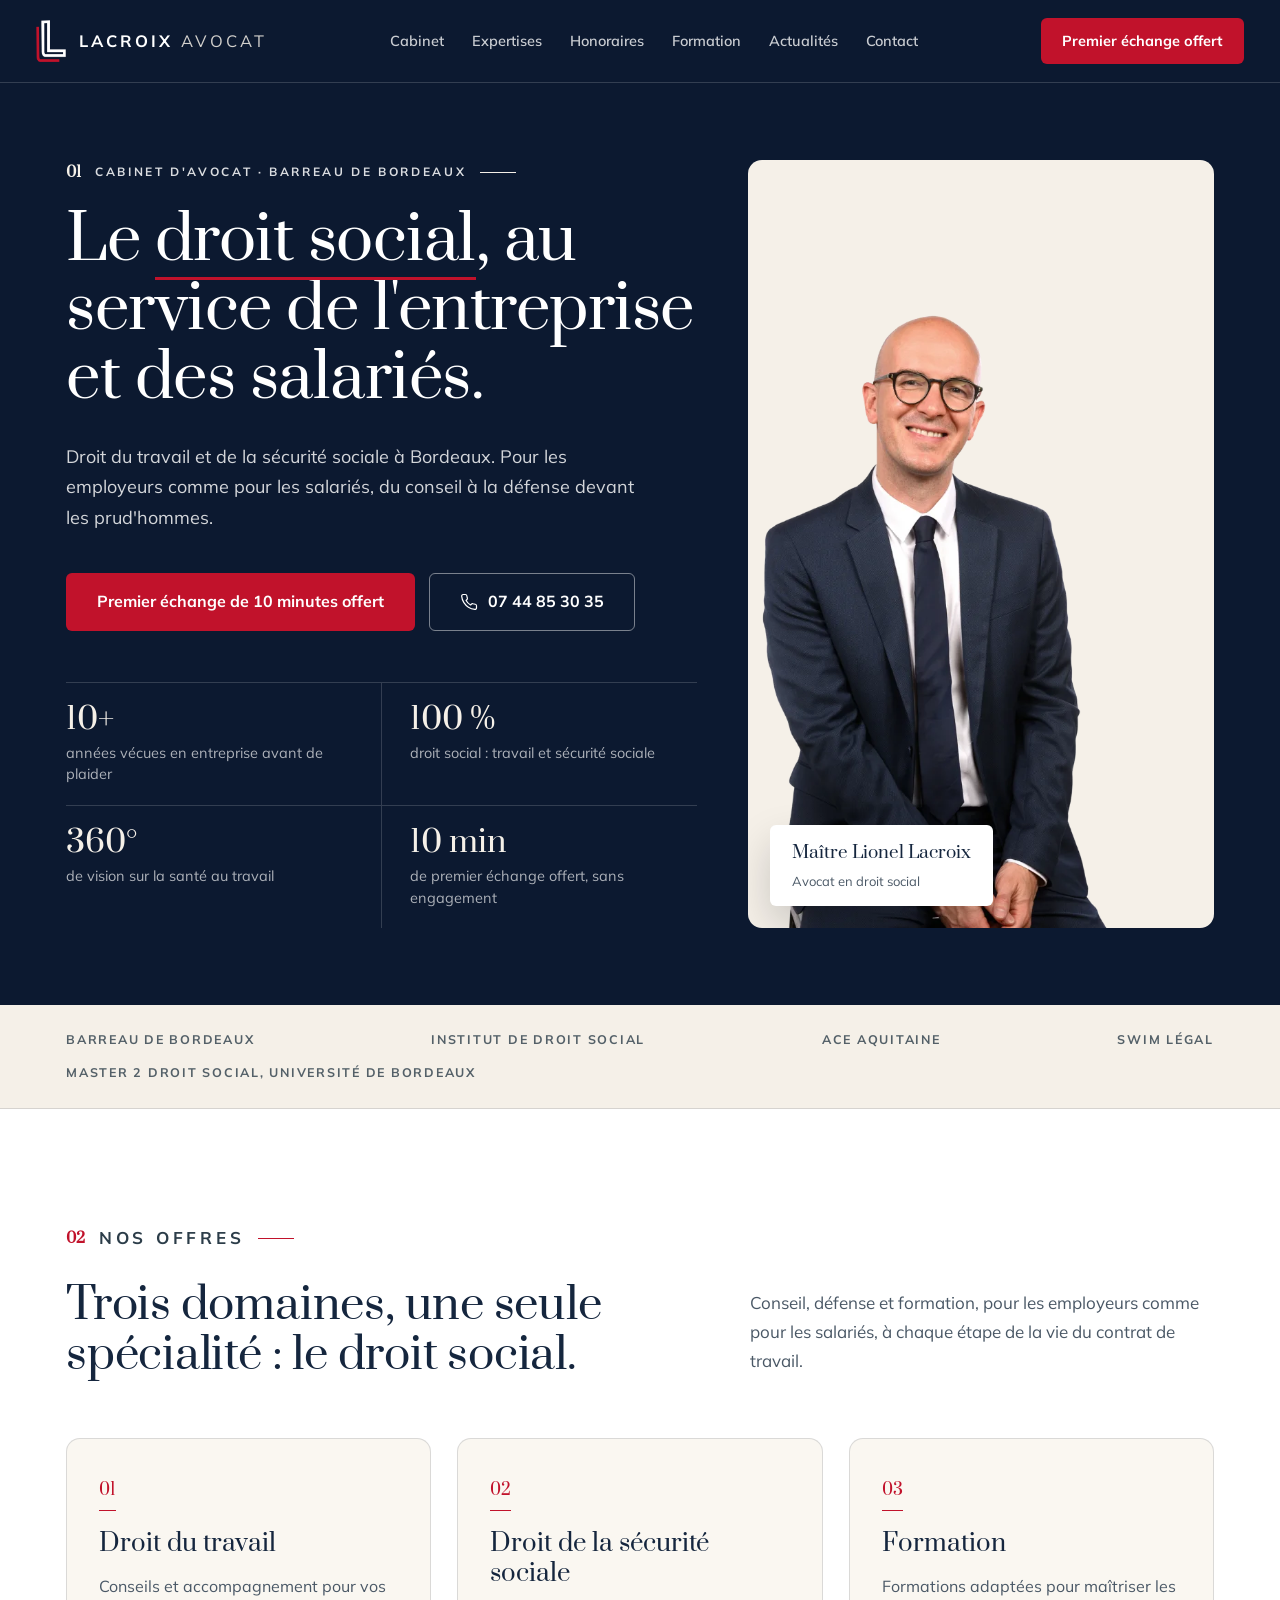
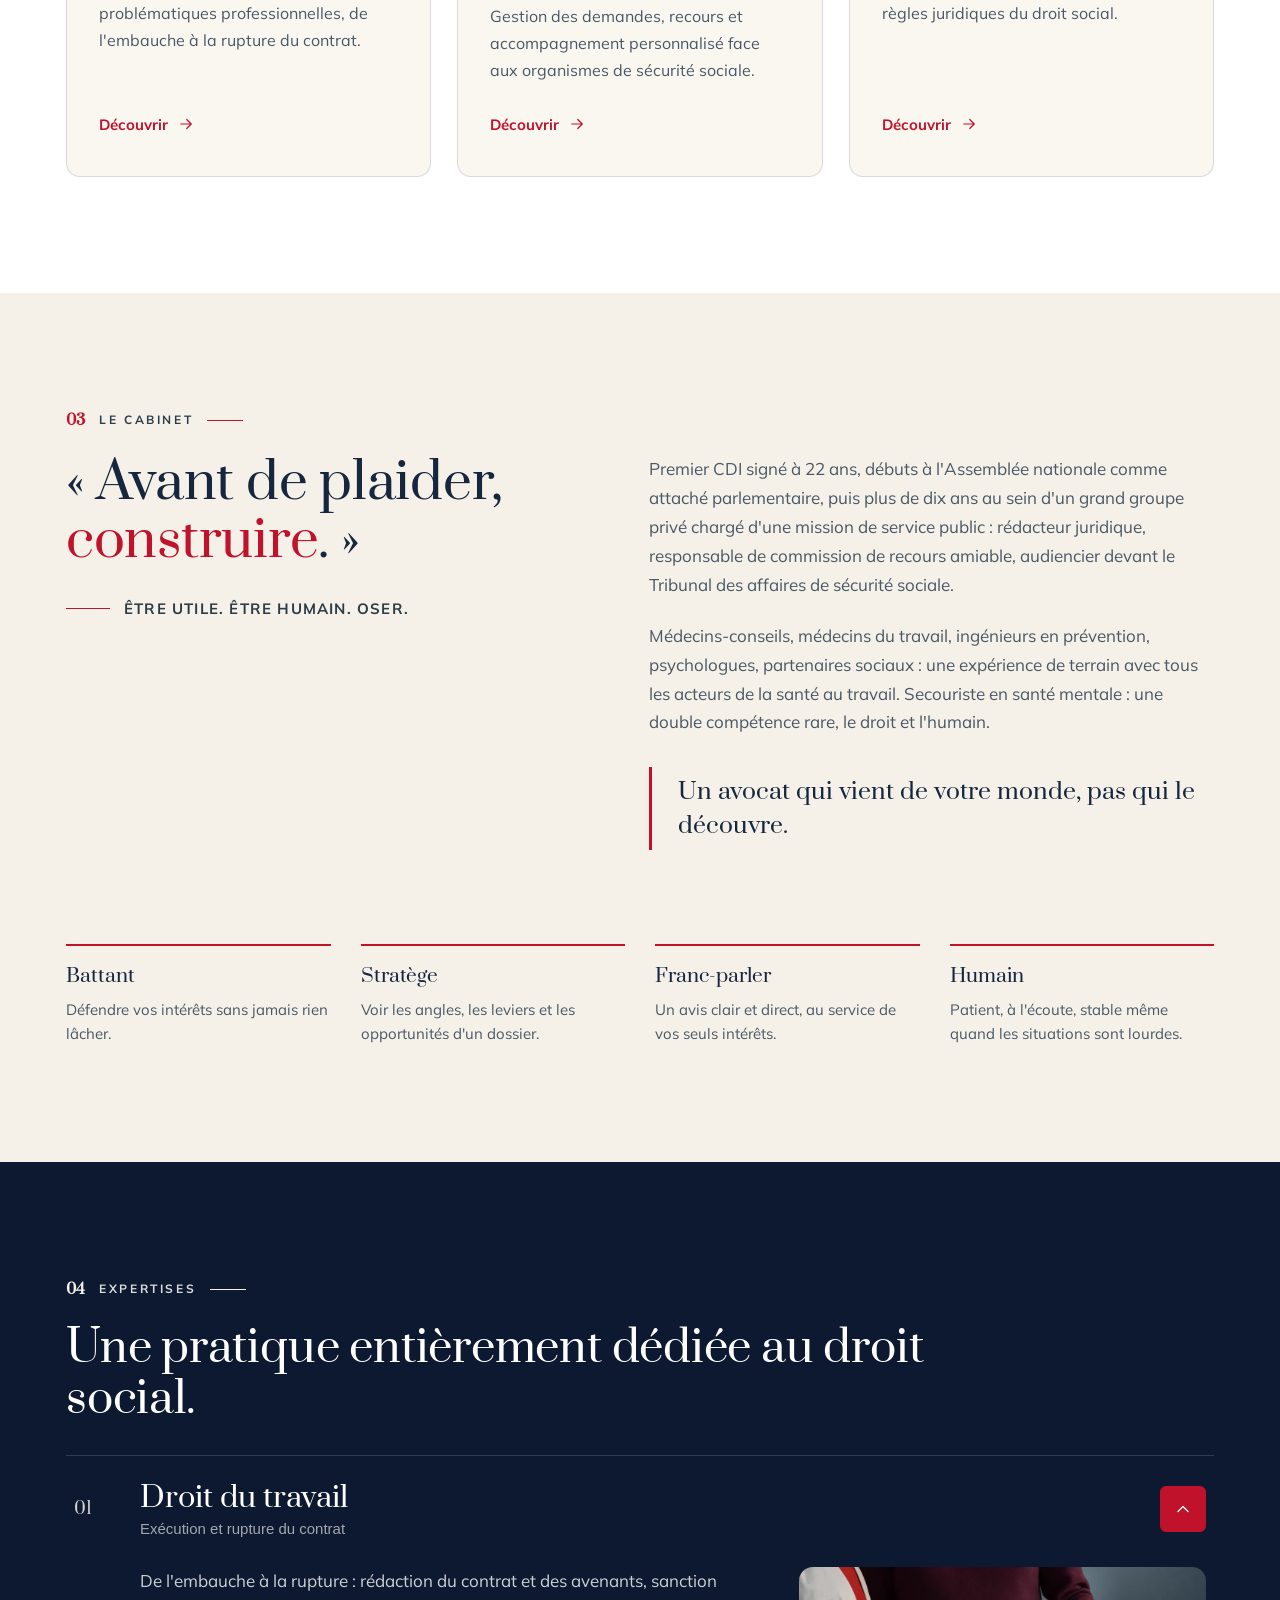
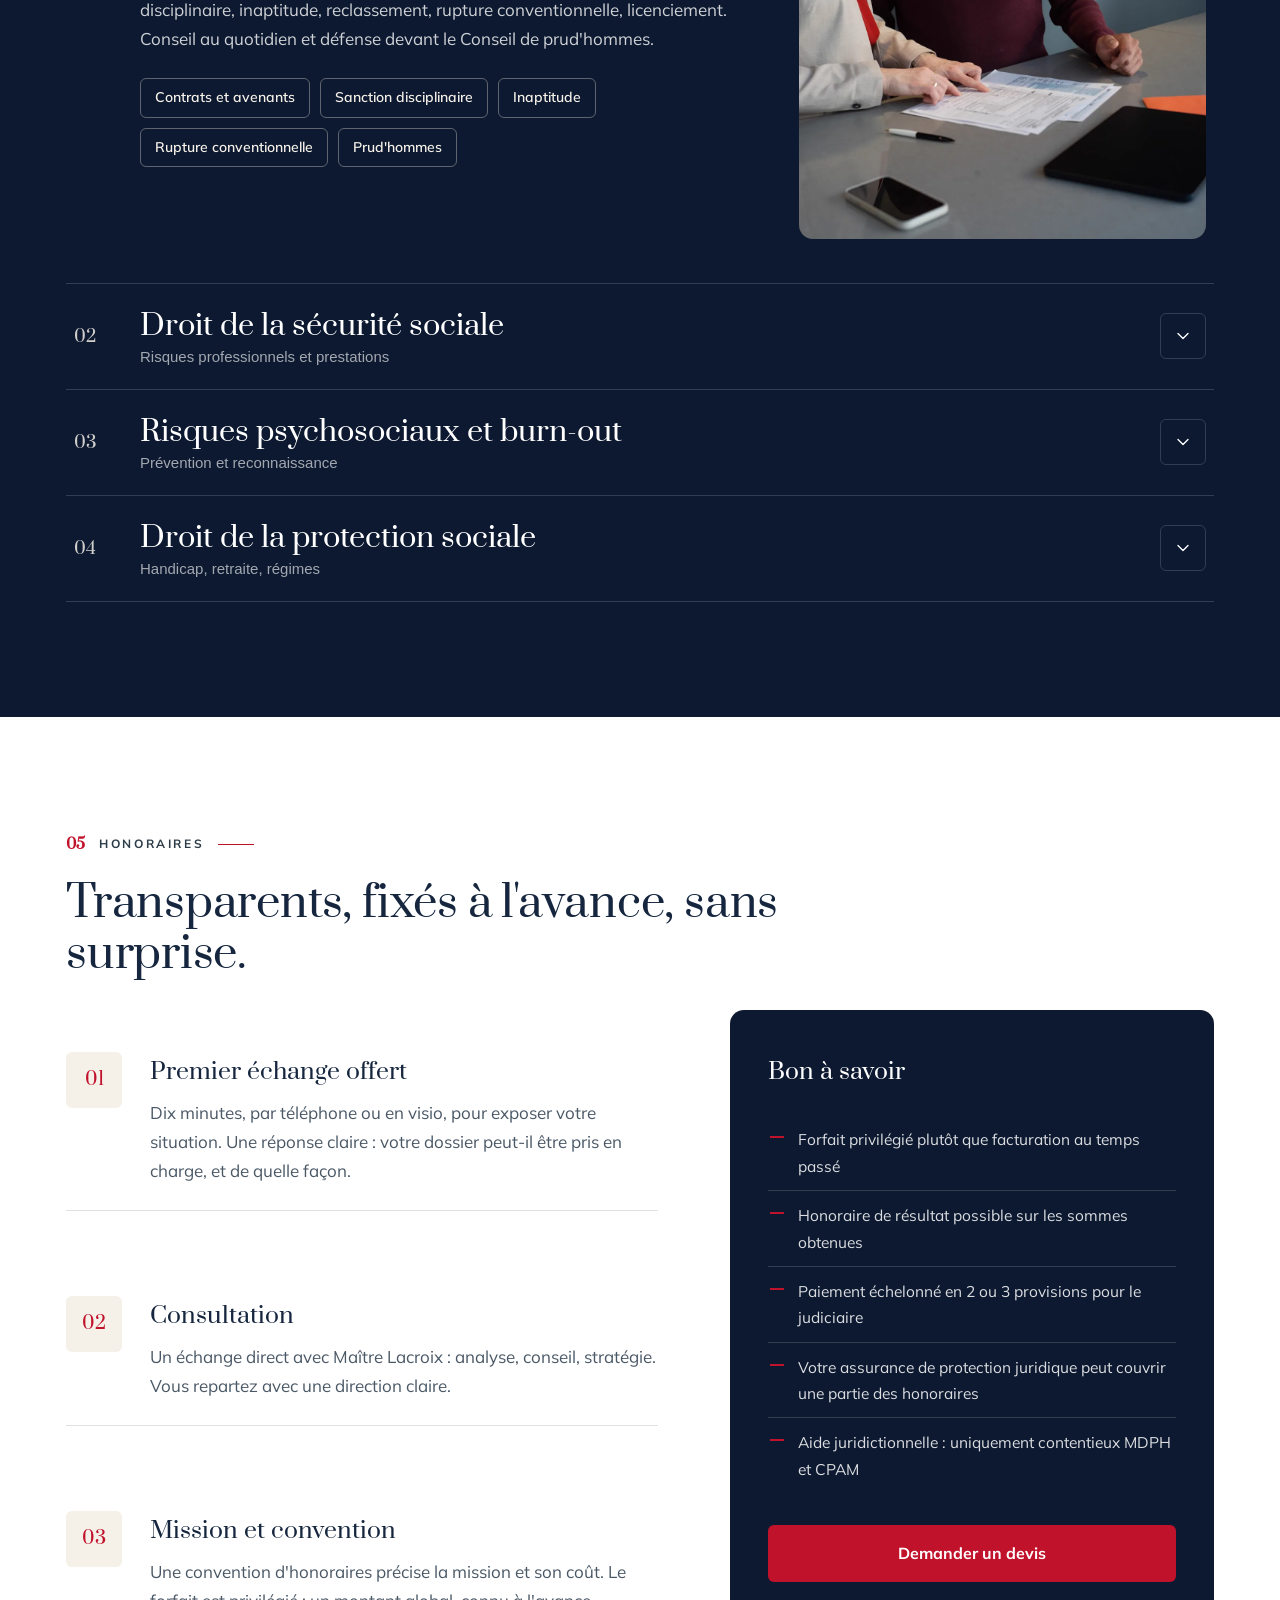
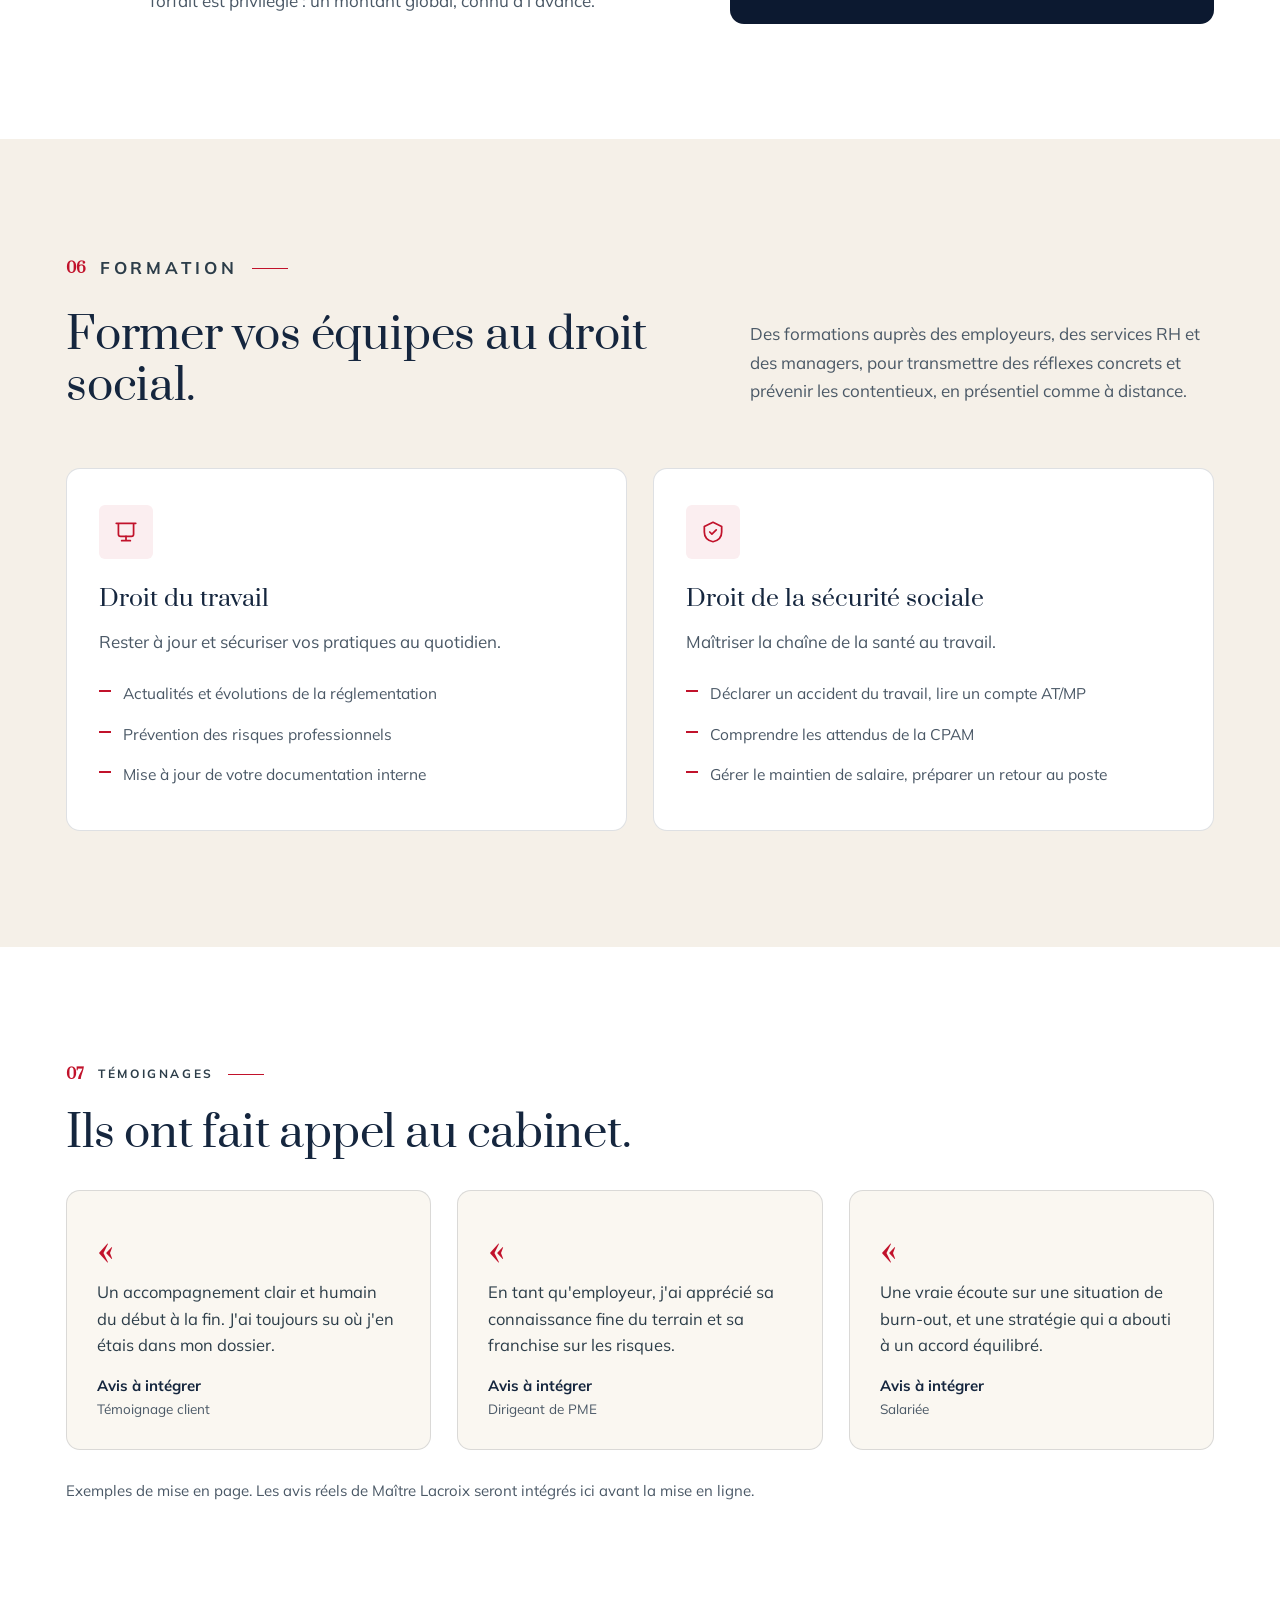
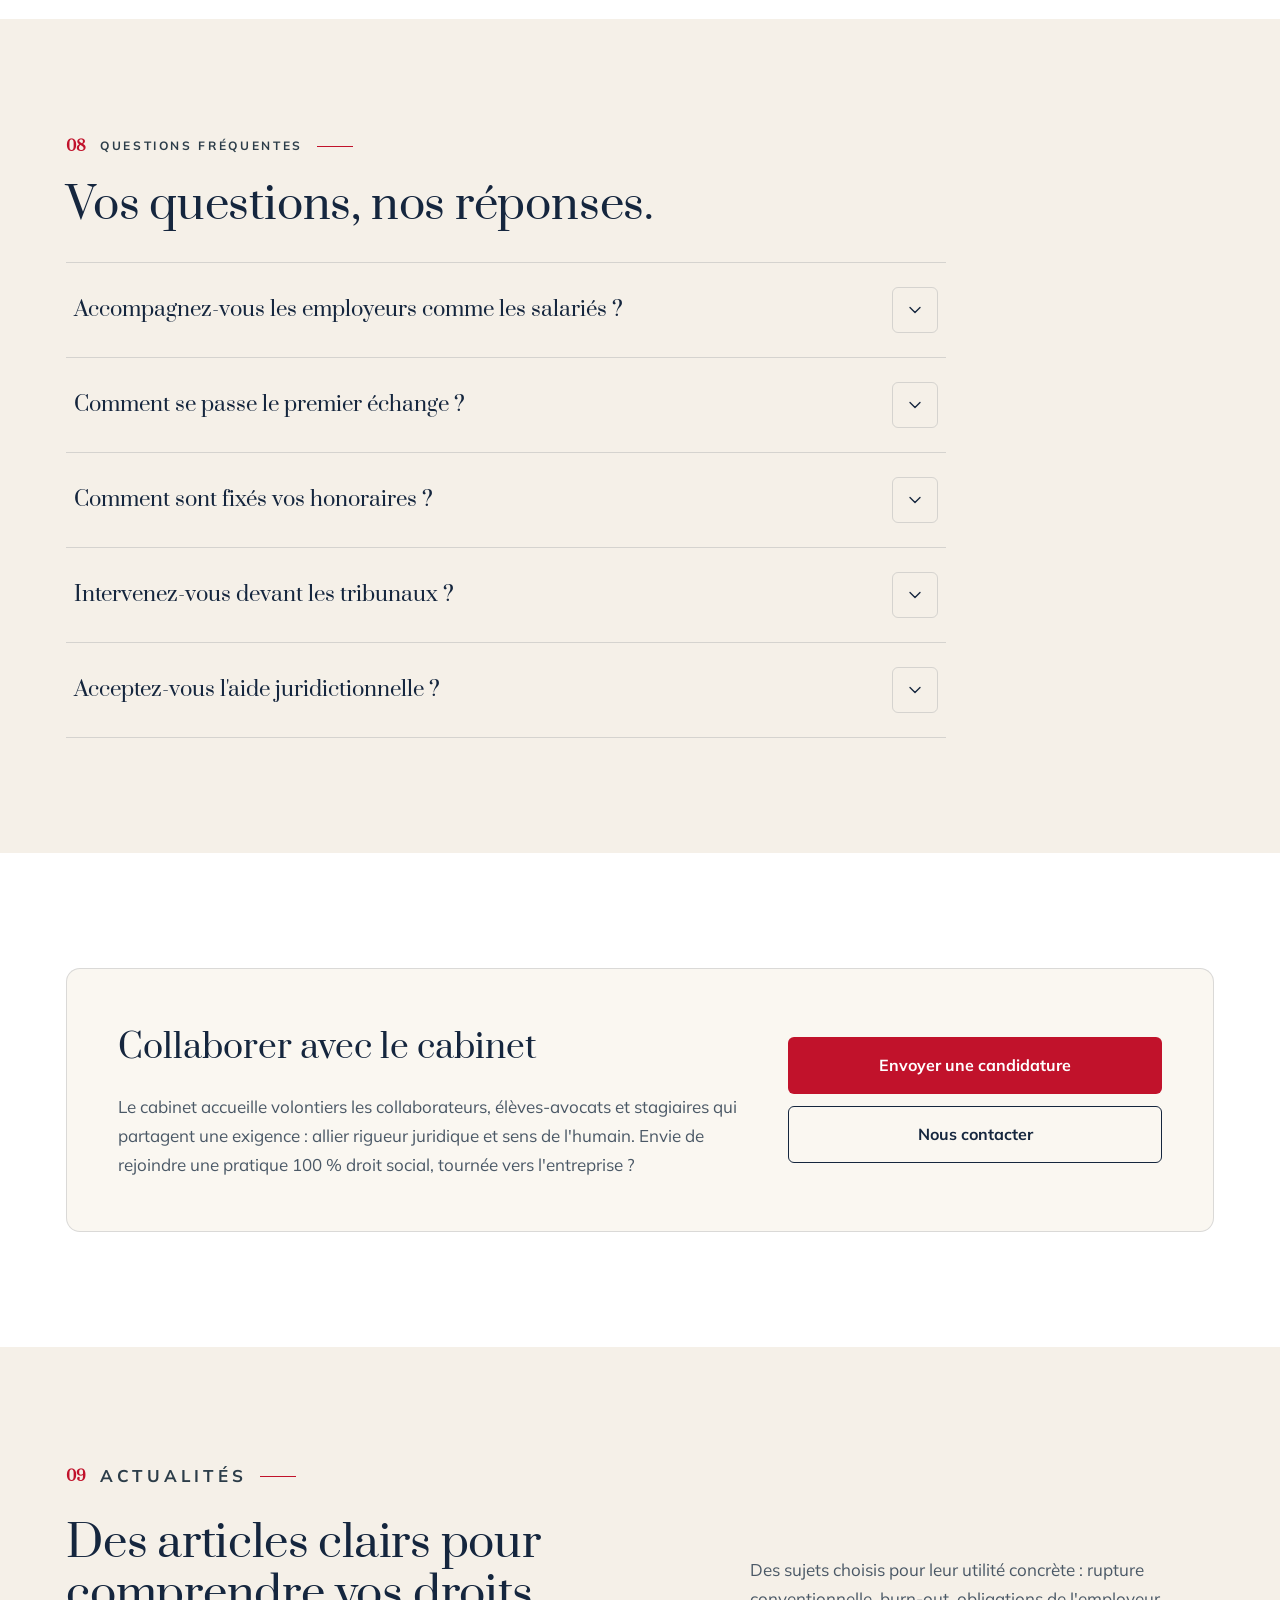
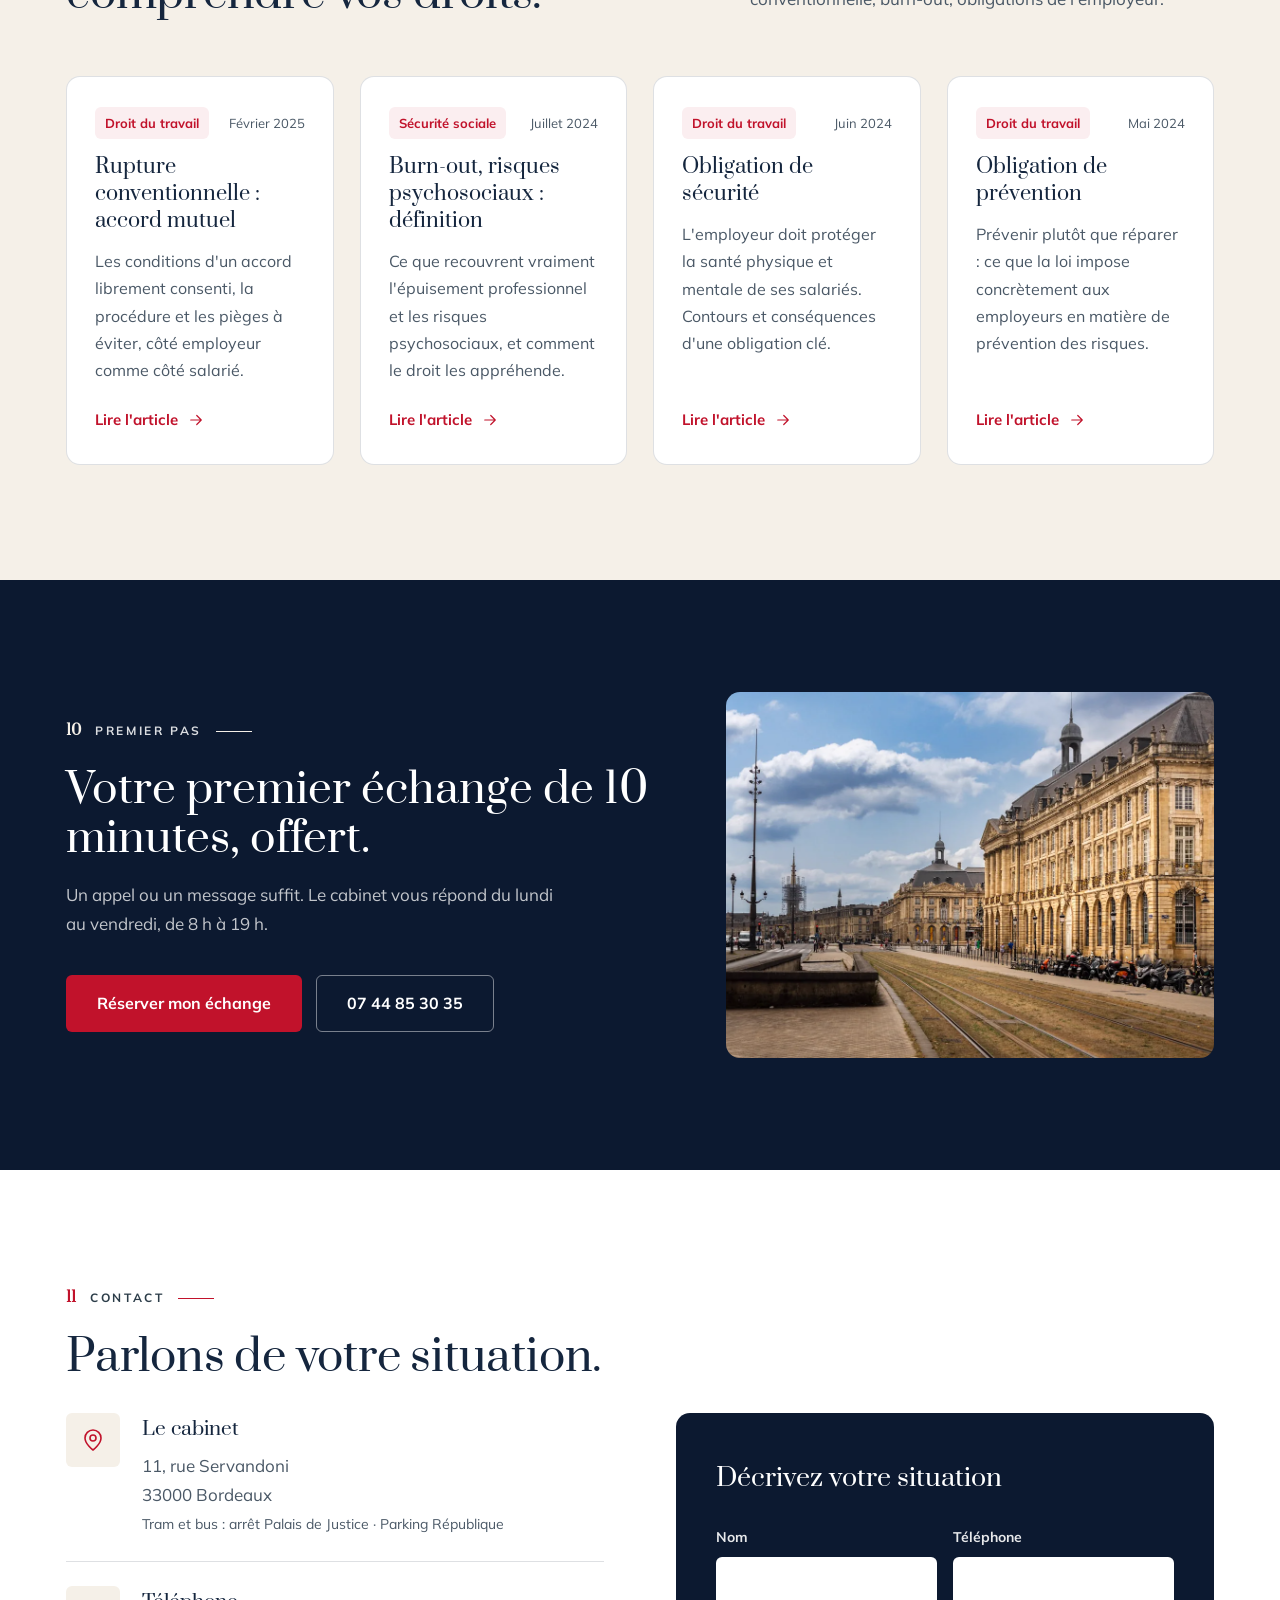
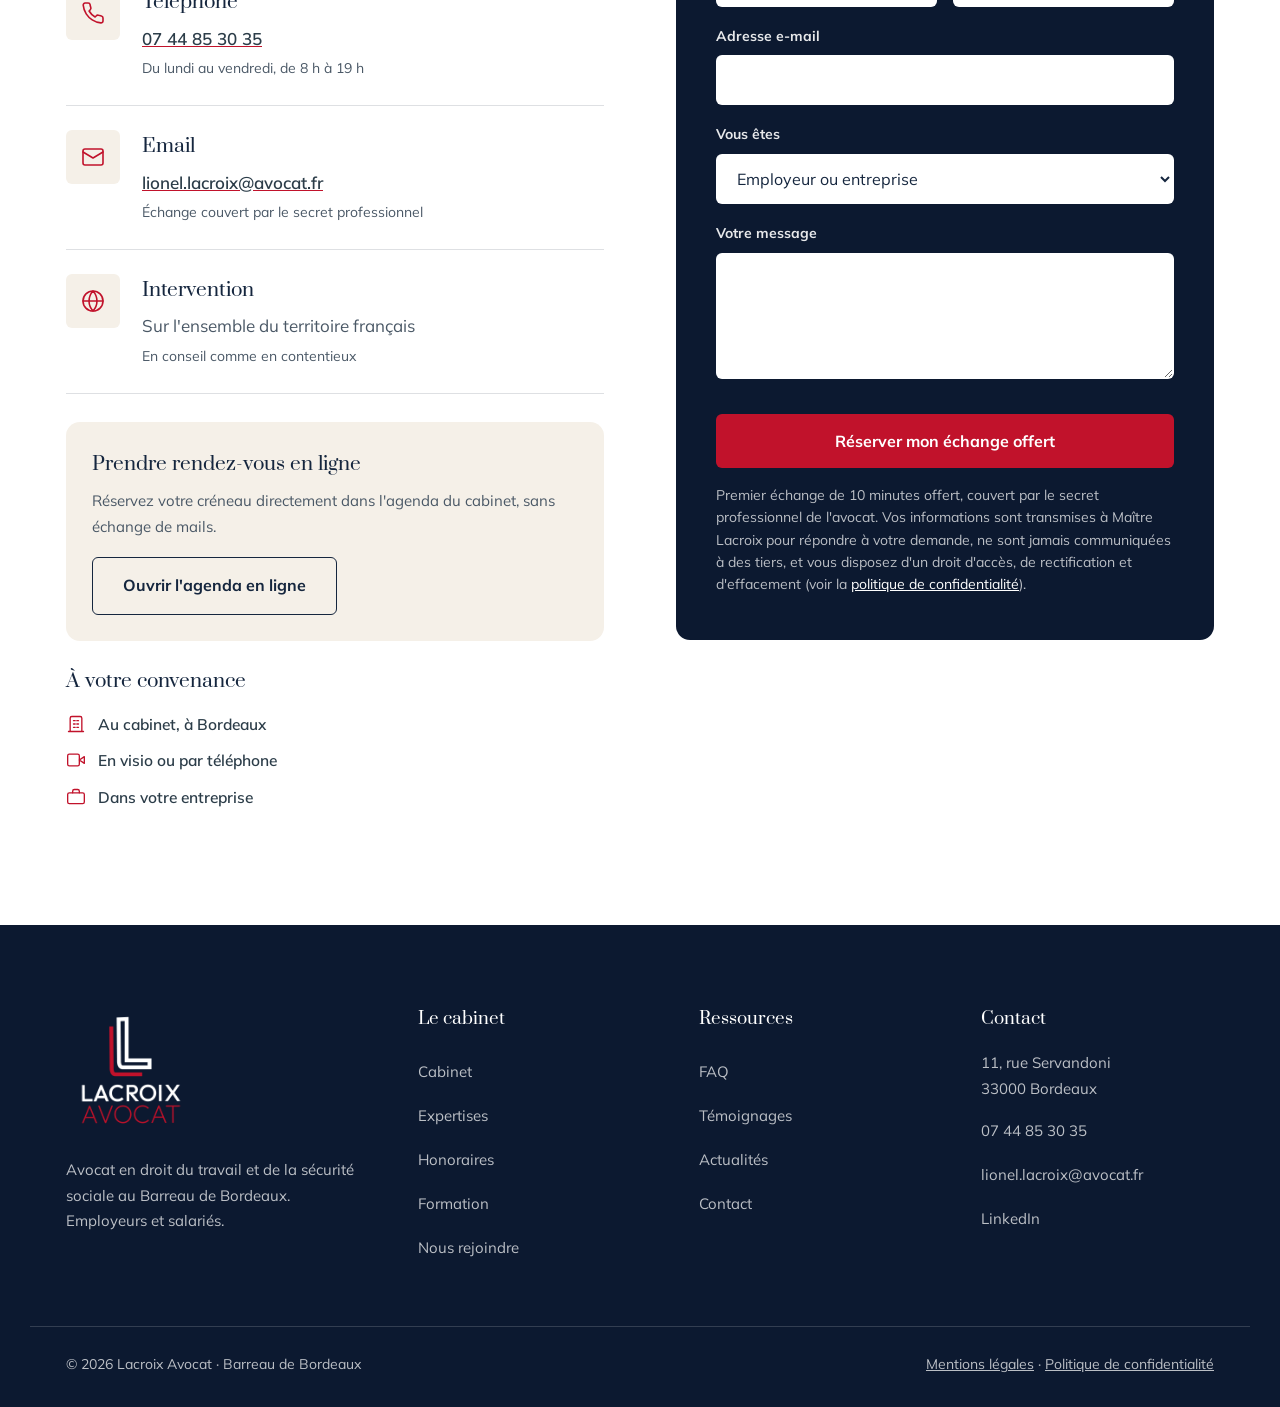
==== commit 8624c4f2: "V2 : hero recompose + fond verifie sur tout le site actuel Hero : cadre rectangulaire creme pleine h" ====
--- a/v2/index.html
+++ b/v2/index.html
@@ -73,9 +73,15 @@
           07 44 85 30 35
         </a>
       </div>
+      <ul class="hero-stats" data-reveal>
+        <li><strong><span data-compte="10">10</span>+</strong><span>années vécues en entreprise avant de plaider</span></li>
+        <li><strong><span data-compte="100">100</span>&nbsp;%</strong><span>droit social : travail et sécurité sociale</span></li>
+        <li><strong><span data-compte="360">360</span>°</strong><span>de vision sur la santé au travail</span></li>
+        <li><strong>10&nbsp;min</strong><span>de premier échange offert, sans engagement</span></li>
+      </ul>
     </div>
     <div class="hero-visuel" data-reveal>
-      <div class="hero-arche">
+      <div class="hero-cadre">
         <picture>
           <source srcset="img/lionel-lacroix.webp" type="image/webp">
           <img src="img/lionel-lacroix.png" alt="Maître Lionel Lacroix, avocat en droit social à Bordeaux" width="596" height="918" fetchpriority="high">
@@ -86,14 +92,6 @@
         </div>
       </div>
     </div>
-  </div>
-  <div class="conteneur">
-    <ul class="hero-stats" data-reveal>
-      <li><strong><span data-compte="10">10</span>+</strong><span>années vécues en entreprise avant de plaider</span></li>
-      <li><strong><span data-compte="100">100</span>&nbsp;%</strong><span>droit social : travail et sécurité sociale</span></li>
-      <li><strong><span data-compte="360">360</span>°</strong><span>de vision sur la santé au travail</span></li>
-      <li><strong>10&nbsp;min</strong><span>de premier échange offert, sans engagement</span></li>
-    </ul>
   </div>
 </section>
 
@@ -569,6 +567,14 @@
               <h3>Email</h3>
               <p><a href="mailto:lionel.lacroix@avocat.fr">lionel.lacroix@avocat.fr</a></p>
               <p class="contact-note">Échange couvert par le secret professionnel</p>
+            </div>
+          </li>
+          <li data-reveal>
+            <span class="contact-icone" aria-hidden="true"><svg viewBox="0 0 24 24" fill="none" stroke="currentColor" stroke-width="1.6" stroke-linecap="round" stroke-linejoin="round"><circle cx="12" cy="12" r="10"/><path d="M2 12h20M12 2a15.3 15.3 0 0 1 4 10 15.3 15.3 0 0 1-4 10 15.3 15.3 0 0 1-4-10 15.3 15.3 0 0 1 4-10z"/></svg></span>
+            <div>
+              <h3>Intervention</h3>
+              <p>Sur l'ensemble du territoire français</p>
+              <p class="contact-note">En conseil comme en contentieux</p>
             </div>
           </li>
         </ul>
--- a/v2/css/style.css
+++ b/v2/css/style.css
@@ -328,23 +328,21 @@
 .menu-mobile-pied { display: flex; flex-direction: column; gap: 10px; margin-top: 14px; }
 
 /* ============================================================
-   HERO (nuit, éditorial, portrait sous arche)
+   HERO (nuit, éditorial, portrait en cadre crème)
    ============================================================ */
 .hero {
   background: var(--nuit);
   color: var(--blanc);
-  overflow: hidden;
 }
 
 .hero-grille {
   display: grid;
-  grid-template-columns: 1.08fr 0.92fr;
-  gap: 56px;
-  align-items: end;
+  grid-template-columns: 1.15fr 0.85fr;
+  gap: clamp(32px, 4vw, 60px);
+  align-items: stretch;
   padding-top: clamp(48px, 6vw, 88px);
-}
-
-.hero-texte { padding-bottom: clamp(48px, 6vw, 88px); }
+  padding-bottom: clamp(48px, 6vw, 88px);
+}
 
 .hero h1 {
   color: var(--blanc);
@@ -378,33 +376,33 @@
 
 .hero-cta { display: flex; flex-wrap: wrap; gap: 14px; }
 
-/* Portrait sous arche crème */
-.hero-visuel { position: relative; align-self: end; display: flex; justify-content: center; }
-.hero-arche {
+/* Portrait : cadre rectangulaire crème, photo posée au fond */
+.hero-visuel { display: flex; }
+.hero-cadre {
   position: relative;
-  width: min(400px, 100%);
+  width: 100%;
+  min-height: clamp(420px, 40vw, 620px);
   background: var(--creme);
-  border-radius: 500px 500px 0 0;
+  border-radius: var(--rayon);
   overflow: hidden;
   display: flex;
   align-items: flex-end;
   justify-content: center;
-  aspect-ratio: 400 / 500;
-}
-.hero-arche img {
-  width: 88%;
+}
+.hero-cadre img {
+  width: min(440px, 88%);
   height: auto;
-  transform: translateY(2px);
+  margin-bottom: -2px;
 }
 .hero-badge {
   position: absolute;
-  left: 0;
-  bottom: 34px;
+  left: 22px;
+  bottom: 22px;
   background: var(--blanc);
   color: var(--marine);
   border-radius: var(--rayon-petit);
   padding: 14px 22px;
-  box-shadow: 0 18px 40px rgba(4, 10, 22, 0.35);
+  box-shadow: 0 18px 40px rgba(4, 10, 22, 0.18);
   display: flex;
   flex-direction: column;
   gap: 2px;
@@ -413,32 +411,32 @@
 .hero-badge strong { font-family: var(--titre); font-weight: 400; font-size: 1.0625rem; }
 .hero-badge span { font-size: 0.8125rem; color: var(--texte); }
 
-/* Statistiques */
+/* Repères chiffrés : tableau 2 x 2 dans la colonne de gauche */
 .hero-stats {
   list-style: none;
   display: grid;
-  grid-template-columns: repeat(4, 1fr);
+  grid-template-columns: 1fr 1fr;
   border-top: 1px solid var(--filet-clair);
-  padding: 36px 0 44px;
-  gap: 0;
-}
-.hero-stats li { padding: 0 32px; border-left: 1px solid var(--filet-clair); }
-.hero-stats li:first-child { padding-left: 0; border-left: none; }
+  margin-top: clamp(36px, 4vw, 52px);
+}
+.hero-stats li { padding: 20px 28px 20px 0; }
+.hero-stats li:nth-child(even) { padding-left: 28px; padding-right: 0; border-left: 1px solid var(--filet-clair); }
+.hero-stats li:nth-child(n+3) { border-top: 1px solid var(--filet-clair); }
 .hero-stats strong {
   display: block;
   font-family: var(--titre);
   font-weight: 400;
-  font-size: clamp(1.9rem, 3vw, 2.7rem);
+  font-size: clamp(1.7rem, 2.4vw, 2.2rem);
   color: var(--creme);
   line-height: 1.1;
-  margin-bottom: 6px;
+  margin-bottom: 5px;
 }
 .hero-stats li > span {
   font-size: 0.9063rem;
   line-height: 1.5;
   color: rgba(255, 255, 255, 0.66);
   display: block;
-  max-width: 16em;
+  max-width: 18em;
 }
 
 /* ---------- Bandeau credentials ---------- */
--- a/v2/css/responsive.css
+++ b/v2/css/responsive.css
@@ -22,12 +22,9 @@
 /* ---------- ≤ 940px ---------- */
 @media (max-width: 940px) {
   .hero-grille { grid-template-columns: 1fr; gap: 40px; }
-  .hero-texte { padding-bottom: 0; }
-  .hero-visuel { order: 2; margin-top: 8px; justify-content: flex-start; }
-  .hero-arche { width: min(340px, 86%); }
-  .hero-stats { grid-template-columns: repeat(2, 1fr); gap: 26px 0; padding: 30px 0 40px; }
-  .hero-stats li { padding: 0 26px; }
-  .hero-stats li:nth-child(odd) { padding-left: 0; border-left: none; }
+  .hero-visuel { order: 2; }
+  .hero-cadre { min-height: clamp(360px, 60vw, 480px); }
+  .hero-cadre img { width: min(380px, 80%); }
 
   .entete-editoriale { grid-template-columns: 1fr; gap: 18px; margin-bottom: 44px; }
   .entete-editoriale p { padding-bottom: 0; }
@@ -66,10 +63,11 @@
   .hero-intro { font-size: 1.0313rem; }
   .hero-cta .btn,
   .cta-bande .hero-cta .btn { width: 100%; }
-  .hero-arche { width: min(300px, 92%); }
-  .hero-badge { padding: 12px 18px; bottom: 24px; }
-  .hero-stats { grid-template-columns: repeat(2, 1fr); }
-  .hero-stats li { padding: 0 18px; }
+  .hero-cadre { min-height: clamp(300px, 78vw, 420px); }
+  .hero-cadre img { width: min(320px, 84%); }
+  .hero-badge { padding: 12px 18px; left: 14px; bottom: 14px; }
+  .hero-stats li { padding: 16px 18px 16px 0; }
+  .hero-stats li:nth-child(even) { padding-left: 18px; }
   .hero-stats li > span { font-size: 0.8438rem; }
 
   .credentials-liste { gap: 8px 20px; padding-top: 16px; padding-bottom: 16px; }
@@ -103,7 +101,9 @@
 @media (max-width: 400px) {
   .qualites { grid-template-columns: 1fr; }
   .hero-stats { grid-template-columns: 1fr; }
-  .hero-stats li { padding: 0; border-left: none; }
+  .hero-stats li { padding: 14px 0; border-left: none; }
+  .hero-stats li:nth-child(even) { padding-left: 0; border-left: none; }
+  .hero-stats li:nth-child(n+2) { border-top: 1px solid var(--filet-clair); }
 }
 
 /* ---------- Anti-zoom iOS : champs 16px minimum ---------- */
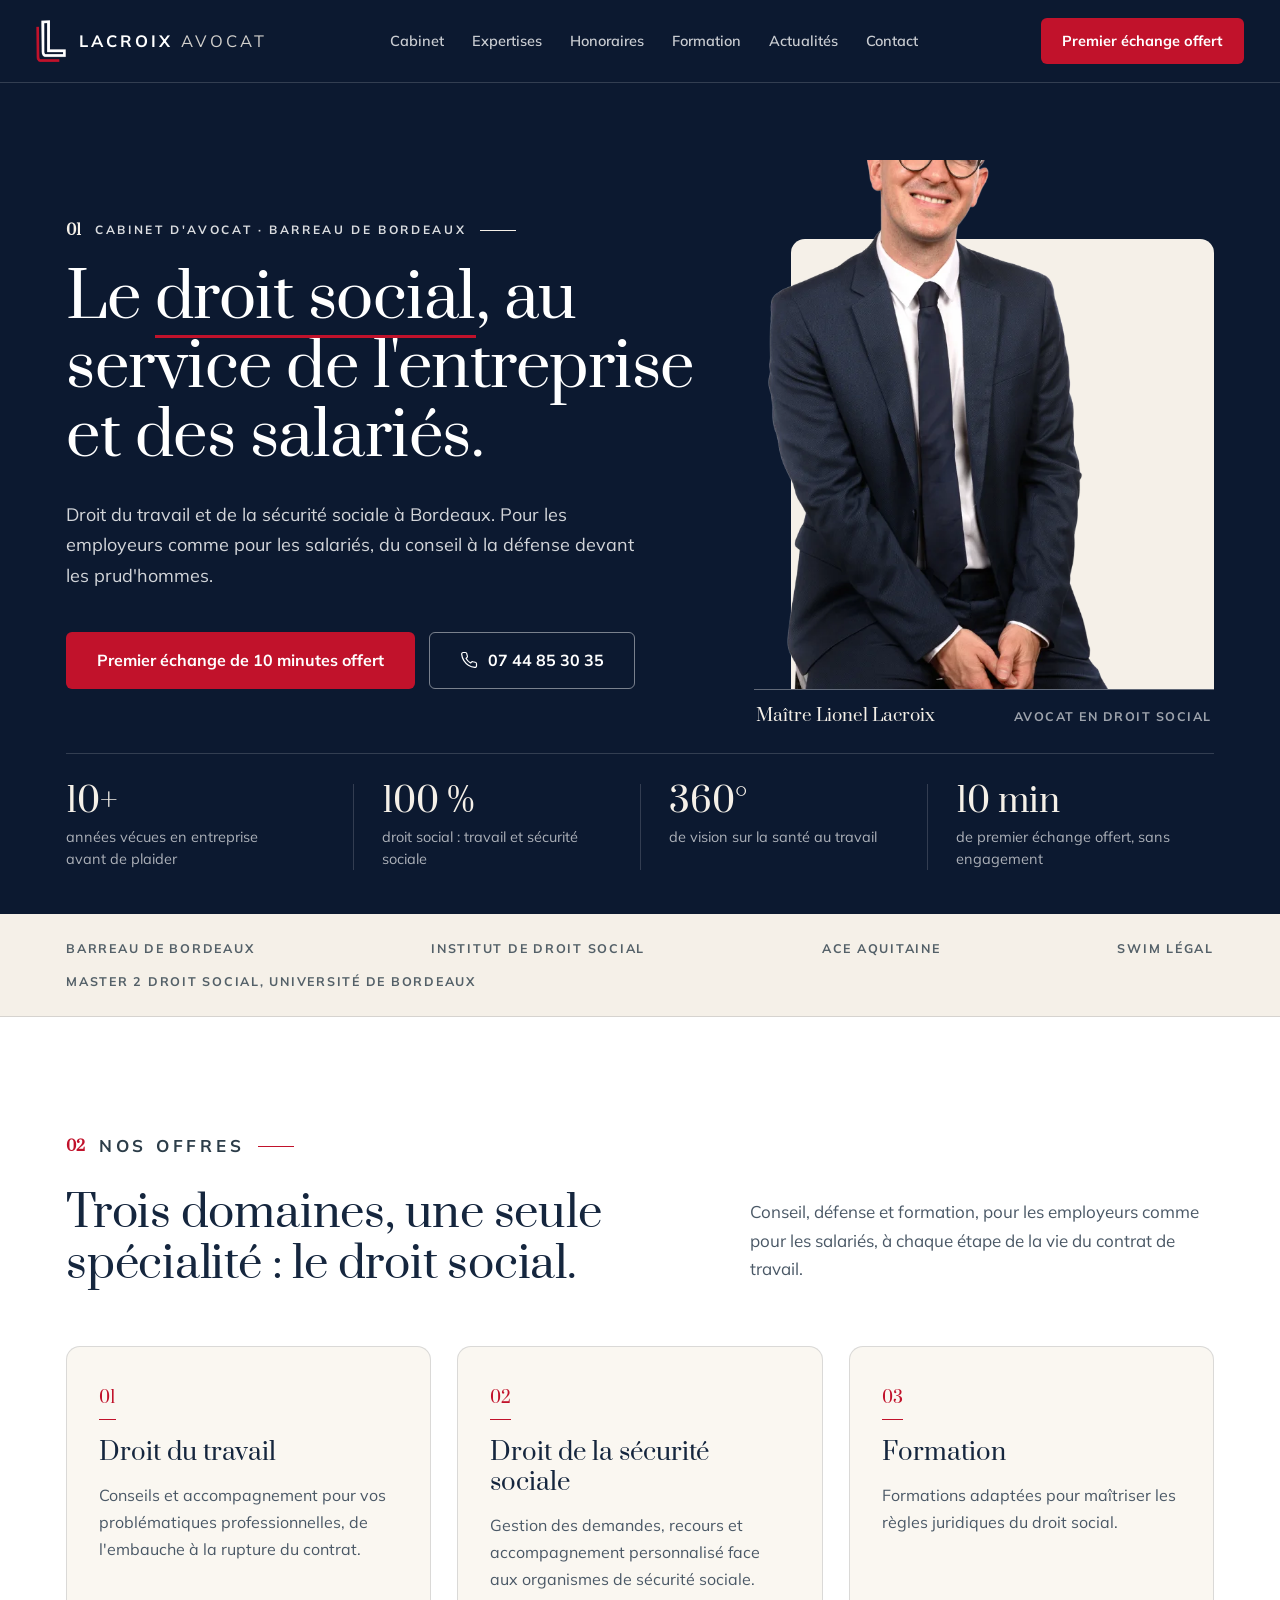
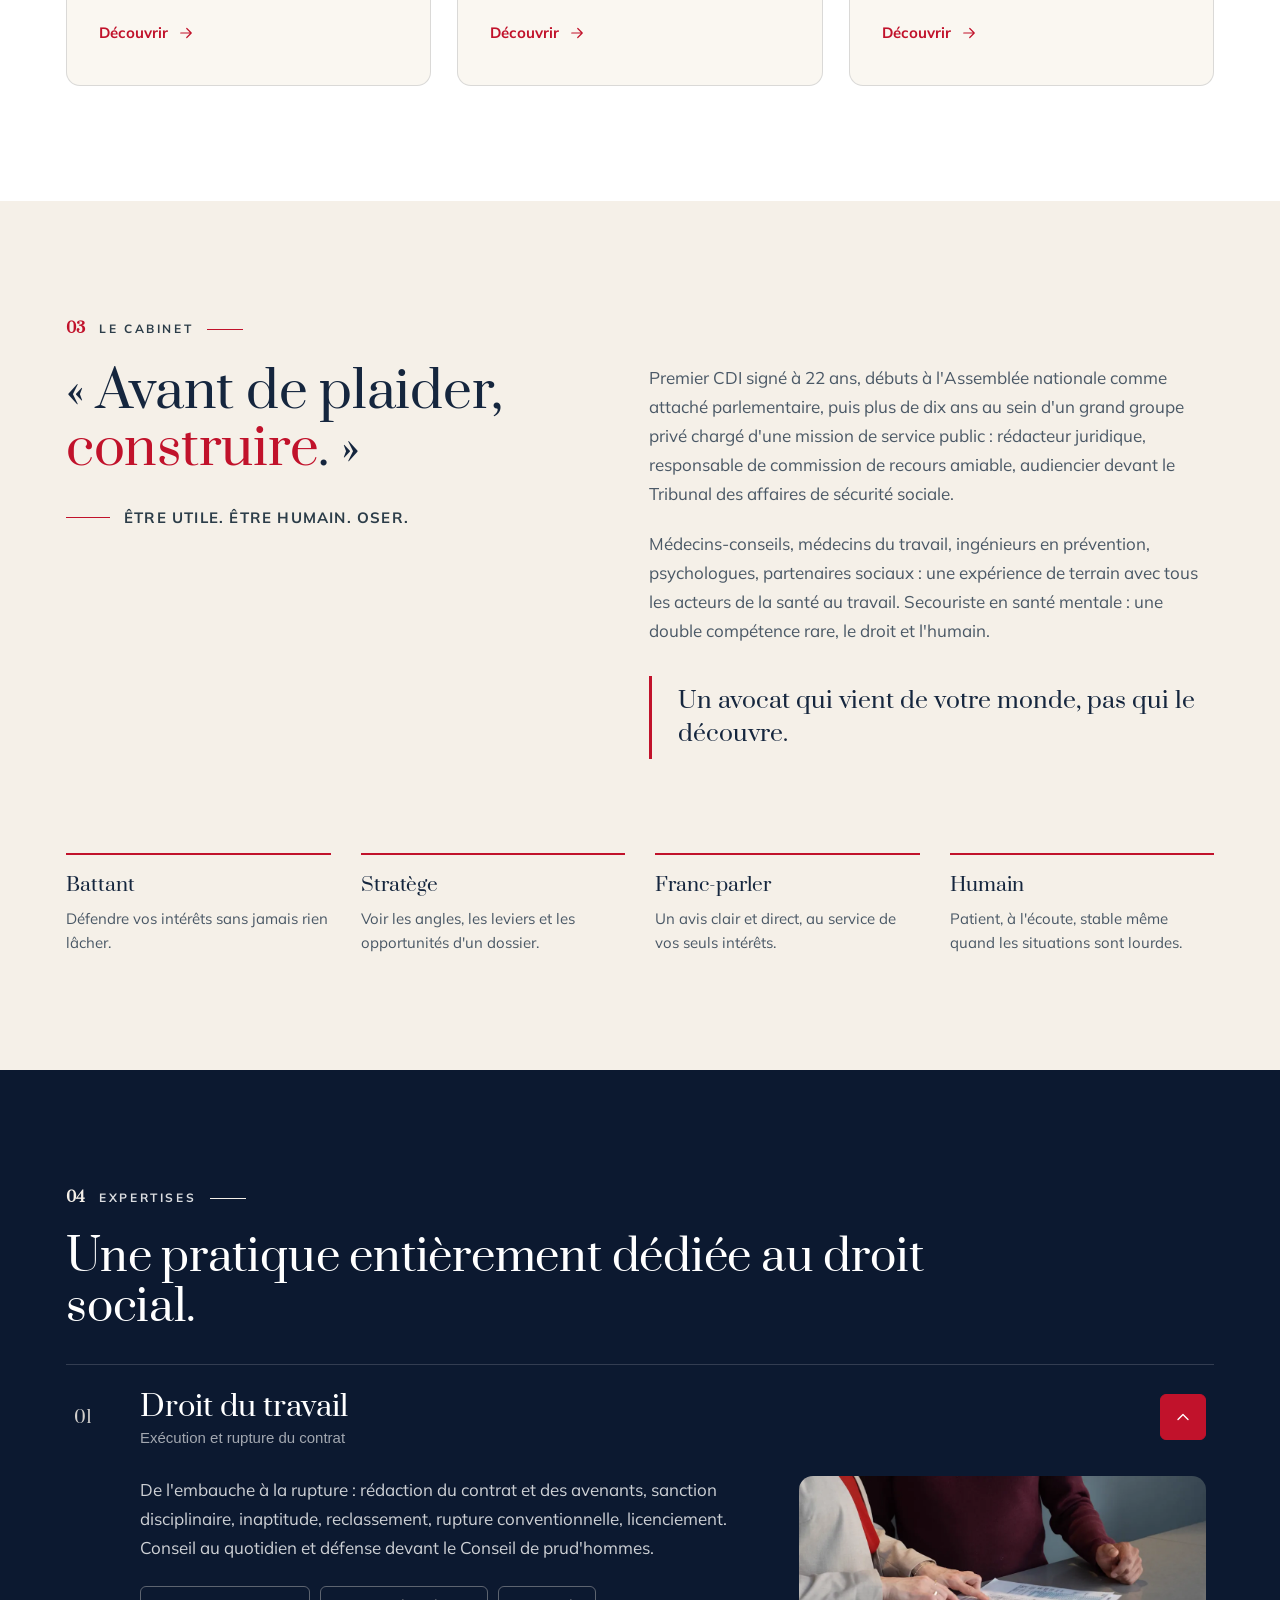
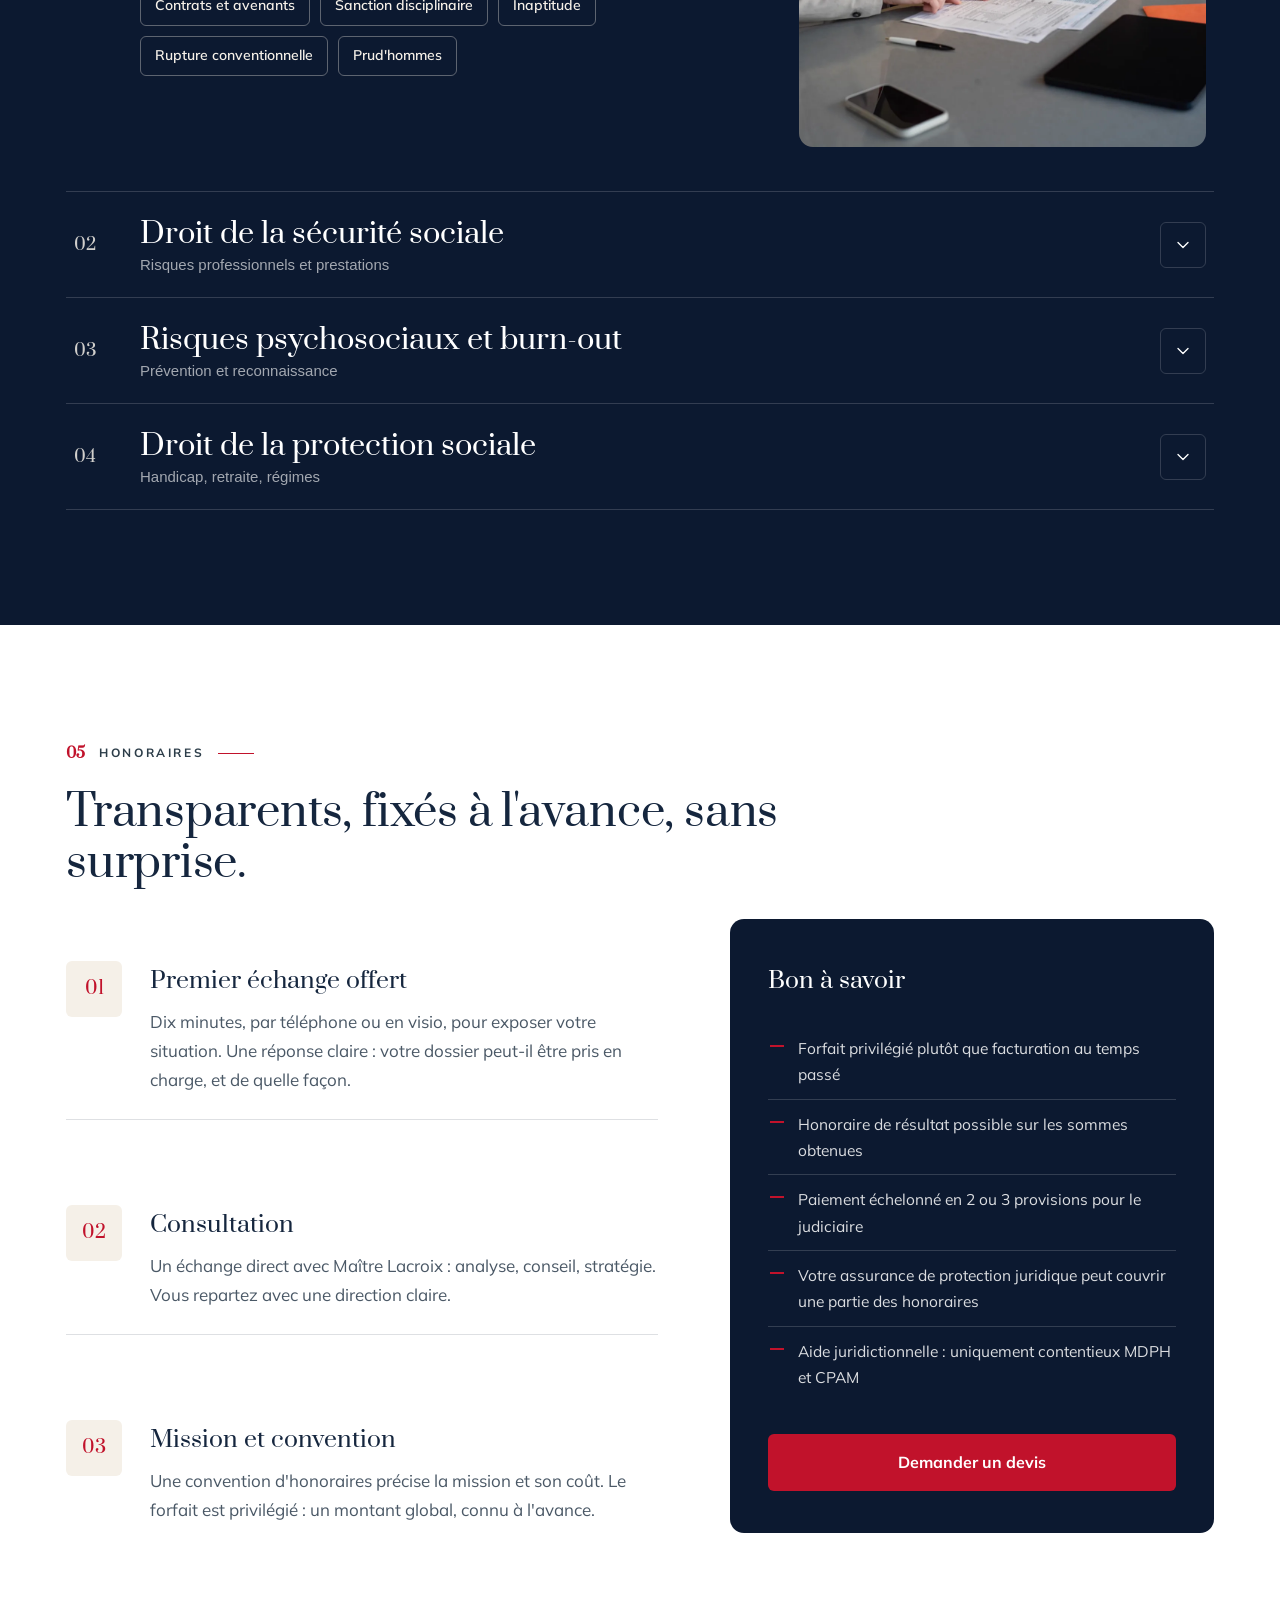
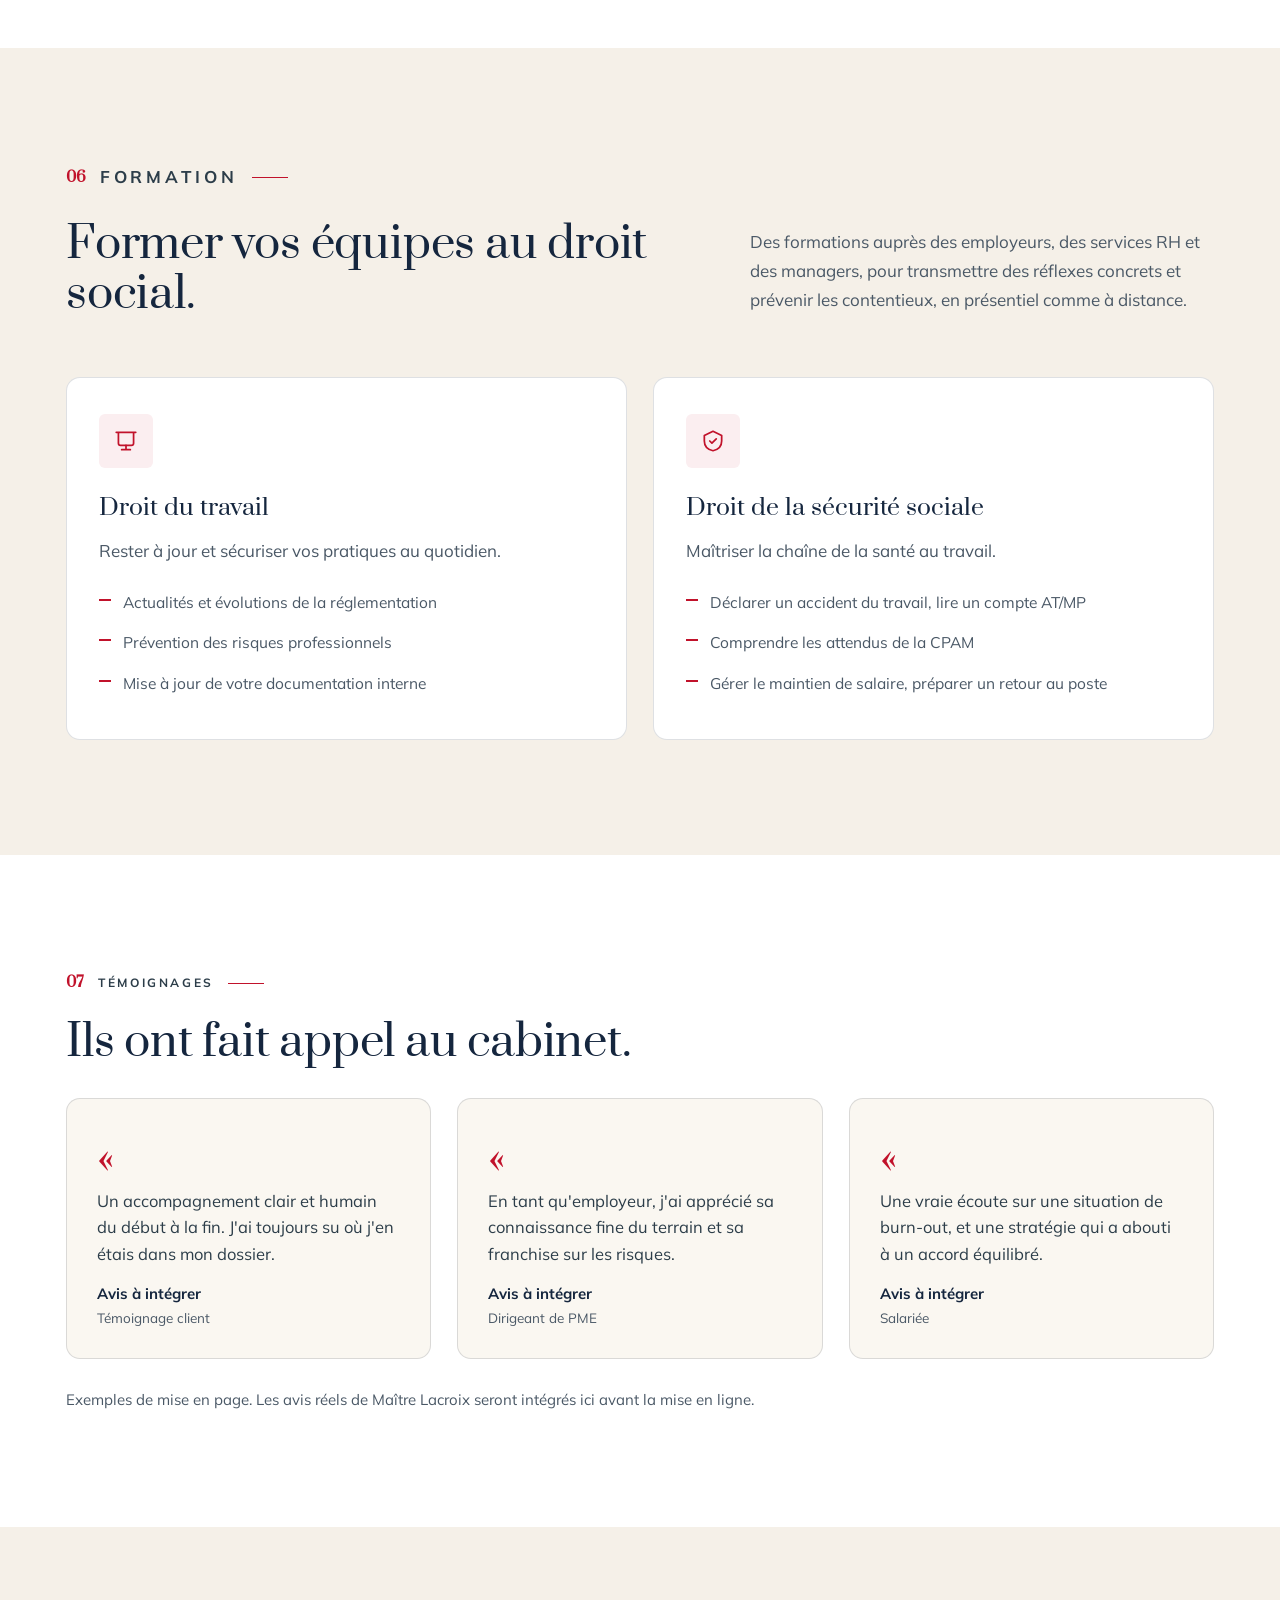
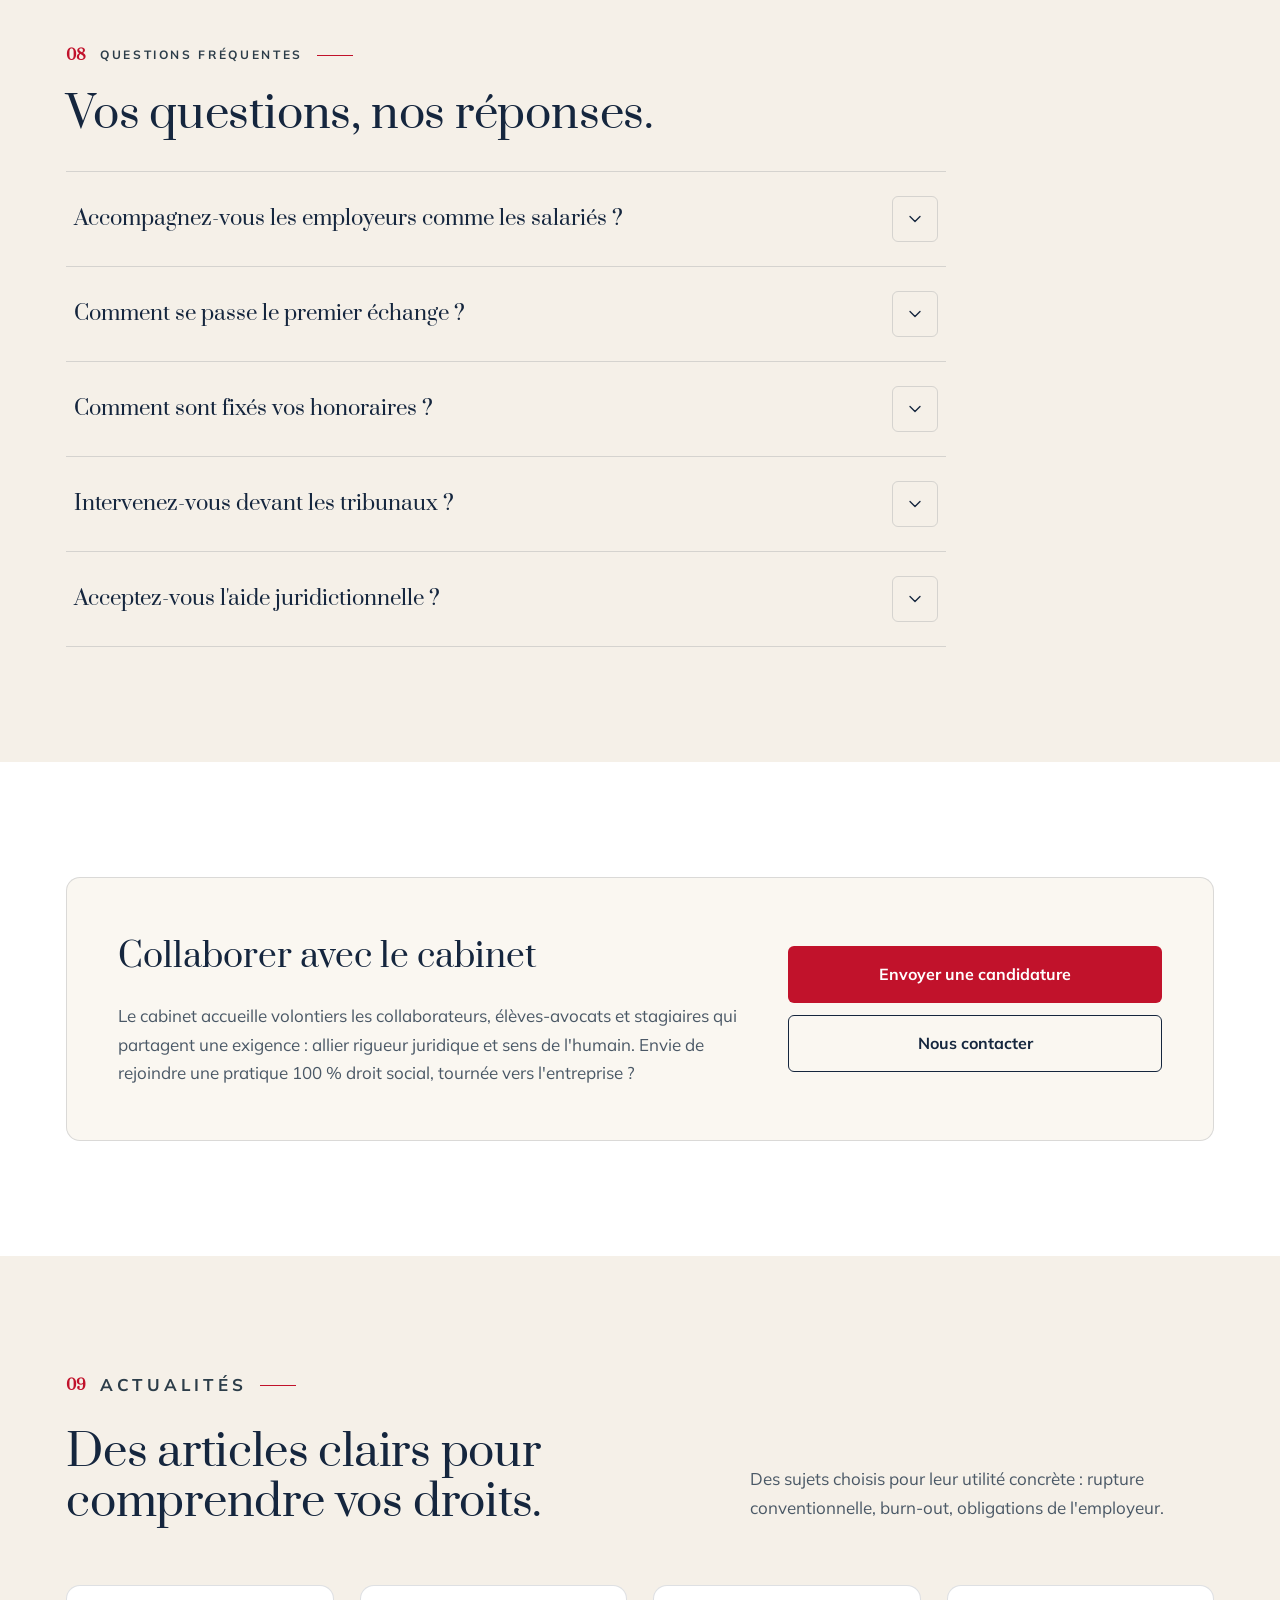
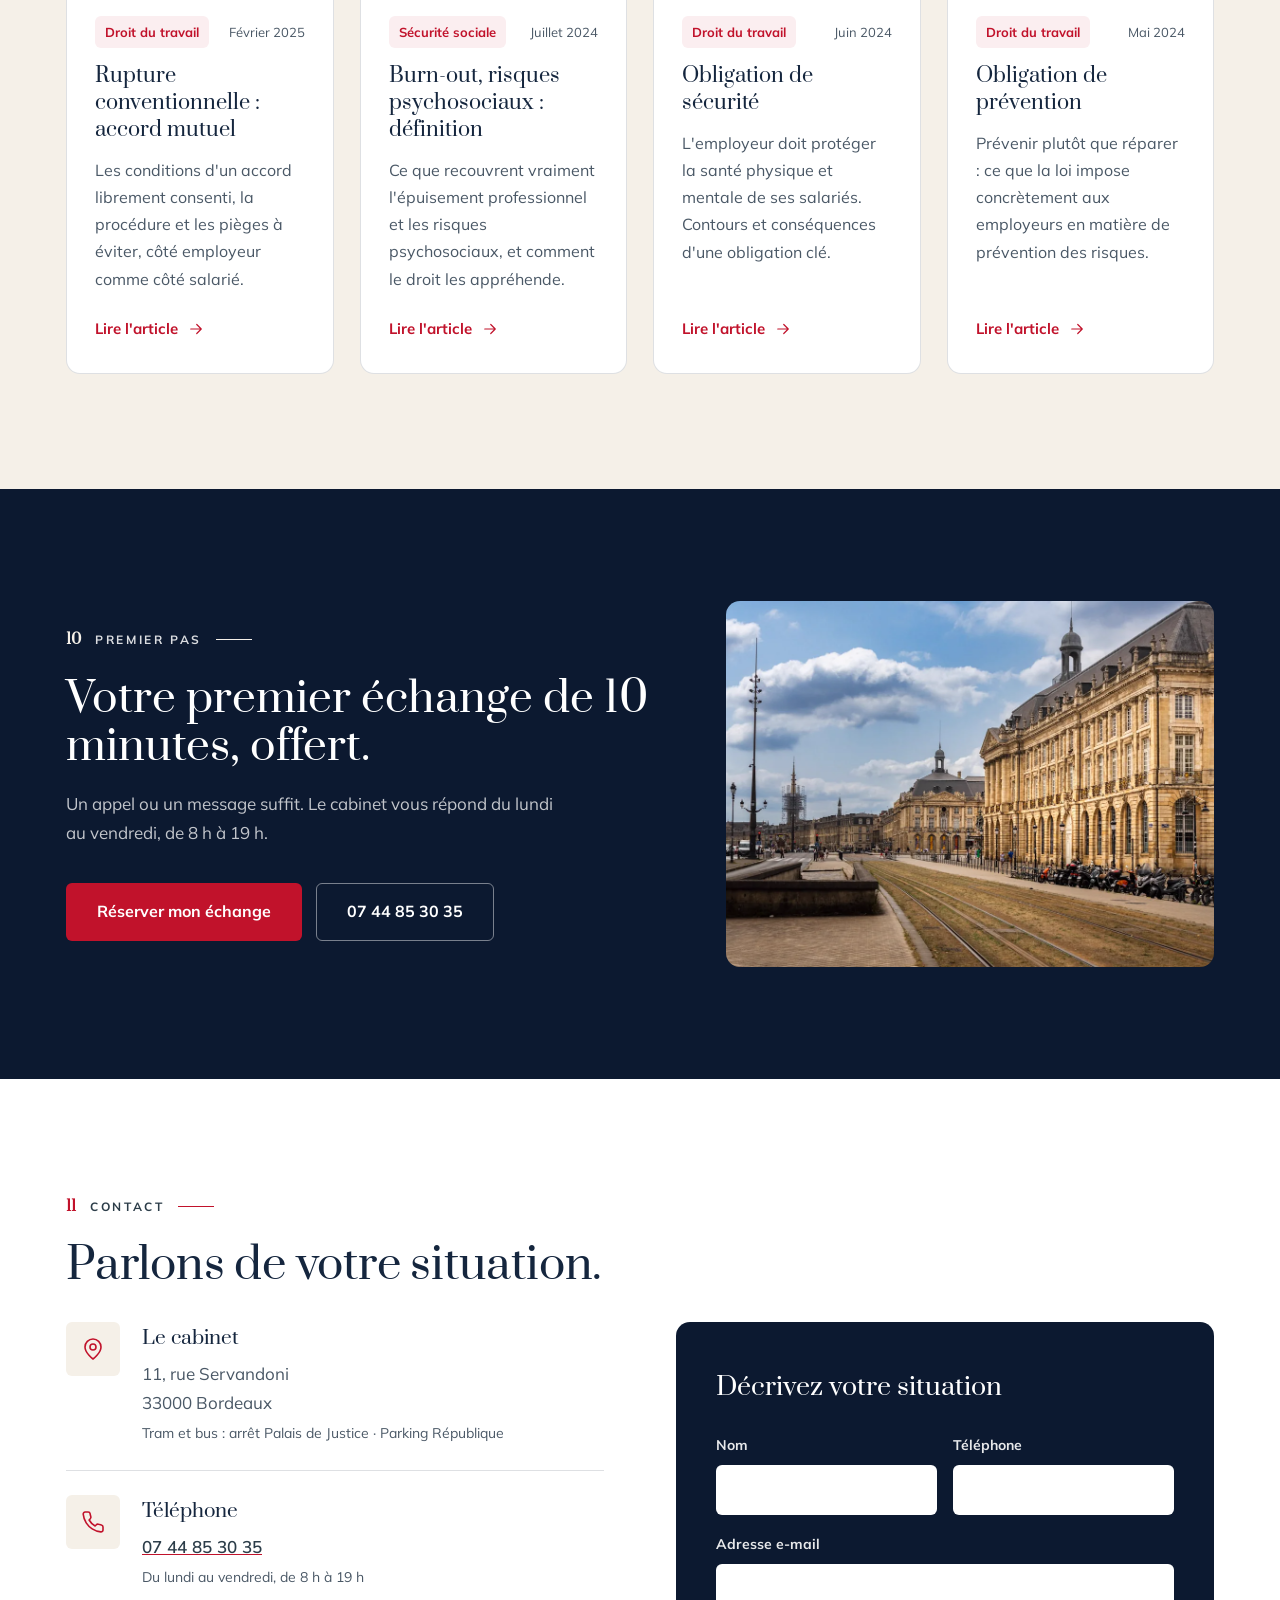
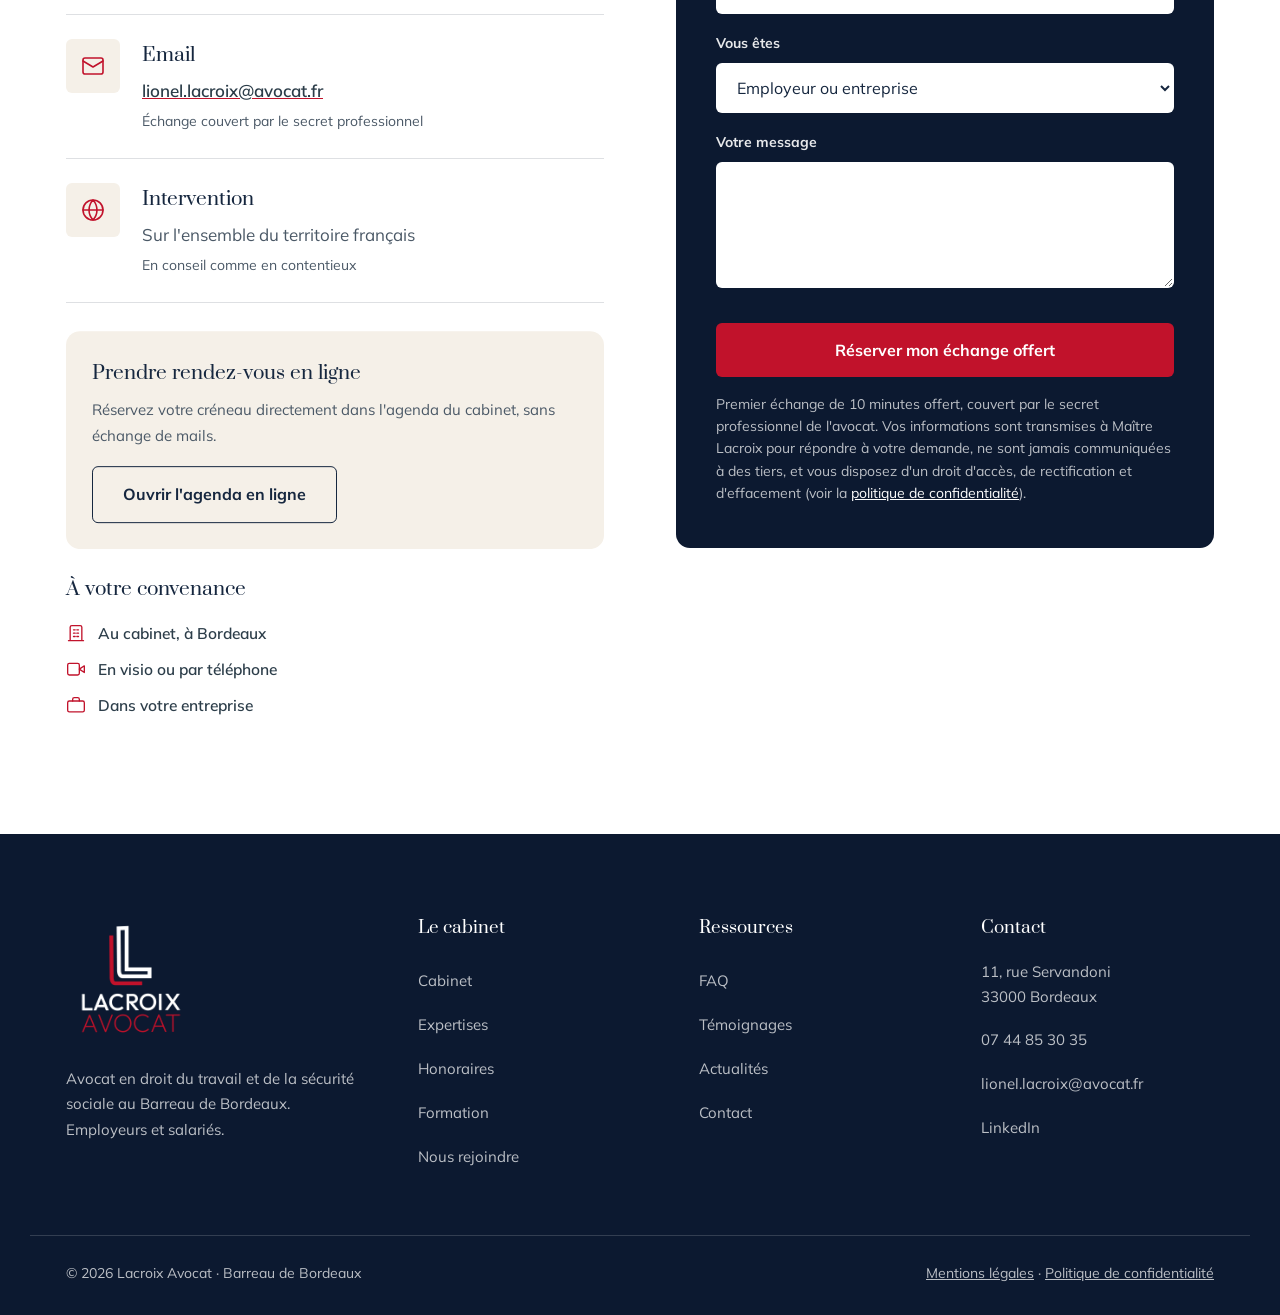
==== commit d2a11c1e: "V2 hero : reperes sur une ligne + partie droite recomposee Stats en bandeau unique de 4 colonnes sou" ====
--- a/v2/index.html
+++ b/v2/index.html
@@ -73,25 +73,29 @@
           07 44 85 30 35
         </a>
       </div>
-      <ul class="hero-stats" data-reveal>
-        <li><strong><span data-compte="10">10</span>+</strong><span>années vécues en entreprise avant de plaider</span></li>
-        <li><strong><span data-compte="100">100</span>&nbsp;%</strong><span>droit social : travail et sécurité sociale</span></li>
-        <li><strong><span data-compte="360">360</span>°</strong><span>de vision sur la santé au travail</span></li>
-        <li><strong>10&nbsp;min</strong><span>de premier échange offert, sans engagement</span></li>
-      </ul>
     </div>
     <div class="hero-visuel" data-reveal>
-      <div class="hero-cadre">
-        <picture>
-          <source srcset="img/lionel-lacroix.webp" type="image/webp">
-          <img src="img/lionel-lacroix.png" alt="Maître Lionel Lacroix, avocat en droit social à Bordeaux" width="596" height="918" fetchpriority="high">
-        </picture>
-        <div class="hero-badge">
+      <figure class="hero-portrait">
+        <div class="hero-compo">
+          <picture>
+            <source srcset="img/lionel-lacroix.webp" type="image/webp">
+            <img src="img/lionel-lacroix.png" alt="Maître Lionel Lacroix, avocat en droit social à Bordeaux" width="596" height="918" fetchpriority="high">
+          </picture>
+        </div>
+        <figcaption>
           <strong>Maître Lionel Lacroix</strong>
           <span>Avocat en droit social</span>
-        </div>
-      </div>
-    </div>
+        </figcaption>
+      </figure>
+    </div>
+  </div>
+  <div class="conteneur">
+    <ul class="hero-stats" data-reveal>
+      <li><strong><span data-compte="10">10</span>+</strong><span>années vécues en entreprise avant de plaider</span></li>
+      <li><strong><span data-compte="100">100</span>&nbsp;%</strong><span>droit social : travail et sécurité sociale</span></li>
+      <li><strong><span data-compte="360">360</span>°</strong><span>de vision sur la santé au travail</span></li>
+      <li><strong>10&nbsp;min</strong><span>de premier échange offert, sans engagement</span></li>
+    </ul>
   </div>
 </section>
 
--- a/v2/css/style.css
+++ b/v2/css/style.css
@@ -339,10 +339,11 @@
   display: grid;
   grid-template-columns: 1.15fr 0.85fr;
   gap: clamp(32px, 4vw, 60px);
-  align-items: stretch;
+  align-items: end;
   padding-top: clamp(48px, 6vw, 88px);
-  padding-bottom: clamp(48px, 6vw, 88px);
-}
+}
+
+.hero-texte { padding-bottom: clamp(44px, 5vw, 76px); }
 
 .hero h1 {
   color: var(--blanc);
@@ -376,67 +377,82 @@
 
 .hero-cta { display: flex; flex-wrap: wrap; gap: 14px; }
 
-/* Portrait : cadre rectangulaire crème, photo posée au fond */
-.hero-visuel { display: flex; }
-.hero-cadre {
+/* Portrait : panneau crème décalé, la tête dépasse du panneau */
+.hero-visuel { display: flex; justify-content: flex-end; }
+.hero-portrait { margin: 0; width: min(460px, 100%); }
+.hero-compo {
   position: relative;
   width: 100%;
-  min-height: clamp(420px, 40vw, 620px);
-  background: var(--creme);
-  border-radius: var(--rayon);
-  overflow: hidden;
+  aspect-ratio: 10 / 11.5;
   display: flex;
   align-items: flex-end;
   justify-content: center;
-}
-.hero-cadre img {
-  width: min(440px, 88%);
+  overflow: hidden;
+}
+.hero-compo::before {
+  content: '';
+  position: absolute;
+  left: 8%;
+  right: 0;
+  top: 15%;
+  bottom: 0;
+  background: var(--creme);
+  border-radius: var(--rayon) var(--rayon) 0 0;
+}
+.hero-compo img {
+  position: relative;
+  z-index: 1;
+  width: 88%;
   height: auto;
   margin-bottom: -2px;
 }
-.hero-badge {
-  position: absolute;
-  left: 22px;
-  bottom: 22px;
-  background: var(--blanc);
-  color: var(--marine);
-  border-radius: var(--rayon-petit);
-  padding: 14px 22px;
-  box-shadow: 0 18px 40px rgba(4, 10, 22, 0.18);
-  display: flex;
-  flex-direction: column;
-  gap: 2px;
-  z-index: 2;
-}
-.hero-badge strong { font-family: var(--titre); font-weight: 400; font-size: 1.0625rem; }
-.hero-badge span { font-size: 0.8125rem; color: var(--texte); }
-
-/* Repères chiffrés : tableau 2 x 2 dans la colonne de gauche */
+.hero-portrait figcaption {
+  display: flex;
+  justify-content: space-between;
+  align-items: baseline;
+  gap: 16px;
+  border-top: 1px solid rgba(255, 255, 255, 0.35);
+  padding: 12px 2px 22px;
+}
+.hero-portrait figcaption strong {
+  font-family: var(--titre);
+  font-weight: 400;
+  font-size: 1.0625rem;
+  color: var(--creme);
+}
+.hero-portrait figcaption span {
+  font-size: 0.7813rem;
+  font-weight: 700;
+  letter-spacing: 0.12em;
+  text-transform: uppercase;
+  color: rgba(255, 255, 255, 0.6);
+}
+
+/* Repères chiffrés : une seule ligne de quatre, sous le hero */
 .hero-stats {
   list-style: none;
   display: grid;
-  grid-template-columns: 1fr 1fr;
+  grid-template-columns: repeat(4, 1fr);
   border-top: 1px solid var(--filet-clair);
-  margin-top: clamp(36px, 4vw, 52px);
-}
-.hero-stats li { padding: 20px 28px 20px 0; }
-.hero-stats li:nth-child(even) { padding-left: 28px; padding-right: 0; border-left: 1px solid var(--filet-clair); }
-.hero-stats li:nth-child(n+3) { border-top: 1px solid var(--filet-clair); }
+  padding: 30px 0 44px;
+}
+.hero-stats li { padding: 0 28px; border-left: 1px solid var(--filet-clair); }
+.hero-stats li:first-child { padding-left: 0; border-left: none; }
 .hero-stats strong {
   display: block;
   font-family: var(--titre);
   font-weight: 400;
-  font-size: clamp(1.7rem, 2.4vw, 2.2rem);
+  font-size: clamp(1.8rem, 2.6vw, 2.4rem);
   color: var(--creme);
   line-height: 1.1;
-  margin-bottom: 5px;
+  margin-bottom: 6px;
 }
 .hero-stats li > span {
   font-size: 0.9063rem;
   line-height: 1.5;
   color: rgba(255, 255, 255, 0.66);
   display: block;
-  max-width: 18em;
+  max-width: 16em;
 }
 
 /* ---------- Bandeau credentials ---------- */
--- a/v2/css/responsive.css
+++ b/v2/css/responsive.css
@@ -1,4 +1,4 @@
-/* ============================================================
+﻿/* ============================================================
    LACROIX AVOCAT · V2 responsive (desktop-first)
    ============================================================ */
 
@@ -22,9 +22,13 @@
 /* ---------- ≤ 940px ---------- */
 @media (max-width: 940px) {
   .hero-grille { grid-template-columns: 1fr; gap: 40px; }
-  .hero-visuel { order: 2; }
-  .hero-cadre { min-height: clamp(360px, 60vw, 480px); }
-  .hero-cadre img { width: min(380px, 80%); }
+  .hero-visuel { order: 2; justify-content: flex-start; }
+  .hero-portrait { width: min(400px, 100%); }
+  .hero-stats { grid-template-columns: 1fr 1fr; }
+  .hero-stats li { padding: 16px 22px 16px 0; }
+  .hero-stats li:nth-child(odd) { border-left: none; padding-left: 0; }
+  .hero-stats li:nth-child(even) { padding-left: 22px; }
+  .hero-stats li:nth-child(n+3) { border-top: 1px solid var(--filet-clair); }
 
   .entete-editoriale { grid-template-columns: 1fr; gap: 18px; margin-bottom: 44px; }
   .entete-editoriale p { padding-bottom: 0; }
@@ -63,11 +67,8 @@
   .hero-intro { font-size: 1.0313rem; }
   .hero-cta .btn,
   .cta-bande .hero-cta .btn { width: 100%; }
-  .hero-cadre { min-height: clamp(300px, 78vw, 420px); }
-  .hero-cadre img { width: min(320px, 84%); }
-  .hero-badge { padding: 12px 18px; left: 14px; bottom: 14px; }
-  .hero-stats li { padding: 16px 18px 16px 0; }
-  .hero-stats li:nth-child(even) { padding-left: 18px; }
+  .hero-portrait { width: min(330px, 100%); }
+  .hero-portrait figcaption { padding-bottom: 14px; }
   .hero-stats li > span { font-size: 0.8438rem; }
 
   .credentials-liste { gap: 8px 20px; padding-top: 16px; padding-bottom: 16px; }
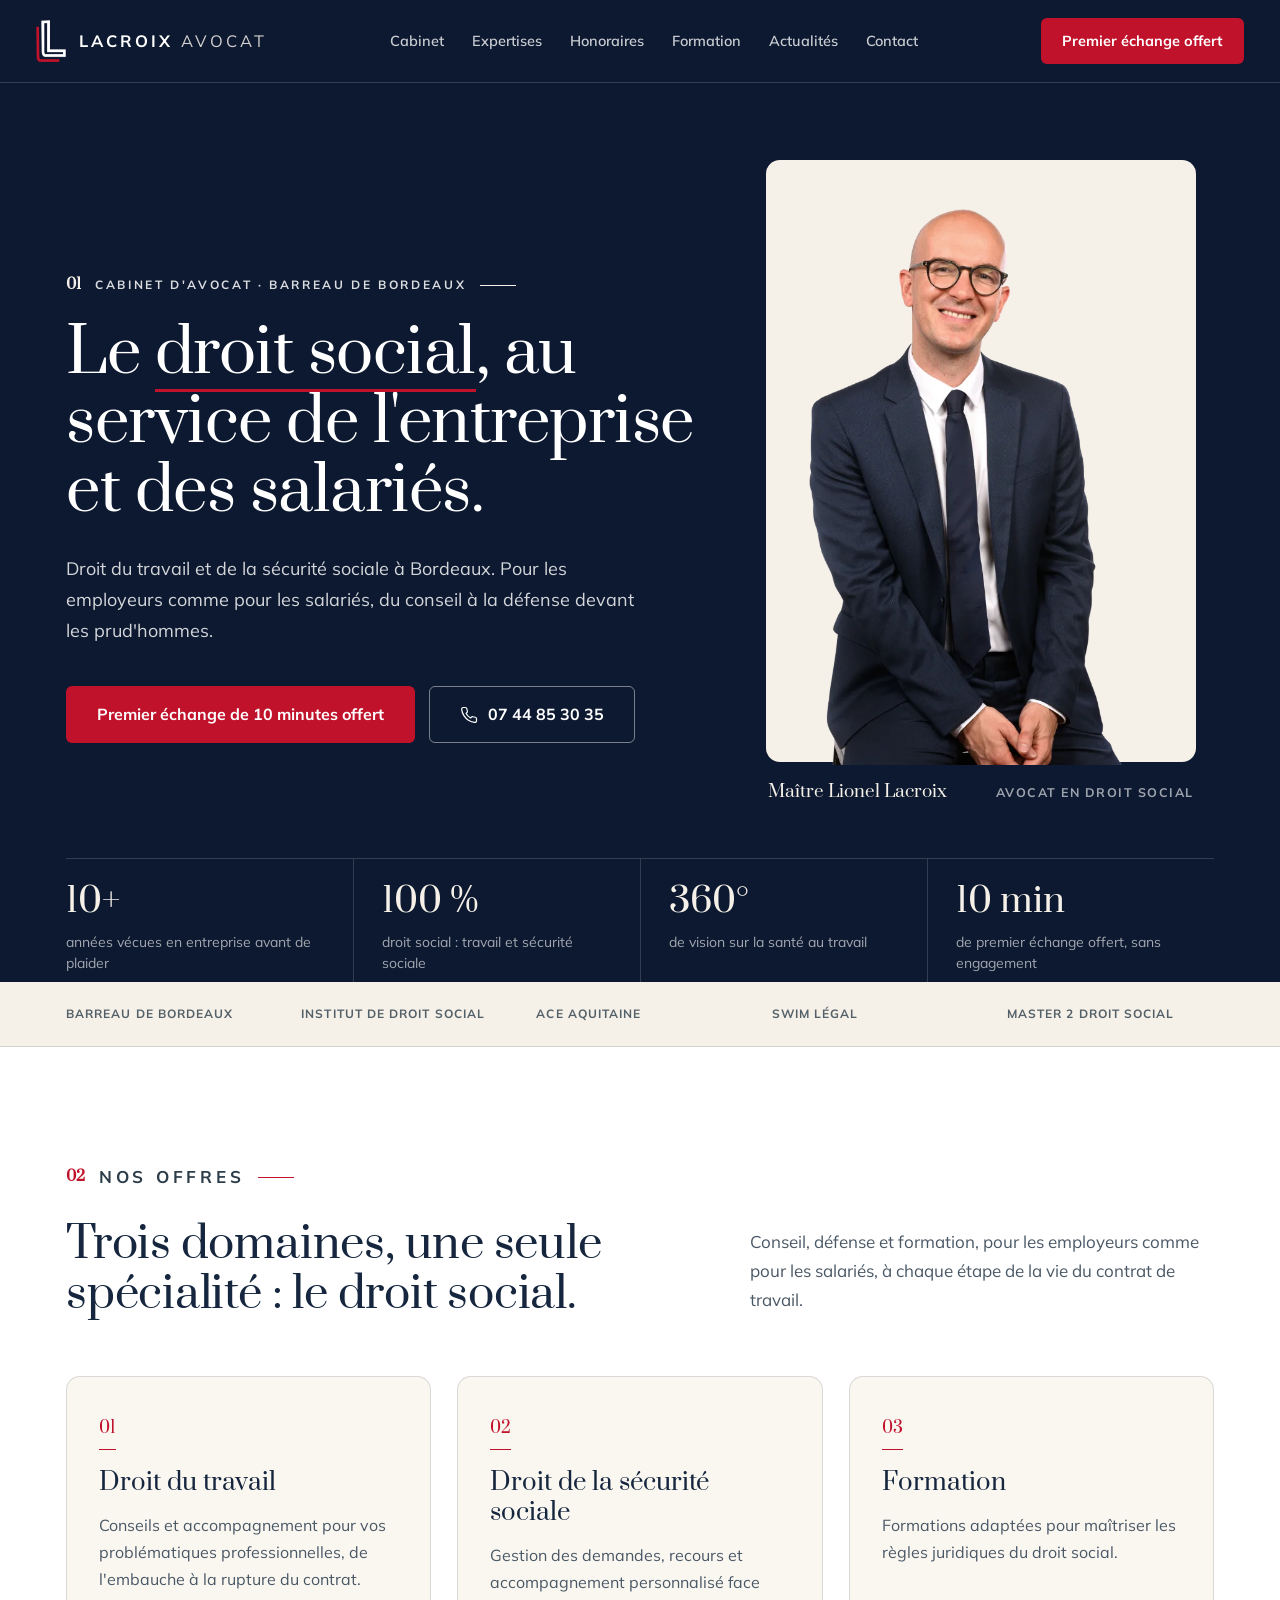
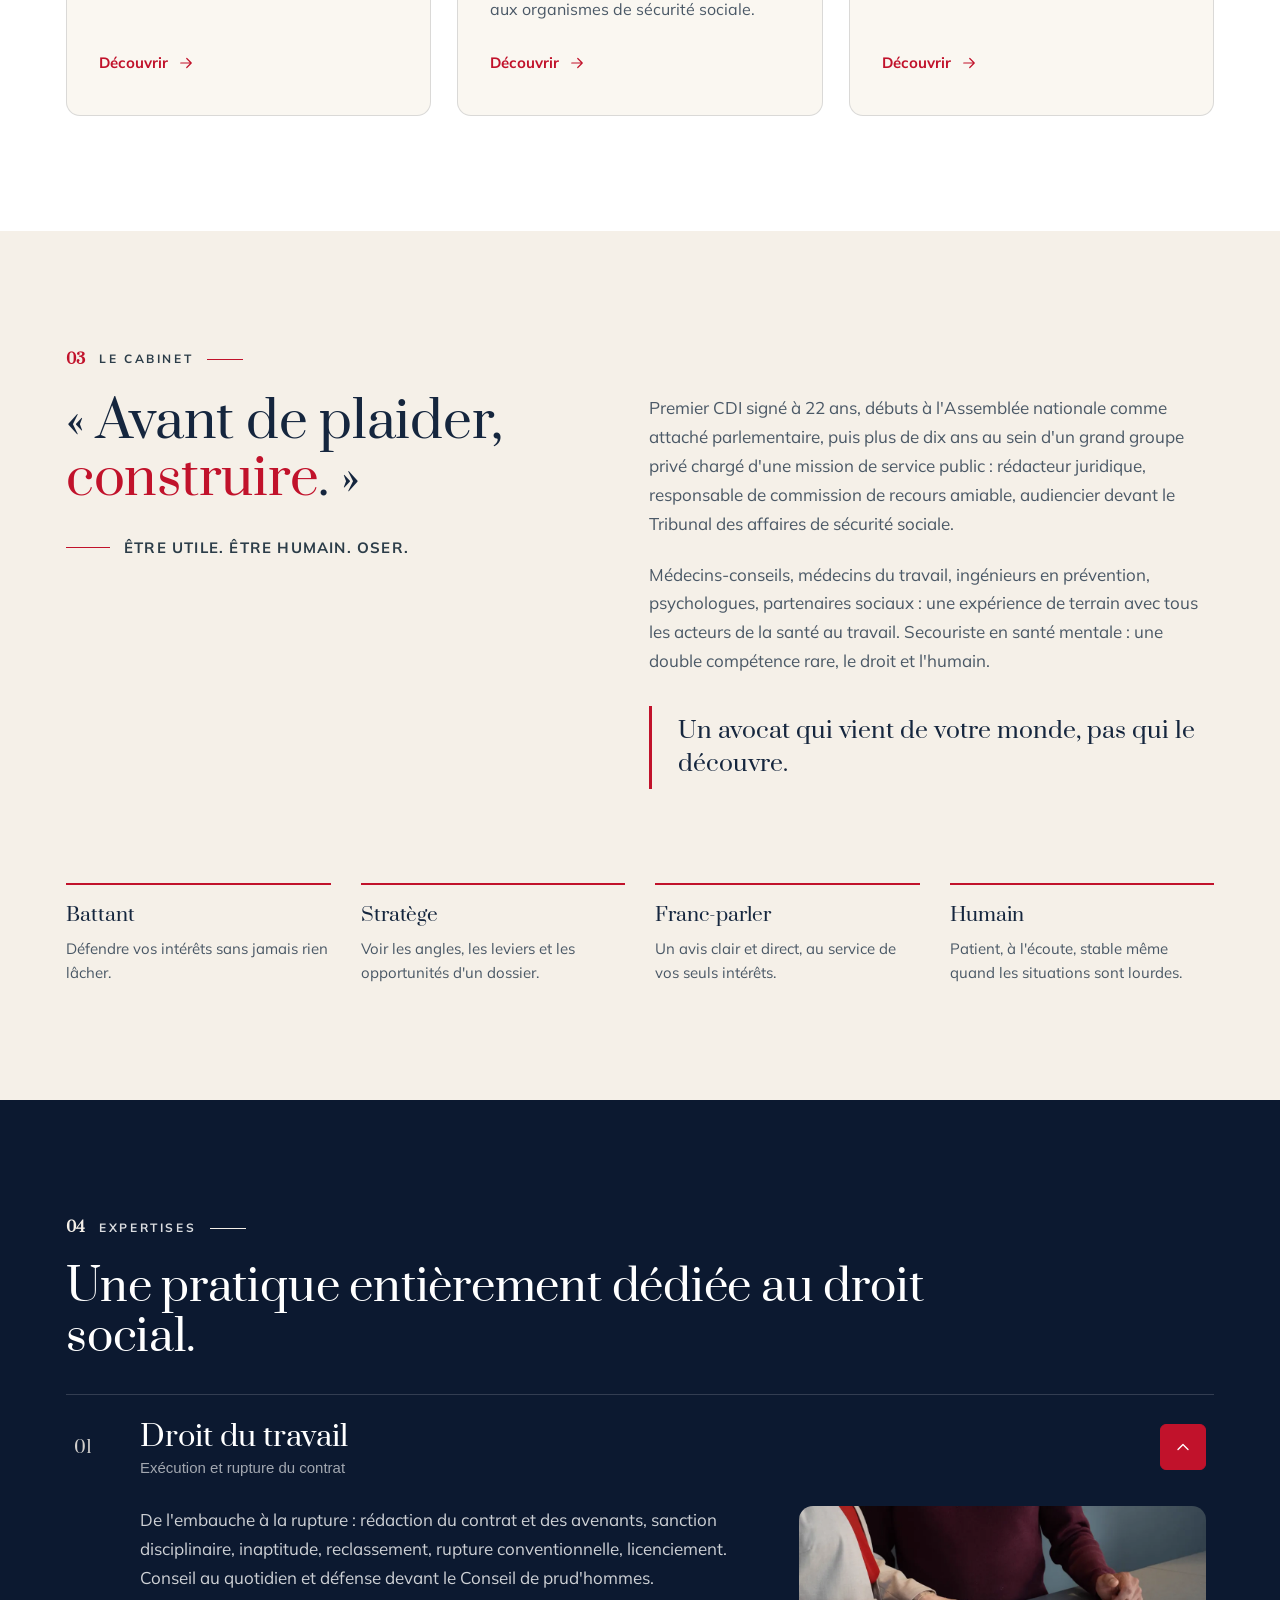
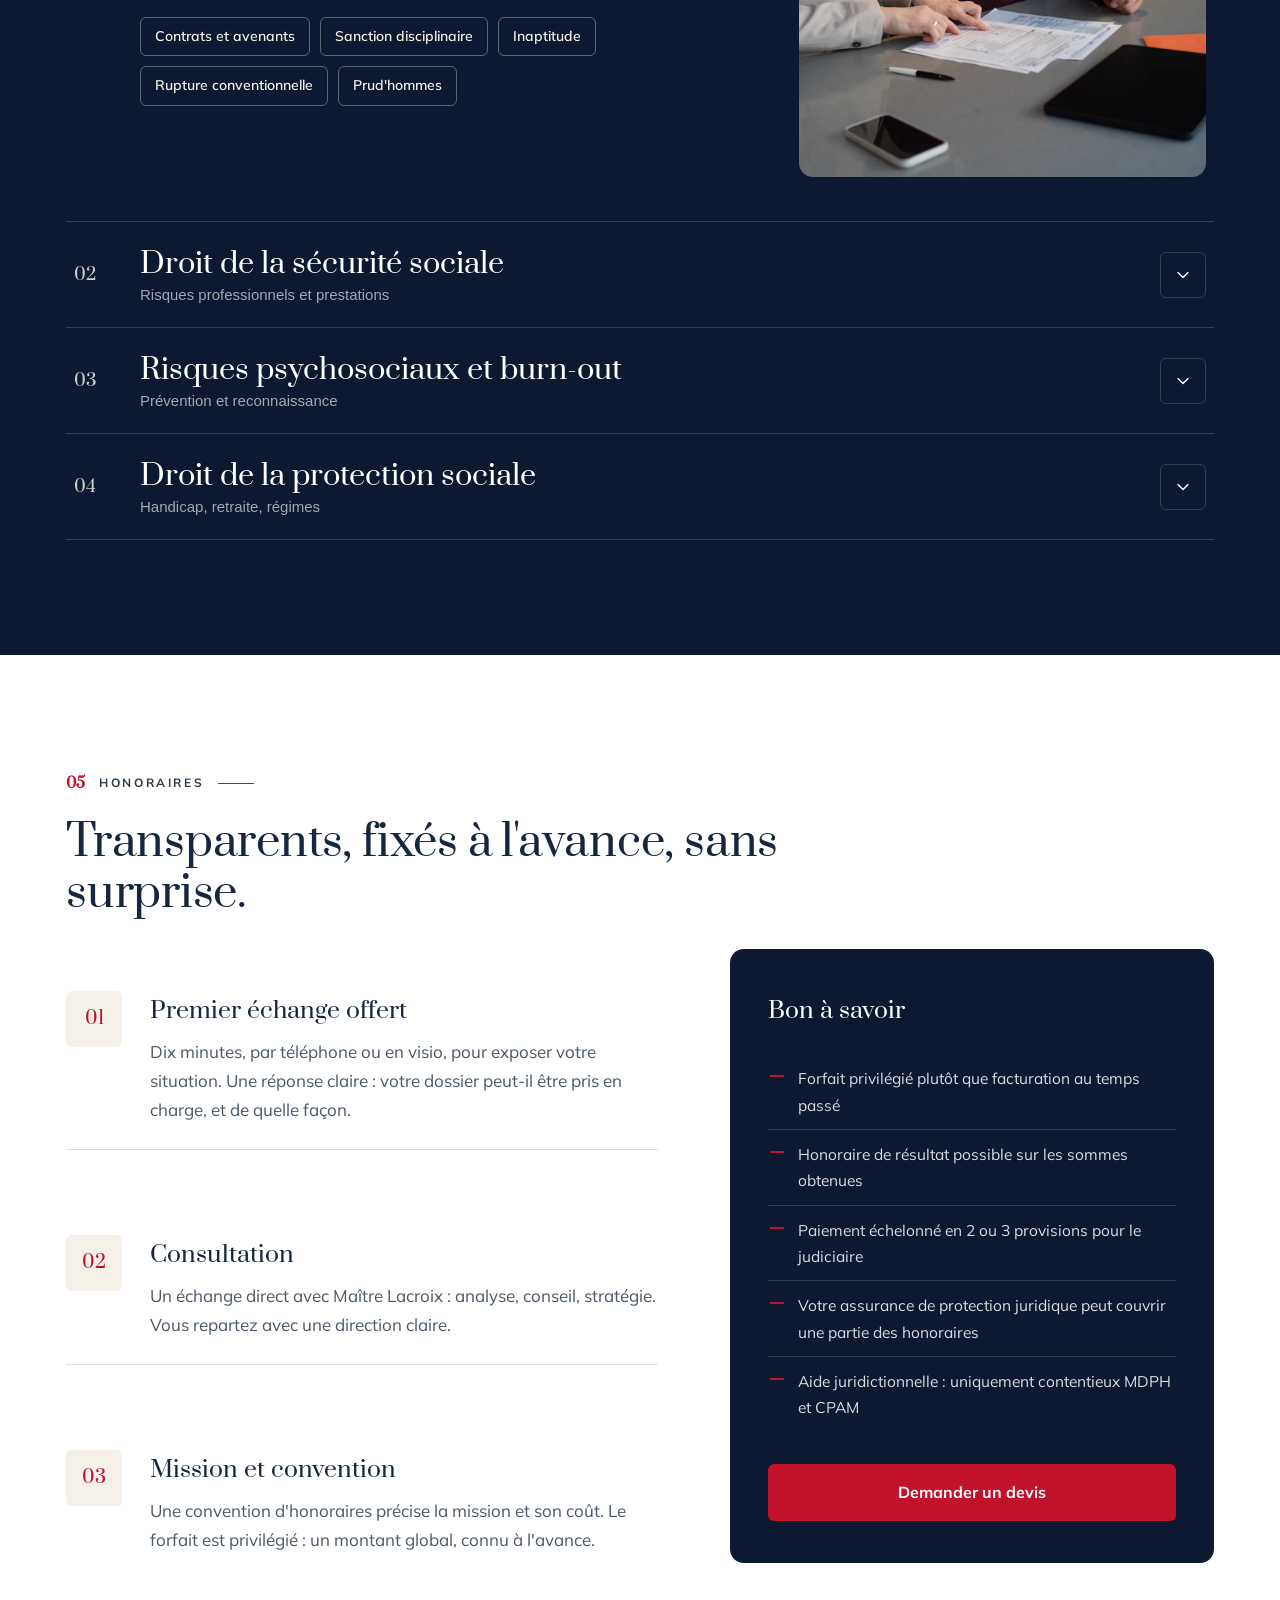
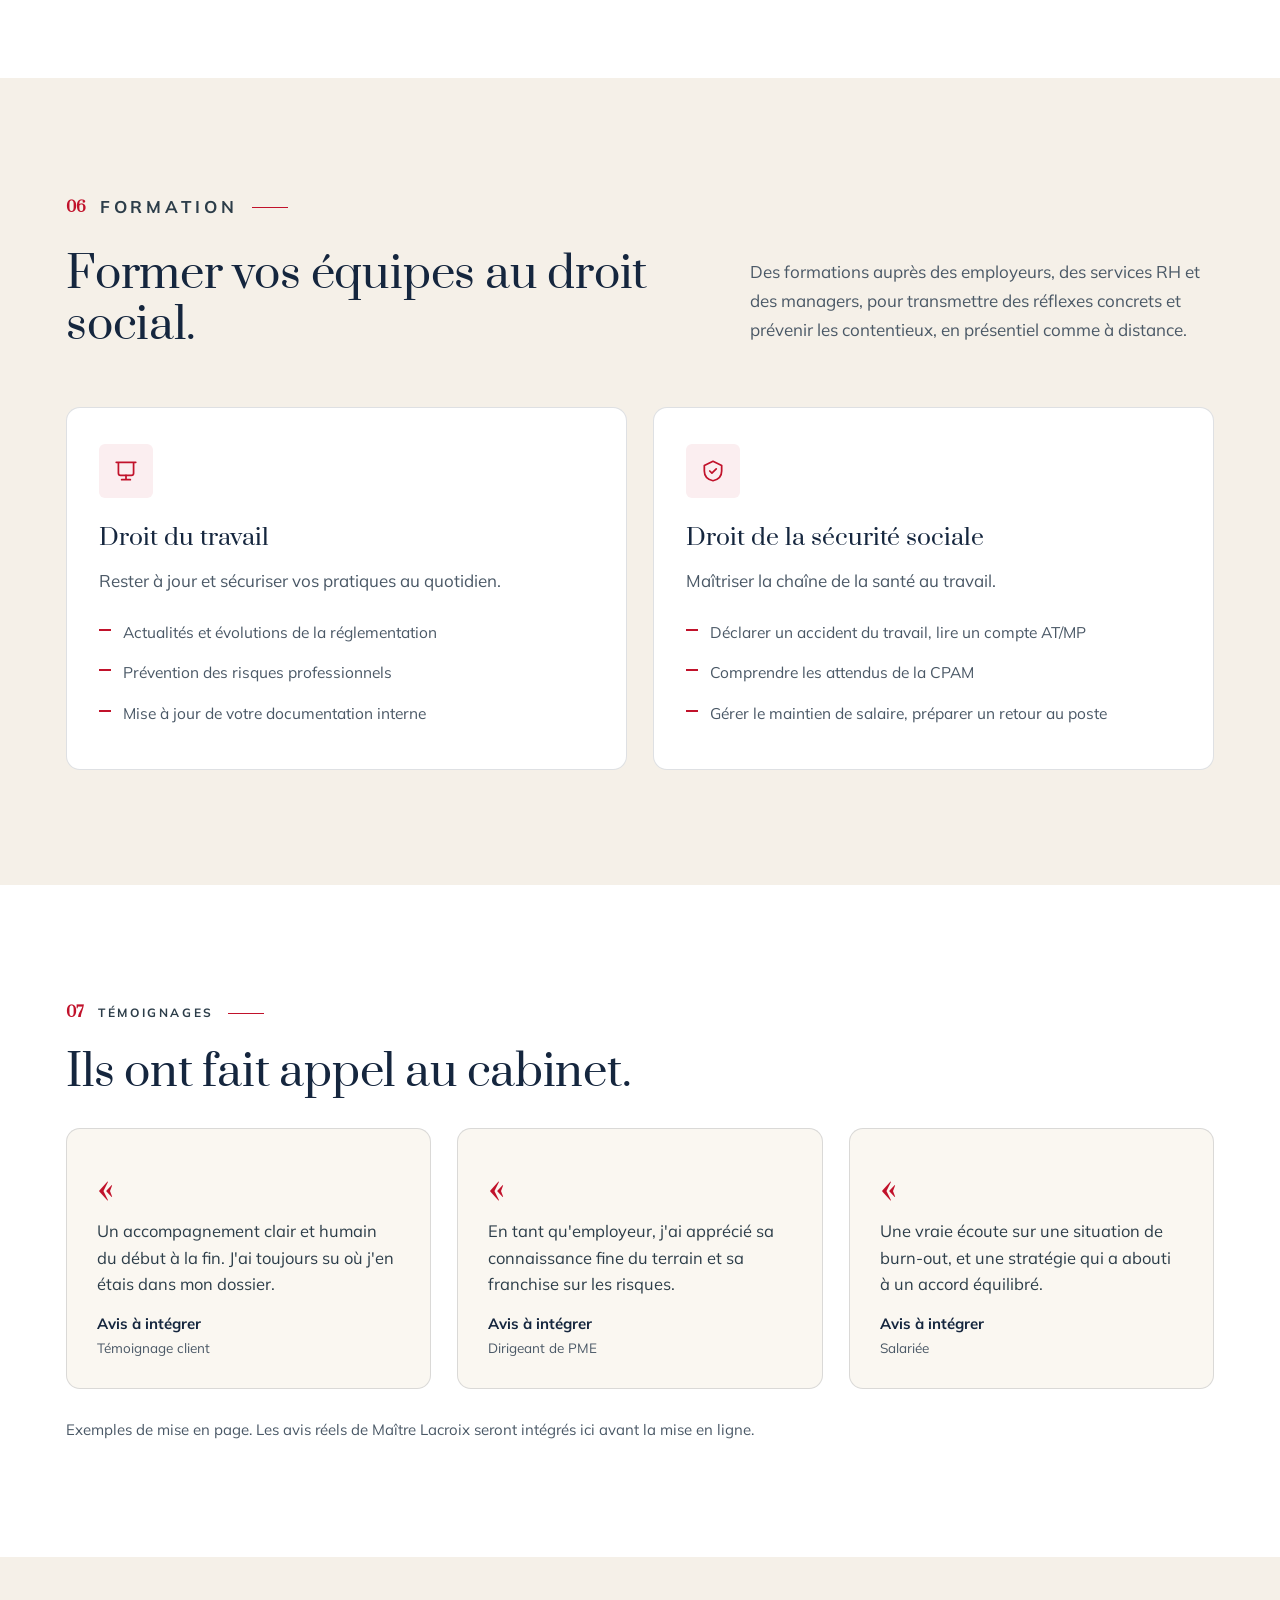
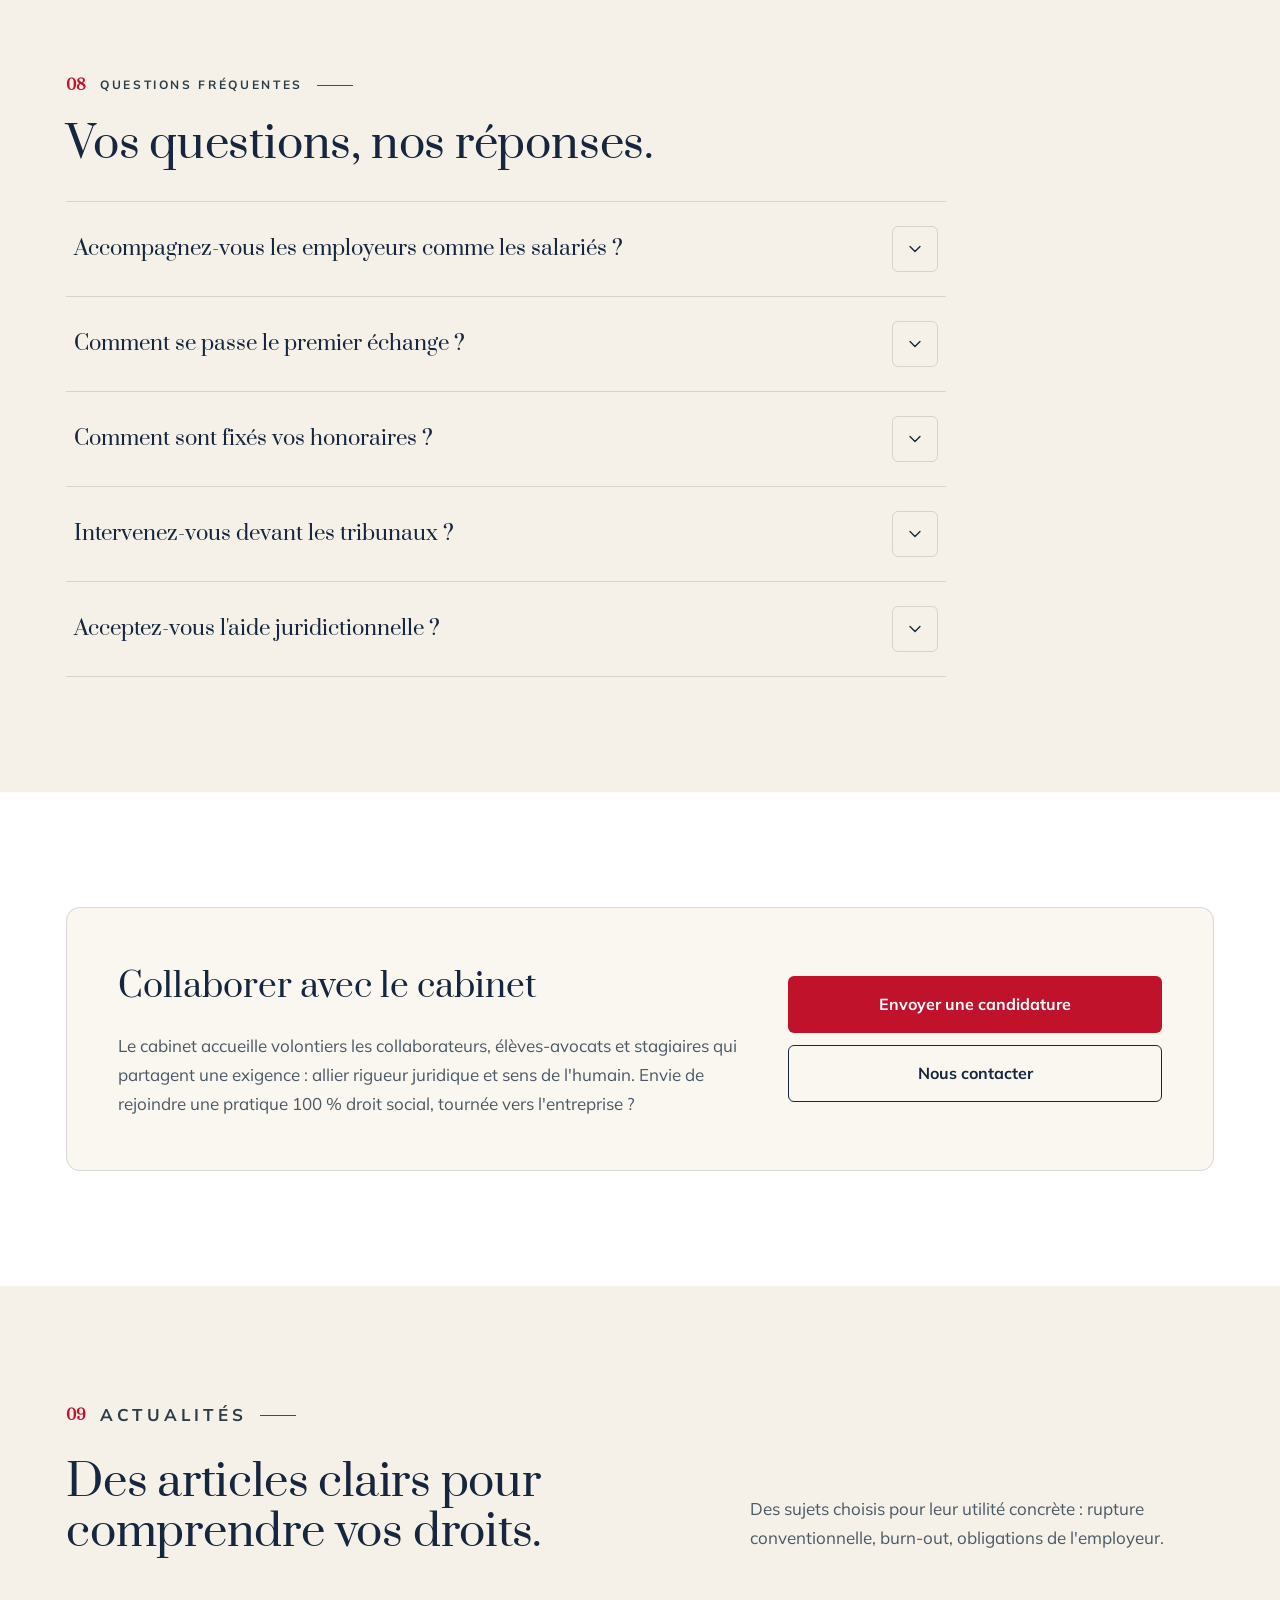
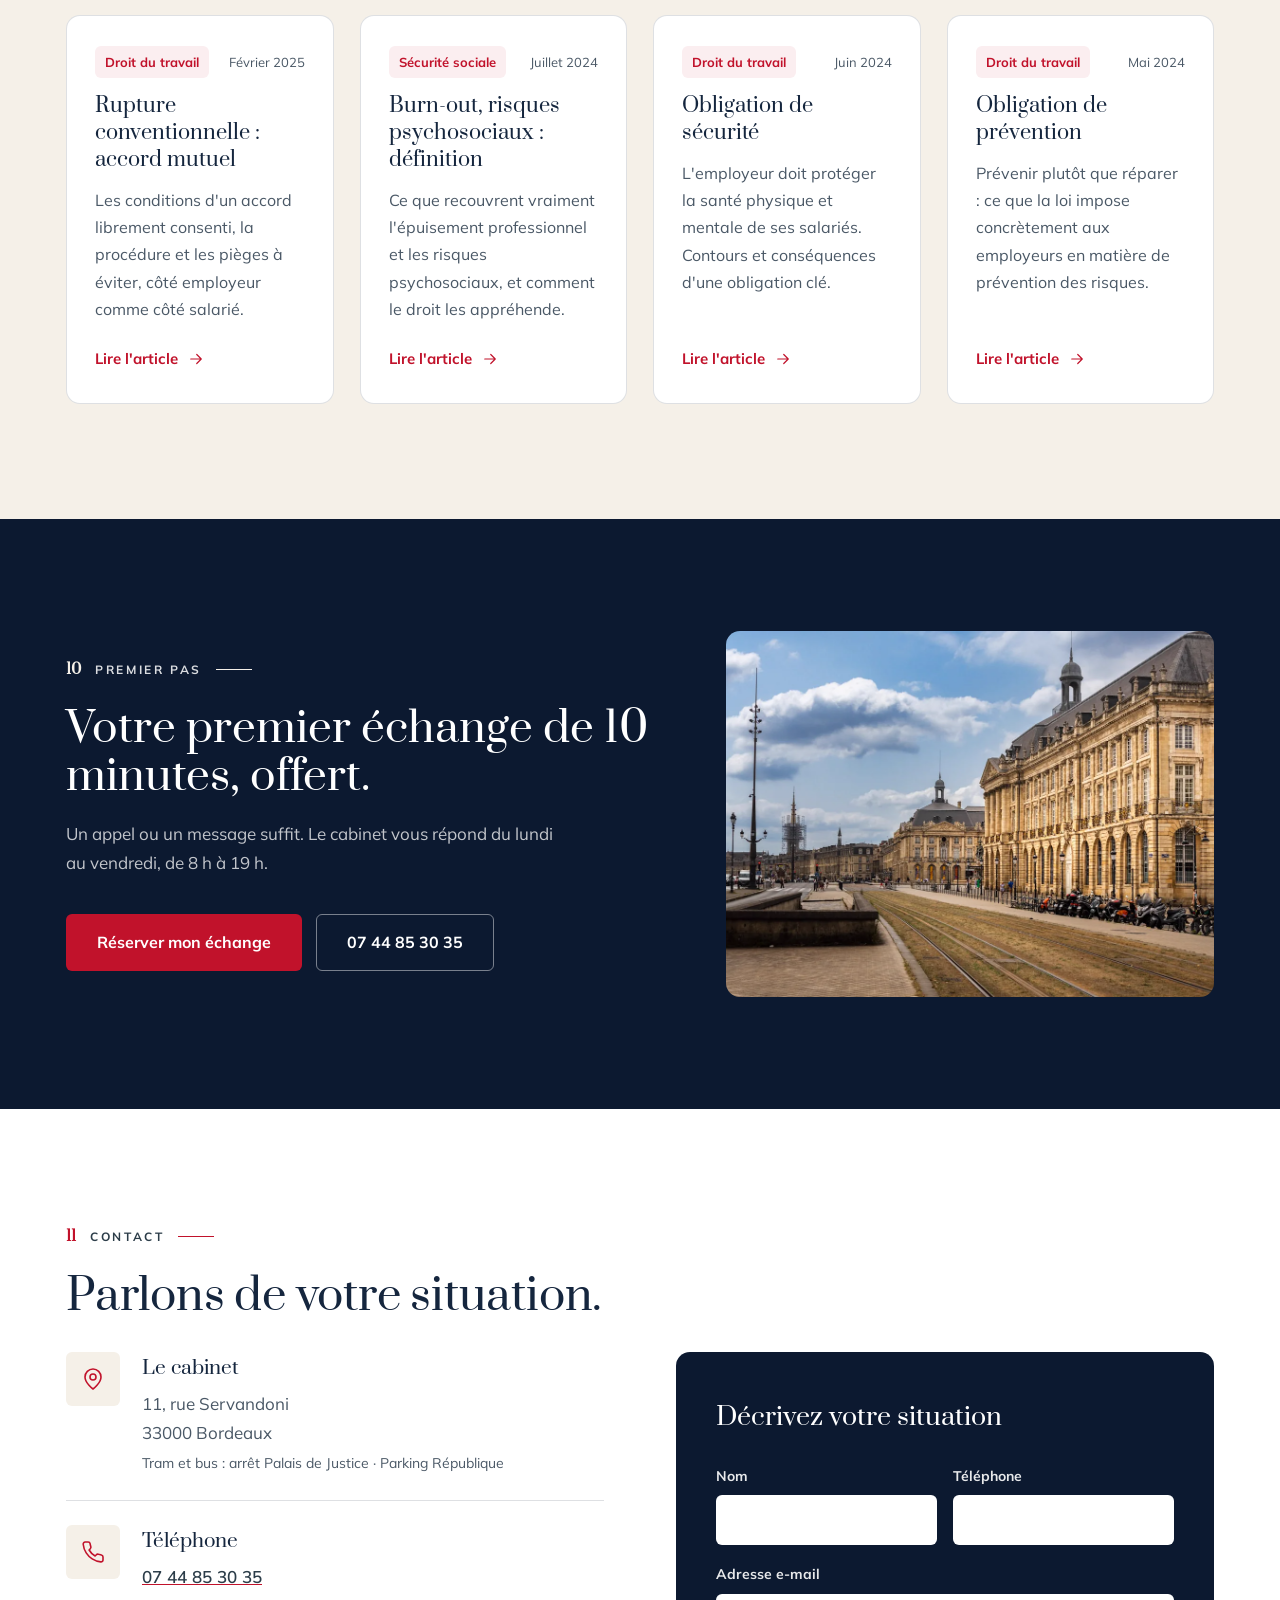
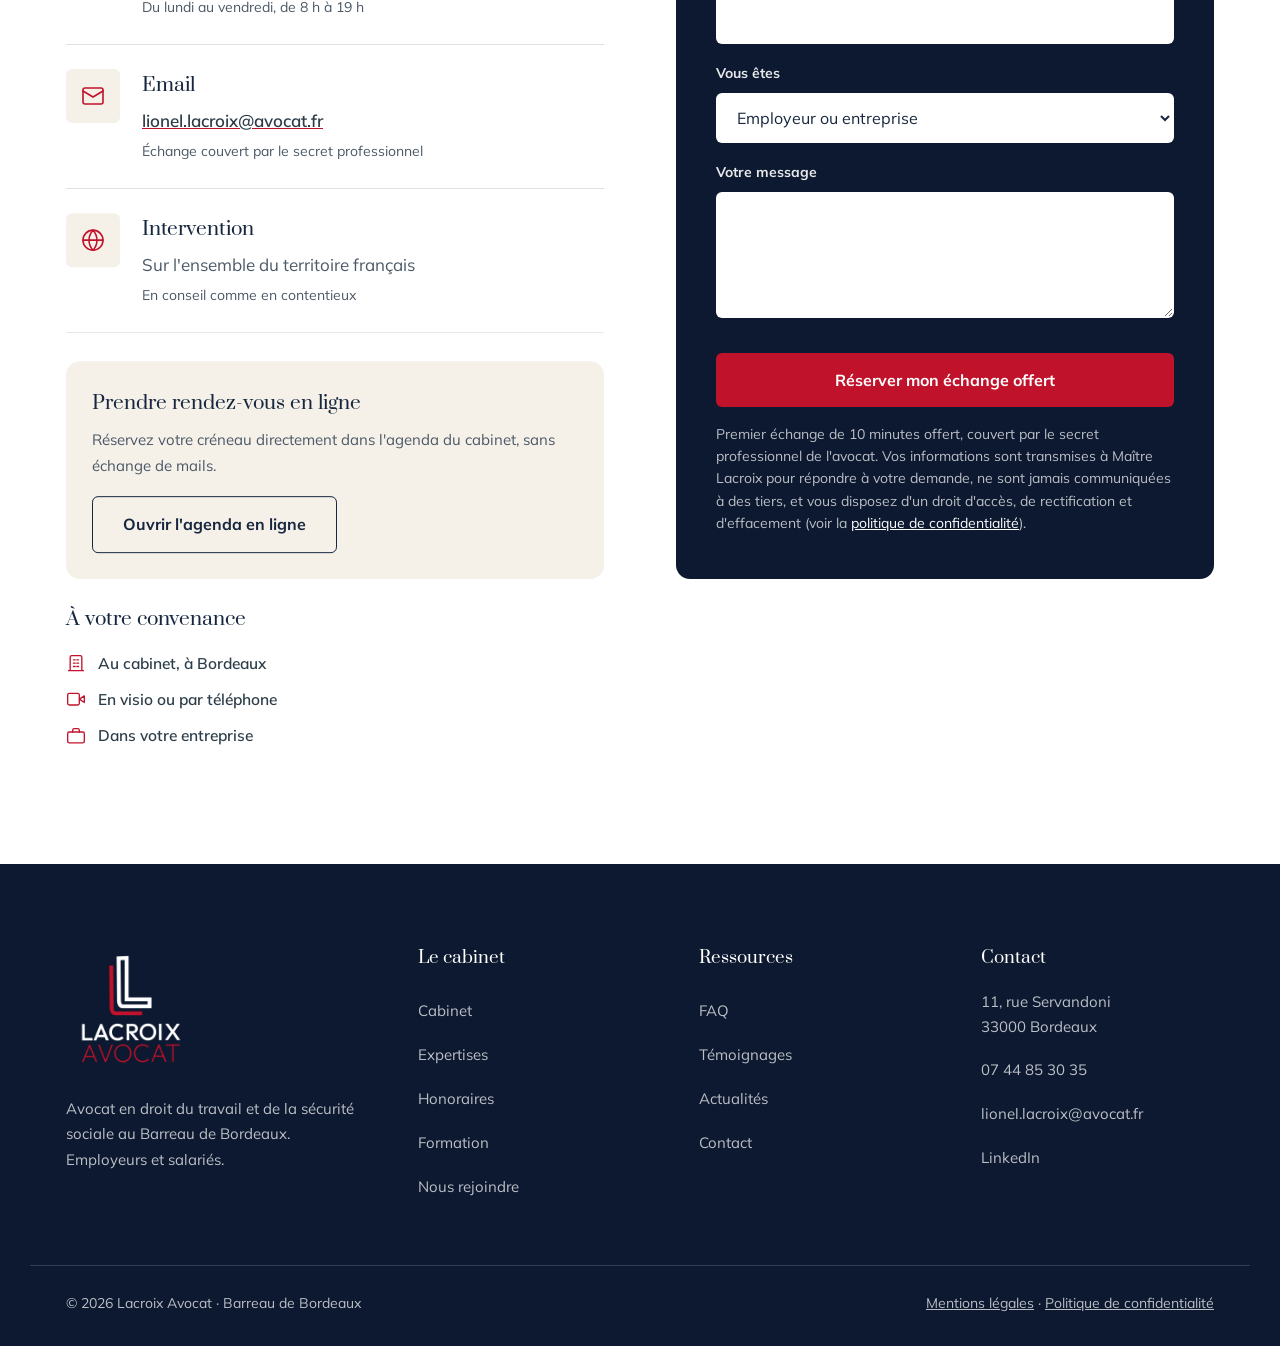
==== commit 82b77ff0: "V2 hero : retrait du filet blanc sous le portrait + bandeau credentials aligne sur une ligne Co-Auth" ====
--- a/v2/index.html
+++ b/v2/index.html
@@ -106,7 +106,7 @@
     <span>Institut de Droit Social</span>
     <span>ACE Aquitaine</span>
     <span>SWIM Légal</span>
-    <span>Master 2 Droit social, Université de Bordeaux</span>
+    <span>Master 2 Droit social</span>
   </div>
 </div>
 
--- a/v2/css/style.css
+++ b/v2/css/style.css
@@ -377,42 +377,31 @@
 
 .hero-cta { display: flex; flex-wrap: wrap; gap: 14px; }
 
-/* Portrait : panneau crème décalé, la tête dépasse du panneau */
-.hero-visuel { display: flex; justify-content: flex-end; }
-.hero-portrait { margin: 0; width: min(460px, 100%); }
+/* Portrait : cadre crème, Maître Lacroix en entier, aucune coupure */
+.hero-visuel { display: flex; align-items: flex-end; justify-content: center; }
+.hero-portrait { margin: 0; width: min(430px, 100%); }
 .hero-compo {
   position: relative;
-  width: 100%;
-  aspect-ratio: 10 / 11.5;
+  background: var(--creme);
+  border-radius: var(--rayon);
   display: flex;
   align-items: flex-end;
   justify-content: center;
-  overflow: hidden;
-}
-.hero-compo::before {
-  content: '';
-  position: absolute;
-  left: 8%;
-  right: 0;
-  top: 15%;
-  bottom: 0;
-  background: var(--creme);
-  border-radius: var(--rayon) var(--rayon) 0 0;
+  padding: 34px 7% 0;
 }
 .hero-compo img {
   position: relative;
-  z-index: 1;
-  width: 88%;
+  width: 100%;
   height: auto;
-  margin-bottom: -2px;
+  display: block;
+  margin-bottom: -1px;
 }
 .hero-portrait figcaption {
   display: flex;
   justify-content: space-between;
   align-items: baseline;
   gap: 16px;
-  border-top: 1px solid rgba(255, 255, 255, 0.35);
-  padding: 12px 2px 22px;
+  padding: 16px 2px 0;
 }
 .hero-portrait figcaption strong {
   font-family: var(--titre);
@@ -428,49 +417,52 @@
   color: rgba(255, 255, 255, 0.6);
 }
 
-/* Repères chiffrés : une seule ligne de quatre, sous le hero */
+/* Repères chiffrés : une seule ligne de quatre, colonnes égales */
 .hero-stats {
   list-style: none;
   display: grid;
   grid-template-columns: repeat(4, 1fr);
+  align-items: stretch;
   border-top: 1px solid var(--filet-clair);
-  padding: 30px 0 44px;
-}
-.hero-stats li { padding: 0 28px; border-left: 1px solid var(--filet-clair); }
+  margin-top: clamp(36px, 4vw, 56px);
+}
+.hero-stats li {
+  display: flex;
+  flex-direction: column;
+  padding: 26px 28px 8px;
+  border-left: 1px solid var(--filet-clair);
+}
 .hero-stats li:first-child { padding-left: 0; border-left: none; }
 .hero-stats strong {
-  display: block;
   font-family: var(--titre);
   font-weight: 400;
-  font-size: clamp(1.8rem, 2.6vw, 2.4rem);
+  font-size: clamp(1.9rem, 2.7vw, 2.5rem);
   color: var(--creme);
-  line-height: 1.1;
-  margin-bottom: 6px;
+  line-height: 1;
+  margin-bottom: 12px;
 }
 .hero-stats li > span {
-  font-size: 0.9063rem;
+  font-size: 0.875rem;
   line-height: 1.5;
-  color: rgba(255, 255, 255, 0.66);
-  display: block;
-  max-width: 16em;
-}
-
-/* ---------- Bandeau credentials ---------- */
+  color: rgba(255, 255, 255, 0.62);
+}
+
+/* ---------- Bandeau credentials : colonnes égales réglées ---------- */
 .credentials { background: var(--creme); border-bottom: 1px solid var(--filet); }
 .credentials-liste {
-  display: flex;
-  flex-wrap: wrap;
-  align-items: center;
-  justify-content: space-between;
-  gap: 12px 34px;
-  padding-top: 24px;
-  padding-bottom: 24px;
+  display: grid;
+  grid-template-columns: repeat(5, 1fr);
+  align-items: center;
+  gap: 14px 28px;
+  padding-top: 22px;
+  padding-bottom: 22px;
 }
 .credentials-liste span {
-  font-size: 0.7813rem;
+  font-size: 0.75rem;
   font-weight: 700;
-  letter-spacing: 0.14em;
+  letter-spacing: 0.09em;
   text-transform: uppercase;
+  white-space: nowrap;
   color: var(--encre);
   opacity: 0.8;
 }
--- a/v2/css/responsive.css
+++ b/v2/css/responsive.css
@@ -50,7 +50,7 @@
 
   .rejoindre-actions { flex-direction: row; flex-wrap: wrap; }
 
-  .credentials-liste { justify-content: flex-start; }
+  .credentials-liste { grid-template-columns: repeat(3, 1fr); row-gap: 16px; }
 }
 
 /* ---------- ≤ 640px ---------- */
@@ -71,7 +71,7 @@
   .hero-portrait figcaption { padding-bottom: 14px; }
   .hero-stats li > span { font-size: 0.8438rem; }
 
-  .credentials-liste { gap: 8px 20px; padding-top: 16px; padding-bottom: 16px; }
+  .credentials-liste { grid-template-columns: 1fr 1fr; gap: 12px 20px; padding-top: 16px; padding-bottom: 16px; }
   .credentials-liste span { font-size: 0.7188rem; }
 
   .citation { font-size: 1.1875rem; padding-left: 18px; }
